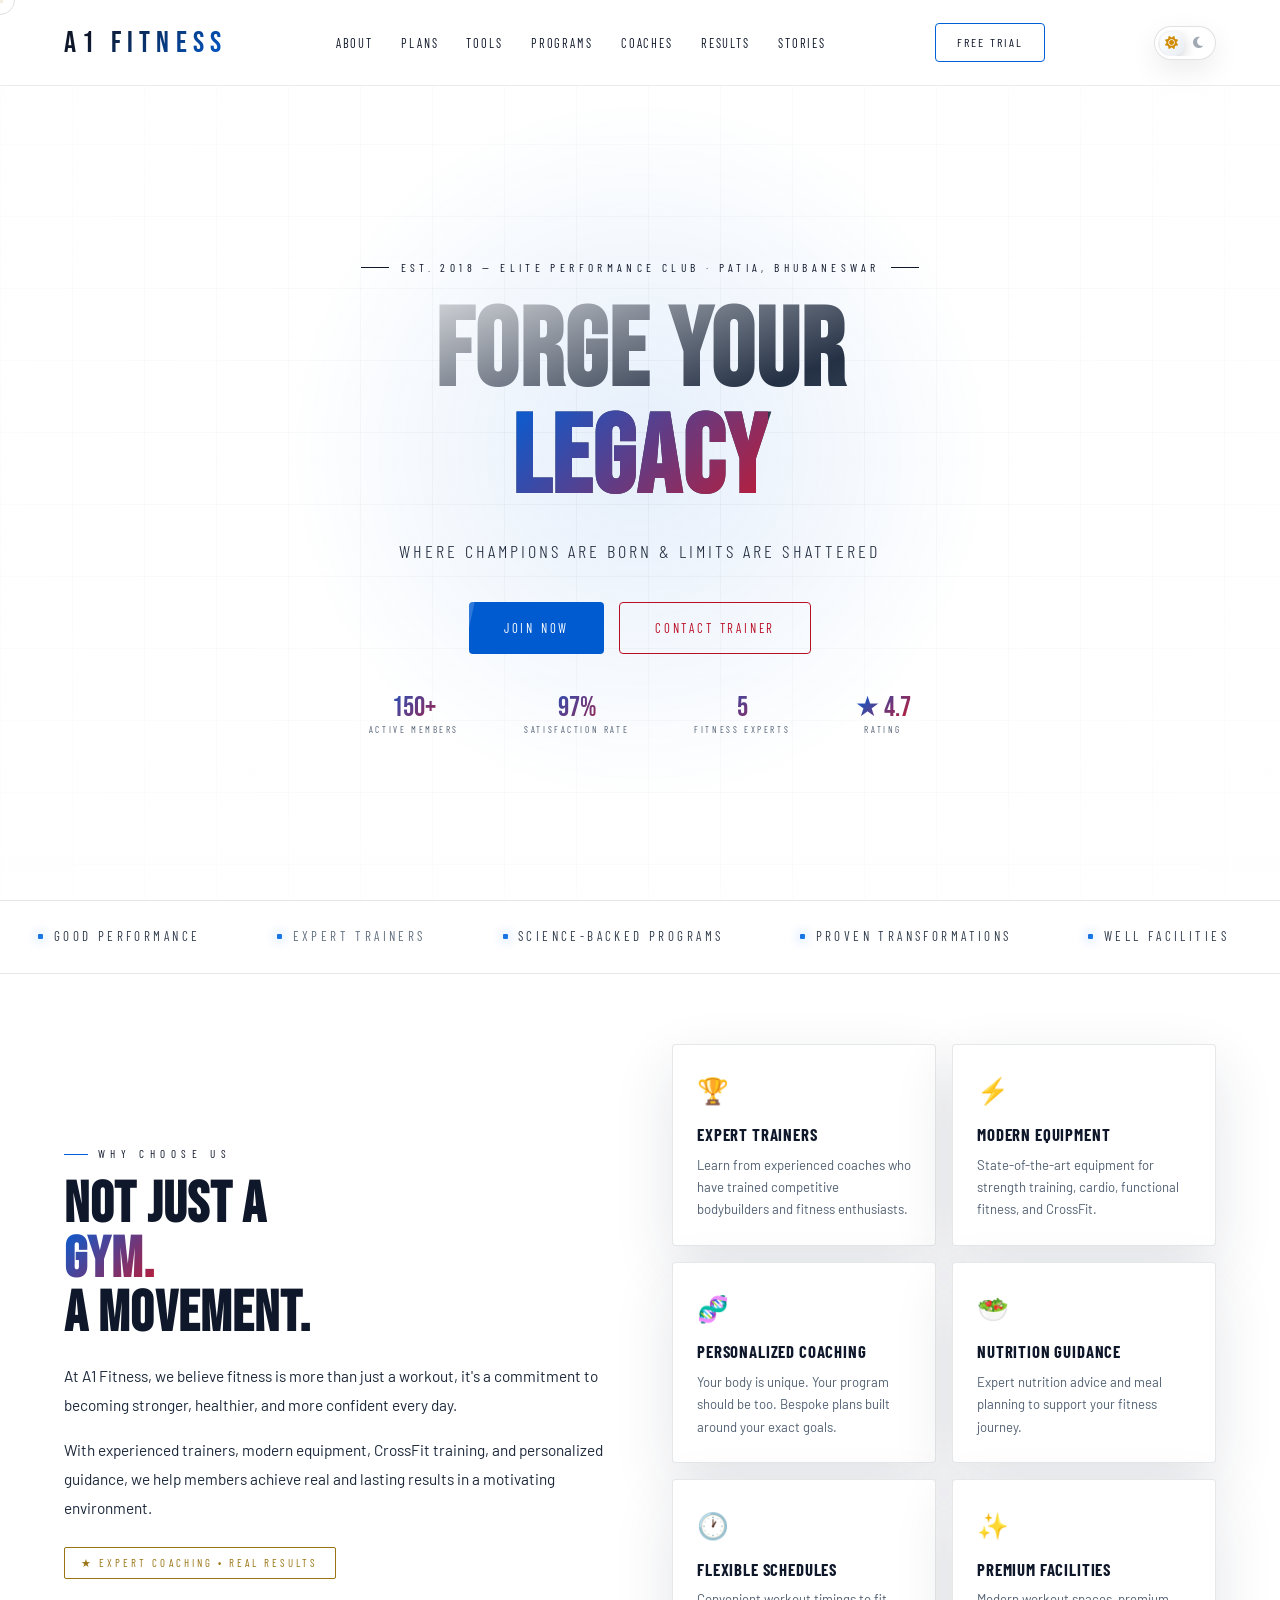
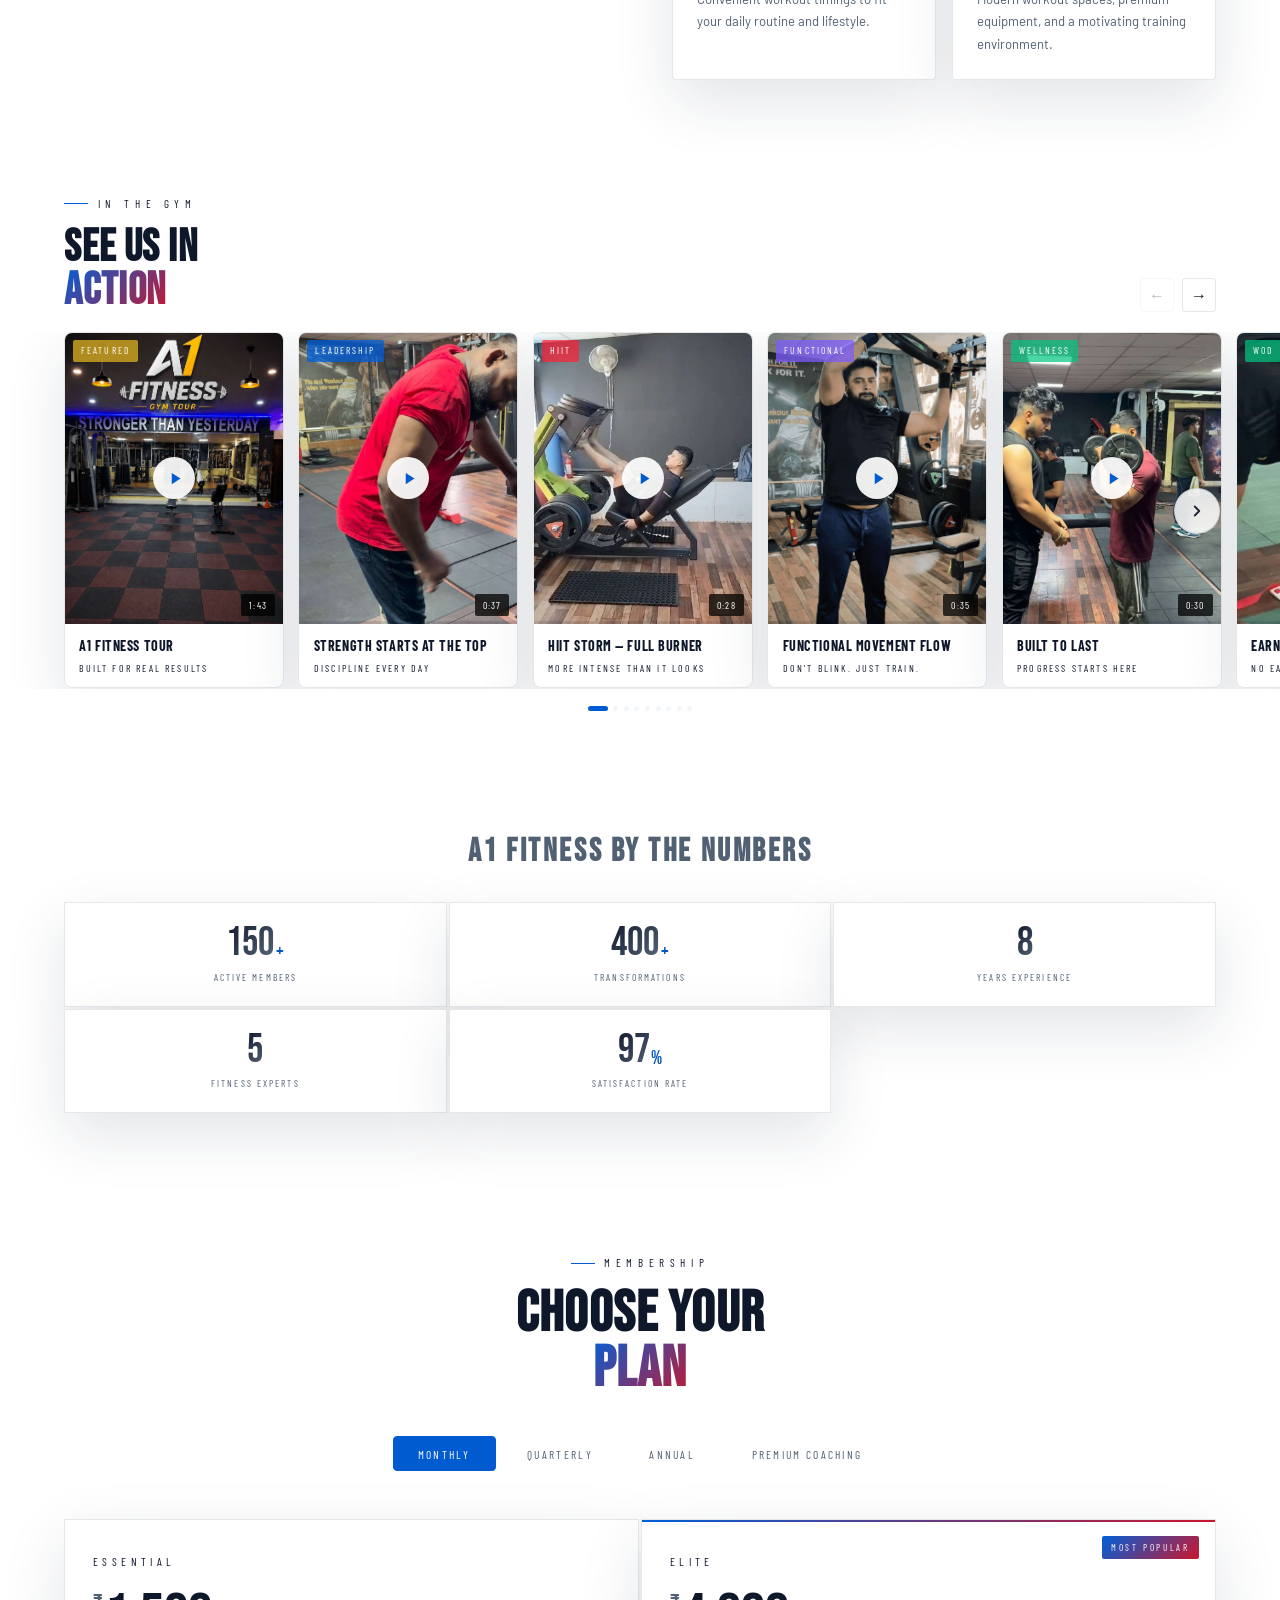
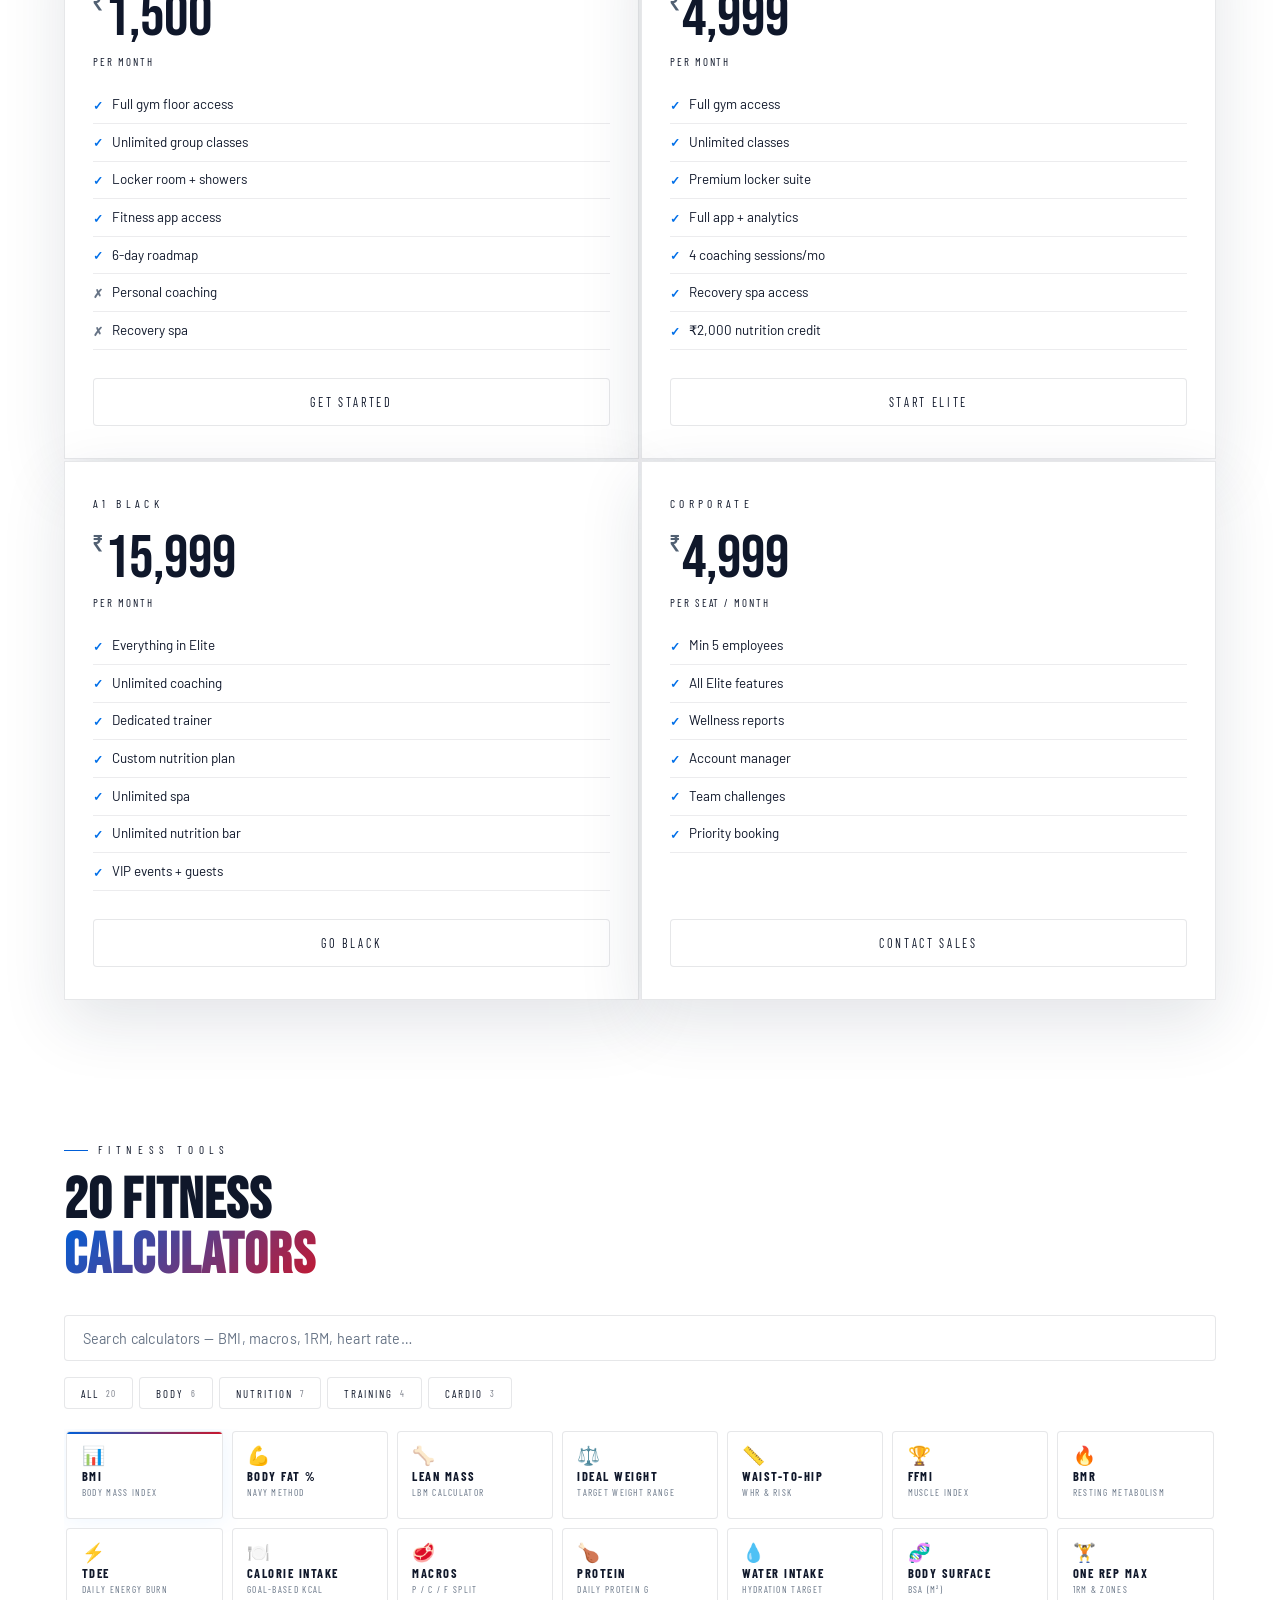
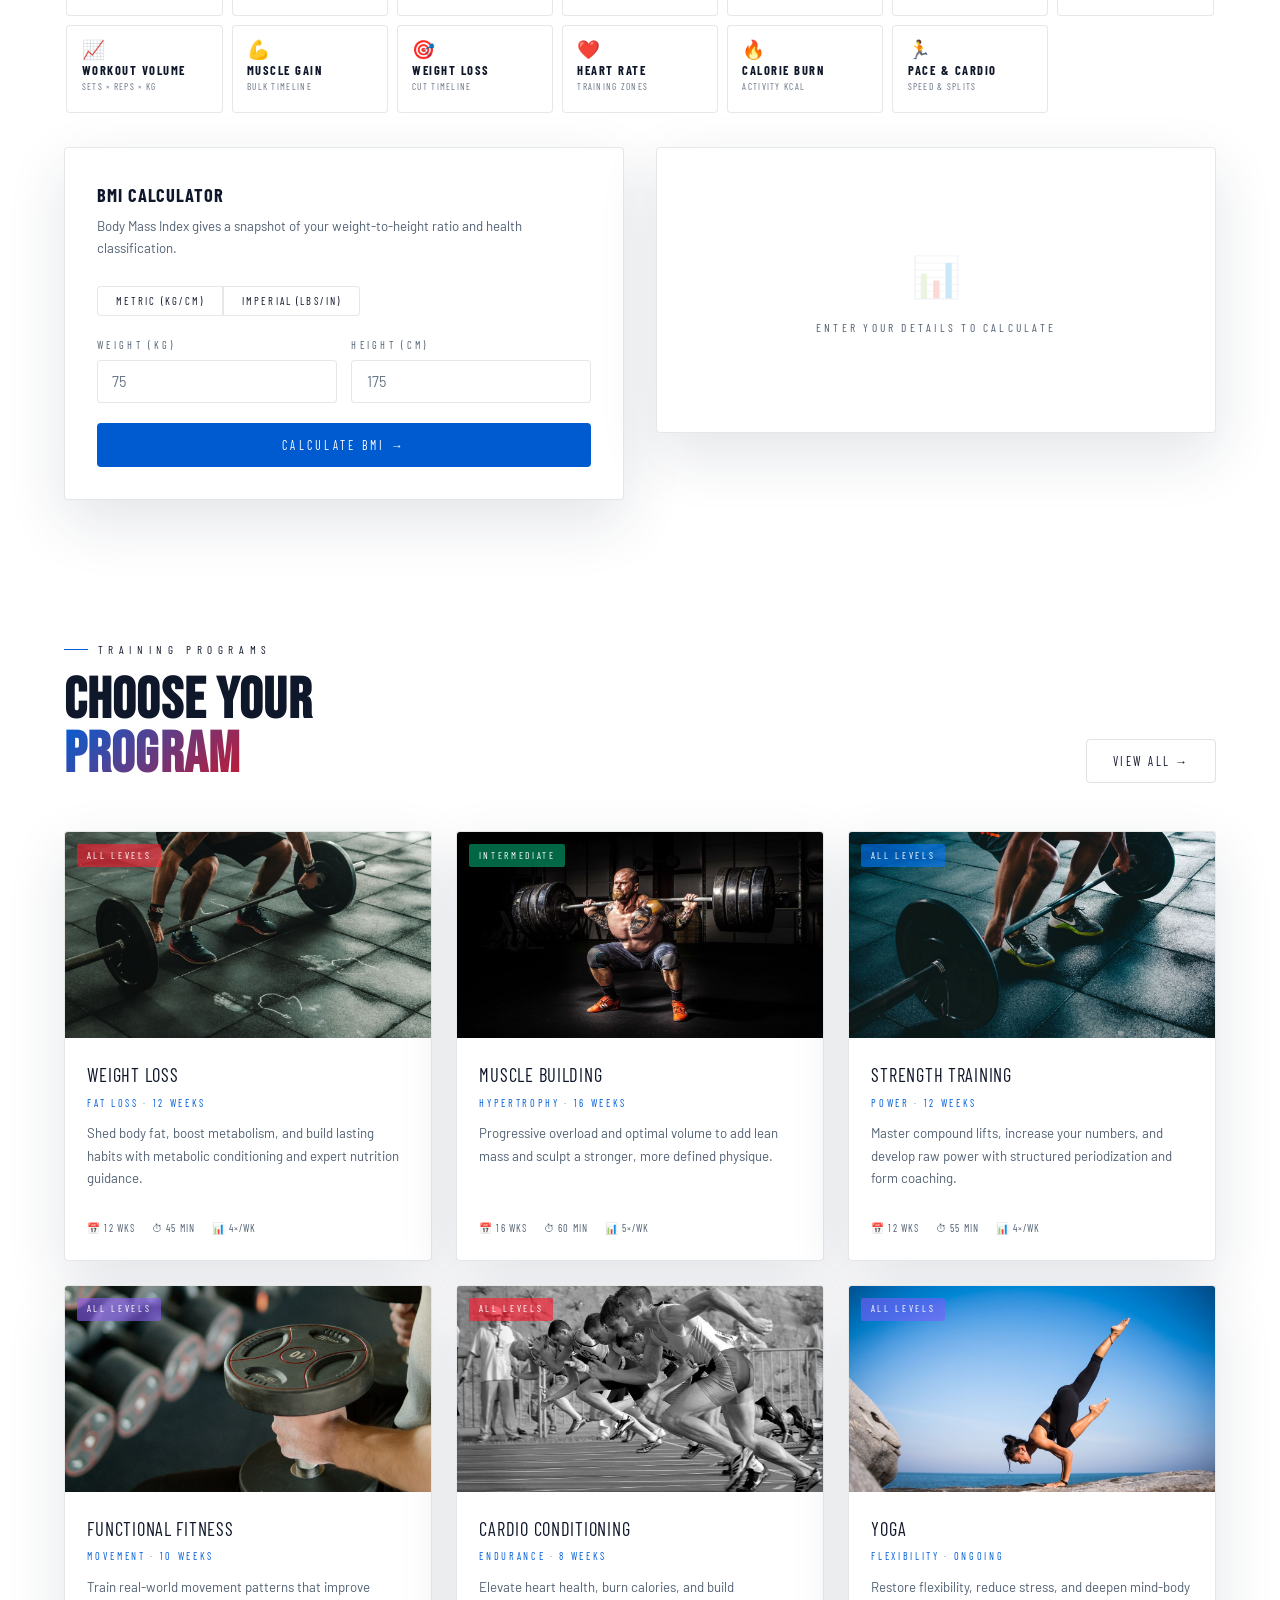
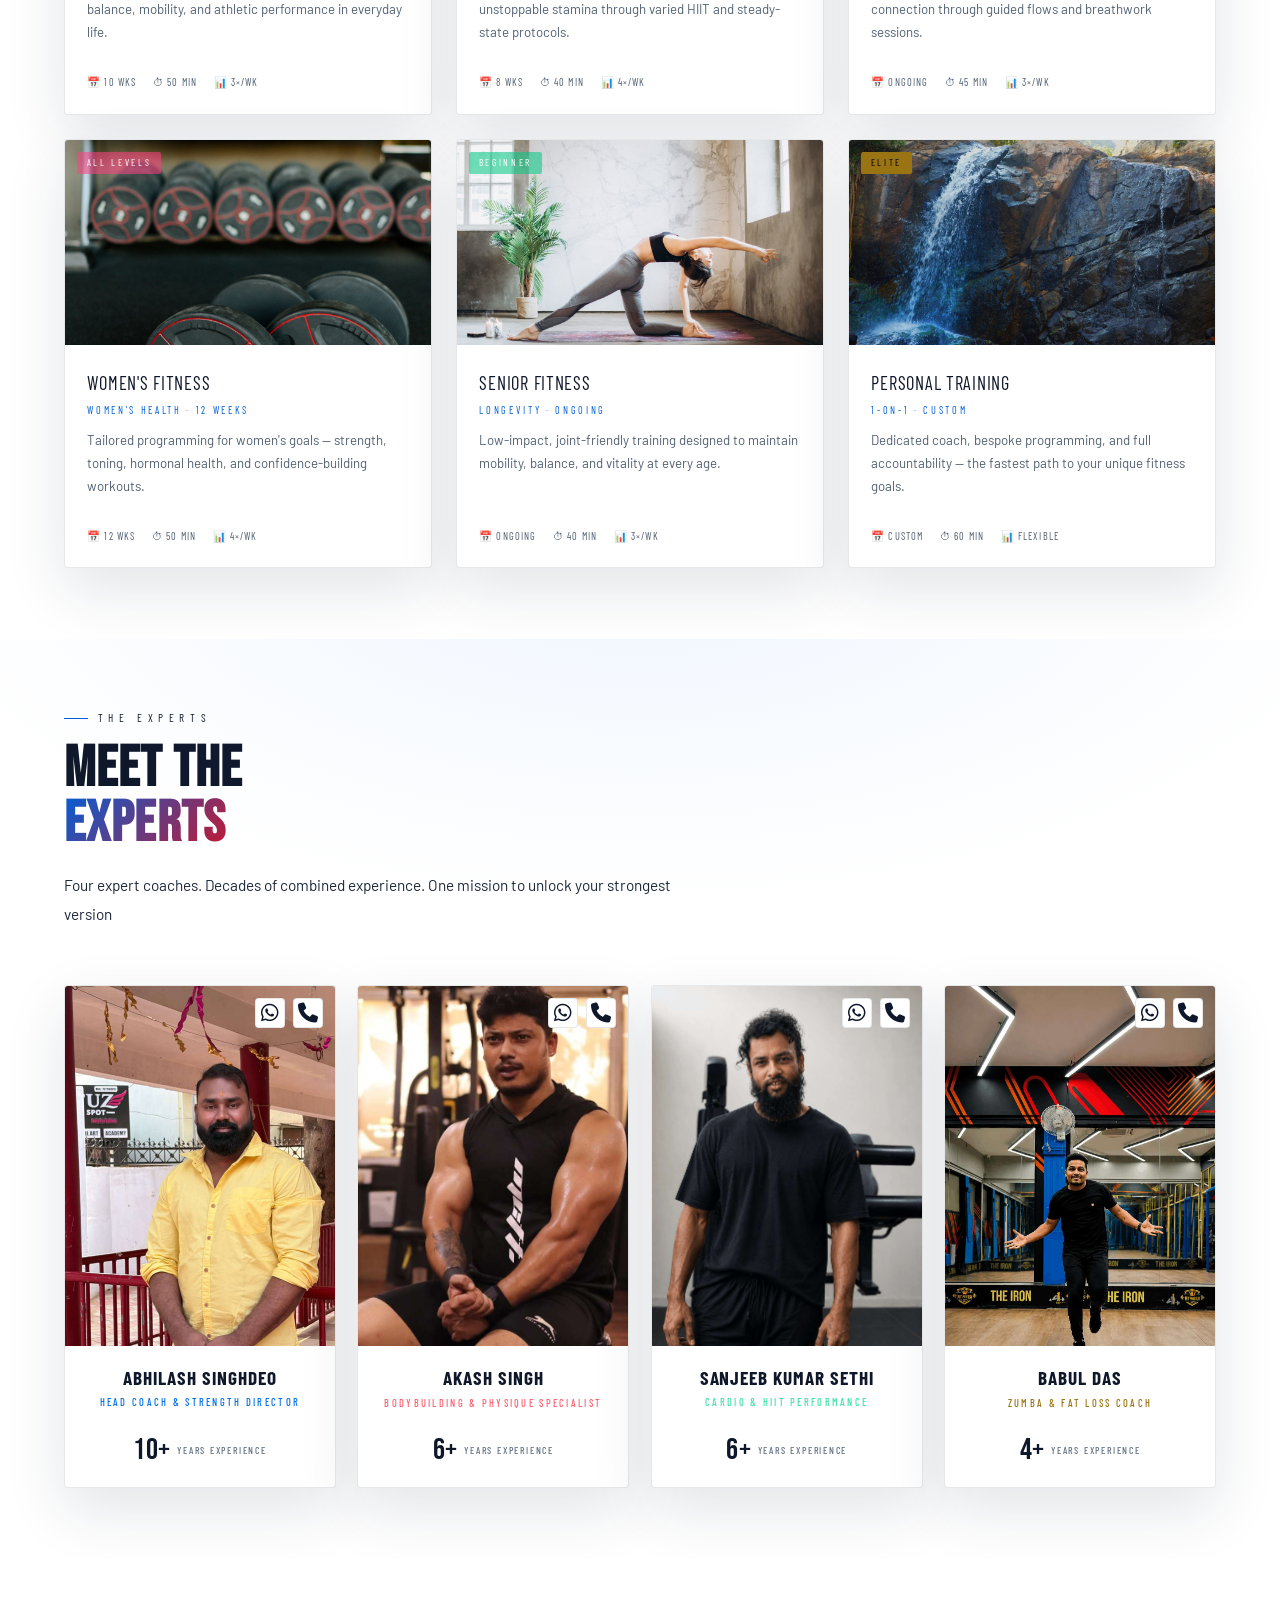
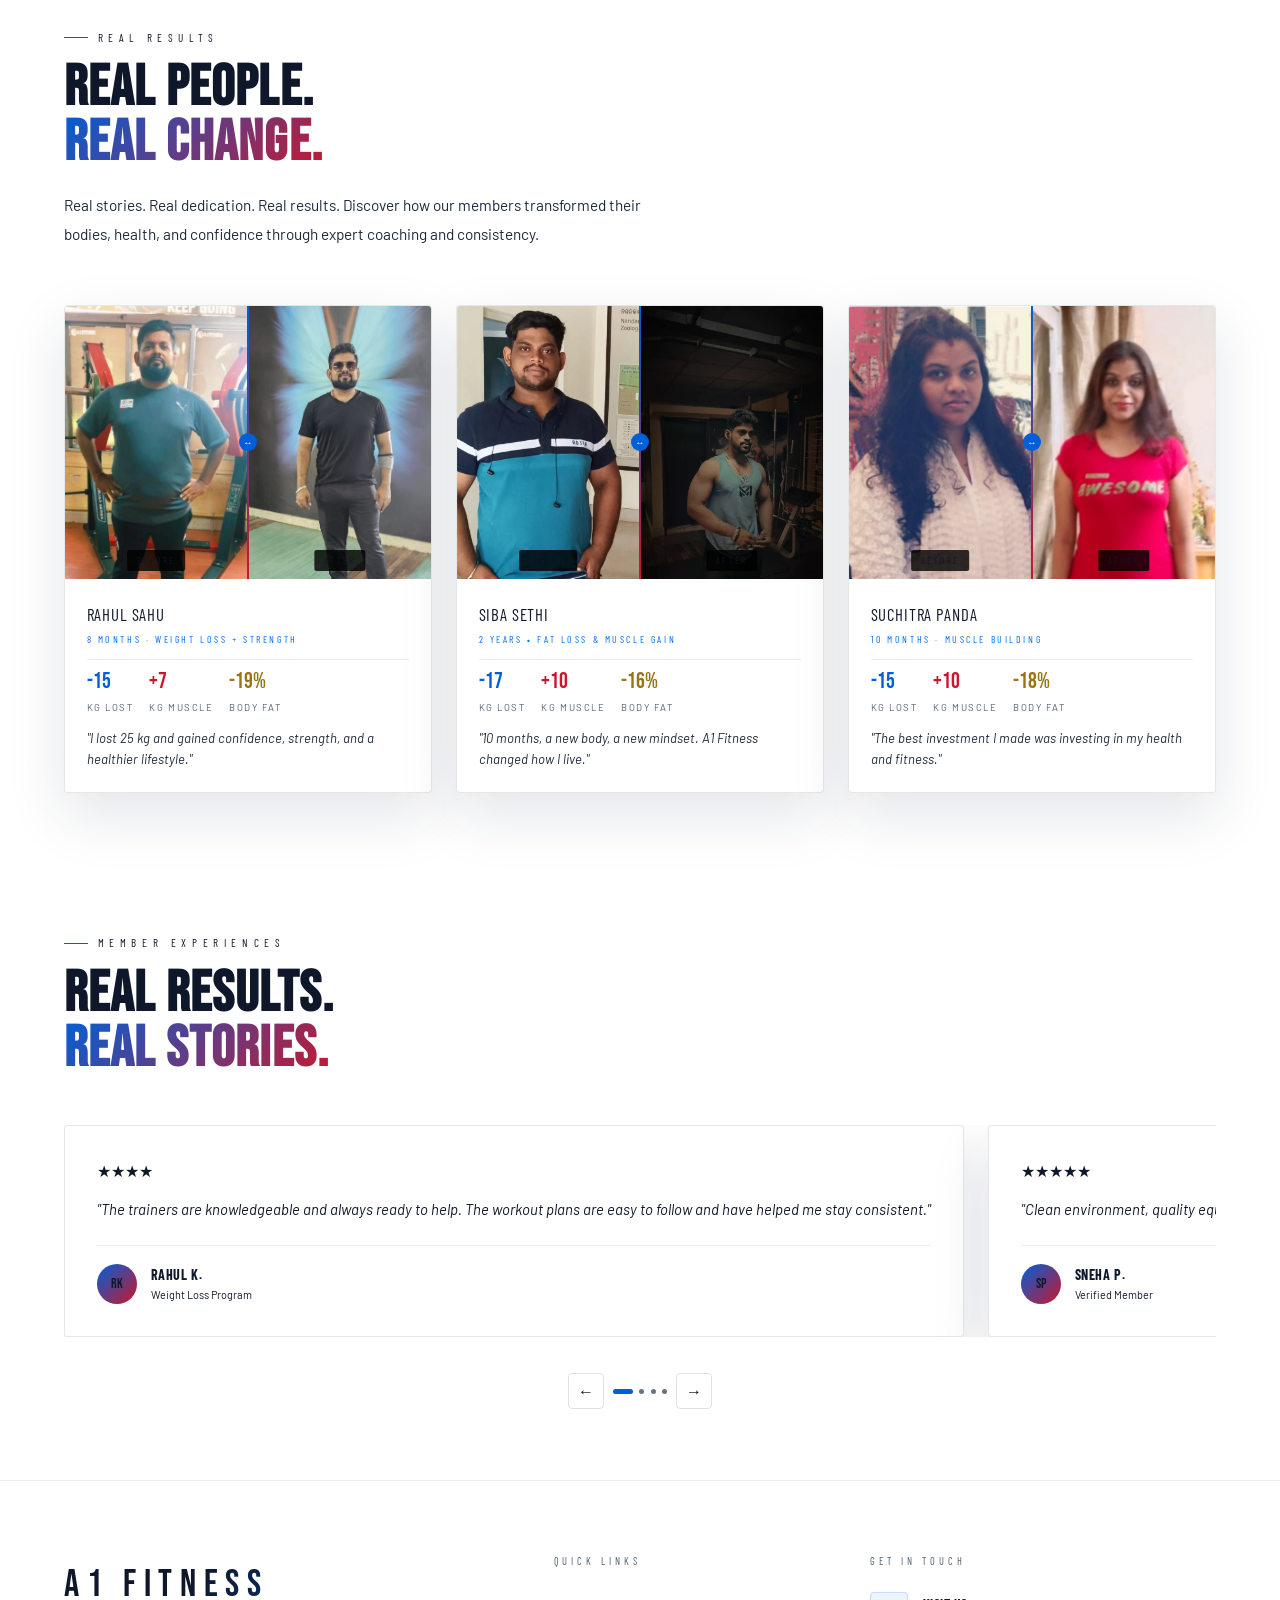
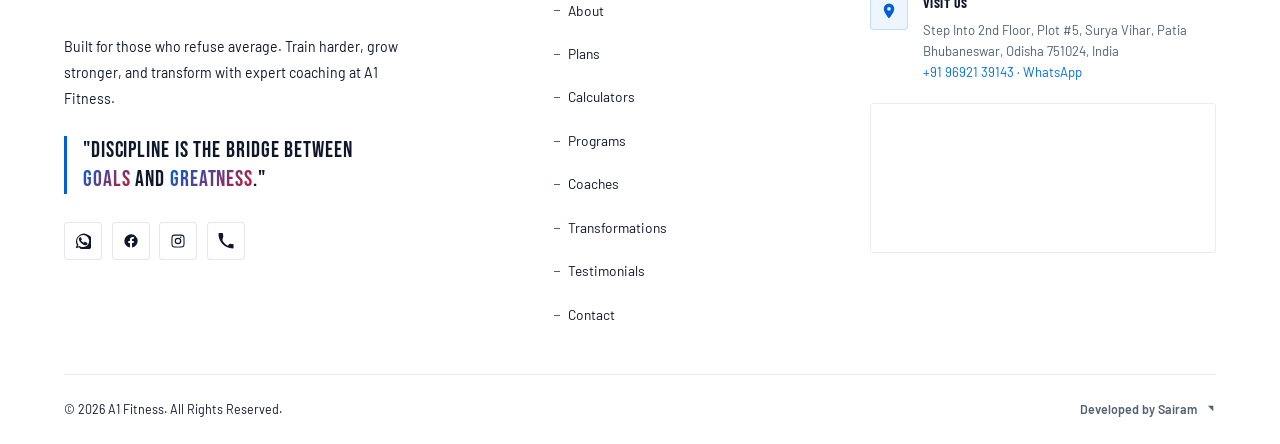
==== index.html @ 9d41a2b2 "update phone number" ====
<!DOCTYPE html>
<html lang="en-IN" data-theme="light">
<head>
<!-- SEO: Replace https://a1fitnessbbsr.github.io with your live GitHub Pages or custom domain -->
<meta charset="UTF-8">
<meta name="viewport" content="width=device-width, initial-scale=1.0">
<script>
  (function(){
    try {
      var savedTheme = localStorage.getItem('a1-theme');
      var theme = savedTheme === 'dark' ? 'dark' : 'light';
      document.documentElement.dataset.theme = theme;
      document.documentElement.style.colorScheme = theme;
    } catch (e) {
      document.documentElement.dataset.theme = 'light';
      document.documentElement.style.colorScheme = 'light';
    }
  })();
</script>
<title>A1 FITNESS | Best Gym in Bhubaneswar — Personal Training, CrossFit &amp; Weight Loss</title>
<meta name="description" content="A1 FITNESS is the best gym in Bhubaneswar, Patia. Strength training, CrossFit, personal trainers, weight loss &amp; women's fitness. ★ 4.7 rating · Free trial · Call +91 96921 39143">
<meta name="keywords" content="gym in Bhubaneswar, best gym in Bhubaneswar, fitness center in Bhubaneswar, weight loss training Bhubaneswar, personal trainer Bhubaneswar, functional fitness Bhubaneswar, strength training Bhubaneswar, CrossFit training Bhubaneswar, women's fitness Bhubaneswar, transformation gym Bhubaneswar, gym Patia Bhubaneswar">
<meta name="author" content="A1 FITNESS">
<meta name="robots" content="index, follow, max-image-preview:large, max-snippet:-1, max-video-preview:-1">
<meta name="googlebot" content="index, follow">
<meta name="bingbot" content="index, follow">
<link rel="canonical" href="https://a1fitnessbbsr.github.io/">
<link rel="sitemap" type="application/xml" title="Sitemap" href="sitemap.xml">
<meta name="theme-color" content="#ffffff">
<meta name="color-scheme" content="light dark">
<meta name="format-detection" content="telephone=yes">

<!-- Local SEO geo tags -->
<meta name="geo.region" content="IN-OR">
<meta name="geo.placename" content="Bhubaneswar, Odisha, India">
<meta name="geo.position" content="20.3571279;85.8274752">
<meta name="ICBM" content="20.3571279, 85.8274752">

<!-- Open Graph -->
<meta property="og:type" content="website">
<meta property="og:site_name" content="A1 FITNESS">
<meta property="og:locale" content="en_IN">
<meta property="og:title" content="A1 FITNESS | Best Gym in Bhubaneswar — Personal Training &amp; CrossFit">
<meta property="og:description" content="Premium fitness center in Patia, Bhubaneswar. Elite coaches, 9 training programs, 400+ transformations. Book your free trial today.">
<meta property="og:url" content="https://a1fitnessbbsr.github.io/">
<meta property="og:image" content="https://a1fitnessbbsr.github.io/assets/images/hero-bg.jpg">
<meta property="og:image:secure_url" content="https://a1fitnessbbsr.github.io/assets/images/hero-bg.jpg">
<meta property="og:image:type" content="image/jpeg">
<meta property="og:image:width" content="1920">
<meta property="og:image:height" content="1080">
<meta property="og:image:alt" content="A1 FITNESS gym in Patia, Bhubaneswar — strength training and CrossFit facility">

<!-- Twitter Card -->
<meta name="twitter:card" content="summary_large_image">
<meta name="twitter:title" content="A1 FITNESS | Best Gym in Bhubaneswar">
<meta name="twitter:description" content="Strength training, CrossFit, personal trainers &amp; weight loss programs in Patia, Bhubaneswar. ★ 4.7 · Free trial available.">
<meta name="twitter:image" content="https://a1fitnessbbsr.github.io/assets/images/hero-bg.jpg">
<meta name="twitter:image:alt" content="A1 FITNESS — premium gym and fitness center in Bhubaneswar">

<!-- Favicon & PWA -->
<link rel="icon" href="assets/images/favicon.svg" type="image/svg+xml">
<link rel="icon" href="assets/images/favicon.svg" sizes="any">
<link rel="apple-touch-icon" href="assets/images/favicon.svg">
<link rel="manifest" href="manifest.json">

<!-- Google Search Console verification — replace content value with your verification code -->
<meta name="google-site-verification" content="REPLACE_WITH_YOUR_GSC_VERIFICATION_CODE">

<!-- Google Analytics 4 — replace G-XXXXXXXXXX with your Measurement ID -->
<script async src="https://www.googletagmanager.com/gtag/js?id=G-XXXXXXXXXX"></script>
<script>
  window.dataLayer = window.dataLayer || [];
  function gtag(){dataLayer.push(arguments);}
  gtag('js', new Date());
  gtag('config', 'G-XXXXXXXXXX');
</script>

<link rel="preconnect" href="https://fonts.googleapis.com">
<link rel="preconnect" href="https://fonts.gstatic.com" crossorigin>
<link href="https://fonts.googleapis.com/css2?family=Bebas+Neue&family=Barlow:wght@300;400;500;600;700&family=Barlow+Condensed:wght@300;400;500;600;700;800;900&display=swap" rel="stylesheet">
<link rel="preload" as="image" href="assets/images/hero-bg-mobile.jpg" media="(max-width: 768px)" fetchpriority="high">
<link rel="preload" as="image" href="assets/images/hero-bg.jpg" media="(min-width: 769px)" fetchpriority="high">
<link rel="stylesheet" href="assets/css/a1fitness.css">
<link rel="stylesheet" href="https://cdnjs.cloudflare.com/ajax/libs/font-awesome/6.5.2/css/all.min.css">

<!-- Structured Data: Local Business, Gym, Organization, WebSite, Breadcrumb, Programs, Reviews -->
<script type="application/ld+json">
{
  "@context": "https://schema.org",
  "@graph": [
    {
      "@type": "WebSite",
      "@id": "https://a1fitnessbbsr.github.io/#website",
      "url": "https://a1fitnessbbsr.github.io/",
      "name": "A1 FITNESS",
      "description": "Best gym and fitness center in Bhubaneswar, Odisha — strength training, CrossFit, personal training, and transformation programs.",
      "publisher": { "@id": "https://a1fitnessbbsr.github.io/#organization" },
      "inLanguage": "en-IN"
    },
    {
      "@type": "Organization",
      "@id": "https://a1fitnessbbsr.github.io/#organization",
      "name": "A1 FITNESS",
      "alternateName": "A1 Fitness Bhubaneswar",
      "url": "https://a1fitnessbbsr.github.io/",
      "logo": {
        "@type": "ImageObject",
        "url": "https://a1fitnessbbsr.github.io/assets/images/favicon.svg",
        "width": 512,
        "height": 512
      },
      "image": "https://a1fitnessbbsr.github.io/assets/images/hero-bg.jpg",
      "description": "Premium gym and fitness center in Patia, Bhubaneswar offering strength training, CrossFit, personal training, weight loss, and women's fitness programs since 2018.",
      "foundingDate": "2018",
      "telephone": "+91-9692139143",
      "address": {
        "@type": "PostalAddress",
        "streetAddress": "2nd Floor, Plot #5, Surya Vihar, Patia",
        "addressLocality": "Bhubaneswar",
        "addressRegion": "Odisha",
        "postalCode": "751024",
        "addressCountry": "IN"
      },
      "geo": {
        "@type": "GeoCoordinates",
        "latitude": 20.3571279,
        "longitude": 85.8274752
      },
      "sameAs": [
        "https://www.facebook.com/a1fitnessPatia",
        "https://www.instagram.com/a1fitness_bbsr/",
        "https://wa.me/919692139143",
        "https://www.google.com/maps/place/A1+FITNESS/@20.3571279,85.8274752,17z"
      ],
      "contactPoint": {
        "@type": "ContactPoint",
        "telephone": "+91-9692139143",
        "contactType": "customer service",
        "areaServed": "Bhubaneswar",
        "availableLanguage": ["English", "Hindi", "Odia"]
      }
    },
    {
      "@type": ["LocalBusiness", "HealthClub", "SportsActivityLocation"],
      "@id": "https://a1fitnessbbsr.github.io/#localbusiness",
      "name": "A1 FITNESS",
      "alternateName": "A1 Fitness Gym Bhubaneswar",
      "description": "Best gym in Bhubaneswar for strength training, CrossFit, functional fitness, weight loss, personal training, and women's fitness. Located in Patia with elite certified coaches.",
      "url": "https://a1fitnessbbsr.github.io/",
      "telephone": "+91-9692139143",
      "priceRange": "₹₹",
      "image": [
        "https://a1fitnessbbsr.github.io/assets/images/hero-bg.jpg",
        "https://a1fitnessbbsr.github.io/assets/images/gymtour.jpg",
        "https://a1fitnessbbsr.github.io/assets/images/programs/strength-training.jpg"
      ],
      "logo": "https://a1fitnessbbsr.github.io/assets/images/favicon.svg",
      "address": {
        "@type": "PostalAddress",
        "streetAddress": "2nd Floor, Plot #5, Surya Vihar, Patia",
        "addressLocality": "Bhubaneswar",
        "addressRegion": "Odisha",
        "postalCode": "751024",
        "addressCountry": "IN"
      },
      "geo": {
        "@type": "GeoCoordinates",
        "latitude": 20.3571279,
        "longitude": 85.8274752
      },
      "hasMap": "https://www.google.com/maps/place/A1+FITNESS/@20.3571279,85.8274752,17z",
      "openingHoursSpecification": [
        {
          "@type": "OpeningHoursSpecification",
          "dayOfWeek": ["Monday", "Tuesday", "Wednesday", "Thursday", "Friday", "Saturday"],
          "opens": "05:00",
          "closes": "22:00"
        },
        {
          "@type": "OpeningHoursSpecification",
          "dayOfWeek": "Sunday",
          "opens": "07:00",
          "closes": "20:00"
        }
      ],
      "aggregateRating": {
        "@type": "AggregateRating",
        "ratingValue": "4.7",
        "reviewCount": "150",
        "bestRating": "5",
        "worstRating": "1"
      },
      "amenityFeature": [
        { "@type": "LocationFeatureSpecification", "name": "Strength Training Equipment", "value": true },
        { "@type": "LocationFeatureSpecification", "name": "CrossFit Training Area", "value": true },
        { "@type": "LocationFeatureSpecification", "name": "Personal Training", "value": true },
        { "@type": "LocationFeatureSpecification", "name": "Group Fitness Classes", "value": true },
        { "@type": "LocationFeatureSpecification", "name": "Locker Rooms", "value": true },
        { "@type": "LocationFeatureSpecification", "name": "Women's Fitness Programs", "value": true }
      ],
      "parentOrganization": { "@id": "https://a1fitnessbbsr.github.io/#organization" },
      "sameAs": [
        "https://www.facebook.com/a1fitnessPatia",
        "https://www.instagram.com/a1fitness_bbsr/",
        "https://www.google.com/maps/place/A1+FITNESS/@20.3571279,85.8274752,17z"
      ]
    },
    {
      "@type": "BreadcrumbList",
      "@id": "https://a1fitnessbbsr.github.io/#breadcrumb",
      "itemListElement": [
        {
          "@type": "ListItem",
          "position": 1,
          "name": "Home",
          "item": "https://a1fitnessbbsr.github.io/"
        }
      ]
    },
    {
      "@type": "ItemList",
      "@id": "https://a1fitnessbbsr.github.io/#programs",
      "name": "Training Programs at A1 FITNESS Bhubaneswar",
      "itemListElement": [
        { "@type": "ListItem", "position": 1, "name": "Weight Loss Training Bhubaneswar", "url": "https://a1fitnessbbsr.github.io/#programs" },
        { "@type": "ListItem", "position": 2, "name": "Muscle Building Program", "url": "https://a1fitnessbbsr.github.io/#programs" },
        { "@type": "ListItem", "position": 3, "name": "Strength Training Bhubaneswar", "url": "https://a1fitnessbbsr.github.io/#programs" },
        { "@type": "ListItem", "position": 4, "name": "Functional Fitness Bhubaneswar", "url": "https://a1fitnessbbsr.github.io/#programs" },
        { "@type": "ListItem", "position": 5, "name": "Cardio Conditioning", "url": "https://a1fitnessbbsr.github.io/#programs" },
        { "@type": "ListItem", "position": 6, "name": "Women's Fitness Bhubaneswar", "url": "https://a1fitnessbbsr.github.io/#programs" },
        { "@type": "ListItem", "position": 7, "name": "Personal Trainer Bhubaneswar", "url": "https://a1fitnessbbsr.github.io/#coaches" },
        { "@type": "ListItem", "position": 8, "name": "CrossFit Training Bhubaneswar", "url": "https://a1fitnessbbsr.github.io/#programs" }
      ]
    },
    {
      "@type": "ItemList",
      "@id": "https://a1fitnessbbsr.github.io/#coaches",
      "name": "Personal Trainers at A1 FITNESS Bhubaneswar",
      "itemListElement": [
        { "@type": "ListItem", "position": 1, "name": "Abhilash Singhdeo — Head Coach & Strength Director", "url": "https://a1fitnessbbsr.github.io/#coaches" },
        { "@type": "ListItem", "position": 2, "name": "Akash Singh — Bodybuilding Specialist", "url": "https://a1fitnessbbsr.github.io/#coaches" },
        { "@type": "ListItem", "position": 3, "name": "Sanjeeb Kumar Sethi — Cardio & HIIT Coach", "url": "https://a1fitnessbbsr.github.io/#coaches" },
        { "@type": "ListItem", "position": 4, "name": "Babul Das — Zumba & Fat Loss Coach", "url": "https://a1fitnessbbsr.github.io/#coaches" }
      ]
    },
    {
      "@type": "Review",
      "author": { "@type": "Person", "name": "Deepak S." },
      "reviewRating": { "@type": "Rating", "ratingValue": "5", "bestRating": "5" },
      "reviewBody": "Great equipment, professional trainers, and a motivating environment. Highly recommended for anyone serious about fitness.",
      "itemReviewed": { "@id": "https://a1fitnessbbsr.github.io/#localbusiness" }
    },
    {
      "@type": "Review",
      "author": { "@type": "Person", "name": "Sneha P." },
      "reviewRating": { "@type": "Rating", "ratingValue": "5", "bestRating": "5" },
      "reviewBody": "Clean environment, quality equipment, and a positive atmosphere. One of the best fitness experiences I've had.",
      "itemReviewed": { "@id": "https://a1fitnessbbsr.github.io/#localbusiness" }
    }
  ]
}
</script>
</head>
<body>
<a class="skip-link" href="#main">Skip to content</a>
<!-- CURSOR -->
<div id="cursor"></div><div id="cursor-ring"></div>
<!-- LOADER -->
<div id="loader"><div class="ld-logo">A1 Fitness</div><div class="ld-tag">The Future of Human Performance</div><div class="ld-bar"><div class="ld-fill"></div></div><button type="button" class="ld-skip" id="ld-skip">Skip intro</button></div>

<!-- NAV -->
<nav id="navbar" aria-label="Main navigation"><a href="#hero" class="nav-logo">A1 Fitness</a><ul class="nav-links"><li><a href="#why">About</a></li><li><a href="#membership">Plans</a></li><li><a href="#tools">Tools</a></li><li><a href="#programs">Programs</a></li><li><a href="#coaches">Coaches</a></li><li><a href="#transform">Results</a></li><li><a href="#testimonials">Stories</a></li></ul><div class="nav-acts"><a href="tel:+919692139143" class="nav-btn out"><span>Free Trial</span></a></div><button class="theme-toggle" id="theme-toggle" type="button" role="switch" aria-checked="false" aria-label="Switch to dark mode"><span class="theme-toggle-track" aria-hidden="true"><span class="theme-icon theme-sun"><i class="fa-solid fa-sun"></i></span><span class="theme-icon theme-moon"><i class="fa-solid fa-moon"></i></span><span class="theme-thumb"></span></span></button><button class="hamburger" id="hbg" type="button" aria-label="Open menu" aria-expanded="false" aria-controls="mob"><span></span><span></span><span></span></button></nav>
<div class="mob-menu" id="mob" role="dialog" aria-label="Mobile navigation"><button type="button" class="mob-close" id="mob-close" aria-label="Close menu">✕</button><a href="#why" onclick="cm()">About</a><a href="#membership" onclick="cm()">Plans</a><a href="#tools" onclick="cm()">Tools</a><a href="#programs" onclick="cm()">Programs</a><a href="#coaches" onclick="cm()">Coaches</a><a href="#transform" onclick="cm()">Results</a><a href="#testimonials" onclick="cm()">Stories</a><a href="#contact" onclick="cm()">Contact</a></div>
<main id="main">
<!-- HERO -->
<section id="hero">
<div class="h-bg">
  <div class="h-bg-media" id="h-bg-media" aria-hidden="true">
    <picture>
      <source media="(max-width:768px)" srcset="assets/images/hero-bg-mobile.jpg">
      <img src="assets/images/hero-bg.jpg" alt="A1 FITNESS gym in Patia, Bhubaneswar — best fitness center for strength training and CrossFit" class="h-bg-img" width="1920" height="1080" fetchpriority="high" decoding="async">
    </picture>
  </div>
  <div class="h-bg-overlay" aria-hidden="true"></div>
</div>
<div class="h-grid"></div><div class="h-particles" id="particles"></div><div class="h-spot" id="hspot"></div>
<div class="h-content">
  <div class="h-lbl">Est. 2018 — Elite Performance Club · Patia, Bhubaneswar</div>
  <h1 class="h-head">FORGE YOUR<br><span class="h-accent">LEGACY</span><span class="sr-only"> — Best Gym in Bhubaneswar | A1 FITNESS Fitness Center Patia</span></h1>
  <p class="h-sub">Where Champions Are Born &amp; Limits Are Shattered</p>
  <div class="h-ctas"><a href="tel:+919692139143" class="btn-p">Join Now</a><a href="#coaches" class="btn-r"><span>Contact Trainer</span></a></div>
  <div class="h-trust">
    <div><div class="trust-num">150+</div><div class="trust-lbl">Active Members</div></div>
    <div class="trust-div"></div>
    <div><div class="trust-num">97%</div><div class="trust-lbl">Satisfaction Rate</div></div>
    <div class="trust-div"></div>
    <div><div class="trust-num">5</div><div class="trust-lbl">Fitness Experts</div></div>
    <div class="trust-div"></div>
    <div><div class="trust-num">★ 4.7</div><div class="trust-lbl">Rating</div></div>
  </div>
</div>
</section>

<!-- MARQUEE -->
<div class="mq" aria-label="Gym highlights">
  <div class="mq-orbit">
    <div class="mq-ring">
      <div class="mq-item"><span class="mq-dot"></span>Good Performance</div>
      <div class="mq-item"><span class="mq-dot"></span>Expert Trainers</div>
      <div class="mq-item"><span class="mq-dot"></span>Science-Backed Programs</div>
      <div class="mq-item"><span class="mq-dot"></span>Proven Transformations</div>
      <div class="mq-item"><span class="mq-dot"></span>Well Facilities</div>
      <div class="mq-item"><span class="mq-dot"></span>Powered Coaching</div>
      <div class="mq-item"><span class="mq-dot"></span>Nutrition Guidance</div>
      <div class="mq-item"><span class="mq-dot"></span>24/7 Access</div>
      <div class="mq-item" aria-hidden="true"><span class="mq-dot"></span>Elite Performance</div>
      <div class="mq-item" aria-hidden="true"><span class="mq-dot"></span>Expert Trainers</div>
      <div class="mq-item" aria-hidden="true"><span class="mq-dot"></span>Proven Transformations</div>
      <div class="mq-item" aria-hidden="true"><span class="mq-dot"></span>Well Facilities</div>
      <div class="mq-item" aria-hidden="true"><span class="mq-dot"></span>Powered Coaching</div>
      <div class="mq-item" aria-hidden="true"><span class="mq-dot"></span>Nutrition Guidance</div>
      <div class="mq-item" aria-hidden="true"><span class="mq-dot"></span>24/7 Access</div>
    </div>
  </div>
</div>

<!-- WHY -->
<section id="why"><div class="why-grid"><div class="why-txt rl"><div class="sl">Why Choose Us</div><h2 class="st">NOT JUST A<br><span>GYM.</span><br>A MOVEMENT.</h2><p>At A1 Fitness, we believe fitness is more than just a workout, it's a commitment to becoming stronger, healthier, and more confident every day.</p><p>With experienced trainers, modern equipment, CrossFit training, and personalized guidance, we help members achieve real and lasting results in a motivating environment.</p><div class="why-badge">★ EXPERT COACHING • REAL RESULTS</div></div>
<div class="why-cards rr"><div class="wc reveal"><div class="wc-icon">🏆</div><h3>Expert Trainers</h3><p>Learn from experienced coaches who have trained competitive bodybuilders and fitness enthusiasts.</p></div><div class="wc reveal" style="transition-delay:.08s"><div class="wc-icon">⚡</div><h3>Modern Equipment</h3><p>State-of-the-art equipment for strength training, cardio, functional fitness, and CrossFit.</p></div><div class="wc reveal" style="transition-delay:.16s"><div class="wc-icon">🧬</div><h3>Personalized Coaching</h3><p>Your body is unique. Your program should be too. Bespoke plans built around your exact goals.</p></div><div class="wc reveal" style="transition-delay:.24s"><div class="wc-icon">🥗</div><h3>Nutrition Guidance</h3><p>Expert nutrition advice and meal planning to support your fitness journey.</p></div><div class="wc reveal" style="transition-delay:.32s"><div class="wc-icon">🕐</div><h3>Flexible Schedules</h3><p>Convenient workout timings to fit your daily routine and lifestyle.</p></div><div class="wc reveal" style="transition-delay:.4s"><div class="wc-icon">✨</div><h3>Premium Facilities</h3><p>Modern workout spaces, premium equipment, and a motivating training environment.</p></div></div></div></section>

<!-- VIDEO SLIDER -->
<section id="video-slider">
  <div class="vs-header reveal">
    <div>
      <div class="sl">In The Gym</div>
      <h2 class="st" style="font-size:clamp(1.6rem,3.5vw,2.8rem)">SEE US IN<br><span>ACTION</span></h2>
    </div>
    <div class="vs-nav">
      <button class="vs-btn" id="vs-prev" aria-label="Previous">&#8592;</button>
      <button class="vs-btn" id="vs-next" aria-label="Next">&#8594;</button>
    </div>
  </div>

  <div class="vs-track-wrap">
    <button class="vs-arrow vs-arrow-prev" id="vs-prev-overlay" aria-label="Previous video"><svg viewBox="0 0 24 24"><path d="M15 18l-6-6 6-6"/></svg></button>
    <button class="vs-arrow vs-arrow-next" id="vs-next-overlay" aria-label="Next video"><svg viewBox="0 0 24 24"><path d="M9 18l6-6-6-6"/></svg></button>
    <div class="vs-track" id="vs-track">

      <!-- Card 4 -->
      <div class="vs-card" data-index="3">
        <div class="vs-video-wrap">
          <video preload="none" playsinline webkit-playsinline loop
            title="A1 FITNESS gym tour — best fitness center in Bhubaneswar Patia"
            src="assets/videos/gymtour.mp4"
            poster="assets/images/gymtour.jpg">
          </video>
          <div class="vs-poster"></div>
          <div class="vs-cat" style="background:rgba(200,160,32,.85)">FEATURED</div>
          <button class="vs-play" aria-label="Play video">
            <div class="vs-play-icon">
              <svg viewBox="0 0 24 24"><polygon points="6,3 20,12 6,21"/></svg>
            </div>
          </button>
          <button class="vs-pause" aria-label="Pause video">
            <div class="vs-pause-icon"><span></span><span></span></div>
          </button>
          <div class="vs-duration">1:43</div>
          <div class="vs-progress"><div class="vs-progress-fill"></div></div>
        </div>
        <div class="vs-label">
          <div class="vs-label-title">A1 FITNESS TOUR</div>
          <div class="vs-label-sub">BUILT FOR REAL RESULTS</div>
        </div>
      </div>

      <!-- Card 1 -->
      <div class="vs-card" data-index="0">
        <div class="vs-video-wrap">
          <video preload="none" playsinline webkit-playsinline loop
            title="Strength training at A1 FITNESS Bhubaneswar — discipline every day"
            src="assets/videos/video1.mp4"
            poster="assets/images/image1.jpg">
          </video>
          <div class="vs-poster"></div>
          <div class="vs-cat" style="background:rgba(0,96,221,.75)">LEADERSHIP</div>
          <button class="vs-play" aria-label="Play video">
            <div class="vs-play-icon">
              <svg viewBox="0 0 24 24"><polygon points="6,3 20,12 6,21"/></svg>
            </div>
          </button>
          <button class="vs-pause" aria-label="Pause video">
            <div class="vs-pause-icon"><span></span><span></span></div>
          </button>
          <div class="vs-duration">0:37</div>
          <div class="vs-progress"><div class="vs-progress-fill"></div></div>
        </div>
        <div class="vs-label">
          <div class="vs-label-title">STRENGTH STARTS AT THE TOP</div>
          <div class="vs-label-sub">Discipline Every Day</div>
        </div>
      </div>

      <!-- Card 2 -->
      <div class="vs-card" data-index="1">
        <div class="vs-video-wrap">
          <video preload="none" playsinline webkit-playsinline loop
            title="HIIT training session at A1 FITNESS gym Bhubaneswar"
            src="assets/videos/video2.mp4"
            poster="assets/images/image2.jpg">
          </video>
          <div class="vs-poster"></div>
          <div class="vs-cat" style="background:rgba(255,32,53,.7)">HIIT</div>
          <button class="vs-play" aria-label="Play video">
            <div class="vs-play-icon">
              <svg viewBox="0 0 24 24"><polygon points="6,3 20,12 6,21"/></svg>
            </div>
          </button>
          <button class="vs-pause" aria-label="Pause video">
            <div class="vs-pause-icon"><span></span><span></span></div>
          </button>
          <div class="vs-duration">0:28</div>
          <div class="vs-progress"><div class="vs-progress-fill"></div></div>
        </div>
        <div class="vs-label">
          <div class="vs-label-title">HIIT Storm — Full Burner</div>
          <div class="vs-label-sub">More Intense Than It Looks</div>
        </div>
      </div>

      <!-- Card 3 -->
      <div class="vs-card" data-index="2">
        <div class="vs-video-wrap">
          <video preload="none" playsinline webkit-playsinline loop
            title="Functional fitness training at A1 FITNESS Bhubaneswar"
            src="assets/videos/video3.mp4"
            poster="assets/images/image3.jpg">
          </video>
          <div class="vs-poster"></div>
          <div class="vs-cat" style="background:rgba(124,92,252,.75)">Functional</div>
          <button class="vs-play" aria-label="Play video">
            <div class="vs-play-icon">
              <svg viewBox="0 0 24 24"><polygon points="6,3 20,12 6,21"/></svg>
            </div>
          </button>
          <button class="vs-pause" aria-label="Pause video">
            <div class="vs-pause-icon"><span></span><span></span></div>
          </button>
          <div class="vs-duration">0:35</div>
          <div class="vs-progress"><div class="vs-progress-fill"></div></div>
        </div>
        <div class="vs-label">
          <div class="vs-label-title">Functional Movement Flow</div>
          <div class="vs-label-sub">Don't Blink. Just Train.</div>
        </div>
      </div>

      <!-- Card 5 -->
      <div class="vs-card" data-index="4">
        <div class="vs-video-wrap">
          <video preload="none" playsinline webkit-playsinline loop
            title="Wellness and endurance training at A1 FITNESS Bhubaneswar"
            src="assets/videos/video4.mp4"
            poster="assets/images/image4.jpg">
          </video>
          <div class="vs-poster"></div>
          <div class="vs-cat" style="background:rgba(0,200,130,.7)">WELLNESS</div>
          <button class="vs-play" aria-label="Play video">
            <div class="vs-play-icon">
              <svg viewBox="0 0 24 24"><polygon points="6,3 20,12 6,21"/></svg>
            </div>
          </button>
          <button class="vs-pause" aria-label="Pause video">
            <div class="vs-pause-icon"><span></span><span></span></div>
          </button>
          <div class="vs-duration">0:30</div>
          <div class="vs-progress"><div class="vs-progress-fill"></div></div>
        </div>
        <div class="vs-label">
          <div class="vs-label-title">Built To Last</div>
          <div class="vs-label-sub">Progress Starts Here</div>
        </div>
      </div>

      <!-- Card 6 -->
      <div class="vs-card" data-index="5">
        <div class="vs-video-wrap">
          <video preload="none" playsinline webkit-playsinline loop
            title="CrossFit WOD training at A1 FITNESS Bhubaneswar"
            src="assets/videos/cross.mp4"
            poster="assets/images/cross.jpg">
          </video>
          <div class="vs-poster"></div>
          <div class="vs-cat" style="background:rgba(0,200,130,.7)">WOD</div>
          <button class="vs-play" aria-label="Play video">
            <div class="vs-play-icon">
              <svg viewBox="0 0 24 24"><polygon points="6,3 20,12 6,21"/></svg>
            </div>
          </button>
          <button class="vs-pause" aria-label="Pause video">
            <div class="vs-pause-icon"><span></span><span></span></div>
          </button>
          <div class="vs-duration">0:14</div>
          <div class="vs-progress"><div class="vs-progress-fill"></div></div>
        </div>
        <div class="vs-label">
          <div class="vs-label-title">EARN EVERY REP</div>
          <div class="vs-label-sub">No Easy Rounds</div>
        </div>
      </div>

      <!-- Card 7 -->
      <div class="vs-card" data-index="6">
        <div class="vs-video-wrap">
          <video preload="none" playsinline webkit-playsinline loop
            title="Women's fitness inspiration at A1 FITNESS gym Bhubaneswar"
            src="assets/videos/womenpower.mp4"
            poster="assets/images/womenpower.jpg">
          </video>
          <div class="vs-poster"></div>
          <div class="vs-cat" style="background:rgba(0,200,130,.7)">INSPIRATION</div>
          <button class="vs-play" aria-label="Play video">
            <div class="vs-play-icon">
              <svg viewBox="0 0 24 24"><polygon points="6,3 20,12 6,21"/></svg>
            </div>
          </button>
          <button class="vs-pause" aria-label="Pause video">
            <div class="vs-pause-icon"><span></span><span></span></div>
          </button>
          <div class="vs-duration">0:25</div>
          <div class="vs-progress"><div class="vs-progress-fill"></div></div>
        </div>
        <div class="vs-label">
          <div class="vs-label-title">IF SHE CAN, WHY CAN'T YOU?</div>
          <div class="vs-label-sub">No More Excuses</div>
        </div>
      </div>

      <!-- Card 8 -->
      <div class="vs-card" data-index="7">
        <div class="vs-video-wrap">
          <video preload="none" playsinline webkit-playsinline loop
            title="Women's group strength training at A1 FITNESS Bhubaneswar"
            src="assets/videos/womengroup.mp4"
            poster="assets/images/womengroup.jpg">
          </video>
          <div class="vs-poster"></div>
          <div class="vs-cat" style="background:rgba(0,200,130,.7)">WOMEN'S POWER</div>
          <button class="vs-play" aria-label="Play video">
            <div class="vs-play-icon">
              <svg viewBox="0 0 24 24"><polygon points="6,3 20,12 6,21"/></svg>
            </div>
          </button>
          <button class="vs-pause" aria-label="Pause video">
            <div class="vs-pause-icon"><span></span><span></span></div>
          </button>
          <div class="vs-duration">0:43</div>
          <div class="vs-progress"><div class="vs-progress-fill"></div></div>
        </div>
        <div class="vs-label">
          <div class="vs-label-title">STRENGTH HAS NO GENDER</div>
          <div class="vs-label-sub">Watch Them Rise</div>
        </div>
      </div>

      <!-- Card 9 -->
      <div class="vs-card" data-index="8">
        <div class="vs-video-wrap">
          <video preload="none" playsinline webkit-playsinline loop
            title="Cardio and mobility session at A1 FITNESS Bhubaneswar"
            src="assets/videos/cardio.mp4"
            poster="assets/images/cardio.jpg">
          </video>
          <div class="vs-poster"></div>
          <div class="vs-cat" style="background:rgba(0,96,221,.75)">MOBILITY</div>
          <button class="vs-play" aria-label="Play video">
            <div class="vs-play-icon">
              <svg viewBox="0 0 24 24"><polygon points="6,3 20,12 6,21"/></svg>
            </div>
          </button>
          <button class="vs-pause" aria-label="Pause video">
            <div class="vs-pause-icon"><span></span><span></span></div>
          </button>
          <div class="vs-duration">0:53</div>
          <div class="vs-progress"><div class="vs-progress-fill"></div></div>
        </div>
        <div class="vs-label">
          <div class="vs-label-title">WEDNESDAY ENERGY SESSION</div>
          <div class="vs-label-sub">Your Body Will Thank You</div>
        </div>
      </div>

    </div><!-- /vs-track -->
  </div><!-- /vs-track-wrap -->

  <div class="vs-dots" id="vs-dots"></div>
</section>
<!-- END VIDEO SLIDER -->

<!-- STATS -->
<section id="stats"><h2 class="stats-title reveal">A1 Fitness By The Numbers</h2><div class="stats-grid reveal"><div class="stat-c"><div class="stat-value"><div class="stat-num" data-t="150">0</div><div class="stat-suf">+</div></div><div class="stat-lbl">Active Members</div></div><div class="stat-c"><div class="stat-value"><div class="stat-num" data-t="400">0</div><div class="stat-suf">+</div></div><div class="stat-lbl">Transformations</div></div><div class="stat-c"><div class="stat-value"><div class="stat-num" data-t="8">0</div><div class="stat-suf"></div></div><div class="stat-lbl">Years Experience</div></div><div class="stat-c"><div class="stat-value"><div class="stat-num" data-t="5">0</div><div class="stat-suf"></div></div><div class="stat-lbl">Fitness Experts</div></div><div class="stat-c"><div class="stat-value"><div class="stat-num" data-t="97">0</div><div class="stat-suf">%</div></div><div class="stat-lbl">Satisfaction Rate</div></div></div></section>

<!-- MEMBERSHIP -->
<section id="membership"><div class="reveal" style="text-align:center"><div class="sl" style="justify-content:center">Membership</div><h2 class="st">CHOOSE YOUR<br><span>PLAN</span></h2></div>
<div class="plan-tabs reveal"><button class="plan-tab active" onclick="swPlan('m',this)">Monthly</button><button class="plan-tab" onclick="swPlan('q',this)">Quarterly</button><button class="plan-tab" onclick="swPlan('a',this)">Annual</button><button class="plan-tab" onclick="swPlan('c',this)">Premium Coaching</button></div>
<div class="plans-wrap active reveal" id="pm"><div class="plan-card"><h3 class="plan-name">Essential</h3><div class="plan-price"><span class="plan-cur">₹</span>1,500</div><div class="plan-per">Per Month</div><ul class="plan-feats"><li>Full gym floor access</li><li>Unlimited group classes</li><li>Locker room + showers</li><li>Fitness app access</li><li>6-day roadmap</li><li class="no">Personal coaching</li><li class="no">Recovery spa</li></ul><a href="#contact" class="plan-btn">Get Started</a></div><div class="plan-card feat"><div class="plan-badge">Most Popular</div><h3 class="plan-name">Elite</h3><div class="plan-price"><span class="plan-cur">₹</span>4,999</div><div class="plan-per">Per Month</div><ul class="plan-feats"><li>Full gym access</li><li>Unlimited classes</li><li>Premium locker suite</li><li>Full app + analytics</li><li>4 coaching sessions/mo</li><li>Recovery spa access</li><li>₹2,000 nutrition credit</li></ul><a href="#contact" class="plan-btn">Start Elite</a></div><div class="plan-card"><h3 class="plan-name">A1 Black</h3><div class="plan-price"><span class="plan-cur">₹</span>15,999</div><div class="plan-per">Per Month</div><ul class="plan-feats"><li>Everything in Elite</li><li>Unlimited coaching</li><li>Dedicated trainer</li><li>Custom nutrition plan</li><li>Unlimited spa</li><li>Unlimited nutrition bar</li><li>VIP events + guests</li></ul><a href="#contact" class="plan-btn">Go Black</a></div><div class="plan-card"><h3 class="plan-name">Corporate</h3><div class="plan-price"><span class="plan-cur">₹</span>4,999</div><div class="plan-per">Per Seat / Month</div><ul class="plan-feats"><li>Min 5 employees</li><li>All Elite features</li><li>Wellness reports</li><li>Account manager</li><li>Team challenges</li><li>Priority booking</li></ul><a href="#contact" class="plan-btn">Contact Sales</a></div></div>
<div class="plans-wrap reveal" id="pq"><div class="plan-card"><h3 class="plan-name">Essential</h3><div class="plan-price"><span class="plan-cur">₹</span>2,499</div><div class="plan-per">Per Month · Billed Quarterly</div><ul class="plan-feats"><li>Full gym access</li><li>Group classes</li><li>App access</li><li class="no">Coaching</li></ul><a href="#contact" class="plan-btn">Start Now</a></div><div class="plan-card feat"><div class="plan-badge">Best Value</div><h3 class="plan-name">Elite</h3><div class="plan-price"><span class="plan-cur">₹</span>5,499</div><div class="plan-per">Per Month · Billed Quarterly</div><ul class="plan-feats"><li>All Elite features</li><li>Save ₹4,500/quarter</li><li>4 coaching sessions/mo</li><li>Recovery spa</li></ul><a href="#contact" class="plan-btn">Start Now</a></div><div class="plan-card"><h3 class="plan-name">A1 Black</h3><div class="plan-price"><span class="plan-cur">₹</span>12,999</div><div class="plan-per">Per Month · Billed Quarterly</div><ul class="plan-feats"><li>All Black features</li><li>Save ₹9,000/quarter</li><li>Unlimited coaching</li></ul><a href="#contact" class="plan-btn">Go Black</a></div><div class="plan-card"><h3 class="plan-name">Corporate</h3><div class="plan-price"><span class="plan-cur">₹</span>3,999</div><div class="plan-per">Per Seat · Quarterly</div><ul class="plan-feats"><li>All Corporate features</li><li>Quarterly reviews</li><li>Team leaderboards</li></ul><a href="#contact" class="plan-btn">Contact Sales</a></div></div>
<div class="plans-wrap reveal" id="pa"><div class="plan-card"><h3 class="plan-name">Essential</h3><div class="plan-price"><span class="plan-cur">₹</span>1,999</div><div class="plan-per">Per Month · Billed Annually</div><ul class="plan-feats"><li>Full gym access</li><li>Group classes</li><li>Save ₹12,000/year</li><li class="no">Coaching</li></ul><a href="#contact" class="plan-btn">Start Now</a></div><div class="plan-card feat"><div class="plan-badge">Best Value</div><h3 class="plan-name">Elite</h3><div class="plan-price"><span class="plan-cur">₹</span>4,499</div><div class="plan-per">Per Month · Billed Annually</div><ul class="plan-feats"><li>All Elite features</li><li>Save ₹30,000/year</li><li>Quarterly body scans</li><li>Priority scheduling</li></ul><a href="#contact" class="plan-btn">Start Now</a></div><div class="plan-card"><h3 class="plan-name">A1 Black</h3><div class="plan-price"><span class="plan-cur">₹</span>10,999</div><div class="plan-per">Per Month · Billed Annually</div><ul class="plan-feats"><li>All Black features</li><li>Save ₹60,000/year</li><li>International access</li><li>Chef consultation</li></ul><a href="#contact" class="plan-btn">Go Black</a></div><div class="plan-card"><h3 class="plan-name">Corporate</h3><div class="plan-price"><span class="plan-cur">₹</span>3,499</div><div class="plan-per">Per Seat · Annually</div><ul class="plan-feats"><li>All Corporate features</li><li>Annual wellness summit</li><li>Custom branding</li></ul><a href="#contact" class="plan-btn">Contact Sales</a></div></div>
<div class="plans-wrap reveal" id="pc"><div class="plan-card"><h3 class="plan-name">Starter</h3><div class="plan-price"><span class="plan-cur">₹</span>9,999</div><div class="plan-per">Per Month</div><ul class="plan-feats"><li>2 PT sessions/week</li><li>Custom program</li><li>Nutrition guidance</li><li>Progress tracking</li><li class="no">Meal planning</li></ul><a href="#contact" class="plan-btn">Start Now</a></div><div class="plan-card feat"><div class="plan-badge">Recommended</div><h3 class="plan-name">Transformation</h3><div class="plan-price"><span class="plan-cur">₹</span>19,999</div><div class="plan-per">Per Month</div><ul class="plan-feats"><li>5 PT sessions/week</li><li>Custom program</li><li>Full meal plan</li><li>24/7 coach access</li><li>Monthly body scan</li></ul><a href="#contact" class="plan-btn">Transform Now</a></div><div class="plan-card"><h3 class="plan-name">Elite Athlete</h3><div class="plan-price"><span class="plan-cur">₹</span>39,999</div><div class="plan-per">Per Month</div><ul class="plan-feats"><li>Daily PT sessions</li><li>Periodization plan</li><li>Sports psychology</li><li>Recovery protocol</li><li>Competition prep</li></ul><a href="#contact" class="plan-btn">Enquire Now</a></div><div class="plan-card"><h3 class="plan-name">Online Only</h3><div class="plan-price"><span class="plan-cur">₹</span>3,999</div><div class="plan-per">Per Month</div><ul class="plan-feats"><li>4 virtual PT sessions</li><li>App-based programming</li><li>Macro coaching</li><li>Weekly check-ins</li><li class="no">Gym access</li></ul><a href="#contact" class="plan-btn">Join Online</a></div></div></section>

<!-- ===== FITNESS CALCULATORS ===== -->
<section id="tools">
<div class="reveal"><div class="sl">Fitness Tools</div><h2 class="st">20 FITNESS<br><span>CALCULATORS</span></h2></div>

<div class="tool-nav reveal">
  <div class="tool-nav-top">
    <input type="search" class="tool-search" id="tool-search" placeholder="Search calculators — BMI, macros, 1RM, heart rate…" autocomplete="off">
    <div class="tool-cats" id="tool-cats">
      <button type="button" class="tcat active" data-cat="all">All <span>20</span></button>
      <button type="button" class="tcat" data-cat="body">Body <span>6</span></button>
      <button type="button" class="tcat" data-cat="nutrition">Nutrition <span>7</span></button>
      <button type="button" class="tcat" data-cat="training">Training <span>4</span></button>
      <button type="button" class="tcat" data-cat="cardio">Cardio <span>3</span></button>
    </div>
  </div>
  <div class="tool-picker" id="tool-picker">
    <button type="button" class="tpick active" data-tool="bmi" data-cat="body" data-keywords="bmi body mass index weight height"><span class="tpick-ic">📊</span><span class="tpick-nm">BMI</span><span class="tpick-ds">Body mass index</span></button>
    <button type="button" class="tpick" data-tool="bf" data-cat="body" data-keywords="body fat percentage navy"><span class="tpick-ic">💪</span><span class="tpick-nm">Body Fat %</span><span class="tpick-ds">Navy method</span></button>
    <button type="button" class="tpick" data-tool="lbm" data-cat="body" data-keywords="lean body mass muscle"><span class="tpick-ic">🦴</span><span class="tpick-nm">Lean Mass</span><span class="tpick-ds">LBM calculator</span></button>
    <button type="button" class="tpick" data-tool="iw" data-cat="body" data-keywords="ideal weight hamwi devine"><span class="tpick-ic">⚖️</span><span class="tpick-nm">Ideal Weight</span><span class="tpick-ds">Target weight range</span></button>
    <button type="button" class="tpick" data-tool="whr" data-cat="body" data-keywords="waist hip ratio"><span class="tpick-ic">📏</span><span class="tpick-nm">Waist-to-Hip</span><span class="tpick-ds">WHR &amp; risk</span></button>
    <button type="button" class="tpick" data-tool="ffmi" data-cat="body" data-keywords="ffmi fat free mass index"><span class="tpick-ic">🏆</span><span class="tpick-nm">FFMI</span><span class="tpick-ds">Muscle index</span></button>
    <button type="button" class="tpick" data-tool="bmr" data-cat="nutrition" data-keywords="bmr basal metabolic rate resting"><span class="tpick-ic">🔥</span><span class="tpick-nm">BMR</span><span class="tpick-ds">Resting metabolism</span></button>
    <button type="button" class="tpick" data-tool="tdee" data-cat="nutrition" data-keywords="tdee maintenance calories"><span class="tpick-ic">⚡</span><span class="tpick-nm">TDEE</span><span class="tpick-ds">Daily energy burn</span></button>
    <button type="button" class="tpick" data-tool="ci" data-cat="nutrition" data-keywords="calorie intake deficit surplus"><span class="tpick-ic">🍽️</span><span class="tpick-nm">Calorie Intake</span><span class="tpick-ds">Goal-based kcal</span></button>
    <button type="button" class="tpick" data-tool="mac" data-cat="nutrition" data-keywords="macros protein carbs fat"><span class="tpick-ic">🥩</span><span class="tpick-nm">Macros</span><span class="tpick-ds">P / C / F split</span></button>
    <button type="button" class="tpick" data-tool="pro" data-cat="nutrition" data-keywords="protein requirement grams"><span class="tpick-ic">🍗</span><span class="tpick-nm">Protein</span><span class="tpick-ds">Daily protein g</span></button>
    <button type="button" class="tpick" data-tool="wat" data-cat="nutrition" data-keywords="water hydration intake"><span class="tpick-ic">💧</span><span class="tpick-nm">Water Intake</span><span class="tpick-ds">Hydration target</span></button>
    <button type="button" class="tpick" data-tool="bsa" data-cat="nutrition" data-keywords="body surface area du bois"><span class="tpick-ic">🧬</span><span class="tpick-nm">Body Surface</span><span class="tpick-ds">BSA (m²)</span></button>
    <button type="button" class="tpick" data-tool="orm" data-cat="training" data-keywords="one rep max 1rm epley"><span class="tpick-ic">🏋️</span><span class="tpick-nm">One Rep Max</span><span class="tpick-ds">1RM &amp; zones</span></button>
    <button type="button" class="tpick" data-tool="vol" data-cat="training" data-keywords="workout volume sets reps tonnage"><span class="tpick-ic">📈</span><span class="tpick-nm">Workout Volume</span><span class="tpick-ds">Sets × reps × kg</span></button>
    <button type="button" class="tpick" data-tool="mg" data-cat="training" data-keywords="muscle gain bulk hypertrophy"><span class="tpick-ic">💪</span><span class="tpick-nm">Muscle Gain</span><span class="tpick-ds">Bulk timeline</span></button>
    <button type="button" class="tpick" data-tool="wlt" data-cat="training" data-keywords="weight loss timeline fat loss"><span class="tpick-ic">🎯</span><span class="tpick-nm">Weight Loss</span><span class="tpick-ds">Cut timeline</span></button>
    <button type="button" class="tpick" data-tool="thr" data-cat="cardio" data-keywords="heart rate zones target max"><span class="tpick-ic">❤️</span><span class="tpick-nm">Heart Rate</span><span class="tpick-ds">Training zones</span></button>
    <button type="button" class="tpick" data-tool="burn" data-cat="cardio" data-keywords="calorie burn met activity"><span class="tpick-ic">🔥</span><span class="tpick-nm">Calorie Burn</span><span class="tpick-ds">Activity kcal</span></button>
    <button type="button" class="tpick" data-tool="pace" data-cat="cardio" data-keywords="pace speed running cardio km"><span class="tpick-ic">🏃</span><span class="tpick-nm">Pace &amp; Cardio</span><span class="tpick-ds">Speed &amp; splits</span></button>
  </div>
</div>

<div class="tool-workspace reveal">

<!-- BMI -->
<div class="tool-panel active" id="tp-bmi">
  <div class="tool-form"><div class="tf-hed">BMI Calculator</div><div class="tf-dsc">Body Mass Index gives a snapshot of your weight-to-height ratio and health classification.</div>
    <div class="unit-tog"><button type="button" class="ut active" onclick="togU('bmi','m',this)">Metric (kg/cm)</button><button type="button" class="ut" onclick="togU('bmi','i',this)">Imperial (lbs/in)</button></div>
    <div class="tf-row"><div class="tf-field"><label id="bmi-wl">Weight (kg)</label><input type="number" id="bmi-w" placeholder="75"></div><div class="tf-field"><label id="bmi-hl">Height (cm)</label><input type="number" id="bmi-h" placeholder="175"></div></div>
    <button type="button" class="calc-btn" onclick="doBMI()">Calculate BMI →</button></div>
  <div class="tool-result" id="bmi-res"><div class="res-empty"><div class="res-empty-icon">📊</div><div class="res-empty-txt">Enter your details to calculate</div></div></div>
</div>

<!-- BODY FAT -->
<div class="tool-panel" id="tp-bf">
  <div class="tool-form"><div class="tf-hed">Body Fat % Calculator</div><div class="tf-dsc">Estimate body fat using the US Navy circumference method — accurate and equipment-free.</div>
    <div class="tf-row"><div class="tf-field"><label>Gender</label><select id="bf-g"><option value="m">Male</option><option value="f">Female</option></select></div><div class="tf-field"><label>Height (cm)</label><input type="number" id="bf-h" placeholder="175"></div></div>
    <div class="tf-row"><div class="tf-field"><label>Waist (cm)</label><input type="number" id="bf-w" placeholder="82"></div><div class="tf-field"><label>Neck (cm)</label><input type="number" id="bf-n" placeholder="38"></div></div>
    <div class="tf-field"><label>Hip (cm) — Women Only</label><input type="number" id="bf-hip" placeholder="95"></div>
    <button type="button" class="calc-btn" onclick="doBF()">Calculate Body Fat % →</button></div>
  <div class="tool-result" id="bf-res"><div class="res-empty"><div class="res-empty-icon">💪</div><div class="res-empty-txt">Enter your measurements</div></div></div>
</div>

<!-- LEAN BODY MASS -->
<div class="tool-panel" id="tp-lbm">
  <div class="tool-form"><div class="tf-hed">Lean Body Mass Calculator</div><div class="tf-dsc">Calculate lean mass and fat mass from weight and body fat percentage — essential for tracking recomposition.</div>
    <div class="tf-row"><div class="tf-field"><label>Weight (kg)</label><input type="number" id="lbm-w" placeholder="80"></div><div class="tf-field"><label>Body Fat %</label><input type="number" id="lbm-bf" placeholder="18" step="0.1"></div></div>
    <button type="button" class="calc-btn" onclick="doLBM()">Calculate Lean Mass →</button></div>
  <div class="tool-result" id="lbm-res"><div class="res-empty"><div class="res-empty-icon">🦴</div><div class="res-empty-txt">Enter weight and body fat %</div></div></div>
</div>

<!-- IDEAL WEIGHT -->
<div class="tool-panel" id="tp-iw">
  <div class="tool-form"><div class="tf-hed">Ideal Weight Calculator</div><div class="tf-dsc">Find your ideal weight range using four evidence-based formulas (Hamwi, Devine, Robinson, Miller).</div>
    <div class="tf-row"><div class="tf-field"><label>Height (cm)</label><input type="number" id="iw-h" placeholder="175"></div><div class="tf-field"><label>Gender</label><select id="iw-g"><option value="m">Male</option><option value="f">Female</option></select></div></div>
    <div class="tf-field"><label>Frame Size</label><select id="iw-f"><option value="s">Small Frame</option><option value="m" selected>Medium Frame</option><option value="l">Large Frame</option></select></div>
    <button type="button" class="calc-btn" onclick="doIW()">Calculate Ideal Weight →</button></div>
  <div class="tool-result" id="iw-res"><div class="res-empty"><div class="res-empty-icon">⚖️</div><div class="res-empty-txt">Enter your stats</div></div></div>
</div>

<!-- WAIST TO HIP -->
<div class="tool-panel" id="tp-whr">
  <div class="tool-form"><div class="tf-hed">Waist-to-Hip Ratio Calculator</div><div class="tf-dsc">Assess fat distribution and cardiovascular risk using waist and hip circumference measurements.</div>
    <div class="tf-row"><div class="tf-field"><label>Gender</label><select id="whr-g"><option value="m">Male</option><option value="f">Female</option></select></div><div class="tf-field"><label>Waist (cm)</label><input type="number" id="whr-w" placeholder="82"></div></div>
    <div class="tf-field"><label>Hip (cm)</label><input type="number" id="whr-h" placeholder="95"></div>
    <button type="button" class="calc-btn" onclick="doWHR()">Calculate WHR →</button></div>
  <div class="tool-result" id="whr-res"><div class="res-empty"><div class="res-empty-icon">📏</div><div class="res-empty-txt">Enter waist and hip measurements</div></div></div>
</div>

<!-- FFMI -->
<div class="tool-panel" id="tp-ffmi">
  <div class="tool-form"><div class="tf-hed">FFMI Calculator</div><div class="tf-dsc">Fat-Free Mass Index measures muscularity relative to height — popular among athletes and bodybuilders.</div>
    <div class="tf-row"><div class="tf-field"><label>Height (cm)</label><input type="number" id="ffmi-h" placeholder="175"></div><div class="tf-field"><label>Weight (kg)</label><input type="number" id="ffmi-w" placeholder="80"></div></div>
    <div class="tf-field"><label>Body Fat %</label><input type="number" id="ffmi-bf" placeholder="15" step="0.1"></div>
    <button type="button" class="calc-btn" onclick="doFFMI()">Calculate FFMI →</button></div>
  <div class="tool-result" id="ffmi-res"><div class="res-empty"><div class="res-empty-icon">🏆</div><div class="res-empty-txt">Enter height, weight &amp; body fat</div></div></div>
</div>

<!-- BMR -->
<div class="tool-panel" id="tp-bmr">
  <div class="tool-form"><div class="tf-hed">BMR Calculator</div><div class="tf-dsc">Basal Metabolic Rate — calories your body burns at complete rest. Foundation for all nutrition planning.</div>
    <div class="tf-row"><div class="tf-field"><label>Age</label><input type="number" id="bmr-age" placeholder="28"></div><div class="tf-field"><label>Gender</label><select id="bmr-g"><option value="m">Male</option><option value="f">Female</option></select></div></div>
    <div class="tf-row"><div class="tf-field"><label>Weight (kg)</label><input type="number" id="bmr-w" placeholder="75"></div><div class="tf-field"><label>Height (cm)</label><input type="number" id="bmr-h" placeholder="175"></div></div>
    <button type="button" class="calc-btn" onclick="doBMR()">Calculate BMR →</button></div>
  <div class="tool-result" id="bmr-res"><div class="res-empty"><div class="res-empty-icon">🔥</div><div class="res-empty-txt">Enter your stats for BMR</div></div></div>
</div>

<!-- TDEE -->
<div class="tool-panel" id="tp-tdee">
  <div class="tool-form"><div class="tf-hed">TDEE Calculator</div><div class="tf-dsc">Total Daily Energy Expenditure — your maintenance calories including activity. Use this to set bulking or cutting targets.</div>
    <div class="tf-row"><div class="tf-field"><label>Age</label><input type="number" id="tdee-age" placeholder="28"></div><div class="tf-field"><label>Gender</label><select id="tdee-g"><option value="m">Male</option><option value="f">Female</option></select></div></div>
    <div class="tf-row"><div class="tf-field"><label>Weight (kg)</label><input type="number" id="tdee-w" placeholder="75"></div><div class="tf-field"><label>Height (cm)</label><input type="number" id="tdee-h" placeholder="175"></div></div>
    <div class="tf-field"><label>Activity Level</label><select id="tdee-act"><option value="1.2">Sedentary (desk job)</option><option value="1.375">Lightly Active (1–3 days)</option><option value="1.55" selected>Moderately Active (3–5 days)</option><option value="1.725">Very Active (6–7 days)</option><option value="1.9">Extremely Active (twice daily)</option></select></div>
    <button type="button" class="calc-btn" onclick="doTDEE()">Calculate TDEE →</button></div>
  <div class="tool-result" id="tdee-res"><div class="res-empty"><div class="res-empty-icon">⚡</div><div class="res-empty-txt">Enter stats for maintenance calories</div></div></div>
</div>

<!-- CALORIE INTAKE -->
<div class="tool-panel" id="tp-ci">
  <div class="tool-form"><div class="tf-hed">Calorie Intake Calculator</div><div class="tf-dsc">Personalised daily calorie target based on your goal — fat loss, maintenance, or muscle gain with adjustable deficit/surplus.</div>
    <div class="tf-row"><div class="tf-field"><label>Age</label><input type="number" id="ci-age" placeholder="28"></div><div class="tf-field"><label>Gender</label><select id="ci-g"><option value="m">Male</option><option value="f">Female</option></select></div></div>
    <div class="tf-row"><div class="tf-field"><label>Weight (kg)</label><input type="number" id="ci-w" placeholder="75"></div><div class="tf-field"><label>Height (cm)</label><input type="number" id="ci-h" placeholder="175"></div></div>
    <div class="tf-row"><div class="tf-field"><label>Activity Level</label><select id="ci-act"><option value="1.2">Sedentary</option><option value="1.375">Lightly Active</option><option value="1.55" selected>Moderately Active</option><option value="1.725">Very Active</option><option value="1.9">Extremely Active</option></select></div><div class="tf-field"><label>Goal</label><select id="ci-goal"><option value="lose">Fat Loss</option><option value="maintain" selected>Maintain</option><option value="gain">Muscle Gain</option></select></div></div>
    <div class="tf-field"><label>Calorie Adjustment</label><select id="ci-adj"><option value="250">±250 kcal (moderate)</option><option value="500" selected>±500 kcal (standard)</option><option value="750">±750 kcal (aggressive)</option></select></div>
    <button type="button" class="calc-btn" onclick="doCI()">Calculate Intake →</button></div>
  <div class="tool-result" id="ci-res"><div class="res-empty"><div class="res-empty-icon">🍽️</div><div class="res-empty-txt">Enter your details to calculate</div></div></div>
</div>

<!-- MACROS -->
<div class="tool-panel" id="tp-mac">
  <div class="tool-form"><div class="tf-hed">Macro Nutrient Calculator</div><div class="tf-dsc">Get your optimal daily protein, carbs, and fat targets tailored to your goal and body type.</div>
    <div class="tf-row"><div class="tf-field"><label>Daily Calories</label><input type="number" id="mac-c" placeholder="2200"></div><div class="tf-field"><label>Goal</label><select id="mac-g"><option value="fat">Fat Loss</option><option value="maintain" selected>Maintenance</option><option value="muscle">Muscle Gain</option></select></div></div>
    <div class="tf-row"><div class="tf-field"><label>Body Type</label><select id="mac-bt"><option value="ecto">Ectomorph (naturally lean)</option><option value="meso" selected>Mesomorph (athletic)</option><option value="endo">Endomorph (gains fat easily)</option></select></div><div class="tf-field"><label>Activity</label><select id="mac-act"><option value="low">Low</option><option value="mod" selected>Moderate</option><option value="high">High</option></select></div></div>
    <button type="button" class="calc-btn" onclick="doMac()">Calculate Macros →</button></div>
  <div class="tool-result" id="mac-res"><div class="res-empty"><div class="res-empty-icon">🥩</div><div class="res-empty-txt">Enter your details to see macros</div></div></div>
</div>

<!-- PROTEIN -->
<div class="tool-panel" id="tp-pro">
  <div class="tool-form"><div class="tf-hed">Protein Requirement Calculator</div><div class="tf-dsc">Evidence-based daily protein target in grams based on body weight, training intensity, and goal.</div>
    <div class="tf-row"><div class="tf-field"><label>Weight (kg)</label><input type="number" id="pro-w" placeholder="75"></div><div class="tf-field"><label>Goal</label><select id="pro-g"><option value="maintain">Maintain</option><option value="fat">Fat Loss</option><option value="muscle" selected>Muscle Gain</option><option value="endurance">Endurance</option></select></div></div>
    <div class="tf-field"><label>Training Intensity</label><select id="pro-act"><option value="low">Light (1–2 days/wk)</option><option value="mod" selected>Moderate (3–4 days/wk)</option><option value="high">Heavy (5–6 days/wk)</option><option value="elite">Elite / 2× daily</option></select></div>
    <button type="button" class="calc-btn" onclick="doPRO()">Calculate Protein →</button></div>
  <div class="tool-result" id="pro-res"><div class="res-empty"><div class="res-empty-icon">🍗</div><div class="res-empty-txt">Enter weight and training details</div></div></div>
</div>

<!-- WATER -->
<div class="tool-panel" id="tp-wat">
  <div class="tool-form"><div class="tf-hed">Water Intake Calculator</div><div class="tf-dsc">Dehydration kills performance. Get your precise daily hydration target based on weight, activity, and climate.</div>
    <div class="tf-row"><div class="tf-field"><label>Weight (kg)</label><input type="number" id="wat-w" placeholder="75"></div><div class="tf-field"><label>Activity Level</label><select id="wat-a"><option value="1">Sedentary</option><option value="1.3" selected>Moderately Active</option><option value="1.6">Very Active</option><option value="1.9">Athlete / Intense</option></select></div></div>
    <div class="tf-field"><label>Climate</label><select id="wat-c"><option value="1">Temperate</option><option value="1.1">Warm / Humid</option><option value="1.2">Hot / Tropical</option></select></div>
    <button type="button" class="calc-btn" onclick="doWat()">Calculate Water Intake →</button></div>
  <div class="tool-result" id="wat-res"><div class="res-empty"><div class="res-empty-icon">💧</div><div class="res-empty-txt">Enter your stats for hydration targets</div></div></div>
</div>

<!-- BSA -->
<div class="tool-panel" id="tp-bsa">
  <div class="tool-form"><div class="tf-hed">Body Surface Area Calculator</div><div class="tf-dsc">Calculate BSA using the Du Bois formula — used in clinical and sports science for metabolic scaling.</div>
    <div class="tf-row"><div class="tf-field"><label>Weight (kg)</label><input type="number" id="bsa-w" placeholder="75"></div><div class="tf-field"><label>Height (cm)</label><input type="number" id="bsa-h" placeholder="175"></div></div>
    <button type="button" class="calc-btn" onclick="doBSA()">Calculate BSA →</button></div>
  <div class="tool-result" id="bsa-res"><div class="res-empty"><div class="res-empty-icon">🧬</div><div class="res-empty-txt">Enter weight and height</div></div></div>
</div>

<!-- ONE REP MAX -->
<div class="tool-panel" id="tp-orm">
  <div class="tool-form"><div class="tf-hed">One Rep Max Calculator</div><div class="tf-dsc">Calculate your 1RM and full training percentage chart using the Epley formula for any lift.</div>
    <div class="tf-row"><div class="tf-field"><label>Weight Lifted (kg)</label><input type="number" id="orm-w" placeholder="100"></div><div class="tf-field"><label>Reps Performed</label><input type="number" id="orm-r" placeholder="5"></div></div>
    <div class="tf-field"><label>Lift</label><select id="orm-l"><option>Bench Press</option><option>Squat</option><option>Deadlift</option><option>Overhead Press</option><option>Barbell Row</option></select></div>
    <button type="button" class="calc-btn" onclick="doORM()">Calculate 1RM →</button></div>
  <div class="tool-result" id="orm-res"><div class="res-empty"><div class="res-empty-icon">🏋️</div><div class="res-empty-txt">Enter your lift data</div></div></div>
</div>

<!-- WORKOUT VOLUME -->
<div class="tool-panel" id="tp-vol">
  <div class="tool-form"><div class="tf-hed">Workout Volume Calculator</div><div class="tf-dsc">Calculate total training volume (tonnage) for up to 3 exercises — sets × reps × weight. Track progressive overload.</div>
    <div class="tf-field"><label>Exercise 1</label><input type="text" id="vol-n1" placeholder="Bench Press"></div>
    <div class="tf-row tf-row-3"><div class="tf-field"><label>Sets</label><input type="number" id="vol-s1" placeholder="4"></div><div class="tf-field"><label>Reps</label><input type="number" id="vol-r1" placeholder="8"></div><div class="tf-field"><label>Weight (kg)</label><input type="number" id="vol-w1" placeholder="80"></div></div>
    <div class="tf-field"><label>Exercise 2 (Optional)</label><input type="text" id="vol-n2" placeholder="Incline DB Press"></div>
    <div class="tf-row tf-row-3"><div class="tf-field"><label>Sets</label><input type="number" id="vol-s2" placeholder="3"></div><div class="tf-field"><label>Reps</label><input type="number" id="vol-r2" placeholder="10"></div><div class="tf-field"><label>Weight (kg)</label><input type="number" id="vol-w2" placeholder="30"></div></div>
    <div class="tf-field"><label>Exercise 3 (Optional)</label><input type="text" id="vol-n3" placeholder="Cable Fly"></div>
    <div class="tf-row tf-row-3"><div class="tf-field"><label>Sets</label><input type="number" id="vol-s3" placeholder="3"></div><div class="tf-field"><label>Reps</label><input type="number" id="vol-r3" placeholder="12"></div><div class="tf-field"><label>Weight (kg)</label><input type="number" id="vol-w3" placeholder="15"></div></div>
    <button type="button" class="calc-btn" onclick="doVOL()">Calculate Volume →</button></div>
  <div class="tool-result" id="vol-res"><div class="res-empty"><div class="res-empty-icon">📈</div><div class="res-empty-txt">Enter sets, reps &amp; weight</div></div></div>
</div>

<!-- MUSCLE GAIN -->
<div class="tool-panel" id="tp-mg">
  <div class="tool-form"><div class="tf-hed">Muscle Gain Calculator</div><div class="tf-dsc">Realistic muscle gain timeline based on training experience, body weight, and target mass.</div>
    <div class="tf-row"><div class="tf-field"><label>Current Weight (kg)</label><input type="number" id="mg-cw" placeholder="70"></div><div class="tf-field"><label>Target Weight (kg)</label><input type="number" id="mg-gw" placeholder="78"></div></div>
    <div class="tf-row"><div class="tf-field"><label>Experience Level</label><select id="mg-exp"><option value="beginner">Beginner (&lt;1 yr)</option><option value="intermediate" selected>Intermediate (1–3 yrs)</option><option value="advanced">Advanced (3+ yrs)</option></select></div><div class="tf-field"><label>Sessions / Week</label><select id="mg-s"><option value="3" selected>3</option><option value="4">4</option><option value="5">5</option><option value="6">6</option></select></div></div>
    <button type="button" class="calc-btn" onclick="doMG()">Calculate Gain Timeline →</button></div>
  <div class="tool-result" id="mg-res"><div class="res-empty"><div class="res-empty-icon">💪</div><div class="res-empty-txt">Enter current &amp; target weight</div></div></div>
</div>

<!-- WEIGHT LOSS TIMELINE -->
<div class="tool-panel" id="tp-wlt">
  <div class="tool-form"><div class="tf-hed">Weight Loss Timeline Calculator</div><div class="tf-dsc">Build a realistic week-by-week fat loss roadmap based on your current stats, deficit, and training frequency.</div>
    <div class="tf-row"><div class="tf-field"><label>Current Weight (kg)</label><input type="number" id="wlt-cw" placeholder="90"></div><div class="tf-field"><label>Goal Weight (kg)</label><input type="number" id="wlt-gw" placeholder="75"></div></div>
    <div class="tf-row"><div class="tf-field"><label>Sessions / Week</label><select id="wlt-s"><option value="2">2</option><option value="3" selected>3</option><option value="4">4</option><option value="5">5</option><option value="6">6</option></select></div><div class="tf-field"><label>Weekly Loss Rate</label><select id="wlt-rate"><option value="0.25">0.25 kg (conservative)</option><option value="0.5" selected>0.5 kg (standard)</option><option value="0.75">0.75 kg (aggressive)</option><option value="1">1 kg (max safe)</option></select></div></div>
    <div class="tf-field"><label>Target Date (Optional)</label><input type="date" id="wlt-d"></div>
    <button type="button" class="calc-btn" onclick="doWLT()">Build Loss Timeline →</button></div>
  <div class="tool-result" id="wlt-res"><div class="res-empty"><div class="res-empty-icon">🎯</div><div class="res-empty-txt">Enter your weight loss goal</div></div></div>
</div>

<!-- HEART RATE -->
<div class="tool-panel" id="tp-thr">
  <div class="tool-form"><div class="tf-hed">Target Heart Rate Calculator</div><div class="tf-dsc">Calculate max heart rate and five training zones for fat burn, cardio, and peak performance.</div>
    <div class="tf-row"><div class="tf-field"><label>Age</label><input type="number" id="thr-age" placeholder="28"></div><div class="tf-field"><label>Resting HR (optional)</label><input type="number" id="thr-rhr" placeholder="65"></div></div>
    <div class="tf-field"><label>Formula</label><select id="thr-form"><option value="tanaka" selected>Tanaka (208 − 0.7×age)</option><option value="fox">Fox (220 − age)</option><option value="gulati">Gulati — Women (206 − 0.88×age)</option></select></div>
    <button type="button" class="calc-btn" onclick="doTHR()">Calculate Zones →</button></div>
  <div class="tool-result" id="thr-res"><div class="res-empty"><div class="res-empty-icon">❤️</div><div class="res-empty-txt">Enter your age for HR zones</div></div></div>
</div>

<!-- CALORIE BURN -->
<div class="tool-panel" id="tp-burn">
  <div class="tool-form"><div class="tf-hed">Calorie Burn Calculator</div><div class="tf-dsc">Estimate calories burned during exercise using MET values — weight, activity type, and duration.</div>
    <div class="tf-row"><div class="tf-field"><label>Weight (kg)</label><input type="number" id="burn-w" placeholder="75"></div><div class="tf-field"><label>Duration (minutes)</label><input type="number" id="burn-d" placeholder="45"></div></div>
    <div class="tf-field"><label>Activity</label><select id="burn-act"><option value="3.5">Walking (moderate)</option><option value="6">Weight Training</option><option value="7.5">Cycling (moderate)</option><option value="8">Swimming</option><option value="8.5">HIIT / CrossFit</option><option value="9.8">Running (8 km/h)</option><option value="11.5">Running (10 km/h)</option><option value="12.5">Sprint Intervals</option><option value="4">Yoga / Stretching</option><option value="5.5">Elliptical</option></select></div>
    <button type="button" class="calc-btn" onclick="doBURN()">Calculate Burn →</button></div>
  <div class="tool-result" id="burn-res"><div class="res-empty"><div class="res-empty-icon">🔥</div><div class="res-empty-txt">Enter activity details</div></div></div>
</div>

<!-- PACE -->
<div class="tool-panel" id="tp-pace">
  <div class="tool-form"><div class="tf-hed">Pace &amp; Cardio Performance Calculator</div><div class="tf-dsc">Convert between pace, speed, distance, and time — plus estimated race splits and calorie burn.</div>
    <div class="tf-row"><div class="tf-field"><label>Distance (km)</label><input type="number" id="pace-dist" placeholder="5" step="0.1"></div><div class="tf-field"><label>Time (minutes)</label><input type="number" id="pace-time" placeholder="28" step="0.1"></div></div>
    <div class="tf-row"><div class="tf-field"><label>Weight (kg) — for kcal est.</label><input type="number" id="pace-w" placeholder="75"></div><div class="tf-field"><label>Activity</label><select id="pace-type"><option value="run">Running</option><option value="walk">Walking</option><option value="cycle">Cycling</option></select></div></div>
    <button type="button" class="calc-btn" onclick="doPACE()">Calculate Pace →</button></div>
  <div class="tool-result" id="pace-res"><div class="res-empty"><div class="res-empty-icon">🏃</div><div class="res-empty-txt">Enter distance and time</div></div></div>
</div>

</div><!-- /tool-workspace -->
</section>

<!-- PROGRAMS -->
<section id="programs"><div class="prg-hdr"><div class="rl"><div class="sl">Training Programs</div><h2 class="st">CHOOSE YOUR<br><span>PROGRAM</span></h2></div><a href="#programs" class="btn-o rr">View All →</a></div>
<div class="prg-grid reveal">
  <div class="prg-card">
    <div class="prg-img">
      <img src="assets/images/programs/weight-loss.jpg" alt="Weight Loss Training Bhubaneswar — fat burn program at A1 FITNESS gym Patia" class="prg-photo" loading="lazy" width="800" height="450">
      <div class="prg-img-shade"></div>
      <div class="prg-lvl" style="background:rgba(255,26,46,.6);color:#fff">All Levels</div>
    </div>
    <div class="prg-body"><h3 class="prg-name">Weight Loss</h3><div class="prg-tag">Fat Loss · 12 Weeks</div><div class="prg-desc">Shed body fat, boost metabolism, and build lasting habits with metabolic conditioning and expert nutrition guidance.</div><div class="prg-meta"><span class="prg-mi">📅 12 wks</span><span class="prg-mi">⏱ 45 min</span><span class="prg-mi">📊 4×/wk</span></div></div>
  </div>
  <div class="prg-card">
    <div class="prg-img">
      <img src="assets/images/programs/muscle-building.jpg" alt="Muscle Building program Bhubaneswar — hypertrophy training at A1 FITNESS" class="prg-photo" loading="lazy" width="800" height="450">
      <div class="prg-img-shade"></div>
      <div class="prg-lvl" style="background:rgba(0,204,136,.5);color:#fff">Intermediate</div>
    </div>
    <div class="prg-body"><h3 class="prg-name">Muscle Building</h3><div class="prg-tag">Hypertrophy · 16 Weeks</div><div class="prg-desc">Progressive overload and optimal volume to add lean mass and sculpt a stronger, more defined physique.</div><div class="prg-meta"><span class="prg-mi">📅 16 wks</span><span class="prg-mi">⏱ 60 min</span><span class="prg-mi">📊 5×/wk</span></div></div>
  </div>
  <div class="prg-card">
    <div class="prg-img">
      <img src="assets/images/programs/strength-training.jpg" alt="Strength Training Bhubaneswar — barbell and powerlifting program at A1 FITNESS" class="prg-photo" loading="lazy" width="800" height="450">
      <div class="prg-img-shade"></div>
      <div class="prg-lvl" style="background:rgba(0,119,255,.6);color:#fff">All Levels</div>
    </div>
    <div class="prg-body"><h3 class="prg-name">Strength Training</h3><div class="prg-tag">Power · 12 Weeks</div><div class="prg-desc">Master compound lifts, increase your numbers, and develop raw power with structured periodization and form coaching.</div><div class="prg-meta"><span class="prg-mi">📅 12 wks</span><span class="prg-mi">⏱ 55 min</span><span class="prg-mi">📊 4×/wk</span></div></div>
  </div>
  <div class="prg-card">
    <div class="prg-img">
      <img src="assets/images/programs/functional-fitness.jpg" alt="Functional Fitness Bhubaneswar — mobility and athletic training at A1 FITNESS" class="prg-photo" loading="lazy" width="800" height="450">
      <div class="prg-img-shade"></div>
      <div class="prg-lvl" style="background:rgba(139,92,246,.6);color:#fff">All Levels</div>
    </div>
    <div class="prg-body"><h3 class="prg-name">Functional Fitness</h3><div class="prg-tag">Movement · 10 Weeks</div><div class="prg-desc">Train real-world movement patterns that improve balance, mobility, and athletic performance in everyday life.</div><div class="prg-meta"><span class="prg-mi">📅 10 wks</span><span class="prg-mi">⏱ 50 min</span><span class="prg-mi">📊 3×/wk</span></div></div>
  </div>
  <div class="prg-card">
    <div class="prg-img">
      <img src="assets/images/programs/cardio-conditioning.jpg" alt="Cardio Conditioning Bhubaneswar — HIIT and endurance training at A1 FITNESS" class="prg-photo" loading="lazy" width="800" height="450">
      <div class="prg-img-shade"></div>
      <div class="prg-lvl" style="background:rgba(255,32,53,.65);color:#fff">All Levels</div>
    </div>
    <div class="prg-body"><h3 class="prg-name">Cardio Conditioning</h3><div class="prg-tag">Endurance · 8 Weeks</div><div class="prg-desc">Elevate heart health, burn calories, and build unstoppable stamina through varied HIIT and steady-state protocols.</div><div class="prg-meta"><span class="prg-mi">📅 8 wks</span><span class="prg-mi">⏱ 40 min</span><span class="prg-mi">📊 4×/wk</span></div></div>
  </div>
  <div class="prg-card">
    <div class="prg-img">
      <img src="assets/images/programs/yoga.jpg" alt="Yoga classes Bhubaneswar — flexibility and breathwork at A1 FITNESS gym" class="prg-photo" loading="lazy" width="800" height="450">
      <div class="prg-img-shade"></div>
      <div class="prg-lvl" style="background:rgba(124,92,252,.6);color:#fff">All Levels</div>
    </div>
    <div class="prg-body"><h3 class="prg-name">Yoga</h3><div class="prg-tag">Flexibility · Ongoing</div><div class="prg-desc">Restore flexibility, reduce stress, and deepen mind-body connection through guided flows and breathwork sessions.</div><div class="prg-meta"><span class="prg-mi">📅 Ongoing</span><span class="prg-mi">⏱ 45 min</span><span class="prg-mi">📊 3×/wk</span></div></div>
  </div>
  <div class="prg-card">
    <div class="prg-img">
      <img src="assets/images/programs/womens-fitness.jpg" alt="Women's Fitness Bhubaneswar — strength and toning program at A1 FITNESS" class="prg-photo" loading="lazy" width="800" height="450">
      <div class="prg-img-shade"></div>
      <div class="prg-lvl" style="background:rgba(255,64,129,.55);color:#fff">All Levels</div>
    </div>
    <div class="prg-body"><h3 class="prg-name">Women's Fitness</h3><div class="prg-tag">Women's Health · 12 Weeks</div><div class="prg-desc">Tailored programming for women's goals — strength, toning, hormonal health, and confidence-building workouts.</div><div class="prg-meta"><span class="prg-mi">📅 12 wks</span><span class="prg-mi">⏱ 50 min</span><span class="prg-mi">📊 4×/wk</span></div></div>
  </div>
  <div class="prg-card">
    <div class="prg-img">
      <img src="assets/images/programs/senior-fitness.jpg" alt="Senior Fitness Bhubaneswar — low-impact mobility training at A1 FITNESS" class="prg-photo" loading="lazy" width="800" height="450">
      <div class="prg-img-shade"></div>
      <div class="prg-lvl" style="background:rgba(0,200,130,.55);color:#fff">Beginner</div>
    </div>
    <div class="prg-body"><h3 class="prg-name">Senior Fitness</h3><div class="prg-tag">Longevity · Ongoing</div><div class="prg-desc">Low-impact, joint-friendly training designed to maintain mobility, balance, and vitality at every age.</div><div class="prg-meta"><span class="prg-mi">📅 Ongoing</span><span class="prg-mi">⏱ 40 min</span><span class="prg-mi">📊 3×/wk</span></div></div>
  </div>
  <div class="prg-card">
    <div class="prg-img">
      <img src="assets/images/programs/personal-training.jpg" alt="Personal Trainer Bhubaneswar — one-on-one coaching at A1 FITNESS gym" class="prg-photo" loading="lazy" width="800" height="450">
      <div class="prg-img-shade"></div>
      <div class="prg-lvl" style="background:var(--gold);color:#000">Elite</div>
    </div>
    <div class="prg-body"><h3 class="prg-name">Personal Training</h3><div class="prg-tag">1-on-1 · Custom</div><div class="prg-desc">Dedicated coach, bespoke programming, and full accountability — the fastest path to your unique fitness goals.</div><div class="prg-meta"><span class="prg-mi">📅 Custom</span><span class="prg-mi">⏱ 60 min</span><span class="prg-mi">📊 Flexible</span></div></div>
  </div>
</div></section>

<!-- COACHES -->
<section id="coaches">
  <div class="reveal">
    <div class="sl">The Experts</div>
    <h2 class="st">MEET THE<br><span>EXPERTS</span></h2>
    <p class="coaches-lead">Four expert coaches. Decades of combined experience. One mission to unlock your strongest version</p>
  </div>

  <div class="coaches-showcase">
    <article class="trainer-card reveal" data-theme="blue" style="transition-delay:.05s">
      <div class="trainer-portrait">
        <img src="assets/images/image7.jpg" alt="Abhilash Singhdeo — Head Coach and Personal Trainer at A1 FITNESS Bhubaneswar" loading="lazy" width="480" height="640">
        <div class="trainer-portrait-shade"></div>
      </div>
      <div class="trainer-body">
        <h3 class="trainer-name">Abhilash Singhdeo</h3>
        <p class="trainer-specialty">Head Coach &amp; Strength Director</p>
        <div class="trainer-exp">
          <span class="trainer-exp-value">10+</span>
          <span class="trainer-exp-label">Years Experience</span>
        </div>
      </div>
      <div class="trainer-contact">
        <a href="https://wa.me/919692139143"
        target="_blank"
        rel="noopener noreferrer"
        class="soc"
        aria-label="Whatsapp">
        <i class="fa-brands fa-whatsapp"></i>
        </a>
        <a href="tel:+919692139143"
             target="_blank"
             rel="noopener noreferrer"
            class="soc"
            aria-label="Call">
            <i class="fa-solid fa-phone"></i>
        </a>
      </div>

    </article>

    <article class="trainer-card reveal" data-theme="red" style="transition-delay:.1s">
      <div class="trainer-portrait">
        <img src="assets/images/image8.jpg" alt="Akash Singh — Bodybuilding and Physique Specialist at A1 FITNESS Bhubaneswar" loading="lazy" width="480" height="640">
        <div class="trainer-portrait-shade"></div>
      </div>
      <div class="trainer-body">
        <h3 class="trainer-name">Akash Singh</h3>
        <p class="trainer-specialty">Bodybuilding &amp; Physique Specialist</p>
        <div class="trainer-exp">
          <span class="trainer-exp-value">6+</span>
          <span class="trainer-exp-label">Years Experience</span>
        </div>
      </div>
      <div class="trainer-contact">
        <a href="https://wa.me/919861750779"
        target="_blank"
        rel="noopener noreferrer"
        class="soc"
        aria-label="Whatsapp">
        <i class="fa-brands fa-whatsapp"></i>
        </a>
        <a href="tel:+919861750779"
             target="_blank"
             rel="noopener noreferrer"
            class="soc"
            aria-label="Call">
            <i class="fa-solid fa-phone"></i>
        </a>
      </div>
    </article>

    <article class="trainer-card reveal" data-theme="green" style="transition-delay:.15s">
      <div class="trainer-portrait">
        <img src="assets/images/image9.jpg" alt="Sanjeeb Kumar Sethi — Cardio and HIIT Coach at A1 FITNESS Bhubaneswar" loading="lazy" width="480" height="640">
        <div class="trainer-portrait-shade"></div>
      </div>
      <div class="trainer-body">
        <h3 class="trainer-name">Sanjeeb Kumar Sethi</h3>
        <p class="trainer-specialty">Cardio &amp; HIIT Performance</p>
        <div class="trainer-exp">
          <span class="trainer-exp-value">6+</span>
          <span class="trainer-exp-label">Years Experience</span>
        </div>
      </div>
      <div class="trainer-contact">
        <a href="https://wa.me/919692139143"
        target="_blank"
        rel="noopener noreferrer"
        class="soc"
        aria-label="Whatsapp">
        <i class="fa-brands fa-whatsapp"></i>
        </a>
        <a href="tel:+919692139143"
             target="_blank"
             rel="noopener noreferrer"
            class="soc"
            aria-label="Call">
            <i class="fa-solid fa-phone"></i>
        </a>
      </div>
    </article>

    <article class="trainer-card reveal" data-theme="gold" style="transition-delay:.2s">
      <div class="trainer-portrait">
        <img src="assets/images/image10.jpg" alt="Babul Das — Zumba and Weight Loss Coach at A1 FITNESS Bhubaneswar" loading="lazy" width="480" height="640">
        <div class="trainer-portrait-shade"></div>
      </div>
      <div class="trainer-body">
        <h3 class="trainer-name">Babul Das</h3>
        <p class="trainer-specialty">Zumba &amp; Fat Loss Coach</p>
        <div class="trainer-exp">
          <span class="trainer-exp-value">4+</span>
          <span class="trainer-exp-label">Years Experience</span>
        </div>
      </div>
      <div class="trainer-contact">
        <a href="https://wa.me/919692139143"
        target="_blank"
        rel="noopener noreferrer"
        class="soc"
        aria-label="Whatsapp">
        <i class="fa-brands fa-whatsapp"></i>
        </a>
        <a href="tel:+919692139143"
             target="_blank"
             rel="noopener noreferrer"
            class="soc"
            aria-label="Call">
            <i class="fa-solid fa-phone"></i>
        </a>
      </div>
    </article>
  </div>
</section>

<!-- TRANSFORMATIONS -->
<section id="transform"><div class="reveal"><div class="sl">Real Results</div><h2 class="st">REAL PEOPLE.<br><span>REAL CHANGE.</span></h2>
  <p class="coaches-lead">Real stories. Real dedication. Real results. Discover how our members transformed their bodies, health, and confidence through expert coaching and consistency.</p>
  </div>
<div class="tf-grid reveal">
  <div class="tf-card"><div class="tf-imgs"><div class="tf-img"><img src="assets/images/transform/tf1-before.jpg" alt="Rahul Sahu before weight loss transformation at A1 FITNESS Bhubaneswar gym" class="tf-photo" loading="lazy" width="400" height="600"><div class="tf-lbl">Before</div></div><div class="tf-img"><img src="assets/images/transform/tf1-after.jpg" alt="Rahul Sahu after weight loss transformation at A1 FITNESS Bhubaneswar" class="tf-photo" loading="lazy" width="400" height="600"><div class="tf-lbl">After</div></div><div class="tf-div"></div></div><div class="tf-body"><h3 class="tf-name">Rahul Sahu</h3><div class="tf-dur">8 Months · Weight Loss + Strength</div><div class="tf-metrics"><div class="tf-metric"><span style="color:var(--blue)">-15</span><span>KG LOST</span></div><div class="tf-metric"><span style="color:var(--red)">+7</span><span>KG MUSCLE</span></div><div class="tf-metric"><span style="color:var(--gold)">-19%</span><span>body fat</span></div></div><div class="tf-quote">"I lost 25 kg and gained confidence, strength, and a healthier lifestyle."</div></div></div>
  <div class="tf-card"><div class="tf-imgs"><div class="tf-img"><img src="assets/images/transform/tf2-before.jpg" alt="Siba Sethi before body transformation at A1 FITNESS Bhubaneswar" class="tf-photo" loading="lazy" width="400" height="600"><div class="tf-lbl">Before</div></div><div class="tf-img"><img src="assets/images/transform/tf2-after.jpg" alt="Siba Sethi after body transformation at A1 FITNESS Bhubaneswar" class="tf-photo" loading="lazy" width="400" height="600"><div class="tf-lbl">After</div></div><div class="tf-div"></div></div><div class="tf-body"><h3 class="tf-name">Siba Sethi</h3><div class="tf-dur">2 YEARS • FAT LOSS & MUSCLE GAIN</div><div class="tf-metrics"><div class="tf-metric"><span style="color:var(--blue)">-17</span><span>kG LOST</span></div><div class="tf-metric"><span style="color:var(--red)">+10</span><span>KG MUSCLE</span></div><div class="tf-metric"><span style="color:var(--gold)">-16%</span><span>body fat</span></div></div><div class="tf-quote">"10 months, a new body, a new mindset. A1 Fitness changed how I live."</div></div></div>
  <div class="tf-card"><div class="tf-imgs"><div class="tf-img"><img src="assets/images/transform/tf3-before.jpg" alt="Suchitra Panda before muscle building transformation at A1 FITNESS Bhubaneswar" class="tf-photo" loading="lazy" width="400" height="600"><div class="tf-lbl">Before</div></div><div class="tf-img"><img src="assets/images/transform/tf3-after.jpg" alt="Suchitra Panda after muscle building transformation at A1 FITNESS Bhubaneswar" class="tf-photo" loading="lazy" width="400" height="600"><div class="tf-lbl">After</div></div><div class="tf-div"></div></div><div class="tf-body"><h3 class="tf-name">Suchitra Panda</h3><div class="tf-dur">10 Months · Muscle Building</div><div class="tf-metrics"><div class="tf-metric"><span style="color:var(--blue)">-15</span><span>KG LOST</span></div><div class="tf-metric"><span style="color:var(--red)">+10</span><span>KG MUSCLE</span></div><div class="tf-metric"><span style="color:var(--gold)">-18%</span><span>body fat</span></div></div><div class="tf-quote">"The best investment I made was investing in my health and fitness."</div></div></div>
</div></section>

<!-- TESTIMONIALS -->
<section id="testimonials">
  <div class="reveal">
    <div class="sl">MEMBER EXPERIENCES</div>
    <h2 class="st">
      REAL RESULTS.<br>
      <span>REAL STORIES.</span>
    </h2>
  </div>

  <div class="t-wrap reveal">
    <div class="t-track" id="ttrack">

  <div class="tcard">
    <div class="t-stars">
      ★★★★
    </div>
    <div class="t-quote">
      "The trainers are knowledgeable and always ready to help. The workout plans are easy to follow and have helped me stay consistent."
    </div>
    <div class="t-author">
      <div class="t-av">RK</div>
      <div>
        <div class="t-nm">Rahul K.</div>
        <div class="t-role">Weight Loss Program</div>
      </div>
    </div>
  </div>

  <div class="tcard">
    <div class="t-stars">
      ★★★★★
    </div>
    <div class="t-quote">
      "Clean environment, quality equipment, and a positive atmosphere. One of the best fitness experiences I've had."
    </div>
    <div class="t-author">
      <div class="t-av">SP</div>
      <div>
        <div class="t-nm">Sneha P.</div>
        <div class="t-role">Verified Member</div>
      </div>
    </div>
  </div>

  <div class="tcard">
    <div class="t-stars">
      ★★★★
    </div>
    <div class="t-quote">
      "Whether your goal is muscle gain or fat loss, the trainers guide you properly. The motivation here keeps you coming back."
    </div>
    <div class="t-author">
      <div class="t-av">AS</div>
      <div>
        <div class="t-nm">Amit S.</div>
        <div class="t-role">Strength Training Member</div>
      </div>
    </div>
  </div>

  <div class="tcard">
    <div class="t-stars">
      ★★★★
    </div>
    <div class="t-quote">
      "I joined as a complete beginner. The coaches made me feel comfortable from day one and helped build my confidence."
    </div>
    <div class="t-author">
      <div class="t-av">PG</div>
      <div>
        <div class="t-nm">Priya G.</div>
        <div class="t-role">Transformation Program</div>
      </div>
    </div>
  </div>

  <div class="tcard">
    <div class="t-stars">
      ★★★★
    </div>
    <div class="t-quote">
      "Excellent gym with a supportive community. The energy, discipline, and guidance make every workout productive."
    </div>
    <div class="t-author">
      <div class="t-av">AR</div>
      <div>
        <div class="t-nm">Ankit R.</div>
        <div class="t-role">Member Since 2024</div>
      </div>
    </div>
  </div>

  <div class="tcard">
    <div class="t-stars">
      ★★★★★
    </div>
    <div class="t-quote">
      "Great equipment, professional trainers, and a motivating environment. Highly recommended for anyone serious about fitness."
    </div>
    <div class="t-author">
      <div class="t-av">DS</div>
      <div>
        <div class="t-nm">Deepak S.</div>
        <div class="t-role">Fitness Enthusiast</div>
      </div>
    </div>
  </div>

</div>

  </div>
  <div class="t-nav"><button class="tnbtn" id="tprev" type="button" aria-label="Previous testimonial">←</button><div class="tdots"><button type="button" class="tdot active" aria-label="Testimonial 1"></button><button type="button" class="tdot" aria-label="Testimonial 2"></button><button type="button" class="tdot" aria-label="Testimonial 3"></button><button type="button" class="tdot" aria-label="Testimonial 4"></button></div><button class="tnbtn" id="tnext" type="button" aria-label="Next testimonial">→</button></div>
</section>

</main>
<!-- FOOTER -->
<footer><div class="footer-grid">
<div>
<span class="fb-logo">A1 Fitness</span>
<p class="fb-desc">Built for those who refuse average. Train harder, grow stronger, and transform with expert coaching at A1 Fitness.</p>
<p class="fb-quote">"Discipline is the bridge between <span>goals</span> and <span>greatness</span>."</p>
<div class="fb-social">

<!-- WhatsApp -->
<a href="https://wa.me/919692139143" target="_blank" rel="noopener noreferrer" class="soc" aria-label="WhatsApp">
<svg viewBox="0 0 24 24" fill="currentColor">
<path d="M20.5 3.5A11.8 11.8 0 0 0 2.8 18.1L1 23l5-1.7A11.8 11.8 0 1 0 20.5 3.5zM12 21a9 9 0 0 1-4.6-1.3l-.3-.2-3 .9 1-2.9-.2-.3A9 9 0 1 1 12 21zm4.9-6.8c-.3-.2-1.7-.8-2-.9-.3-.1-.5-.2-.7.2s-.8.9-1 .9c-.2 0-.4 0-.8-.3-.4-.2-1.5-.6-2.8-2-.3-.3-.6-.8-.4-1.1.2-.3.4-.5.6-.7.2-.2.2-.3.3-.5.1-.2 0-.4 0-.6s-.7-1.8-.9-2.4c-.2-.5-.5-.5-.7-.5h-.6c-.2 0-.6.1-.9.4s-1.2 1.1-1.2 2.7 1.2 3.2 1.4 3.4c.2.2 2.3 3.5 5.5 4.8.8.3 1.4.5 1.9.6.8.2 1.5.2 2 .1.6-.1 1.7-.7 2-1.4.2-.7.2-1.3.1-1.4-.1-.1-.3-.2-.6-.4z"/>
</svg>
</a>

<!-- Facebook -->
<a href="https://www.facebook.com/a1fitnessPatia" target="_blank" rel="noopener noreferrer" class="soc" aria-label="Facebook">
<svg viewBox="0 0 24 24" fill="currentColor">
<path d="M22 12a10 10 0 1 0-11.56 9.88v-6.99H7.9V12h2.54V9.8c0-2.5 1.49-3.88 3.77-3.88 1.09 0 2.23.2 2.23.2v2.46h-1.26c-1.24 0-1.63.77-1.63 1.56V12h2.77l-.44 2.89h-2.33v6.99A10 10 0 0 0 22 12z"/>
</svg>
</a>

<!-- Instagram -->
<a href="https://www.instagram.com/a1fitness_bbsr/" target="_blank" rel="noopener noreferrer" class="soc" aria-label="Instagram">
<svg viewBox="0 0 24 24" fill="currentColor">
<path d="M12 2.2c3.2 0 3.6 0 4.85.07 3.25.15 4.77 1.69 4.92 4.92.06 1.25.07 1.62.07 4.81s-.01 3.56-.07 4.81c-.15 3.23-1.66 4.77-4.92 4.92-1.25.06-1.62.07-4.85.07s-3.6 0-4.85-.07c-3.26-.15-4.77-1.7-4.92-4.92C2.16 15.56 2.15 15.19 2.15 12s.01-3.56.07-4.81C2.37 3.96 3.88 2.42 7.15 2.27 8.4 2.2 8.77 2.2 12 2.2zm0 1.8c-3.14 0-3.5.01-4.74.07-2.27.1-3.34 1.19-3.44 3.44-.06 1.24-.07 1.6-.07 4.74s.01 3.5.07 4.74c.1 2.25 1.16 3.34 3.44 3.44 1.24.06 1.6.07 4.74.07s3.5-.01 4.74-.07c2.27-.1 3.34-1.18 3.44-3.44.06-1.24.07-1.6.07-4.74s-.01-3.5-.07-4.74c-.1-2.25-1.17-3.34-3.44-3.44A65 65 0 0 0 12 4zm0 3.05a4.95 4.95 0 1 1 0 9.9 4.95 4.95 0 0 1 0-9.9zm0 1.8a3.15 3.15 0 1 0 0 6.3 3.15 3.15 0 0 0 0-6.3zm5.3-2.6a1.16 1.16 0 1 1-2.32 0 1.16 1.16 0 0 1 2.32 0z"/>
</svg>
</a>

<!-- Call -->
<a href="tel:+919692139143" class="soc" aria-label="Call Us">
<svg viewBox="0 0 24 24" fill="currentColor">
<path d="M6.6 10.8c1.8 3.5 4.7 6.4 8.2 8.2l2.7-2.7c.3-.3.8-.4 1.2-.3 1 .3 2.1.5 3.3.5.7 0 1.3.6 1.3 1.3V22c0 .7-.6 1.3-1.3 1.3C10.5 23.3.7 13.5.7 1.3.7.6 1.3 0 2 0h4.2c.7 0 1.3.6 1.3 1.3 0 1.1.2 2.2.5 3.3.1.4 0 .9-.3 1.2L6.6 10.8z"/>
</svg>
</a>

</div>
</div>
<div>
<div class="fc-title">Quick Links</div>
<ul class="fc-links">
<li><a href="#why">About</a></li>
<li><a href="#membership">Plans</a></li>
<li><a href="#tools">Calculators</a></li>
<li><a href="#programs">Programs</a></li>
<li><a href="#coaches">Coaches</a></li>
<li><a href="#transform">Transformations</a></li>
<li><a href="#testimonials">Testimonials</a></li>
<li><a href="https://wa.me/919692139143" target="_blank" rel="noopener noreferrer">Contact</a></li>
</ul>
</div>
<div id="contact">
<div class="fc-title">Get In Touch</div>
<div class="fb-location">
<div class="fb-loc-icon"><svg viewBox="0 0 24 24"><path d="M12 2a7 7 0 0 0-7 7c0 5.25 7 13 7 13s7-7.75 7-13a7 7 0 0 0-7-7zm0 9.5A2.5 2.5 0 1 1 12 6.5a2.5 2.5 0 0 1 0 5z"/></svg></div>
<div class="fb-loc-text"><h4>Visit Us</h4><address>Step Into 2nd Floor, Plot #5, Surya Vihar, Patia<br>Bhubaneswar, Odisha 751024, India</address><p><a href="tel:+919692139143">+91 96921 39143</a> · <a href="https://wa.me/919692139143" target="_blank" rel="noopener noreferrer">WhatsApp</a></p></div>
</div>

<div class="fb-map"><iframe src="https://www.google.com/maps/embed?pb=!1m18!1m12!1m3!1d467.57805494029344!2d85.82747523610689!3d20.357127900000002!2m3!1f0!2f0!3f0!3m2!1i1024!2i768!4f13.1!3m3!1m2!1s0x3a19093f611c6667%3A0xc3788a4dba3223a!2sA1%20FITNESS!5e0!3m2!1sen!2sin!4v1781398868070!5m2!1sen!2sin" loading="lazy" referrerpolicy="no-referrer-when-downgrade" title="A1 FITNESS gym location map — Patia, Bhubaneswar, Odisha" allowfullscreen></iframe></div>
</div>
</div>
<div class="footer-bottom"><p>© 2026 A1 Fitness. All Rights Reserved.</p><div class="fbl"><a href="https://itsairamkumar.github.io/portfolio/" target="_blank" rel="noopener noreferrer" class="fb-credit">Developed by Sairam <svg viewBox="0 0 24 24"><path d="M5 19 19 5M9 5h10v10"/></svg></a></div></div>
</footer>
<script src="assets/scripts/a1fitness.js"></script>
</body></html>
---- assets/css/a1fitness.css ----
/* ============================================================
   RESET & ROOT
============================================================ */
*,*::before,*::after{box-sizing:border-box;margin:0;padding:0}
:root{
  color-scheme:light;
  --black:#f7f8fc;--carbon:#eef2f7;--obsidian:#ffffff;--charcoal:#ffffff;
  --mid:#d8e0ec;--surface:#eef3f9;--muted:#687386;--soft:#4f5b6e;
  --off:#263244;--white:#101624;
  --blue:#005fd8;--blue-btn:#005bd1;--blue-d:#0047a8;--blue-g:rgba(0,91,209,.22);
  --red:#c9172d;--red-btn:#b90f25;--red-g:rgba(185,15,37,.22);
  --gold:#9a7412;--green:#007f5a;--purple:#6548d8;
  --silver:#5d6a7f;--plat:#243044;--blue-light:#006fe8;--blue-accent:#005fd8;
  --line:rgba(16,22,36,.12);--line-strong:rgba(16,22,36,.2);
  --shadow:0 22px 60px rgba(27,39,64,.14);
  --nav-bg:rgba(255,255,255,.88);
  --nav-border:rgba(16,22,36,.1);
  --media-shade:rgba(255,255,255,.72);
  --radius:4px;
  --ease:cubic-bezier(.16,1,.3,1);--ease-io:cubic-bezier(.87,0,.13,1);
  --section-x:clamp(1.25rem,5vw,5rem);
  --section-y:clamp(2.75rem,5.5vw,4.75rem);
  --max-w:1320px;
}
html[data-theme="light"]{
  color-scheme:light;
  --black:#ffffff;--carbon:#f6f8fc;--obsidian:#ffffff;--charcoal:#ffffff;
  --mid:#dfe7f0;--surface:#f2f6fb;--muted:#667385;--soft:#516072;
  --off:#1d293b;--white:#0f172a;
  --blue:#005fd8;--blue-btn:#005bd1;--blue-d:#0047a8;--blue-g:rgba(0,91,209,.16);
  --red:#c9172d;--red-btn:#b90f25;--red-g:rgba(185,15,37,.16);
  --gold:#9a7412;--green:#007f5a;--purple:#6548d8;
  --silver:#5d6a7f;--plat:#243044;--blue-light:#006fe8;--blue-accent:#005fd8;
  --line:rgba(15,23,42,.08);--line-strong:rgba(15,23,42,.12);
  --shadow:0 22px 60px rgba(27,39,64,.12);
  --nav-bg:rgba(255,255,255,.96);
  --nav-border:rgba(15,23,42,.08);
  --media-shade:rgba(255,255,255,.78);
}
html[data-theme="dark"]{
  color-scheme:dark;
  --black:#050505;--carbon:#0c0c0e;--obsidian:#111115;--charcoal:#18181c;
  --mid:#222228;--surface:#2a2a32;--muted:#949498;--soft:#9898a8;
  --off:#d4d4e0;--white:#f2f2f6;
  --blue:#1a7aff;--blue-btn:#0060dd;--blue-d:#0044aa;--blue-g:rgba(0,96,221,.3);
  --red:#ff2035;--red-btn:#d8001c;--red-g:rgba(216,0,28,.3);
  --gold:#c8a020;--green:#00c882;--purple:#7c5cfc;
  --silver:#8898b0;--plat:#d0d8e8;--blue-light:#4d9fff;--blue-accent:#60aaff;
  --line:rgba(255,255,255,.08);--line-strong:rgba(255,255,255,.15);
  --shadow:0 22px 60px rgba(0,0,0,.45);
  --nav-bg:rgba(5,5,5,.92);
  --nav-border:rgba(255,255,255,.06);
  --media-shade:rgba(5,5,5,.62);
}
html{scroll-behavior:smooth;-webkit-tap-highlight-color:transparent}
body{background:var(--black);color:var(--white);font-family:'Barlow',sans-serif;
  overflow-x:hidden;line-height:1.65;font-size:16px;-webkit-font-smoothing:antialiased;-moz-osx-font-smoothing:grayscale}
body,nav,.mob-menu,section,footer,.mq,.wc,.stat-c,.plan-card,.tool-search,.tcat,.tpick,.ttab,.tool-form,.tool-result,.tf-field input,.tf-field select,.ut,.res-main,.rb-row,.res-advice,.prg-card,.trainer-card,.tf-card,.tcard,.vs-card,.vs-video-wrap,.vs-btn,.vs-arrow,.soc,.fb-map,.plan-btn,.nav-btn,.btn-p,.btn-r{
  transition:background-color .35s var(--ease),background .35s var(--ease),color .35s var(--ease),border-color .35s var(--ease),box-shadow .35s var(--ease),filter .35s var(--ease);
}
html[data-theme="light"] nav.sc,
html[data-theme="light"] .mob-menu,
html[data-theme="light"] .wc,
html[data-theme="light"] .stat-c,
html[data-theme="light"] .plan-card,
html[data-theme="light"] .tool-search,
html[data-theme="light"] .tcat,
html[data-theme="light"] .tpick,
html[data-theme="light"] .ttab,
html[data-theme="light"] .tool-form,
html[data-theme="light"] .tool-result,
html[data-theme="light"] .tf-field input,
html[data-theme="light"] .tf-field select,
html[data-theme="light"] .ut,
html[data-theme="light"] .prg-card,
html[data-theme="light"] .trainer-card,
html[data-theme="light"] .tf-card,
html[data-theme="light"] .tcard,
html[data-theme="light"] .vs-card,
html[data-theme="light"] .vs-video-wrap,
html[data-theme="light"] .vs-btn,
html[data-theme="light"] .vs-arrow,
html[data-theme="light"] .soc,
html[data-theme="light"] .fb-map{
  background-color:var(--obsidian);
  color:var(--white);
  border-color:var(--line);
}
.sr-only{position:absolute;width:1px;height:1px;padding:0;margin:-1px;overflow:hidden;clip:rect(0,0,0,0);white-space:nowrap;border:0}
.skip-link{position:absolute;top:-100%;left:1rem;z-index:10001;padding:.65rem 1rem;
  background:var(--blue-btn);color:#fff;font-family:'Barlow Condensed',sans-serif;
  font-size:.75rem;letter-spacing:.15em;text-transform:uppercase;border-radius:var(--radius);
  transition:top .2s var(--ease)}
.skip-link:focus{top:1rem;outline:2px solid #fff;outline-offset:2px}
:focus-visible{outline:2px solid var(--blue-light);outline-offset:2px}
:focus:not(:focus-visible){outline:none}
::selection{background:var(--blue);color:#fff}

::placeholder{color:var(--muted);opacity:1}
::-webkit-input-placeholder{color:var(--muted)}
:-ms-input-placeholder{color:var(--muted)}

a{color:inherit;text-decoration:none}
img{max-width:100%;height:auto;display:block}
button,input,select,textarea{font-family:inherit;box-sizing:border-box}
input[type=number]{-moz-appearance:textfield}
input[type=number]::-webkit-outer-spin-button,
input[type=number]::-webkit-inner-spin-button{-webkit-appearance:none}
input[type=date]{color-scheme:light}
html[data-theme="dark"] input[type=date]{color-scheme:dark}
::-webkit-scrollbar{width:3px}
::-webkit-scrollbar-track{background:var(--black)}
::-webkit-scrollbar-thumb{background:var(--muted);border-radius:2px}

/* ============================================================
   CURSOR
============================================================ */
#cursor{position:fixed;width:7px;height:7px;background:rgba(255,255,255,.9);border-radius:50%;
  pointer-events:none;z-index:9999;transform:translate(-50%,-50%);
  transition:width .25s var(--ease),height .25s var(--ease),background .25s;
  mix-blend-mode:difference}
#cursor-ring{position:fixed;width:30px;height:30px;border:1px solid rgba(255,255,255,.2);
  border-radius:50%;pointer-events:none;z-index:9998;transform:translate(-50%,-50%);
  transition:width .35s var(--ease),height .35s var(--ease),border-color .25s,opacity .25s;
  opacity:.68}
body.ch #cursor{width:5px;height:5px;background:var(--blue)}
body.ch #cursor-ring{width:42px;height:42px;border-color:rgba(26,122,255,.55);opacity:.5}
@media(hover:none){#cursor,#cursor-ring{display:none}html{cursor:auto}}

/* ============================================================
   LOADER
============================================================ */
#loader{position:fixed;inset:0;background:var(--black);z-index:9000;
  display:flex;align-items:center;justify-content:center;flex-direction:column;gap:1.5rem}
#loader.out{animation:ldOut .7s .1s var(--ease-io) forwards}
.ld-skip{position:absolute;bottom:2rem;font-family:'Barlow Condensed',sans-serif;
  font-size:.68rem;letter-spacing:.22em;text-transform:uppercase;padding:.55rem 1.1rem;
  border:1px solid rgba(255,255,255,.25);background:rgba(255,255,255,.06);color:var(--off);
  cursor:pointer;border-radius:var(--radius);transition:all .25s}
.ld-skip:hover{border-color:var(--white);color:var(--white)}
body.no-load-anim .h-lbl,body.no-load-anim .h-head,body.no-load-anim .h-sub,
body.no-load-anim .h-ctas,body.no-load-anim .h-trust{opacity:1!important;
  animation:none!important;transform:none!important}
.ld-logo{font-family:'Bebas Neue',sans-serif;font-size:clamp(3.5rem,9vw,7rem);
  letter-spacing:.3em;opacity:0;animation:fadeI 1s .4s var(--ease) forwards}
.ld-tag{font-family:'Barlow Condensed',sans-serif;font-size:clamp(.7rem,1.4vw,.9rem);
  letter-spacing:.5em;text-transform:uppercase;color:var(--soft);
  opacity:0;animation:fadeI .8s 1.1s var(--ease) forwards}
.ld-bar{width:180px;height:1px;background:var(--surface);overflow:hidden;
  opacity:0;animation:fadeI .5s 1.5s forwards}
.ld-fill{height:100%;width:0;background:linear-gradient(90deg,var(--blue),var(--red));
  animation:barF 1.4s 1.7s var(--ease) forwards}
@keyframes fadeI{to{opacity:1}}
@keyframes barF{to{width:100%}}
@keyframes ldOut{to{opacity:0;pointer-events:none;visibility:hidden}}
@keyframes fadeUp{from{opacity:0;transform:translateY(24px)}to{opacity:1;transform:none}}

/* ============================================================
   NAVIGATION
============================================================ */
nav{position:fixed;top:0;left:0;right:0;z-index:1000;
  padding:1.1rem var(--section-x);
  display:flex;align-items:center;justify-content:space-between;gap:1rem;
  transition:all .35s var(--ease)}
nav.sc{background:rgba(5,5,5,.92);backdrop-filter:blur(18px);
  border-bottom:1px solid rgba(255,255,255,.06);padding:.8rem var(--section-x)}
html[data-theme="light"] nav{background:var(--nav-bg);backdrop-filter:blur(18px);
  border-bottom:1px solid var(--nav-border)}
nav.sc{background:var(--nav-bg);border-bottom-color:var(--nav-border)}
.nav-logo{font-family:'Bebas Neue',sans-serif;font-size:1.9rem;letter-spacing:.2em;
  background:linear-gradient(135deg,#fff 30%,var(--silver));
  -webkit-background-clip:text;-webkit-text-fill-color:transparent;background-clip:text;
  flex-shrink:0;cursor:none;text-decoration:none;display:inline-block}
html[data-theme="light"] .nav-logo{background:linear-gradient(135deg,var(--white) 20%,var(--blue) 100%);
  -webkit-background-clip:text;-webkit-text-fill-color:transparent;background-clip:text}
.nav-links{display:flex;gap:1.75rem;list-style:none;align-items:center}
.nav-links a{font-family:'Barlow Condensed',sans-serif;font-size:.78rem;
  letter-spacing:.15em;text-transform:uppercase;color:var(--off);
  transition:color .25s;position:relative;white-space:nowrap}
.nav-links a::after{content:'';position:absolute;bottom:-3px;left:0;width:0;
  height:1px;background:var(--blue);transition:width .25s var(--ease)}
.nav-links a:hover{color:var(--white)}
.nav-links a:hover::after{width:100%}
.nav-acts{display:flex;gap:.6rem;align-items:center;flex-shrink:0}
.nav-btn{font-family:'Barlow Condensed',sans-serif;font-size:.75rem;
  letter-spacing:.18em;text-transform:uppercase;padding:.55rem 1.3rem;
  cursor:none;transition:all .25s;white-space:nowrap;border-radius:var(--radius);
  display:inline-flex;align-items:center;justify-content:center;text-decoration:none}
.nav-btn.out{border:1px solid var(--blue);color:var(--blue);background:none;position:relative;overflow:hidden}
.nav-btn.out::before{content:'';position:absolute;inset:0;background:var(--blue);
  transform:scaleX(0);transform-origin:left;transition:transform .25s var(--ease)}
.nav-btn.out:hover::before{transform:scaleX(1)}
.nav-btn.out:hover{color:#fff}
.nav-btn.out span{position:relative;z-index:1}
.nav-btn.solid{background:var(--blue-btn);color:#fff;border:1px solid var(--blue-btn)}
.nav-btn.solid:hover{background:var(--blue-d);box-shadow:0 0 20px var(--blue-g)}
.theme-toggle{width:62px;height:34px;border:1px solid var(--line-strong);background:var(--charcoal);
  color:var(--white);border-radius:999px;padding:3px;cursor:none;position:relative;flex-shrink:0;
  box-shadow:0 10px 28px rgba(0,0,0,.08)}
.theme-toggle-track{position:relative;width:100%;height:100%;display:grid;grid-template-columns:1fr 1fr;
  align-items:center;justify-items:center;border-radius:999px;overflow:hidden}
.theme-icon{position:relative;z-index:2;font-size:.82rem;line-height:1;transition:color .25s var(--ease),opacity .25s var(--ease)}
.theme-sun{color:#d28b00}
.theme-moon{color:var(--muted);opacity:.62}
.theme-thumb{position:absolute;z-index:1;left:2px;top:2px;width:24px;height:24px;border-radius:50%;
  background:linear-gradient(135deg,#fff,#e7edf5);box-shadow:0 4px 14px rgba(17,24,39,.22);
  transition:transform .32s var(--ease),background .32s var(--ease),box-shadow .32s var(--ease)}
html[data-theme="dark"] .theme-toggle{background:var(--obsidian);box-shadow:0 10px 28px rgba(0,0,0,.32)}
html[data-theme="dark"] .theme-thumb{transform:translateX(28px);background:linear-gradient(135deg,#2a2a32,#111115);
  box-shadow:0 4px 16px rgba(0,0,0,.55)}
html[data-theme="dark"] .theme-sun{color:var(--muted);opacity:.62}
html[data-theme="dark"] .theme-moon{color:var(--blue-light);opacity:1}
.theme-toggle:focus-visible{outline:2px solid var(--blue-light);outline-offset:3px}
.theme-toggle:hover{border-color:var(--blue);box-shadow:0 0 0 4px rgba(26,122,255,.1)}
.theme-toggle:active .theme-thumb{transform:scale(.96)}
.hamburger{display:none;flex-direction:column;gap:4px;background:none;
  border:none;cursor:none;padding:6px;flex-shrink:0}
.hamburger span{display:block;width:22px;height:1.5px;background:var(--white);
  transition:all .25s;border-radius:1px}
.mob-menu{display:none;position:fixed;inset:0;background:var(--black);
  z-index:1100;flex-direction:column;align-items:center;justify-content:center;
  gap:2rem;opacity:0;pointer-events:none;transition:opacity .35s}
.mob-menu.open{opacity:1;pointer-events:auto}
.mob-menu a{font-family:'Bebas Neue',sans-serif;font-size:clamp(2.5rem,8vw,3.5rem);
  letter-spacing:.12em;color:var(--white);transition:color .25s}
.mob-menu a:hover{color:var(--blue)}
.mob-close{position:absolute;top:1.5rem;right:1.5rem;background:none;border:none;
  color:var(--white);font-size:1.5rem;cursor:none;opacity:.6;transition:opacity .25s}
.mob-close:hover{opacity:1}

/* ============================================================
   THEME SURFACES
============================================================ */
html[data-theme="light"] .h-bg-overlay{
  background:
  linear-gradient(180deg,rgba(255,255,255,.9) 0%,rgba(255,255,255,.62) 36%,rgba(255,255,255,.68) 68%,rgba(247,248,252,.96) 100%),
  linear-gradient(135deg,rgba(0,95,216,.18) 0%,transparent 45%,rgba(201,23,45,.1) 100%),
  radial-gradient(ellipse 80% 60% at 50% 40%,transparent 30%,rgba(247,248,252,.22) 100%)}
html[data-theme="light"] .h-bg-img{filter:saturate(1.05) contrast(1.02)}
html[data-theme="light"] .h-grid{background-image:linear-gradient(rgba(16,22,36,.045) 1px,transparent 1px),
  linear-gradient(90deg,rgba(16,22,36,.045) 1px,transparent 1px)}
html[data-theme="light"] .h-spot{background:radial-gradient(circle 500px at var(--mx,50%) var(--my,50%),
  rgba(0,95,216,.12),transparent 70%)}

.mq,.wc,.stat-c,.plan-card,.tool-search,.tcat,.tpick,.ttab,.tool-form,.tool-result,
.tf-field input,.tf-field select,.ut,.res-main,.rb-row,.res-advice,.prg-card,.trainer-card,
.tf-card,.tcard,.vs-card,.vs-video-wrap,.vs-btn,.vs-arrow,.tnbtn,.tdot,.soc,.fb-map,
.plan-btn,.prg-dl-btn{border-color:var(--line)}
.wc,.stat-c,.plan-card,.tool-search,.tcat,.tpick,.tool-form,.tool-result,.prg-card,
.trainer-card,.tf-card,.tcard,.vs-card{box-shadow:0 1px 0 rgba(255,255,255,.04) inset}
html[data-theme="light"] .wc,
html[data-theme="light"] .stat-c,
html[data-theme="light"] .plan-card,
html[data-theme="light"] .tool-form,
html[data-theme="light"] .tool-result,
html[data-theme="light"] .prg-card,
html[data-theme="light"] .trainer-card,
html[data-theme="light"] .tf-card,
html[data-theme="light"] .tcard,
html[data-theme="light"] .vs-card{box-shadow:var(--shadow)}
html[data-theme="light"] .wc:hover,
html[data-theme="light"] .plan-card:hover,
html[data-theme="light"] .tpick:hover,
html[data-theme="light"] .prg-card:hover,
html[data-theme="light"] .trainer-card:hover,
html[data-theme="light"] .tf-card:hover,
html[data-theme="light"] .tcard:hover,
html[data-theme="light"] .vs-card:hover{box-shadow:0 26px 70px rgba(27,39,64,.18)}
html[data-theme="light"] .plan-card.feat,
html[data-theme="light"] .tpick.active,
html[data-theme="light"] .tcat.active{background:linear-gradient(160deg,rgba(0,95,216,.1),rgba(201,23,45,.04)),var(--charcoal)}
html[data-theme="light"] .mq::before{background:linear-gradient(90deg,var(--carbon),rgba(238,242,247,.8) 34%,transparent)}
html[data-theme="light"] .mq::after{background:linear-gradient(270deg,var(--carbon),rgba(238,242,247,.8) 34%,transparent)}
html[data-theme="light"] .prg-img-shade,
html[data-theme="light"] .prg-img::after,
html[data-theme="light"] .trainer-portrait-shade{background:linear-gradient(to top,rgba(16,22,36,.56) 0%,rgba(16,22,36,.16) 46%,transparent 76%)}
html[data-theme="light"] .tf-lbl,
html[data-theme="light"] .vs-duration,
html[data-theme="light"] .vs-cat{color:#fff}
html[data-theme="light"] .vs-poster{background:rgba(16,22,36,.24)}
html[data-theme="light"] .tf-field select option{background:#fff;color:var(--white)}
html[data-theme="light"] #hero,
html[data-theme="light"] #why,
html[data-theme="light"] #stats,
html[data-theme="light"] #membership,
html[data-theme="light"] #tools,
html[data-theme="light"] #programs,
html[data-theme="light"] #coaches,
html[data-theme="light"] #transform,
html[data-theme="light"] #testimonials,
html[data-theme="light"] #video-slider,
html[data-theme="light"] footer{
  background:var(--black);
  color:var(--white);
}
html[data-theme="light"] #hero .h-bg-overlay{
  background:
  linear-gradient(180deg,rgba(255,255,255,.94) 0%,rgba(255,255,255,.76) 38%,rgba(255,255,255,.84) 68%,rgba(255,255,255,.98) 100%),
  linear-gradient(135deg,rgba(0,95,216,.12) 0%,transparent 48%,rgba(201,23,45,.08) 100%),
  radial-gradient(ellipse 80% 60% at 50% 40%,transparent 30%,rgba(255,255,255,.18) 100%)}
html[data-theme="light"] .vs-poster{background:rgba(255,255,255,.3)}
html[data-theme="light"] .vs-pause-icon{background:rgba(255,255,255,.8)}
html[data-theme="light"] .vs-pause-icon span{background:var(--white)}
html[data-theme="light"] .vs-progress{background:rgba(15,23,42,.12)}
body{
  background:var(--black);
  color:var(--white);
}
button,input,select,textarea,table,th,td,caption,details,summary{
  color:inherit;
}
input,select,textarea{
  background:var(--surface);
  border-color:var(--line);
}
table{
  background:var(--obsidian);
  border-color:var(--line);
  color:var(--white);
}
th,td{
  border-color:var(--line);
}
.modal,.dialog,.dropdown,.sidebar,.chart,.dashboard-widget{
  background:var(--obsidian);
  color:var(--white);
  border-color:var(--line);
  box-shadow:var(--shadow);
}
html[data-theme="light"] .modal,
html[data-theme="light"] .dialog,
html[data-theme="light"] .dropdown,
html[data-theme="light"] .sidebar,
html[data-theme="light"] .chart,
html[data-theme="light"] .dashboard-widget{
  background:var(--obsidian);
  color:var(--white);
}

/* ============================================================
   SECTION WRAPPER
============================================================ */
.sec-wrap{max-width:var(--max-w);margin:0 auto;width:100%}
section{padding:var(--section-y) var(--section-x)}
.sl{font-family:'Barlow Condensed',sans-serif;font-size:.7rem;letter-spacing:.5em;
  text-transform:uppercase;color:var(--blue);margin-bottom:.9rem;
  display:flex;align-items:center;gap:.6rem}
.sl::before{content:'';display:block;width:24px;height:1px;background:var(--blue);flex-shrink:0}
.st{font-family:'Bebas Neue',sans-serif;font-size:clamp(2rem,4.5vw,4rem);
  line-height:.95;letter-spacing:.02em}
.st span{background:linear-gradient(135deg,var(--blue),var(--red));
  -webkit-background-clip:text;-webkit-text-fill-color:transparent;background-clip:text}
.reveal{opacity:0;transform:translateY(32px);
  transition:opacity .8s var(--ease),transform .8s var(--ease)}
.reveal.v{opacity:1;transform:none}
.rl{opacity:0;transform:translateX(-40px);
  transition:opacity .8s var(--ease),transform .8s var(--ease)}
.rl.v{opacity:1;transform:none}
.rr{opacity:0;transform:translateX(40px);
  transition:opacity .8s var(--ease),transform .8s var(--ease)}
.rr.v{opacity:1;transform:none}

/* ============================================================
   MARQUEE
============================================================ */
.mq{position:relative;padding:.95rem 0;border-top:1px solid rgba(255,255,255,.07);
  border-bottom:1px solid rgba(255,255,255,.07);overflow:hidden;background:
  linear-gradient(90deg,rgba(26,122,255,.08),transparent 18%,transparent 82%,rgba(216,0,28,.06)),
  var(--carbon)}
.mq::before,.mq::after{content:'';position:absolute;top:0;bottom:0;width:18vw;z-index:2;
  pointer-events:none}
.mq::before{left:0;background:linear-gradient(90deg,var(--carbon),rgba(12,12,14,.8) 34%,transparent)}
.mq::after{right:0;background:linear-gradient(270deg,var(--carbon),rgba(12,12,14,.8) 34%,transparent)}
.mq-orbit{height:2.6rem;display:flex;align-items:center;overflow:hidden}
.mq-ring{display:flex;align-items:center;width:max-content;min-width:max-content;
  flex:0 0 auto;transform:translate3d(0,0,0);
  animation:mqTrack 24s linear infinite;will-change:transform}
.mq-item{font-family:'Barlow Condensed',sans-serif;font-size:clamp(.66rem,1.1vw,.82rem);
  letter-spacing:.26em;text-transform:uppercase;color:var(--off);display:flex;
  align-items:center;gap:.65rem;white-space:nowrap;padding:0 clamp(1.35rem,3vw,2.8rem);
  opacity:.9;text-shadow:0 0 18px rgba(255,255,255,.08);flex-shrink:0}
.mq-item:nth-child(4n+2){color:var(--soft)}
.mq-dot{width:5px;height:5px;border-radius:1px;background:linear-gradient(135deg,var(--blue),var(--blue-light));
  flex-shrink:0;box-shadow:0 0 12px rgba(26,122,255,.72)}
@keyframes mqTrack{from{transform:translate3d(0,0,0)}to{transform:translate3d(-50%,0,0)}}

/* ============================================================
   HERO
============================================================ */
#hero{position:relative;height:100vh;min-height:580px;
  display:flex;align-items:center;justify-content:center;overflow:hidden;
  background:var(--black)}
.h-bg{position:absolute;inset:0;overflow:hidden}
.h-bg-media{position:absolute;inset:-8% 0 0;width:100%;height:116%;
  will-change:transform}
.h-bg-media picture,.h-bg-media img{width:100%;height:100%;display:block}
.h-bg-img{object-fit:cover;object-position:center 35%;
  transform:scale(1.06);
  animation:heroKenBurns 22s var(--ease-io) infinite alternate}
@keyframes heroKenBurns{
  0%{transform:scale(1.06) translateY(0)}
  100%{transform:scale(1.12) translateY(-1.5%)}}
.h-bg-overlay{position:absolute;inset:0;pointer-events:none;
  background:
  linear-gradient(180deg,rgba(5,5,5,.72) 0%,rgba(5,5,5,.45) 38%,rgba(5,5,5,.58) 68%,rgba(5,5,5,.94) 100%),
  linear-gradient(135deg,rgba(0,68,170,.22) 0%,transparent 45%,rgba(216,0,28,.14) 100%),
  radial-gradient(ellipse 80% 60% at 50% 40%,transparent 30%,rgba(5,5,5,.35) 100%)}
.h-grid{position:absolute;inset:0;z-index:1;
  background-image:linear-gradient(rgba(255,255,255,.012) 1px,transparent 1px),
  linear-gradient(90deg,rgba(255,255,255,.012) 1px,transparent 1px);
  background-size:72px 72px;
  mask-image:radial-gradient(ellipse 75% 75% at 50% 50%,black,transparent)}
.h-particles{position:absolute;inset:0;pointer-events:none;z-index:2}
.particle{position:absolute;width:2px;height:2px;background:var(--blue);
  border-radius:50%;animation:pfloat linear infinite}
@keyframes pfloat{0%{transform:translateY(100vh);opacity:0}10%{opacity:.8}90%{opacity:.8}
  100%{transform:translateY(-10vh) translateX(var(--drift));opacity:0}}
.h-spot{position:absolute;inset:0;z-index:3;
  background:radial-gradient(circle 500px at var(--mx,50%) var(--my,50%),
  rgba(26,122,255,.06),transparent 70%);pointer-events:none}
.h-content{position:relative;z-index:10;text-align:center;
  max-width:780px;width:100%;padding:7.5rem 1.5rem 1.5rem;margin:0 auto}
.h-lbl{font-family:'Barlow Condensed',sans-serif;
  font-size:clamp(.6rem,.9vw,.72rem);letter-spacing:.38em;text-transform:uppercase;
  color:var(--white);margin-bottom:1.5rem;opacity:0;
  animation:fadeUp .8s 3.8s var(--ease) forwards;
  display:flex;align-items:center;justify-content:center;gap:.75rem}
.h-lbl::before,.h-lbl::after{content:'';display:block;width:28px;height:1px;
  background:var(--white);flex-shrink:0}
.h-head{font-family:'Bebas Neue',sans-serif;
  font-size:clamp(3.2rem,8.5vw,7.5rem);line-height:.98;letter-spacing:.01em;
  background:linear-gradient(160deg,#fff,var(--plat) 55%,var(--silver));
  -webkit-background-clip:text;-webkit-text-fill-color:transparent;background-clip:text;
  opacity:0;animation:fadeUp .9s 4s var(--ease) forwards}
.h-head span.h-accent{background:linear-gradient(135deg,var(--blue),var(--red));
  -webkit-background-clip:text;-webkit-text-fill-color:transparent;background-clip:text}
.h-sub{font-family:'Barlow Condensed',sans-serif;
  font-size:clamp(.85rem,1.6vw,1.15rem);font-weight:300;
  letter-spacing:.16em;text-transform:uppercase;color:var(--off);
  margin-top:1.35rem;opacity:0;animation:fadeUp .8s 4.3s var(--ease) forwards}
.h-ctas{display:flex;gap:.9rem;justify-content:center;margin-top:2.25rem;
  opacity:0;animation:fadeUp .8s 4.6s var(--ease) forwards;flex-wrap:wrap}
.btn-p{font-family:'Barlow Condensed',sans-serif;font-size:.8rem;
  letter-spacing:.22em;text-transform:uppercase;padding:.9rem 2.2rem;
  background:var(--blue-btn);color:#fff;border:none;cursor:none;
  border-radius:var(--radius);position:relative;overflow:hidden;transition:all .35s var(--ease);
  display:inline-flex;align-items:center;justify-content:center;text-decoration:none}
.btn-p::after{content:'';position:absolute;inset:0;background:rgba(255,255,255,.18);
  transform:translateX(-100%) skewX(-12deg);transition:transform .35s var(--ease)}
.btn-p:hover::after{transform:translateX(100%) skewX(-12deg)}
.btn-p:hover{box-shadow:0 0 32px var(--blue-g);transform:translateY(-2px)}
.btn-r{font-family:'Barlow Condensed',sans-serif;font-size:.8rem;
  letter-spacing:.22em;text-transform:uppercase;padding:.9rem 2.2rem;
  background:transparent;color:var(--red-btn);border:1.5px solid var(--red-btn);
  cursor:none;border-radius:var(--radius);transition:all .35s var(--ease);
  position:relative;overflow:hidden;display:inline-flex;align-items:center;
  justify-content:center;text-decoration:none}
.btn-r::before{content:'';position:absolute;inset:0;background:var(--red-btn);
  transform:scaleX(0);transform-origin:left;transition:transform .35s var(--ease)}
.btn-r:hover::before{transform:scaleX(1)}
.btn-r:hover{color:#fff}
.btn-r span{position:relative;z-index:1}
.h-trust{display:flex;gap:2rem;justify-content:center;margin-top:2.5rem;
  opacity:0;animation:fadeUp .8s 5s var(--ease) forwards;flex-wrap:wrap;align-items:center}
.trust-div{width:1px;height:32px;background:rgba(255,255,255,.12);flex-shrink:0}
.trust-num{font-family:'Bebas Neue',sans-serif;font-size:1.75rem;line-height:1;
  background:linear-gradient(135deg,var(--blue),var(--red));
  -webkit-background-clip:text;-webkit-text-fill-color:transparent;background-clip:text;
  text-align:center}
.trust-lbl{font-family:'Barlow Condensed',sans-serif;font-size:.58rem;
  letter-spacing:.28em;text-transform:uppercase;color:var(--soft);text-align:center}
.h-scroll{position:absolute;bottom:2rem;left:50%;transform:translateX(-50%);
  display:flex;flex-direction:column;align-items:center;gap:.55rem;
  opacity:0;animation:fadeUp .8s 5.5s var(--ease) forwards}
.h-scroll span{font-family:'Barlow Condensed',sans-serif;font-size:.62rem;
  letter-spacing:.38em;text-transform:uppercase;color:var(--soft)}
.scroll-line{width:1px;height:40px;
  background:linear-gradient(to bottom,var(--white),transparent);
  animation:sP 2s infinite}
@keyframes sP{0%,100%{opacity:.25;transform:scaleY(.5)}50%{opacity:1;transform:scaleY(1)}}

/* ============================================================
   WHY CHOOSE US
============================================================ */
#why{background:var(--obsidian)}
.why-grid{display:grid;grid-template-columns:1fr 1fr;gap:4rem;align-items:center}
.why-txt .st{margin-bottom:1.25rem}
.why-txt p{color:var(--off);font-size:.96rem;line-height:1.88;margin-bottom:1rem}
.why-badge{display:inline-flex;align-items:center;gap:.4rem;padding:.4rem 1rem;
  border:1px solid var(--gold);color:var(--gold);
  font-family:'Barlow Condensed',sans-serif;font-size:.68rem;
  letter-spacing:.28em;text-transform:uppercase;border-radius:2px;margin-top:.5rem}
.why-cards{display:grid;grid-template-columns:1fr 1fr;gap:1rem}
.wc{background:var(--charcoal);border:1px solid rgba(255,255,255,.07);
  padding:1.5rem;border-radius:var(--radius);
  transition:all .35s var(--ease);position:relative;overflow:hidden;cursor:none}
.wc::before{content:'';position:absolute;top:0;left:0;right:0;height:2px;
  background:linear-gradient(90deg,var(--blue),var(--red));
  transform:scaleX(0);transform-origin:left;transition:transform .35s}
.wc:hover::before{transform:scaleX(1)}
.wc:hover{border-color:rgba(26,122,255,.25);transform:translateY(-3px);
  box-shadow:0 16px 40px rgba(0,0,0,.4)}
.wc-icon{font-size:1.6rem;margin-bottom:.6rem}
.wc h3{font-family:'Barlow Condensed',sans-serif;font-size:1.05rem;font-weight:700;
  letter-spacing:.05em;text-transform:uppercase;margin-bottom:.3rem}
.wc p{font-size:.82rem;color:var(--soft);line-height:1.7}

/* ============================================================
   STATS
============================================================ */
#stats{background:linear-gradient(135deg,var(--black),var(--obsidian));text-align:center}
.stats-title{font-family:'Bebas Neue',sans-serif;font-size:clamp(1.3rem,2.5vw,2.1rem);
  letter-spacing:.08em;color:var(--soft);margin:0 0 1.5rem}
.stats-grid{display:grid;grid-template-columns:repeat(5,1fr);gap:2px}
.stat-c{background:var(--charcoal);padding:1.25rem .9rem;
  border:1px solid rgba(255,255,255,.05);transition:background .35s,border-color .35s;
  display:flex;flex-direction:column;align-items:center;justify-content:center;gap:.35rem}
.stat-c:hover{background:var(--surface);border-color:rgba(26,122,255,.2)}
.stat-value{display:flex;align-items:flex-end;justify-content:center;gap:.12rem;line-height:1}
.stat-num{font-family:'Bebas Neue',sans-serif;
  font-size:clamp(1.7rem,3.2vw,3.2rem);line-height:1;
  background:linear-gradient(135deg,var(--white),var(--silver));
  -webkit-background-clip:text;-webkit-text-fill-color:transparent;background-clip:text}
.stat-suf{font-family:'Bebas Neue',sans-serif;font-size:clamp(.85rem,1.5vw,1.3rem);
  line-height:1;margin-bottom:.18rem;
  background:linear-gradient(135deg,var(--blue),var(--blue-d));
  -webkit-background-clip:text;-webkit-text-fill-color:transparent;background-clip:text}
.stat-suf:empty{display:none}
.stat-lbl{font-family:'Barlow Condensed',sans-serif;font-size:.6rem;
  letter-spacing:.22em;text-transform:uppercase;color:var(--soft);margin:0}

/* ============================================================
   MEMBERSHIP
============================================================ */
#membership{background:var(--obsidian)}
#membership .st{text-align:center;margin-top:.5rem}
.plan-tabs{display:flex;justify-content:center;flex-wrap:wrap;gap:.4rem;margin:2.5rem 0 3rem}
.plan-tab{font-family:'Barlow Condensed',sans-serif;font-size:.72rem;
  letter-spacing:.2em;text-transform:uppercase;padding:.6rem 1.5rem;
  border:1px solid rgba(255,255,255,.12);background:none;color:var(--soft);
  cursor:none;transition:all .25s;border-radius:var(--radius)}
.plan-tab.active{background:var(--blue-btn);border-color:var(--blue-btn);color:#fff}
.plan-tab:hover:not(.active){border-color:var(--blue);color:var(--blue)}
.plans-wrap{display:none}
.plans-wrap.active{display:grid;grid-template-columns:repeat(4,1fr);gap:1.5px}
.plan-card{background:var(--charcoal);border:1px solid rgba(255,255,255,.07);
  padding:2rem 1.75rem;transition:all .35s var(--ease);position:relative;
  overflow:hidden;cursor:none;display:flex;flex-direction:column}
.plan-card:hover{border-color:rgba(26,122,255,.25);box-shadow:0 20px 50px rgba(0,0,0,.4)}
.plan-card.feat{background:linear-gradient(160deg,rgba(26,122,255,.1),rgba(255,32,53,.04));
  border-color:rgba(26,122,255,.35)}
.plan-card.feat::before{content:'';position:absolute;top:0;left:0;right:0;height:2px;
  background:linear-gradient(90deg,var(--blue),var(--red))}
.plan-badge{position:absolute;top:1rem;right:1rem;
  background:linear-gradient(135deg,var(--blue),var(--red));color:#fff;
  font-family:'Barlow Condensed',sans-serif;font-size:.58rem;
  letter-spacing:.28em;text-transform:uppercase;padding:.22rem .6rem;border-radius:2px}
.plan-name{font-family:'Barlow Condensed',sans-serif;font-size:.72rem;
  letter-spacing:.38em;text-transform:uppercase;color:var(--soft);margin-bottom:1rem}
h3.plan-name,h3.prg-name,h3.tf-name{margin-top:0;font-weight:inherit}
.plan-price{font-family:'Bebas Neue',sans-serif;font-size:3.8rem;line-height:1;
  display:flex;align-items:flex-start;gap:.15rem}
.plan-cur{font-size:1.5rem;margin-top:.3rem;color:var(--soft)}
.plan-per{font-family:'Barlow Condensed',sans-serif;font-size:.68rem;
  letter-spacing:.18em;text-transform:uppercase;color:var(--soft);margin:.3rem 0 1.5rem}
.plan-feats{list-style:none;display:flex;flex-direction:column;gap:.55rem;
  margin-bottom:1.75rem;flex:1}
.plan-feats li{font-size:.84rem;color:var(--off);display:flex;align-items:flex-start;
  gap:.55rem;padding-bottom:.55rem;border-bottom:1px solid rgba(255,255,255,.04);line-height:1.4}
.plan-feats li::before{content:'✓';color:var(--blue-light);font-weight:700;
  flex-shrink:0;font-size:.78rem;margin-top:.1rem}
.plan-feats li.no::before{content:'✗';color:var(--muted)}
.plan-feats li.no{color:var(--muted)}
.plan-btn{width:100%;padding:.82rem;font-family:'Barlow Condensed',sans-serif;
  font-size:.76rem;letter-spacing:.22em;text-transform:uppercase;
  border:1px solid rgba(255,255,255,.15);background:none;color:var(--white);
  cursor:none;transition:all .25s;border-radius:var(--radius);margin-top:auto;
  display:flex;align-items:center;justify-content:center;text-decoration:none;text-align:center}
.plan-card.feat .plan-btn{background:var(--blue-btn);border-color:var(--blue-btn)}
.plan-btn:hover{background:var(--blue-btn);border-color:var(--blue-btn);
  box-shadow:0 0 22px var(--blue-g)}

/* ============================================================
   TOOLS / CALCULATORS
============================================================ */
#tools{background:var(--black)}
.tool-nav{margin:2rem 0 1.75rem}
.tool-nav-top{display:flex;flex-direction:column;gap:1rem;margin-bottom:1.25rem}
.tool-search{width:100%;background:var(--charcoal);border:1px solid rgba(255,255,255,.1);
  color:var(--white);padding:.85rem 1.1rem;font-size:.9rem;outline:none;
  border-radius:var(--radius);transition:border-color .25s,box-shadow .25s}
.tool-search:focus{border-color:var(--blue);box-shadow:0 0 0 3px rgba(26,122,255,.12)}
.tool-search::placeholder{color:var(--muted);letter-spacing:.02em}
.tool-cats{display:flex;flex-wrap:wrap;gap:.4rem}
.tcat{font-family:'Barlow Condensed',sans-serif;font-size:.68rem;letter-spacing:.18em;
  text-transform:uppercase;padding:.52rem 1rem;border:1px solid rgba(255,255,255,.1);
  background:var(--charcoal);color:var(--soft);cursor:none;transition:all .25s;
  border-radius:var(--radius);display:inline-flex;align-items:center;gap:.45rem}
.tcat span{font-size:.58rem;opacity:.55;letter-spacing:.08em}
.tcat.active{background:linear-gradient(135deg,rgba(26,122,255,.22),rgba(255,32,53,.08));
  border-color:rgba(26,122,255,.45);color:var(--white)}
.tcat:hover:not(.active){border-color:var(--blue);color:var(--blue)}
.tool-picker{display:grid;grid-template-columns:repeat(auto-fill,minmax(min(100%,148px),1fr));
  gap:.55rem;max-height:min(52vh,420px);overflow-y:auto;padding:.15rem .15rem .35rem;
  scrollbar-width:thin;scrollbar-color:var(--surface) transparent}
.tpick{display:flex;flex-direction:column;align-items:flex-start;gap:.2rem;text-align:left;
  padding:.85rem .9rem;background:var(--charcoal);border:1px solid rgba(255,255,255,.07);
  border-radius:var(--radius);cursor:none;transition:all .25s var(--ease);position:relative;
  overflow:hidden;min-height:88px}
.tpick::before{content:'';position:absolute;top:0;left:0;right:0;height:2px;
  background:linear-gradient(90deg,var(--blue),var(--red));transform:scaleX(0);
  transform-origin:left;transition:transform .3s var(--ease)}
.tpick:hover{border-color:rgba(26,122,255,.28);transform:translateY(-2px);
  box-shadow:0 10px 28px rgba(0,0,0,.35)}
.tpick:hover::before,.tpick.active::before{transform:scaleX(1)}
.tpick.active{border-color:rgba(26,122,255,.45);
  background:linear-gradient(160deg,rgba(26,122,255,.12),rgba(255,32,53,.04));
  box-shadow:0 0 24px rgba(26,122,255,.08)}
.tpick.hidden{display:none}
.tpick-ic{font-size:1.15rem;line-height:1;margin-bottom:.1rem}
.tpick-nm{font-family:'Barlow Condensed',sans-serif;font-size:.78rem;font-weight:700;
  letter-spacing:.12em;text-transform:uppercase;color:var(--white);line-height:1.2}
.tpick-ds{font-family:'Barlow Condensed',sans-serif;font-size:.58rem;letter-spacing:.14em;
  text-transform:uppercase;color:var(--muted);line-height:1.35}
.tool-workspace{margin-top:.5rem}
.tool-tabs{display:flex;flex-wrap:wrap;gap:.4rem;margin:2.25rem 0 2.5rem}
.ttab{font-family:'Barlow Condensed',sans-serif;font-size:.68rem;
  letter-spacing:.2em;text-transform:uppercase;padding:.5rem 1.1rem;
  border:1px solid rgba(255,255,255,.1);background:none;color:var(--soft);
  cursor:none;transition:all .25s;border-radius:var(--radius)}
.ttab.active{background:var(--blue-btn);border-color:var(--blue-btn);color:#fff}
.ttab:hover:not(.active){border-color:var(--blue);color:var(--blue)}
.tool-panel{display:none;grid-template-columns:1fr 1fr;gap:2rem;align-items:start}
.tool-panel.active{display:grid}
.tool-form{background:var(--charcoal);border:1px solid rgba(255,255,255,.08);
  padding:2rem;border-radius:var(--radius)}
.tf-hed{font-family:'Barlow Condensed',sans-serif;font-size:1.15rem;font-weight:700;
  letter-spacing:.05em;text-transform:uppercase;margin-bottom:.3rem}
.tf-dsc{font-size:.83rem;color:var(--soft);margin-bottom:1.6rem;line-height:1.7}
.tf-row{display:grid;grid-template-columns:1fr 1fr;gap:.9rem}
.tf-row.tf-row-3{grid-template-columns:repeat(3,1fr)}
.tf-field{display:flex;flex-direction:column;gap:.35rem;margin-bottom:1rem}
.tf-field label{font-family:'Barlow Condensed',sans-serif;font-size:.65rem;
  letter-spacing:.32em;text-transform:uppercase;color:var(--soft)}
.tf-field input,.tf-field select{background:var(--surface);
  border:1px solid rgba(255,255,255,.09);color:var(--white);
  padding:.75rem .9rem;font-size:.9rem;outline:none;
  transition:border-color .25s;width:100%;border-radius:var(--radius)}
.tf-field input:focus,.tf-field select:focus{border-color:var(--blue)}
.tf-field select option{background:var(--charcoal)}
.unit-tog{display:flex;gap:0;margin-bottom:1.35rem}
.ut{padding:.48rem 1.1rem;border:1px solid rgba(255,255,255,.1);background:none;
  color:var(--soft);font-family:'Barlow Condensed',sans-serif;font-size:.67rem;
  letter-spacing:.2em;text-transform:uppercase;cursor:none;transition:all .25s}
.ut:first-child{border-radius:var(--radius) 0 0 var(--radius)}
.ut:last-child{border-radius:0 var(--radius) var(--radius) 0}
.ut.active{background:var(--blue-btn);border-color:var(--blue-btn);color:#fff}
.calc-btn{width:100%;padding:.9rem;background:var(--blue-btn);border:none;color:#fff;
  font-family:'Barlow Condensed',sans-serif;font-size:.76rem;letter-spacing:.26em;
  text-transform:uppercase;cursor:none;transition:all .25s;
  border-radius:var(--radius);margin-top:.25rem}
.calc-btn:hover{background:var(--blue-d);box-shadow:0 0 22px var(--blue-g)}
.tool-result{background:var(--charcoal);border:1px solid rgba(255,255,255,.08);
  padding:2rem;border-radius:var(--radius);
  display:flex;flex-direction:column;gap:1.1rem;position:sticky;top:80px}
.res-empty{display:flex;flex-direction:column;align-items:center;
  justify-content:center;min-height:220px;gap:.65rem;text-align:center;padding:1.5rem}
.res-empty-icon{font-size:2.5rem;opacity:.2}
.res-empty-txt{font-family:'Barlow Condensed',sans-serif;font-size:.72rem;
  letter-spacing:.28em;text-transform:uppercase;color:var(--soft)}
.res-main{text-align:center;padding:1.4rem;background:var(--surface);
  position:relative;border-radius:var(--radius)}
.res-main::before{content:'';position:absolute;top:0;left:0;right:0;height:2px;
  background:linear-gradient(90deg,var(--blue),var(--red));
  border-radius:var(--radius) var(--radius) 0 0}
.res-big{font-family:'Bebas Neue',sans-serif;font-size:4rem;line-height:1;
  background:linear-gradient(135deg,var(--blue),var(--red));
  -webkit-background-clip:text;-webkit-text-fill-color:transparent;background-clip:text}
.res-unit{font-family:'Barlow Condensed',sans-serif;font-size:.68rem;
  letter-spacing:.32em;text-transform:uppercase;color:var(--soft);margin-top:.18rem}
.res-cat{display:inline-block;padding:.3rem .8rem;font-family:'Barlow Condensed',sans-serif;
  font-size:.65rem;letter-spacing:.28em;text-transform:uppercase;
  margin-top:.6rem;border-radius:2px}
.res-bdown{display:flex;flex-direction:column;gap:.55rem}
.rb-row{display:flex;justify-content:space-between;align-items:center;
  padding:.6rem .85rem;background:var(--surface);border-radius:var(--radius)}
.rb-lbl{font-family:'Barlow Condensed',sans-serif;font-size:.68rem;
  letter-spacing:.2em;text-transform:uppercase;color:var(--off)}
.rb-val{font-family:'Bebas Neue',sans-serif;font-size:1.2rem;color:var(--white)}
.res-bars{display:flex;flex-direction:column;gap:.6rem}
.rbar{display:flex;align-items:center;gap:.8rem}
.rbar-lbl{font-family:'Barlow Condensed',sans-serif;font-size:.65rem;
  letter-spacing:.15em;text-transform:uppercase;color:var(--soft);min-width:75px}
.rbar-track{flex:1;height:5px;background:var(--surface);
  border-radius:3px;overflow:hidden}
.rbar-fill{height:100%;border-radius:3px;transition:width 1s var(--ease)}
.rbar-val{font-family:'Bebas Neue',sans-serif;font-size:.9rem;
  min-width:42px;text-align:right}
.res-scale{display:flex;flex-direction:column;gap:.25rem}
.scale-bar{display:flex;height:6px;border-radius:3px;overflow:hidden}
.scale-seg{flex:1}
.scale-ptr{position:relative;height:10px}
.scale-arrow{position:absolute;top:1px;width:8px;height:8px;background:#fff;
  border-radius:50%;transform:translateX(-50%);
  transition:left .6s var(--ease)}
.scale-lbls{display:flex;justify-content:space-between;
  font-family:'Barlow Condensed',sans-serif;font-size:.55rem;
  letter-spacing:.12em;color:var(--soft);text-transform:uppercase}
.res-advice{font-size:.83rem;color:var(--soft);line-height:1.72;
  padding:1rem;background:var(--surface);
  border-left:2px solid var(--blue);border-radius:0 var(--radius) var(--radius) 0}

/* ============================================================
   PROGRAMS
============================================================ */
#programs{background:var(--charcoal)}
.prg-hdr{display:flex;justify-content:space-between;align-items:flex-end;
  margin-bottom:3rem;flex-wrap:wrap;gap:1.5rem}
.btn-o{font-family:'Barlow Condensed',sans-serif;font-size:.76rem;
  letter-spacing:.2em;text-transform:uppercase;padding:.7rem 1.6rem;
  border:1.5px solid rgba(255,255,255,.25);background:transparent;
  color:var(--white);cursor:none;border-radius:var(--radius);
  transition:all .25s;display:inline-flex;align-items:center;text-decoration:none}
.btn-o:hover{border-color:var(--white);background:rgba(255,255,255,.06)}
.prg-grid{display:grid;grid-template-columns:repeat(3,1fr);gap:1.5rem}
.prg-card{background:var(--obsidian);border:1px solid rgba(255,255,255,.07);
  overflow:hidden;cursor:none;border-radius:var(--radius);
  transition:all .35s var(--ease);display:flex;flex-direction:column}
.prg-card:hover{border-color:rgba(26,122,255,.25);transform:translateY(-5px);
  box-shadow:0 24px 50px rgba(0,0,0,.5)}
.prg-img{aspect-ratio:16/9;position:relative;overflow:hidden;background:var(--charcoal)}
.prg-photo{width:100%;height:100%;object-fit:cover;object-position:center;
  transition:transform .65s var(--ease),filter .45s var(--ease)}
.prg-img-shade{position:absolute;inset:0;pointer-events:none;z-index:1;
  background:linear-gradient(to top,rgba(5,5,5,.62) 0%,rgba(5,5,5,.28) 42%,rgba(5,5,5,.12) 100%);
  transition:opacity .4s var(--ease),background .45s var(--ease)}
.prg-card:hover .prg-photo{transform:scale(1.08)}
.prg-card:hover .prg-img-shade{
  background:linear-gradient(to top,rgba(5,5,5,.72) 0%,rgba(5,5,5,.32) 42%,rgba(5,5,5,.18) 100%)}
.prg-lvl{position:absolute;top:.75rem;left:.75rem;z-index:2;
  font-family:'Barlow Condensed',sans-serif;font-size:.6rem;
  letter-spacing:.28em;text-transform:uppercase;padding:.22rem .6rem;
  background:rgba(0,0,0,.65);border-radius:2px}
.prg-body{padding:1.4rem;flex:1;display:flex;flex-direction:column}
.prg-name{font-family:'Barlow Condensed',sans-serif;font-size:1.15rem;
  font-weight:700;letter-spacing:.04em;text-transform:uppercase;margin-bottom:.25rem}
.prg-tag{font-family:'Barlow Condensed',sans-serif;font-size:.64rem;
  letter-spacing:.26em;text-transform:uppercase;color:var(--blue-accent);margin-bottom:.65rem}
.prg-desc{font-size:.83rem;color:var(--soft);line-height:1.7;
  margin-bottom:1rem;flex:1}
.prg-meta{display:flex;gap:1.1rem;padding-top:.85rem;
  border-top:1px solid rgba(255,255,255,.06)}
.prg-mi{display:flex;align-items:center;gap:.3rem;
  font-family:'Barlow Condensed',sans-serif;font-size:.65rem;
  letter-spacing:.1em;text-transform:uppercase;color:var(--soft)}
.prg-dl{display:flex;gap:.6rem;margin-top:1rem}
.prg-btn{flex:1;padding:.65rem;background:var(--blue-btn);border:none;color:#fff;
  font-family:'Barlow Condensed',sans-serif;font-size:.68rem;
  letter-spacing:.2em;text-transform:uppercase;cursor:none;
  transition:all .25s;border-radius:var(--radius)}
.prg-btn:hover{background:var(--blue-d)}
.prg-dl-btn{padding:.65rem .85rem;border:1px solid rgba(255,255,255,.15);
  background:none;color:var(--white);font-family:'Barlow Condensed',sans-serif;
  font-size:.65rem;cursor:none;transition:all .25s;border-radius:var(--radius)}
.prg-dl-btn:hover{border-color:var(--white)}

/* ============================================================
   COACHES
============================================================ */
#coaches{background:var(--carbon);position:relative;overflow:hidden}
#coaches::before{content:'';position:absolute;inset:0;
  background:radial-gradient(ellipse 90% 60% at 50% -10%,rgba(26,122,255,.07),transparent 65%);
  pointer-events:none}
#coaches .st{margin-bottom:0}
.coaches-lead{max-width:38rem;margin-top:1.25rem;font-size:.96rem;
  color:var(--off);line-height:1.88;font-weight:400}
.coaches-showcase{position:relative;display:grid;
  grid-template-columns:repeat(4,minmax(0,1fr));gap:clamp(1rem,2vw,1.35rem);
  max-width:var(--max-w);margin:3.5rem auto 0}
.trainer-card{cursor:none;background:var(--obsidian);
  border:1px solid rgba(255,255,255,.07);border-radius:var(--radius);
  overflow:hidden;position:relative;
  transition:transform .4s var(--ease),border-color .4s var(--ease),box-shadow .4s var(--ease)}
.trainer-card::before{content:'';position:absolute;top:0;left:0;right:0;height:2px;
  transform:scaleX(0);transform-origin:left;transition:transform .45s var(--ease);z-index:2}
.trainer-card[data-theme="blue"]::before{background:linear-gradient(90deg,var(--blue),var(--blue-light))}
.trainer-card[data-theme="red"]::before{background:linear-gradient(90deg,var(--red),#ff6070)}
.trainer-card[data-theme="green"]::before{background:linear-gradient(90deg,var(--green),#40e0a8)}
.trainer-card[data-theme="gold"]::before{background:linear-gradient(90deg,var(--gold),#e8c840)}
.trainer-card:hover{transform:translateY(-5px);
  box-shadow:0 20px 50px rgba(0,0,0,.45)}
.trainer-card[data-theme="blue"]:hover{border-color:rgba(77,159,255,.22)}
.trainer-card[data-theme="red"]:hover{border-color:rgba(255,32,53,.22)}
.trainer-card[data-theme="green"]:hover{border-color:rgba(0,200,130,.22)}
.trainer-card[data-theme="gold"]:hover{border-color:rgba(200,160,32,.28)}
.trainer-card:hover::before{transform:scaleX(1)}
.trainer-portrait{position:relative;aspect-ratio:3/4;background:var(--charcoal);overflow:hidden}
.trainer-portrait img{width:100%;height:100%;object-fit:cover;object-position:top center;
  transition:transform .6s var(--ease),filter .4s var(--ease)}
.trainer-portrait-shade{position:absolute;inset:0;pointer-events:none;
  background:linear-gradient(to top,rgba(5,5,5,.7) 0%,rgba(5,5,5,.08) 45%,transparent 70%);
  transition:opacity .4s var(--ease)}
.trainer-card:hover .trainer-portrait img{transform:scale(1.05)}
.trainer-card:hover .trainer-portrait-shade{opacity:1.15}
.trainer-body{padding:clamp(.95rem,2vw,1.2rem) clamp(.85rem,1.8vw,1.1rem) clamp(1.1rem,2.2vw,1.35rem);
  text-align:center;border-top:1px solid rgba(255,255,255,.05)}
.trainer-name{font-family:'Barlow Condensed',sans-serif;
  font-size:clamp(1.05rem,1.6vw,1.2rem);font-weight:700;
  letter-spacing:.05em;text-transform:uppercase;line-height:1.2;color:var(--white)}
.trainer-specialty{font-family:'Barlow Condensed',sans-serif;
  font-size:clamp(.58rem,.95vw,.65rem);font-weight:500;
  letter-spacing:.22em;text-transform:uppercase;margin-top:.4rem;line-height:1.45}
.trainer-card[data-theme="blue"] .trainer-specialty{color:var(--blue-light)}
.trainer-card[data-theme="red"] .trainer-specialty{color:#ff6070}
.trainer-card[data-theme="green"] .trainer-specialty{color:#40e0a8}
.trainer-card[data-theme="gold"] .trainer-specialty{color:var(--gold)}
.trainer-exp{display:flex;align-items:center;justify-content:center;gap:.4rem;
  margin-top:.75rem;padding-top:.75rem;border-top:1px solid rgba(255,255,255,.06)}
.trainer-exp-value{font-family:'Bebas Neue',sans-serif;
  font-size:clamp(1.5rem,2.5vw,1.85rem);line-height:1;color:var(--white);letter-spacing:.02em}
.trainer-exp-label{font-family:'Barlow Condensed',sans-serif;
  font-size:clamp(.55rem,.85vw,.62rem);font-weight:500;
  letter-spacing:.18em;text-transform:uppercase;color:var(--muted);text-align:left;line-height:1.3}

  
.trainer-contact{
    position:absolute;
    top:12px;
    right:12px;
    display:flex;
    gap:8px;
    z-index:5;
}

.trainer-contact .soc{
    width:30px;
    height:30px;
    display:flex;
    background:rgba(0,0,0,.55);
    align-items:center;
    justify-content:center;
}

.trainer-contact .soc i{
    font-size:20px;
}
/* ============================================================
   TRANSFORMATIONS
============================================================ */
#transform{background:var(--obsidian)}
.tf-grid{display:grid;grid-template-columns:repeat(3,1fr);gap:1.5rem;margin-top:3.5rem}
.tf-card{background:var(--charcoal);border:1px solid rgba(255,255,255,.07);
  overflow:hidden;cursor:none;border-radius:var(--radius);
  transition:all .35s var(--ease)}
.tf-card:hover{border-color:rgba(26,122,255,.25);transform:translateY(-5px);
  box-shadow:0 24px 60px rgba(0,0,0,.5)}
.tf-imgs{display:grid;grid-template-columns:1fr 1fr;gap:1px;position:relative}
.tf-img{aspect-ratio:2/3;background:var(--surface);display:flex;align-items:center;
  justify-content:center;position:relative;overflow:hidden}
.tf-photo{position:absolute;inset:0;width:100%;height:100%;object-fit:cover;object-position:center top}
.tf-lbl{position:absolute;bottom:.5rem;left:50%;transform:translateX(-50%);
  font-family:'Barlow Condensed',sans-serif;font-size:.58rem;
  letter-spacing:.26em;text-transform:uppercase;background:rgba(0,0,0,.8);
  color:var(--soft);padding:.2rem .6rem;white-space:nowrap;border-radius:2px}
.tf-div{position:absolute;left:50%;top:0;bottom:0;width:2px;
  background:linear-gradient(to bottom,var(--blue),var(--red));
  z-index:10;transform:translateX(-50%)}
.tf-div::before{content:'↔';position:absolute;top:50%;left:50%;
  transform:translate(-50%,-50%);background:var(--blue);color:#fff;
  font-size:.58rem;width:18px;height:18px;display:flex;align-items:center;
  justify-content:center;border-radius:50%}
.tf-body{padding:1.35rem}
.tf-name{font-family:'Barlow Condensed',sans-serif;font-size:1.05rem;
  font-weight:700;letter-spacing:.05em;text-transform:uppercase}
.tf-dur{font-family:'Barlow Condensed',sans-serif;font-size:.62rem;
  letter-spacing:.26em;text-transform:uppercase;color:var(--blue-light);margin-top:.15rem}
.tf-metrics{display:flex;gap:1rem;margin-top:.7rem;
  padding-top:.7rem;border-top:1px solid rgba(255,255,255,.07)}
.tf-metric span:first-child{font-family:'Bebas Neue',sans-serif;
  font-size:1.35rem;display:block;line-height:1}
.tf-metric span:last-child{font-size:.6rem;color:var(--soft);
  letter-spacing:.16em;text-transform:uppercase}
.tf-quote{font-size:.82rem;color:var(--off);font-style:italic;
  margin-top:.55rem;line-height:1.65}

/* ============================================================
   TESTIMONIALS
============================================================ */
#testimonials{background:var(--black)}
.t-wrap{position:relative;overflow:hidden;margin-top:3rem}
.t-track{display:flex;gap:1.5rem;transition:transform .55s var(--ease)}
.tcard{min-width:calc(33.333% - 1rem);background:var(--charcoal);
  border:1px solid rgba(255,255,255,.07);padding:2rem;flex-shrink:0;
  border-radius:var(--radius);transition:all .35s;cursor:none}
.tcard:hover{border-color:rgba(26,122,255,.25)}
.t-stars{display:flex;gap:.18rem;margin-bottom:.85rem}
.tstar{color:var(--gold);font-size:.8rem}
.t-quote{font-size:.93rem;line-height:1.72;color:var(--white);
  font-style:italic;margin-bottom:1.35rem}
.t-author{display:flex;align-items:center;gap:.85rem;
  padding-top:1.1rem;border-top:1px solid rgba(255,255,255,.07)}
.t-av{width:40px;height:40px;border-radius:50%;
  background:linear-gradient(135deg,var(--blue),var(--red));
  display:flex;align-items:center;justify-content:center;
  font-family:'Bebas Neue',sans-serif;font-size:.9rem;flex-shrink:0}
.t-nm{font-family:'Barlow Condensed',sans-serif;font-size:.88rem;
  font-weight:700;letter-spacing:.04em;text-transform:uppercase}
.t-role{font-size:.68rem;color:var(--soft)}
.t-nav{display:flex;gap:.55rem;justify-content:center;
  margin-top:2.25rem;align-items:center}
.tnbtn{width:36px;height:36px;border:1px solid rgba(255,255,255,.14);
  background:none;color:var(--white);cursor:none;transition:all .25s;
  display:flex;align-items:center;justify-content:center;
  font-size:1rem;border-radius:var(--radius)}
.tnbtn:hover{border-color:var(--blue);color:var(--blue);
  background:rgba(26,122,255,.08)}
.tdots{display:flex;gap:.4rem;align-items:center}
.tdot{width:5px;height:5px;border-radius:50%;
  background:var(--muted);transition:all .25s;cursor:none;border:none;padding:0}
.tdot.active{background:var(--blue);width:20px;border-radius:3px}

/* ============================================================
   FOOTER
============================================================ */
footer{background:var(--black);border-top:1px solid rgba(255,255,255,.07);
  padding:4.5rem var(--section-x) 0}
.footer-grid{display:grid;grid-template-columns:1.3fr .8fr 1fr;
  gap:3.5rem;margin-bottom:3rem}
.fb-logo{font-family:'Bebas Neue',sans-serif;font-size:2.4rem;letter-spacing:.2em;
  background:linear-gradient(135deg,#fff 30%,var(--silver));
  -webkit-background-clip:text;-webkit-text-fill-color:transparent;
  background-clip:text;display:block;margin-bottom:1.1rem}
.fb-desc{font-size:.88rem;color:var(--soft);line-height:1.85;max-width:340px;margin-bottom:1.5rem}
.fb-quote{font-family:'Bebas Neue',sans-serif;font-size:clamp(1.05rem,1.8vw,1.4rem);
  letter-spacing:.04em;line-height:1.3;color:var(--white);
  border-left:3px solid var(--blue);padding-left:1rem;max-width:340px;margin-bottom:1.75rem}
.fb-quote span{background:linear-gradient(135deg,var(--blue),var(--red));
  -webkit-background-clip:text;-webkit-text-fill-color:transparent;background-clip:text}
.fc-title{font-family:'Barlow Condensed',sans-serif;font-size:.65rem;
  letter-spacing:.38em;text-transform:uppercase;color:var(--soft);margin-bottom:1.4rem}
.fc-links{list-style:none;display:flex;flex-direction:column;gap:.85rem}
.fc-links li a{font-size:.86rem;color:var(--off);transition:color .25s,padding-left .25s;
  cursor:none;display:inline-flex;align-items:center;gap:.5rem}
.fc-links li a::before{content:'';width:6px;height:1px;background:var(--soft);
  transition:width .25s,background .25s;flex-shrink:0}
.fc-links li a:hover{color:var(--blue)}
.fc-links li a:hover::before{width:12px;background:var(--blue)}
.fb-social{display:flex;gap:.6rem;margin-top:1.75rem}
.soc{width:38px;height:38px;border:1px solid rgba(255,255,255,.1);
  border-radius:var(--radius);display:flex;align-items:center;
  justify-content:center;color:var(--soft);transition:all .25s;cursor:none}
.soc svg{width:16px;height:16px;fill:currentColor;transition:transform .25s}
.soc:hover{border-color:var(--blue);color:var(--blue);
  background:rgba(26,122,255,.08);transform:translateY(-3px)}
.soc:hover svg{transform:scale(1.1)}
.fb-location{display:flex;gap:.9rem;margin-bottom:1.25rem}
.fb-loc-icon{flex-shrink:0;width:38px;height:38px;border-radius:var(--radius);
  background:rgba(26,122,255,.08);border:1px solid rgba(26,122,255,.2);
  display:flex;align-items:center;justify-content:center;color:var(--blue)}
.fb-loc-icon svg{width:18px;height:18px;fill:currentColor}
.fb-loc-text h4{font-family:'Barlow Condensed',sans-serif;font-size:.85rem;
  font-weight:700;letter-spacing:.04em;text-transform:uppercase;color:var(--white);
  margin-bottom:.3rem}
.fb-loc-text p{font-size:.82rem;color:var(--soft);line-height:1.6}
.fb-loc-text address{font-style:normal;font-size:.82rem;color:var(--soft);line-height:1.6}
.fb-loc-text a{color:var(--blue-light);text-decoration:none}
.fb-loc-text a:hover{text-decoration:underline}
.fb-map{width:100%;height:150px;border-radius:var(--radius);border:1px solid rgba(255,255,255,.08);
  overflow:hidden;filter:grayscale(.4) contrast(1.05);transition:filter .35s}
.fb-map:hover{filter:grayscale(0) contrast(1.05)}
.fb-map iframe{width:100%;height:100%;border:0;display:block}
.footer-bottom{display:flex;justify-content:space-between;align-items:center;
  padding:1.5rem 0;border-top:1px solid rgba(255,255,255,.07);
  flex-wrap:wrap;gap:.75rem}
.footer-bottom p{font-size:.78rem;color:var(--soft)}
.fbl{display:flex;gap:1.5rem;flex-wrap:wrap;align-items:center}
.fbl a{font-size:.78rem;color:var(--soft);transition:color .25s;cursor:none}
.fbl a:hover{color:var(--blue)}
.fb-credit{display:inline-flex;align-items:center;gap:.35rem;font-weight:600}
.fb-credit svg{width:13px;height:13px;fill:currentColor;transition:transform .25s}
.fb-credit:hover svg{transform:translate(2px,-2px)}

/* ============================================================
   RESPONSIVE — mobile-first breakpoints
============================================================ */

/* 1600px+ — constrain to max-width */
@media(min-width:1600px){
  :root{--section-x:calc((100vw - var(--max-w)) / 2)}
}

/* 1280px — adjust grids */
@media(max-width:1280px){
  .plans-wrap.active{grid-template-columns:repeat(2,1fr)}
  .stats-grid{grid-template-columns:repeat(3,1fr);gap:2px}
  .footer-grid{gap:2.5rem}
}

/* 1100px — tool panel stacks */
@media(max-width:1100px){
  .tool-panel.active{grid-template-columns:1fr}
  .tool-result{position:static;min-height:0}
  .prg-grid{grid-template-columns:repeat(2,1fr)}
  .coaches-showcase{grid-template-columns:repeat(2,minmax(0,1fr));gap:1.15rem}
  .tf-grid{grid-template-columns:repeat(2,1fr)}
}

/* 960px — tablet */
@media(max-width:960px){
  :root{--section-x:2rem;--section-y:4rem}
  .nav-links{display:none}
  .nav-acts>.nav-btn{display:none}
  .nav-acts{display:flex;gap:.5rem;align-items:center}
  .theme-toggle{width:58px;height:32px}
  .theme-thumb{width:22px;height:22px}
  html[data-theme="dark"] .theme-thumb{transform:translateX(26px)}
  .hamburger{display:flex}
  .mob-menu{display:flex}
  .why-grid{grid-template-columns:1fr;gap:2.5rem}
  .why-cards{grid-template-columns:repeat(2,1fr)}
  .stats-grid{grid-template-columns:repeat(2,1fr);gap:6px}
  .stat-c:last-child{grid-column:1/-1;max-width:240px;justify-self:center;width:100%}
  .tcard{min-width:calc(50% - .75rem)}
  .footer-grid{grid-template-columns:1fr 1fr;gap:2.5rem 3rem}
  .footer-grid>div:first-child{grid-column:1/-1}
}

/* 768px — large phone / small tablet */
@media(max-width:768px){
  :root{--section-x:1.5rem;--section-y:3.5rem}
  .why-cards{grid-template-columns:1fr 1fr}
  .plans-wrap.active{grid-template-columns:repeat(2,1fr)}
  .plan-tabs{gap:.35rem}
  .plan-tab{padding:.5rem 1rem;font-size:.68rem}
  .prg-grid{grid-template-columns:repeat(2,1fr)}
  .coaches-showcase{grid-template-columns:repeat(2,minmax(0,1fr));gap:1rem}
  .tf-grid{grid-template-columns:1fr 1fr}
  .stats-grid{grid-template-columns:repeat(2,1fr);gap:6px}
  .stat-c:last-child{grid-column:1/-1;max-width:240px;justify-self:center;width:100%}
  .h-head{font-size:clamp(2.8rem,9.5vw,5rem)}
  .h-content{padding-top:6rem}
  .h-ctas{flex-direction:column;align-items:center;gap:.7rem}
  .btn-p,.btn-r{width:100%;max-width:260px;text-align:center;justify-content:center;display:flex;align-items:center}
  .h-trust{display:grid;grid-template-columns:1fr 1fr;gap:1.25rem;
    max-width:300px;margin-left:auto;margin-right:auto}
  .trust-div{display:none}
  .tcard{min-width:calc(100% - 1rem)}
  .tf-row{grid-template-columns:1fr 1fr}
  .footer-grid{grid-template-columns:1fr;gap:2.5rem}
  .st{font-size:clamp(2rem,7vw,3.5rem)}
  .tool-picker{max-height:none;grid-template-columns:repeat(auto-fill,minmax(min(100%,130px),1fr))}
  .tpick{min-height:82px;padding:.75rem .8rem}
  .tf-row.tf-row-3{grid-template-columns:1fr}
  .ttab{padding:.44rem .9rem;font-size:.64rem}
}

/* 600px — phone */
@media(max-width:600px){
  :root{--section-x:1.25rem;--section-y:3rem}
  .why-cards{grid-template-columns:1fr}
  .plans-wrap.active{grid-template-columns:1fr}
  .plan-tabs{gap:.3rem}
  .plan-tab{flex:1;min-width:0;padding:.5rem .6rem;font-size:.62rem;text-align:center}
  .prg-grid{grid-template-columns:1fr}
  .coaches-showcase{grid-template-columns:1fr;max-width:360px}
  .tf-grid{grid-template-columns:1fr}
  .stats-grid{grid-template-columns:repeat(2,1fr);gap:6px}
  .stat-c{padding:1.1rem .75rem;min-height:88px}
  .stat-c:last-child{grid-column:1/-1;max-width:220px;justify-self:center;width:100%}
  .stat-num{font-size:clamp(2rem,8vw,2.6rem)}
  .footer-grid{grid-template-columns:1fr;gap:2rem}
  .footer-bottom{flex-direction:column;align-items:flex-start;gap:.6rem}
  .fbl{gap:1rem}
  .tf-row{grid-template-columns:1fr}
  .h-head{font-size:clamp(3rem,13vw,5.5rem)}
  .h-lbl{font-size:.55rem;letter-spacing:.2em}
  .h-lbl::before,.h-lbl::after{width:16px}
  .h-sub{font-size:.82rem}
  .mob-menu a{font-size:clamp(2.2rem,8vw,3rem)}
  .tool-form,.tool-result{padding:1.5rem}
  .ttab{padding:.4rem .75rem;font-size:.6rem;letter-spacing:.14em}
  .res-big{font-size:3.2rem}
  .prg-body{padding:1.2rem}
  .st{font-size:clamp(1.7rem,8vw,2.8rem)}
  .tf-metrics{flex-wrap:wrap}
}

/* 420px — small phone */
@media(max-width:420px){
  :root{--section-x:1rem;--section-y:2.75rem}
  .h-head{font-size:clamp(2.4rem,12vw,3.8rem)}
  .h-trust{grid-template-columns:1fr 1fr;gap:1rem}
  .plan-card{padding:1.6rem 1.35rem}
  .plan-price{font-size:3.2rem}
  .tool-form,.tool-result{padding:1.25rem}
  .res-big{font-size:2.8rem}
  .wc{padding:1.25rem}
  .nav-logo{font-size:1.6rem}
  .tcard{padding:1.6rem 1.25rem}
  .t-quote{font-size:.88rem}
  .coaches-showcase{gap:1.25rem}
  .stat-c{padding:1rem .65rem;min-height:82px}
  .stat-num{font-size:clamp(1.85rem,9vw,2.4rem)}
  .stat-lbl{font-size:.58rem;letter-spacing:.18em}
}

/* Touch devices */
@media(hover:none){
  .wc:hover,.prg-card:hover,.plan-card:hover,.tf-card:hover,.tcard:hover,.trainer-card:hover{
    transform:none;box-shadow:none}
  .trainer-card:hover{transform:none;box-shadow:none}
  .stat-c:hover{background:var(--charcoal);border-color:rgba(255,255,255,.05)}
  .trainer-card:hover .trainer-portrait img{transform:none}
  .wc::before,.prg-card:hover .prg-photo{transform:none}
}

@media(max-width:768px){
  .h-bg-img{object-position:center 30%}
  .h-bg-media{inset:-5% 0 0;height:110%}
  .mq{padding:.75rem 0}
  .mq::before,.mq::after{width:22vw}
  .mq-orbit{height:2.35rem}
  .mq-ring{animation-duration:25s}
  .mq-item{letter-spacing:.2em;font-size:.62rem;padding:0 1.2rem}
}

@media(prefers-reduced-motion:reduce){
  .h-bg-img{animation:none;transform:scale(1.06)}
  .h-bg-media{transform:none!important}
  .mq-ring{animation-duration:60s}
  html{scroll-behavior:auto}
}

/* ============================================================
   VIDEO SLIDER
============================================================ */
#video-slider{background:var(--carbon);padding:clamp(1.75rem,3.5vw,2.75rem) 0;overflow:hidden}
.vs-header{padding:0 var(--section-x);margin-bottom:1.25rem;
  display:flex;align-items:flex-end;justify-content:space-between;flex-wrap:wrap;gap:1rem}
.vs-nav{display:flex;gap:.5rem}
.vs-btn{width:34px;height:34px;border:1px solid rgba(255,255,255,.15);
  background:none;color:var(--white);cursor:none;border-radius:var(--radius);
  display:flex;align-items:center;justify-content:center;font-size:1rem;
  transition:all .25s;flex-shrink:0}
.vs-btn:hover{border-color:var(--blue-btn);color:var(--blue-btn);
  background:rgba(0,96,221,.1)}
.vs-btn:disabled{opacity:.3;cursor:not-allowed}
.vs-track-wrap{overflow:hidden;padding:0 var(--section-x);position:relative}
.vs-arrow{position:absolute;top:50%;transform:translateY(-50%);
  width:46px;height:46px;border-radius:50%;z-index:20;
  display:flex;align-items:center;justify-content:center;
  background:rgba(10,10,10,.55);backdrop-filter:blur(8px);
  border:1px solid rgba(255,255,255,.15);color:var(--white);
  cursor:none;transition:all .25s var(--ease);opacity:.85}
.vs-arrow svg{width:18px;height:18px;fill:none;stroke:currentColor;
  stroke-width:2.4;stroke-linecap:round;stroke-linejoin:round;
  transition:transform .25s var(--ease)}
.vs-arrow:hover{opacity:1;border-color:var(--blue-btn);color:var(--blue-btn);
  background:rgba(0,96,221,.18);box-shadow:0 6px 22px rgba(0,0,0,.4)}
.vs-arrow.vs-arrow-prev{left:calc(var(--section-x) - 4px)}
.vs-arrow.vs-arrow-next{right:calc(var(--section-x) - 4px)}
.vs-arrow.vs-arrow-prev:hover svg{transform:translateX(-2px)}
.vs-arrow.vs-arrow-next:hover svg{transform:translateX(2px)}
.vs-arrow:disabled{opacity:0;pointer-events:none}
@media(max-width:768px){
  .vs-arrow{width:38px;height:38px}
  .vs-arrow svg{width:15px;height:15px}
  .vs-arrow.vs-arrow-prev{left:.4rem}
  .vs-arrow.vs-arrow-next{right:.4rem}
}
.vs-track{display:flex;gap:.9rem;transition:transform .55s cubic-bezier(.25,1,.5,1);
  will-change:transform}
.vs-card{flex:0 0 clamp(160px,18vw,220px);position:relative;
  border-radius:calc(var(--radius)*2);overflow:hidden;
  background:var(--charcoal);cursor:none;
  border:1px solid rgba(255,255,255,.07);
  transition:border-color .3s,box-shadow .3s}
.vs-card:hover{border-color:rgba(0,96,221,.35);
  box-shadow:0 8px 28px rgba(0,0,0,.45)}
.vs-video-wrap{position:relative;aspect-ratio:3/4;background:var(--obsidian);
  overflow:hidden}
.vs-video-wrap video{width:100%;height:100%;object-fit:cover;display:block;
  border-radius:0}
/* Poster overlay — shown when paused, hidden when playing */
.vs-poster{position:absolute;inset:0;background:rgba(0,0,0,.38);
  display:flex;align-items:center;justify-content:center;
  transition:opacity .35s;pointer-events:none}
.vs-card.playing .vs-poster{opacity:0;pointer-events:none}
/* Play button */
.vs-play{position:absolute;inset:0;display:flex;align-items:center;
  justify-content:center;cursor:none;z-index:5;
  background:transparent;border:none;padding:0}
.vs-play-icon{width:42px;height:42px;border-radius:50%;
  background:rgba(255,255,255,.92);display:flex;align-items:center;
  justify-content:center;transition:transform .25s var(--ease),
  background .25s,box-shadow .25s;flex-shrink:0}
.vs-play-icon svg{width:15px;height:15px;fill:var(--blue-btn);
  margin-left:3px;flex-shrink:0}
.vs-play:hover .vs-play-icon{transform:scale(1.1);background:#fff;
  box-shadow:0 0 0 6px rgba(0,96,221,.18)}
/* Hide play button when video is playing */
.vs-card.playing .vs-play{opacity:0;pointer-events:none;transition:opacity .25s}
/* Pause overlay — shown only on hover when playing */
.vs-pause{position:absolute;inset:0;display:flex;align-items:center;
  justify-content:center;cursor:none;z-index:6;background:transparent;
  border:none;padding:0;opacity:0;pointer-events:none;transition:opacity .25s}
.vs-card.playing:hover .vs-pause{opacity:1;pointer-events:all}
.vs-pause-icon{width:36px;height:36px;border-radius:50%;
  background:rgba(0,0,0,.6);backdrop-filter:blur(6px);
  display:flex;align-items:center;justify-content:center;gap:4px;
  transition:transform .25s,background .25s}
.vs-pause-icon span{display:block;width:3px;height:13px;
  background:#fff;border-radius:2px}
.vs-pause:hover .vs-pause-icon{transform:scale(1.08);background:rgba(0,0,0,.8)}
/* Video label */
.vs-label{padding:.65rem .9rem}
.vs-label-title{font-family:'Barlow Condensed',sans-serif;font-size:.88rem;
  font-weight:700;letter-spacing:.04em;text-transform:uppercase;color:var(--white)}
.vs-label-sub{font-family:'Barlow Condensed',sans-serif;font-size:.62rem;
  letter-spacing:.22em;text-transform:uppercase;color:var(--blue-light);
  margin-top:.2rem}
/* Duration badge */
.vs-duration{position:absolute;bottom:.45rem;right:.5rem;
  background:rgba(0,0,0,.75);backdrop-filter:blur(4px);
  font-family:'Barlow Condensed',sans-serif;font-size:.62rem;
  letter-spacing:.12em;color:var(--white);padding:.18rem .5rem;
  border-radius:2px;pointer-events:none;z-index:4}
/* Category badge */
.vs-cat{position:absolute;top:.45rem;left:.5rem;
  font-family:'Barlow Condensed',sans-serif;font-size:.6rem;
  letter-spacing:.22em;text-transform:uppercase;padding:.18rem .5rem;
  border-radius:2px;z-index:4;pointer-events:none}
/* Dots pagination */
.vs-dots{display:flex;gap:.35rem;justify-content:center;
  padding:0 var(--section-x);margin-top:1.1rem;align-items:center}
.vs-dot{width:5px;height:5px;border-radius:50%;background:var(--surface);
  cursor:none;transition:all .25s;border:none;padding:0}
.vs-dot.active{background:var(--blue-btn);width:20px;border-radius:3px}
/* Progress bar on playing card */
.vs-progress{position:absolute;bottom:0;left:0;right:0;height:3px;
  background:rgba(255,255,255,.15);z-index:7;pointer-events:none}
.vs-progress-fill{height:100%;width:0%;
  background:linear-gradient(90deg,var(--blue-btn),var(--blue-light));
  transition:none;border-radius:0 2px 2px 0}
/* Touch/swipe support */
.vs-track-wrap{-webkit-overflow-scrolling:touch;touch-action:pan-x}
/* Responsive */
@media(max-width:960px){
  .vs-card{flex:0 0 clamp(150px,28vw,200px)}
}
@media(max-width:600px){
  .vs-card{flex:0 0 clamp(145px,55vw,190px)}
  .vs-play-icon{width:38px;height:38px}
  .vs-play-icon svg{width:14px;height:14px}
  .vs-header{flex-direction:row;align-items:center}
}
@media(max-width:420px){
  .vs-card{flex:0 0 68vw}
}

/* ============================================================
   THEME FINAL OVERRIDES
============================================================ */
nav.sc{background:var(--nav-bg);border-bottom-color:var(--nav-border)}
.wc,.stat-c,.plan-card,.tool-search,.tcat,.tpick,.ttab,.tool-form,.tool-result,
.tf-field input,.tf-field select,.ut,.res-main,.rb-row,.res-advice,.prg-card,.trainer-card,
.tf-card,.tcard,.vs-card,.vs-video-wrap,.vs-btn,.vs-arrow,.tnbtn,.soc,.fb-map,.plan-btn,
.prg-dl-btn,.footer-bottom,.plan-feats li,.prg-desc,.trainer-info,.trainer-stats,.tf-metrics,
.t-author,.mq{border-color:var(--line)}
.tf-field input,.tf-field select,.tool-search{background:var(--surface);color:var(--white)}
.tf-field select option{background:var(--charcoal);color:var(--white)}
.rb-row,.res-main,.res-advice{background:var(--surface)}
.wc:hover,.plan-card:hover,.tpick:hover,.prg-card:hover,.trainer-card:hover,.tf-card:hover,
.tcard:hover,.vs-card:hover{border-color:rgba(26,122,255,.32)}
.plan-btn,.prg-dl-btn,.vs-btn,.vs-arrow,.tnbtn,.soc,.ut,.ttab,.tcat{color:var(--white)}
.tcat:not(.active),.ttab:not(.active),.ut:not(.active){color:var(--soft)}
.mob-menu{background:var(--black)}
footer{background:var(--black);border-top-color:var(--line)}
html[data-theme="light"] #cursor{background:rgba(16,22,36,.86)}
html[data-theme="light"] #cursor-ring{border-color:rgba(16,22,36,.2)}
html[data-theme="light"] .ld-logo,
html[data-theme="light"] .ld-tag{color:var(--white)}
html[data-theme="light"] .ld-bar{background:var(--mid)}
html[data-theme="light"] .plan-card,
html[data-theme="light"] .wc,
html[data-theme="light"] .stat-c,
html[data-theme="light"] .tool-form,
html[data-theme="light"] .tool-result,
html[data-theme="light"] .prg-card,
html[data-theme="light"] .trainer-card,
html[data-theme="light"] .tf-card,
html[data-theme="light"] .tcard,
html[data-theme="light"] .vs-card{box-shadow:var(--shadow)}
html[data-theme="light"] .btn-o,
html[data-theme="light"] .prg-dl-btn,
html[data-theme="light"] .plan-btn,
html[data-theme="light"] .tnbtn,
html[data-theme="light"] .vs-btn,
html[data-theme="light"] .vs-arrow{border-color:var(--line-strong)}
html[data-theme="light"] .btn-o:hover,
html[data-theme="light"] .prg-dl-btn:hover{border-color:var(--blue);background:rgba(0,95,216,.07)}
html[data-theme="light"] .plan-feats li,
html[data-theme="light"] .trainer-stats,
html[data-theme="light"] .tf-metrics,
html[data-theme="light"] .t-author,
html[data-theme="light"] .footer-bottom{border-color:var(--line)}
html[data-theme="light"] .fb-logo{background:linear-gradient(135deg,var(--white) 30%,var(--blue));
  -webkit-background-clip:text;-webkit-text-fill-color:transparent;background-clip:text}
html[data-theme="light"] .scale-arrow{background:var(--white)}
html[data-theme="dark"] .h-bg-overlay{
  background:
  linear-gradient(180deg,rgba(5,5,5,.72) 0%,rgba(5,5,5,.45) 38%,rgba(5,5,5,.58) 68%,rgba(5,5,5,.94) 100%),
  linear-gradient(135deg,rgba(0,68,170,.22) 0%,transparent 45%,rgba(216,0,28,.14) 100%),
  radial-gradient(ellipse 80% 60% at 50% 40%,transparent 30%,rgba(5,5,5,.35) 100%)}

/* Strong Light Mode override: win over legacy dark section rules */
html[data-theme="light"],
html[data-theme="light"] body{
  background:#ffffff !important;
  color:#0f172a !important;
}
html[data-theme="light"] nav,
html[data-theme="light"] .mob-menu,
html[data-theme="light"] footer,
html[data-theme="light"] #hero,
html[data-theme="light"] #why,
html[data-theme="light"] #stats,
html[data-theme="light"] #membership,
html[data-theme="light"] #tools,
html[data-theme="light"] #programs,
html[data-theme="light"] #coaches,
html[data-theme="light"] #transform,
html[data-theme="light"] #testimonials,
html[data-theme="light"] #video-slider{
  background:#ffffff !important;
  color:#0f172a !important;
}
html[data-theme="light"] .mq,
html[data-theme="light"] .wc,
html[data-theme="light"] .stat-c,
html[data-theme="light"] .plan-card,
html[data-theme="light"] .tool-search,
html[data-theme="light"] .tcat,
html[data-theme="light"] .tpick,
html[data-theme="light"] .ttab,
html[data-theme="light"] .tool-form,
html[data-theme="light"] .tool-result,
html[data-theme="light"] .tf-field input,
html[data-theme="light"] .tf-field select,
html[data-theme="light"] .ut,
html[data-theme="light"] .prg-card,
html[data-theme="light"] .trainer-card,
html[data-theme="light"] .tf-card,
html[data-theme="light"] .tcard,
html[data-theme="light"] .vs-card,
html[data-theme="light"] .vs-video-wrap,
html[data-theme="light"] .vs-btn,
html[data-theme="light"] .vs-arrow,
html[data-theme="light"] .soc,
html[data-theme="light"] .fb-map,
html[data-theme="light"] .plan-btn,
html[data-theme="light"] .prg-dl-btn{
  background:#ffffff !important;
  color:#0f172a !important;
  border-color:rgba(15,23,42,.10) !important;
}
html[data-theme="light"] .nav-links a,
html[data-theme="light"] .nav-btn,
html[data-theme="light"] .sl,
html[data-theme="light"] .st,
html[data-theme="light"] .t-nm,
html[data-theme="light"] .t-role,
html[data-theme="light"] .plan-name,
html[data-theme="light"] .plan-per,
html[data-theme="light"] .plan-feats li,
html[data-theme="light"] .tf-lbl,
html[data-theme="light"] .vs-label-title,
html[data-theme="light"] .vs-label-sub,
html[data-theme="light"] .fb-desc,
html[data-theme="light"] .fc-links li a,
html[data-theme="light"] .footer-bottom p{
  color:#0f172a !important;
}
html[data-theme="light"] .h-bg-overlay{
  background:
  linear-gradient(180deg,rgba(255,255,255,.995) 0%,rgba(255,255,255,.96) 40%,rgba(255,255,255,.99) 70%,rgba(255,255,255,1) 100%) !important;
}
html[data-theme="light"] .h-grid{
  background-image:linear-gradient(rgba(15,23,42,.04) 1px,transparent 1px),
  linear-gradient(90deg,rgba(15,23,42,.04) 1px,transparent 1px) !important;
}
html[data-theme="light"] .h-spot{
  background:radial-gradient(circle 500px at var(--mx,50%) var(--my,50%),rgba(0,95,216,.10),transparent 70%) !important;
}
html[data-theme="light"] .mq::before,
html[data-theme="light"] .mq::after,
html[data-theme="light"] .prg-img-shade,
html[data-theme="light"] .trainer-portrait-shade,
html[data-theme="light"] .vs-poster{
  background:transparent !important;
}
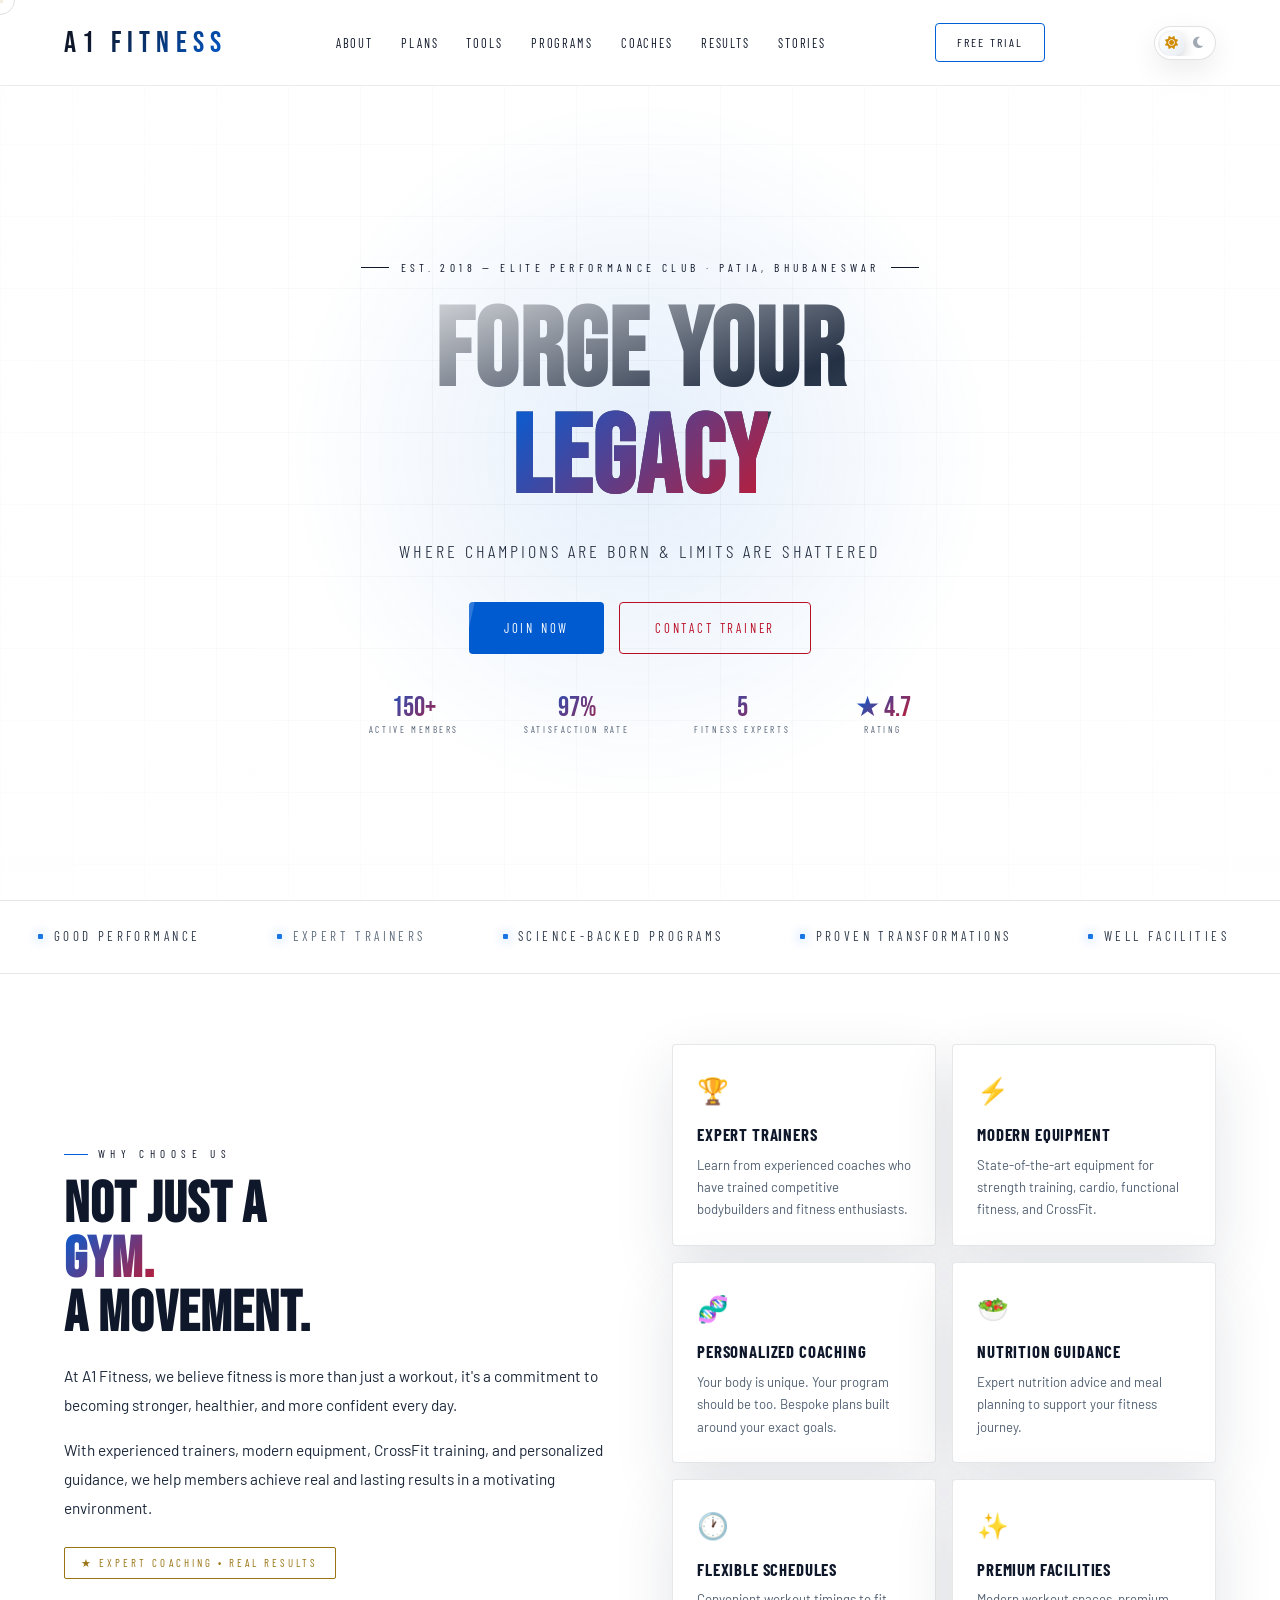
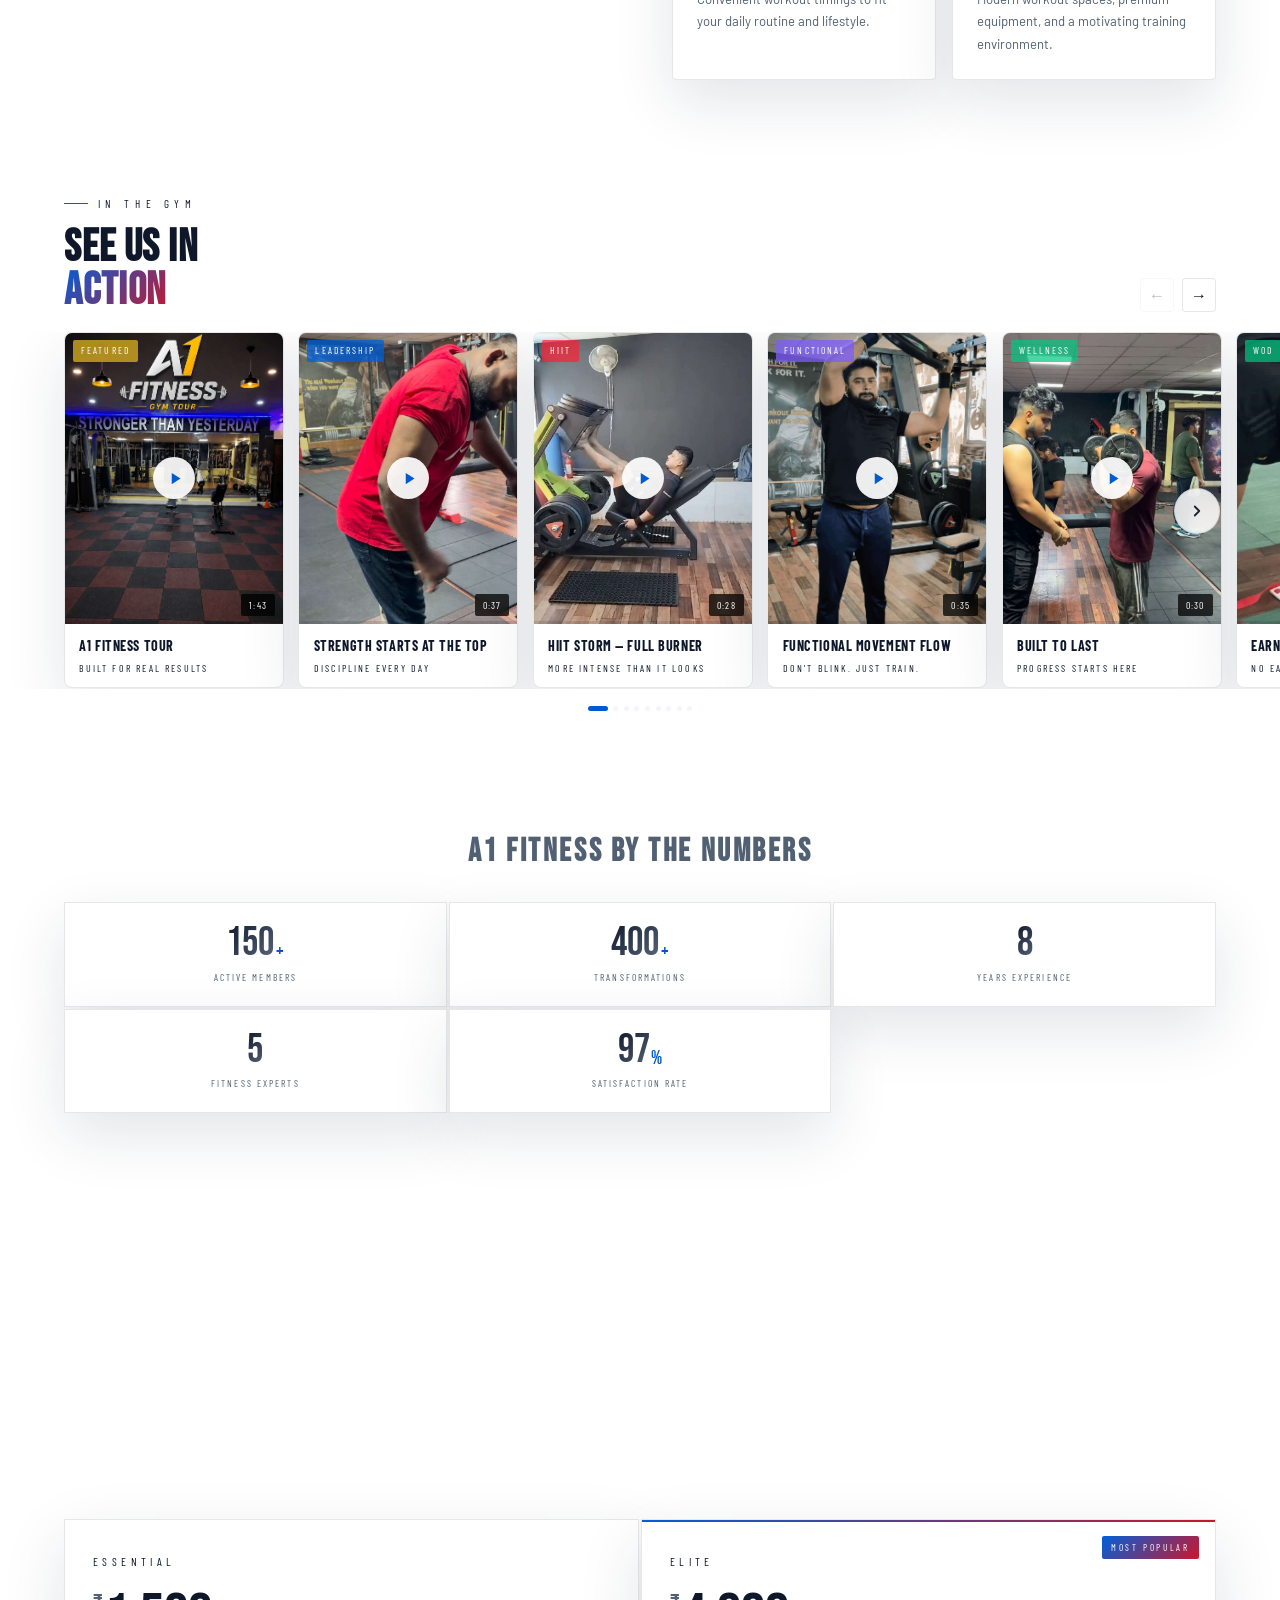
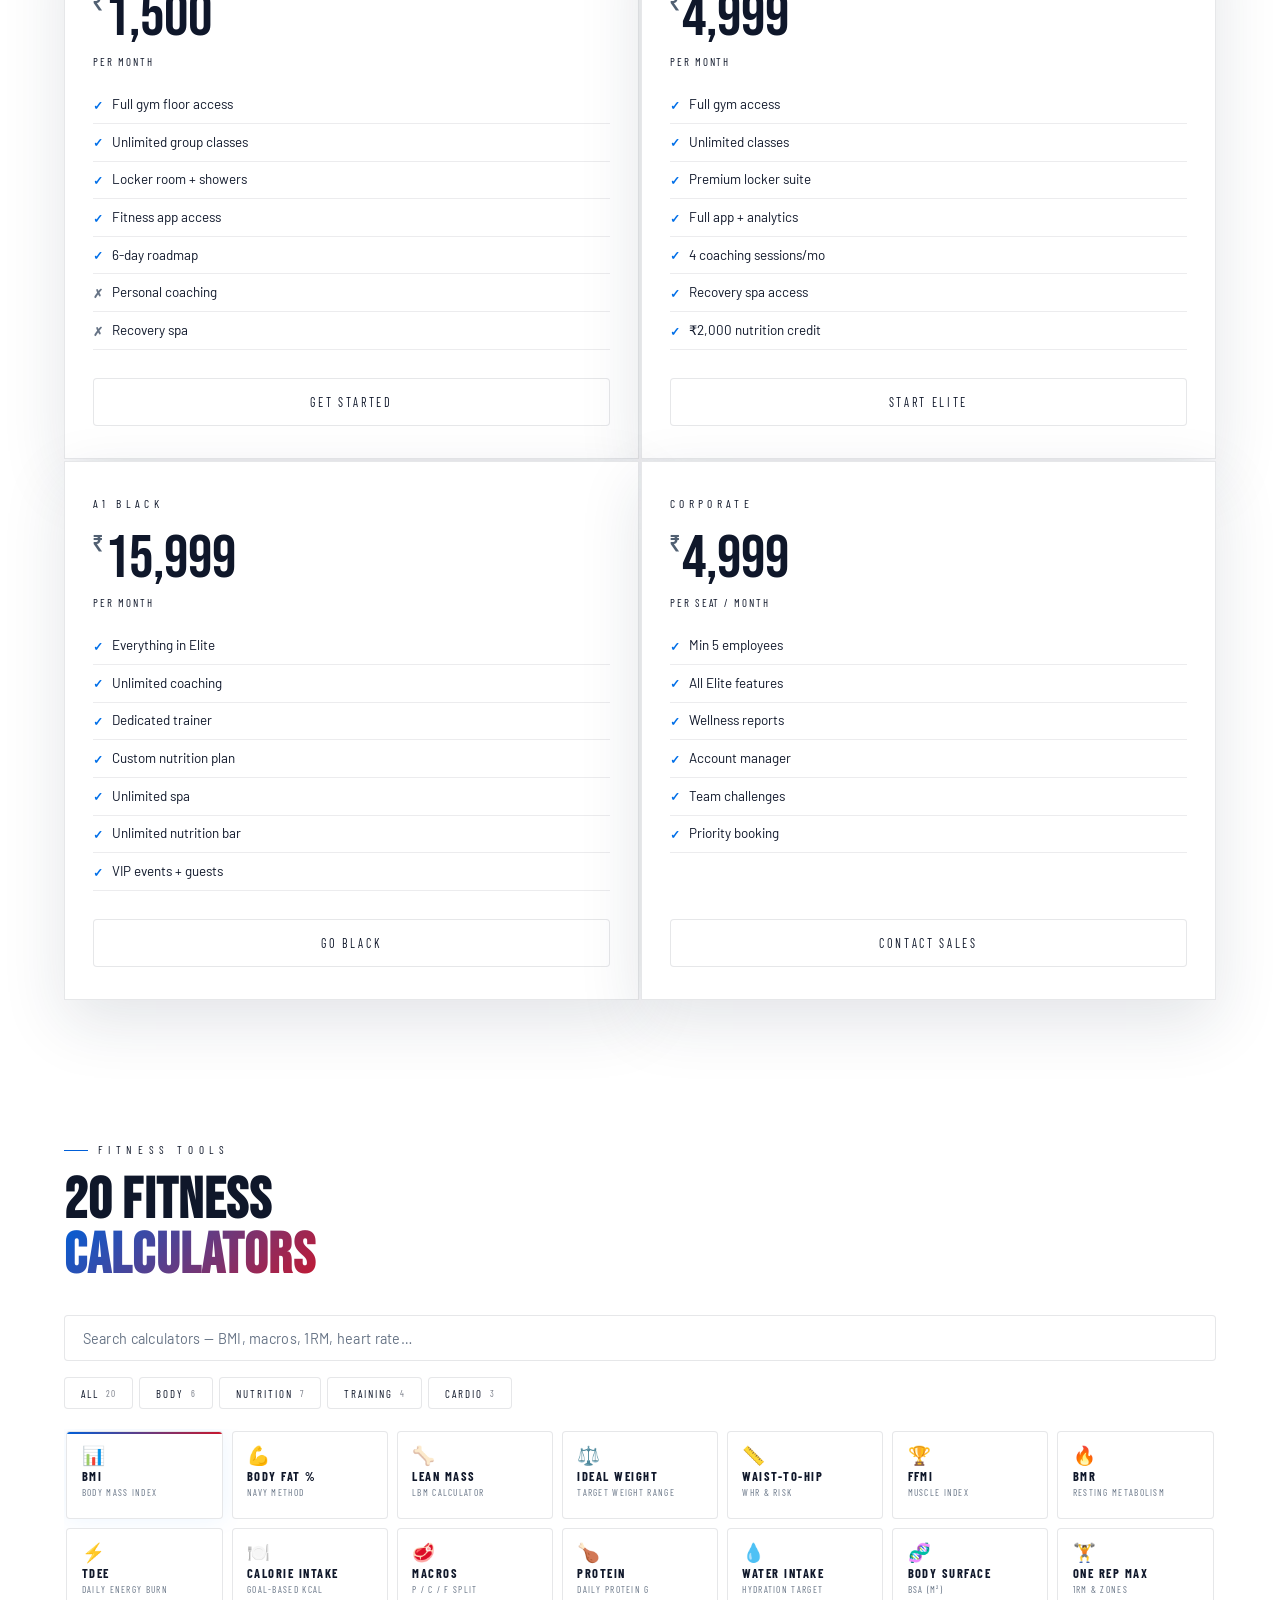
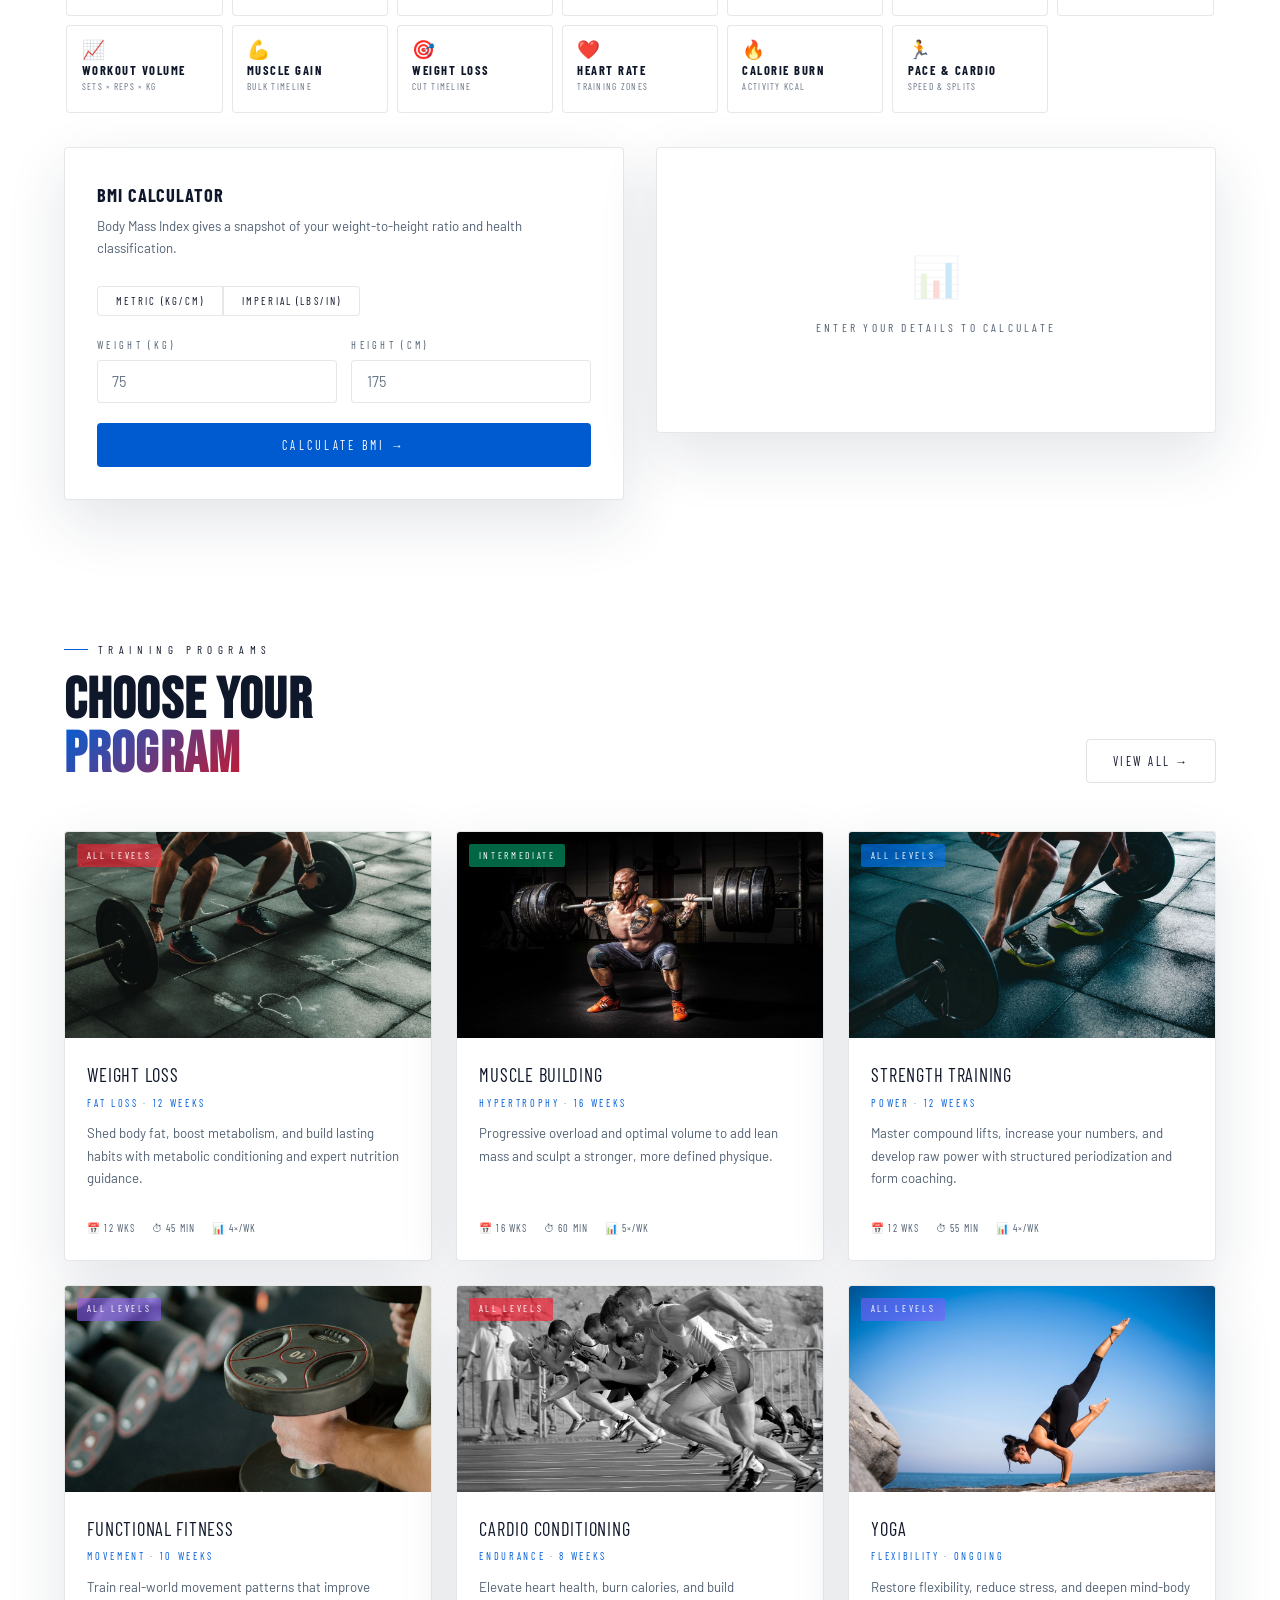
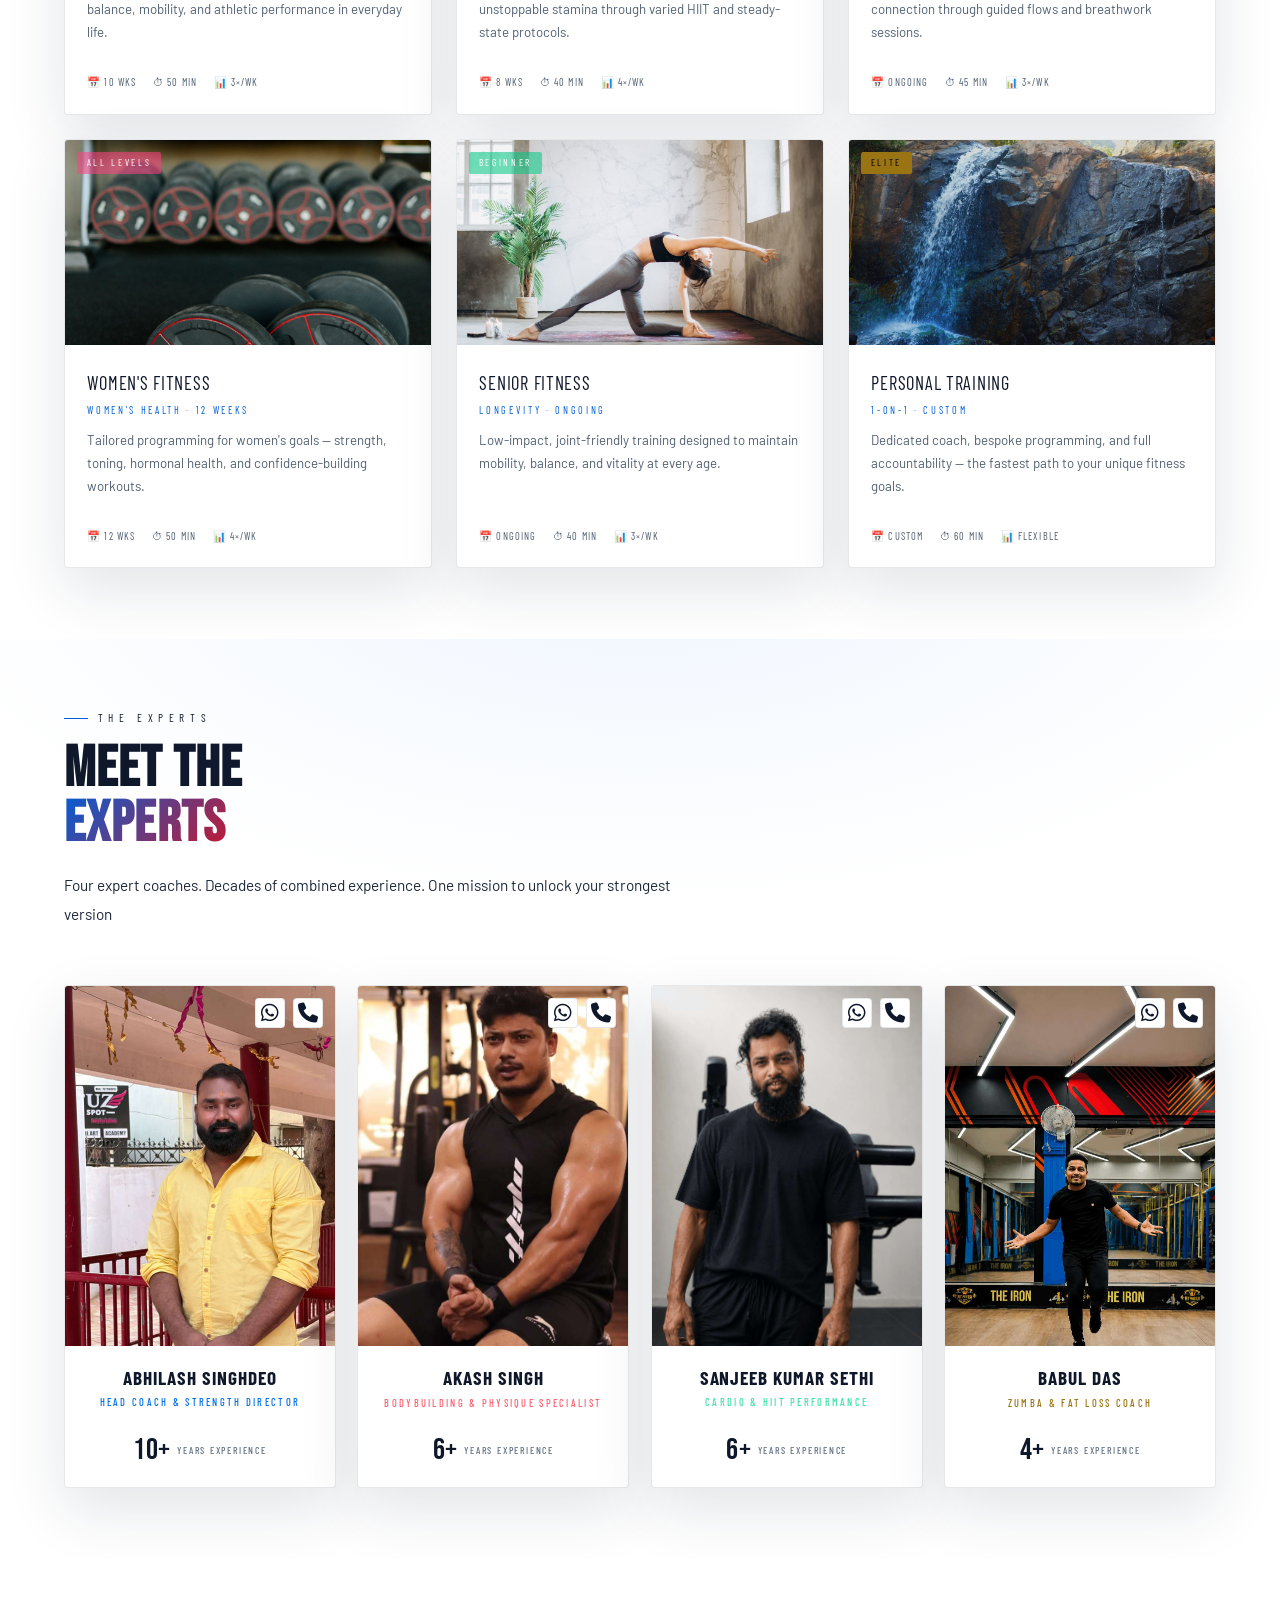
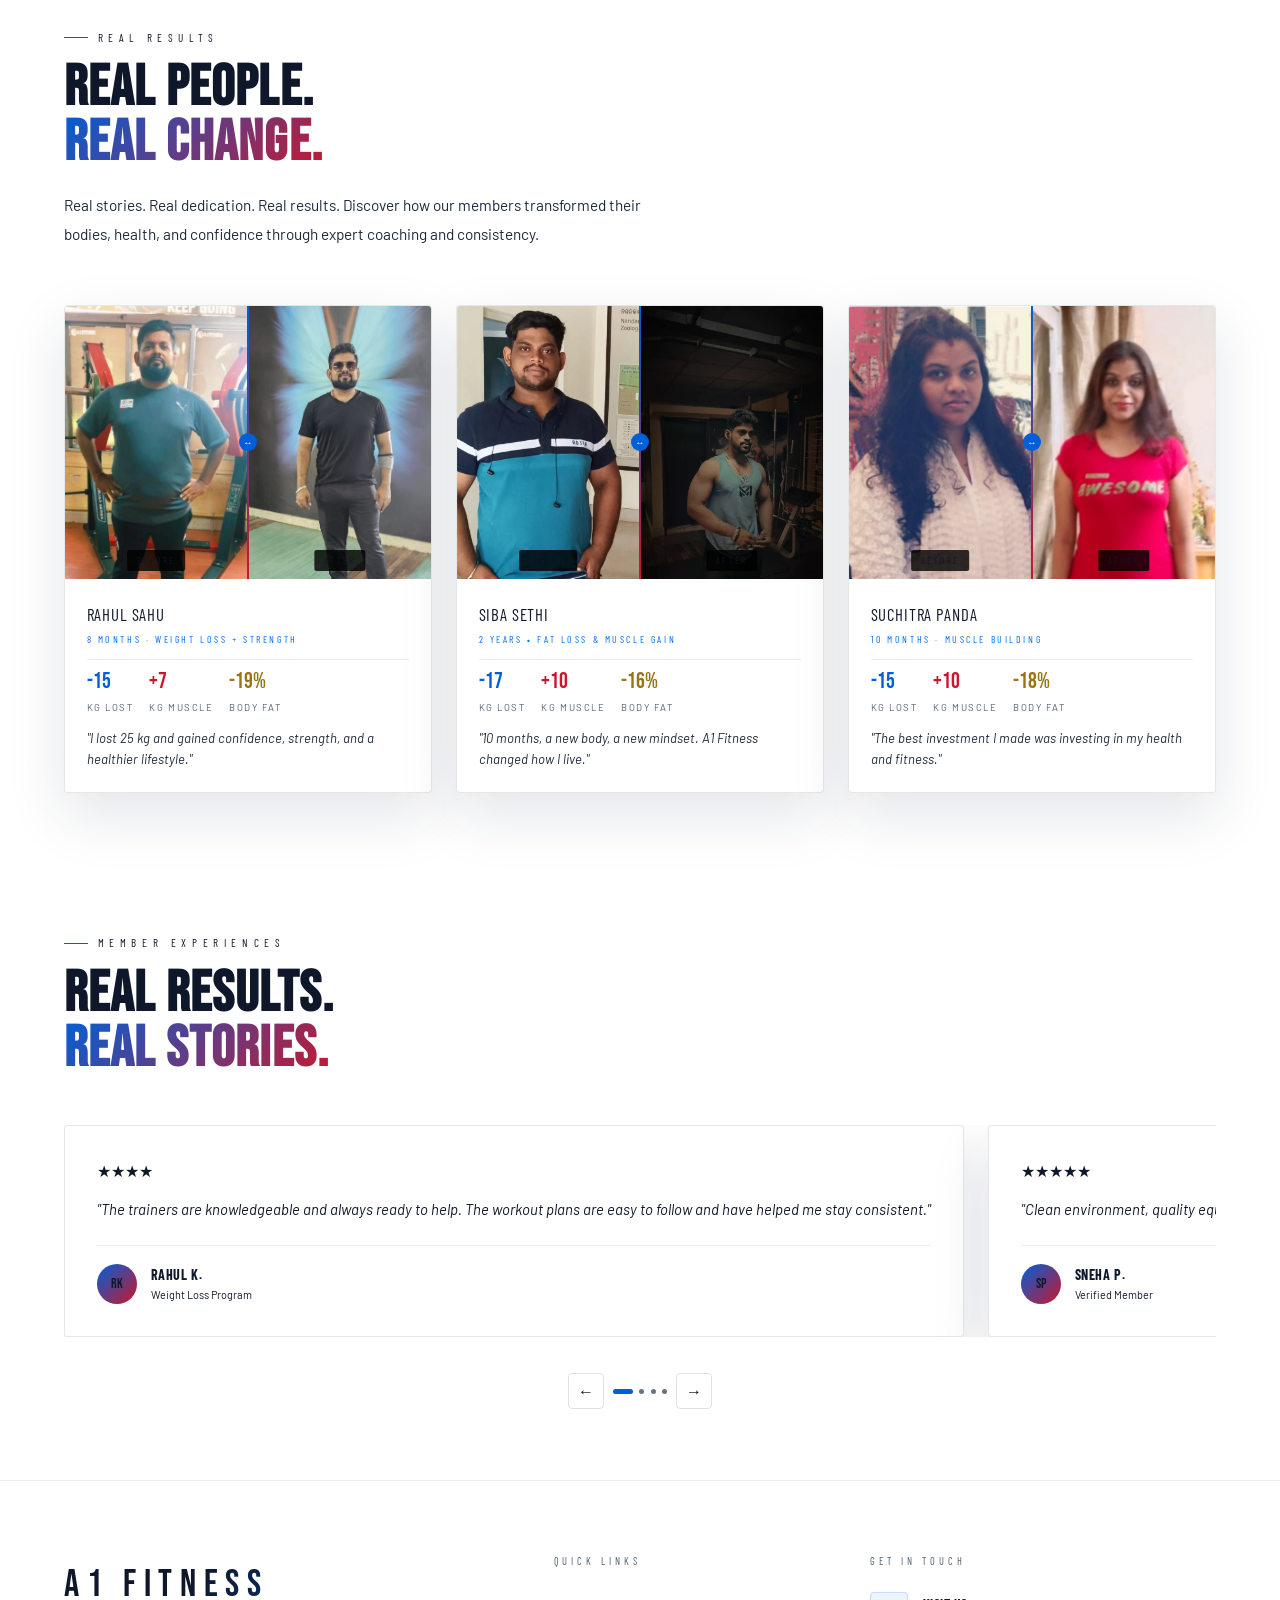
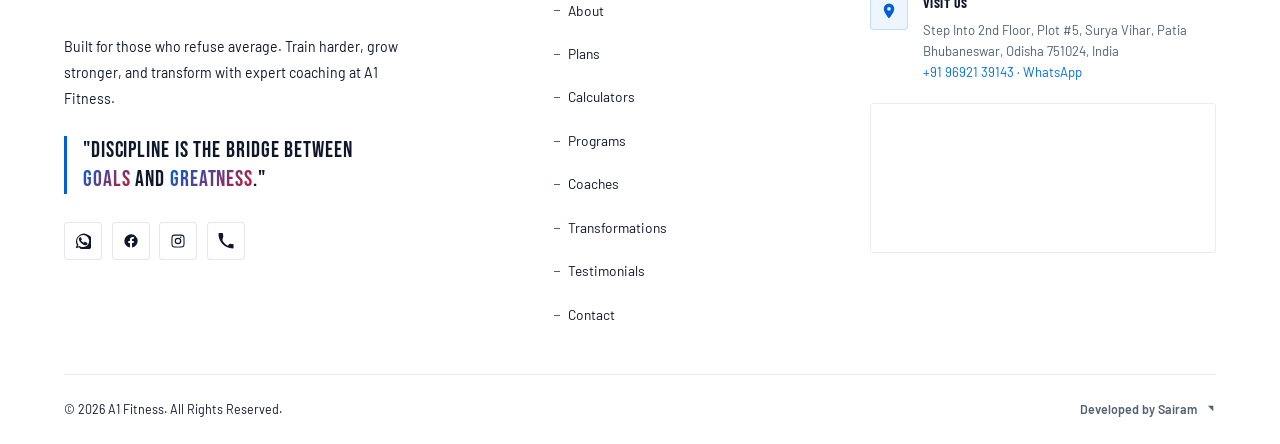
==== commit a0f24b2f: "Merge branch 'main' of https://github.com/a1fitnessbbsr/a1fitnessbbsr" ====
--- a/index.html
+++ b/index.html
@@ -29,6 +29,7 @@
 <meta name="theme-color" content="#ffffff">
 <meta name="color-scheme" content="light dark">
 <meta name="format-detection" content="telephone=yes">
+<meta name="google-site-verification" content="c2HAqKLqKyAaNIsLTrQ81mjf5uWW5NIAUAktLM2dnLY" />
 
 <!-- Local SEO geo tags -->
 <meta name="geo.region" content="IN-OR">
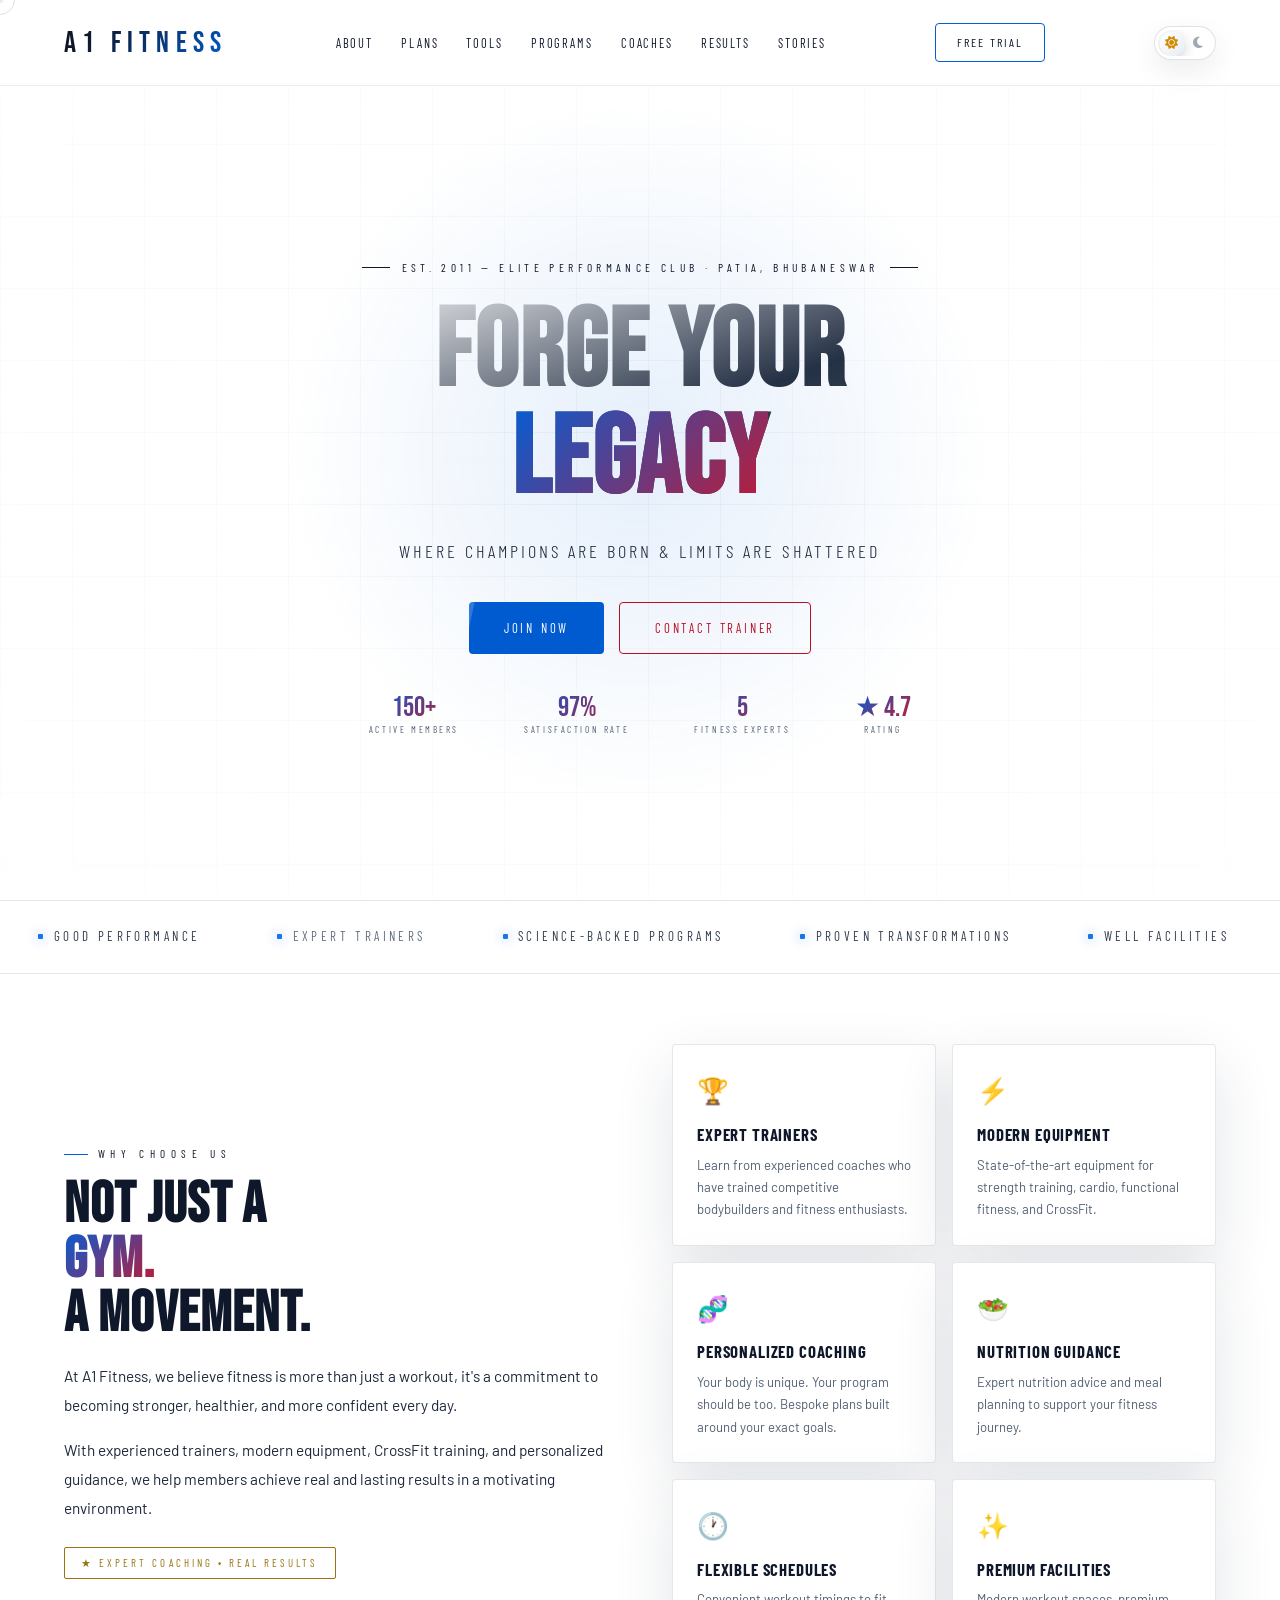
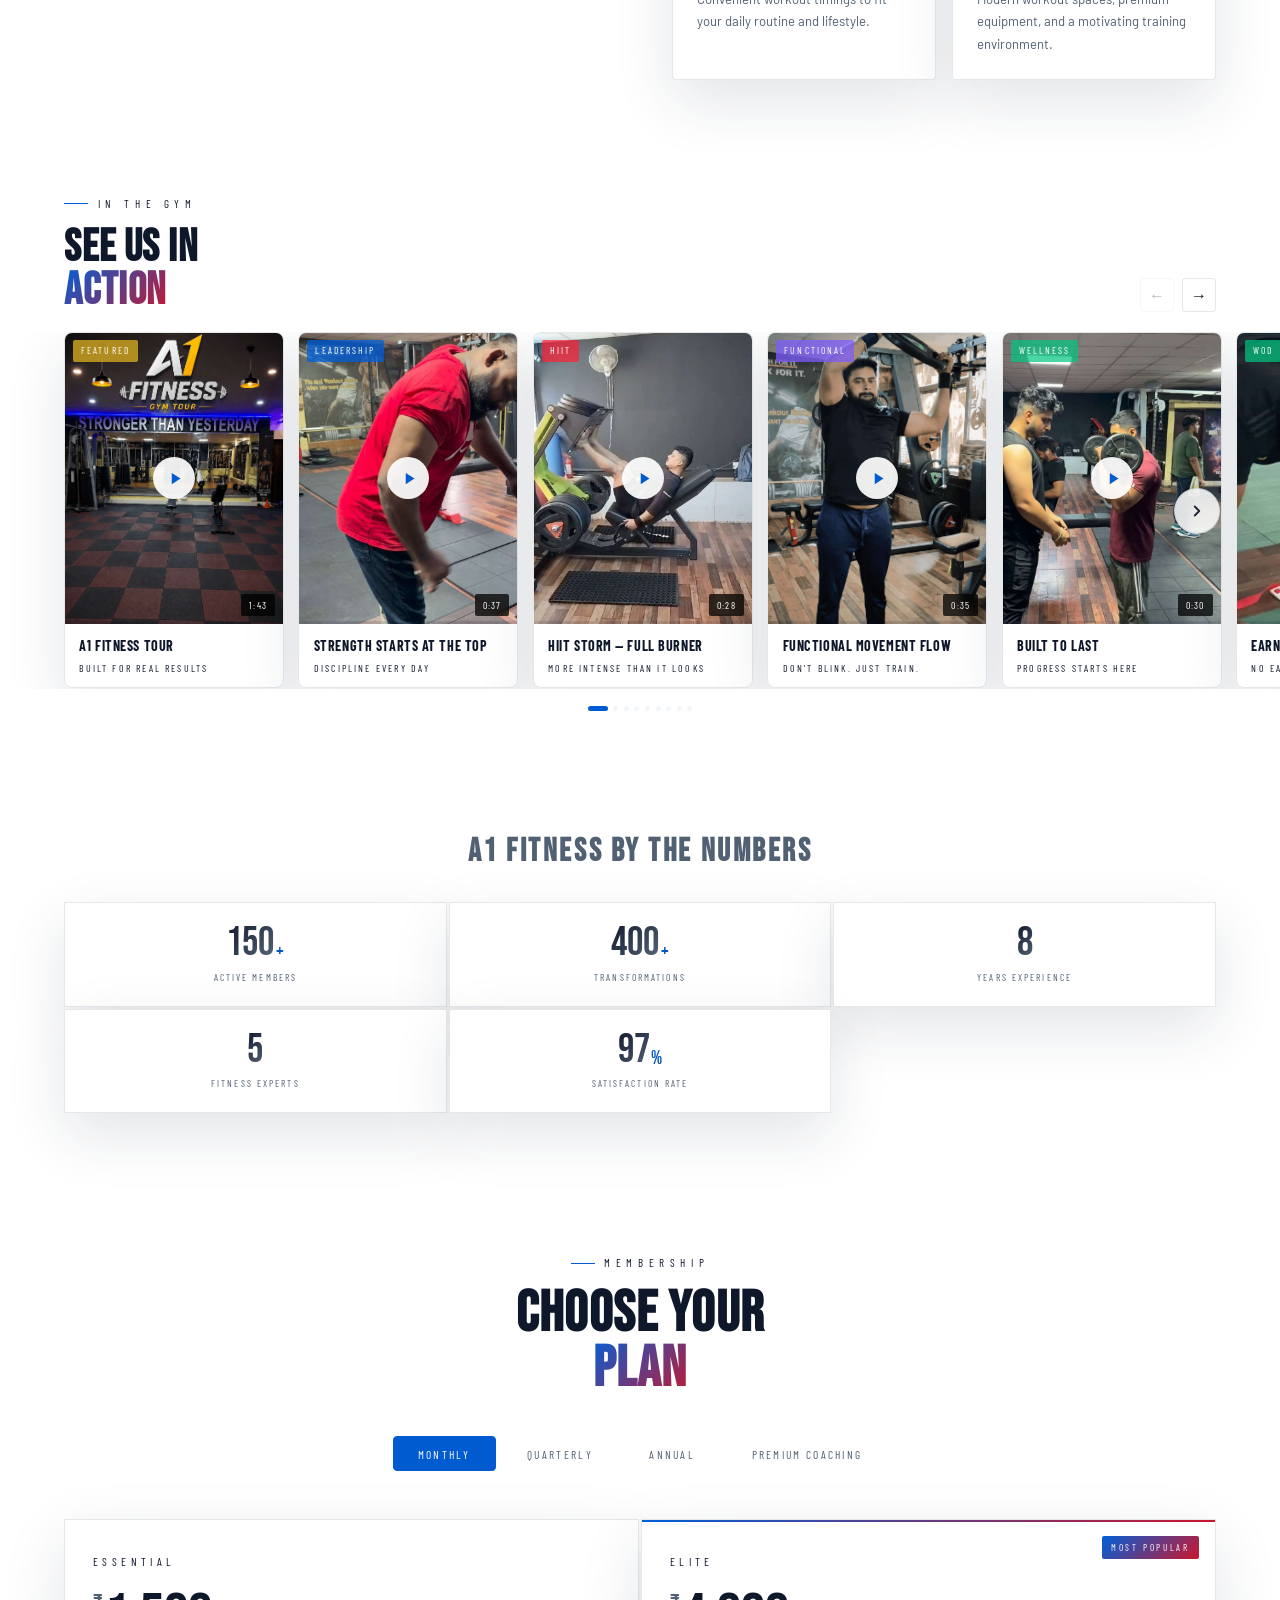
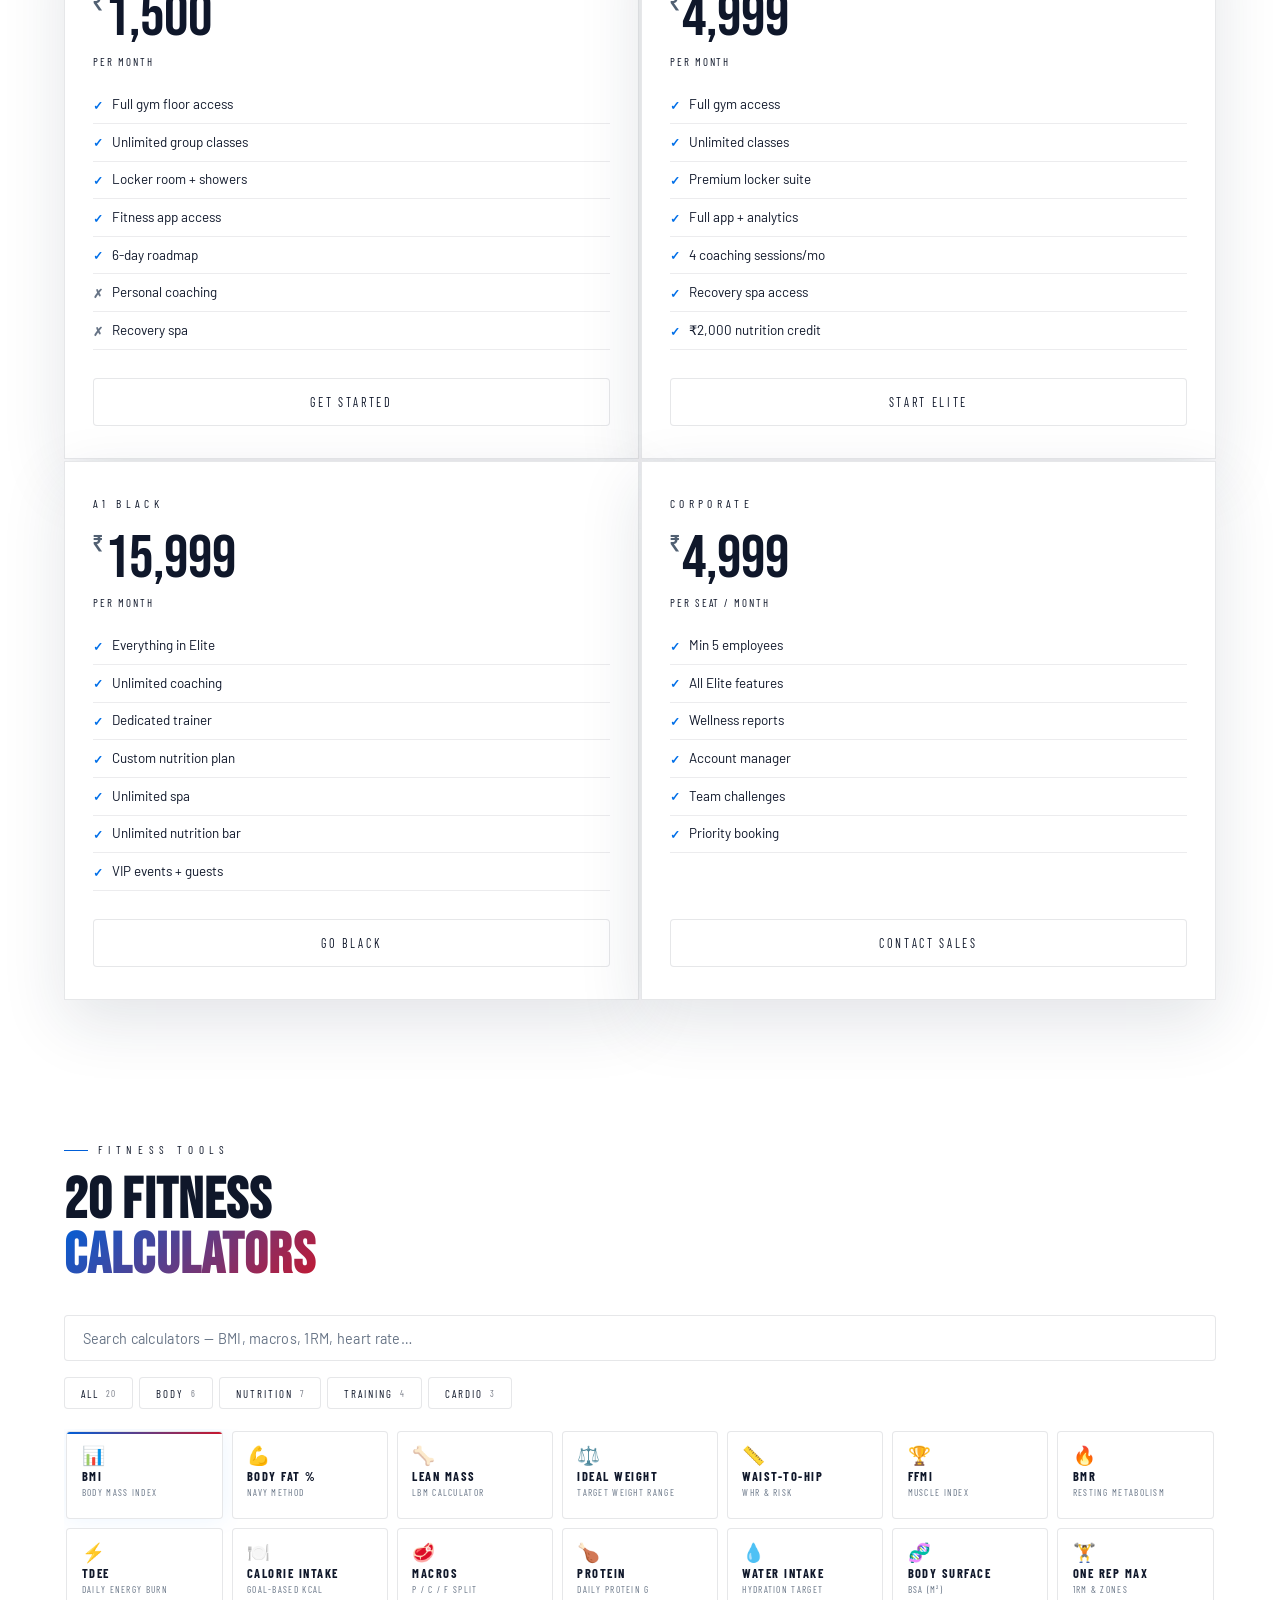
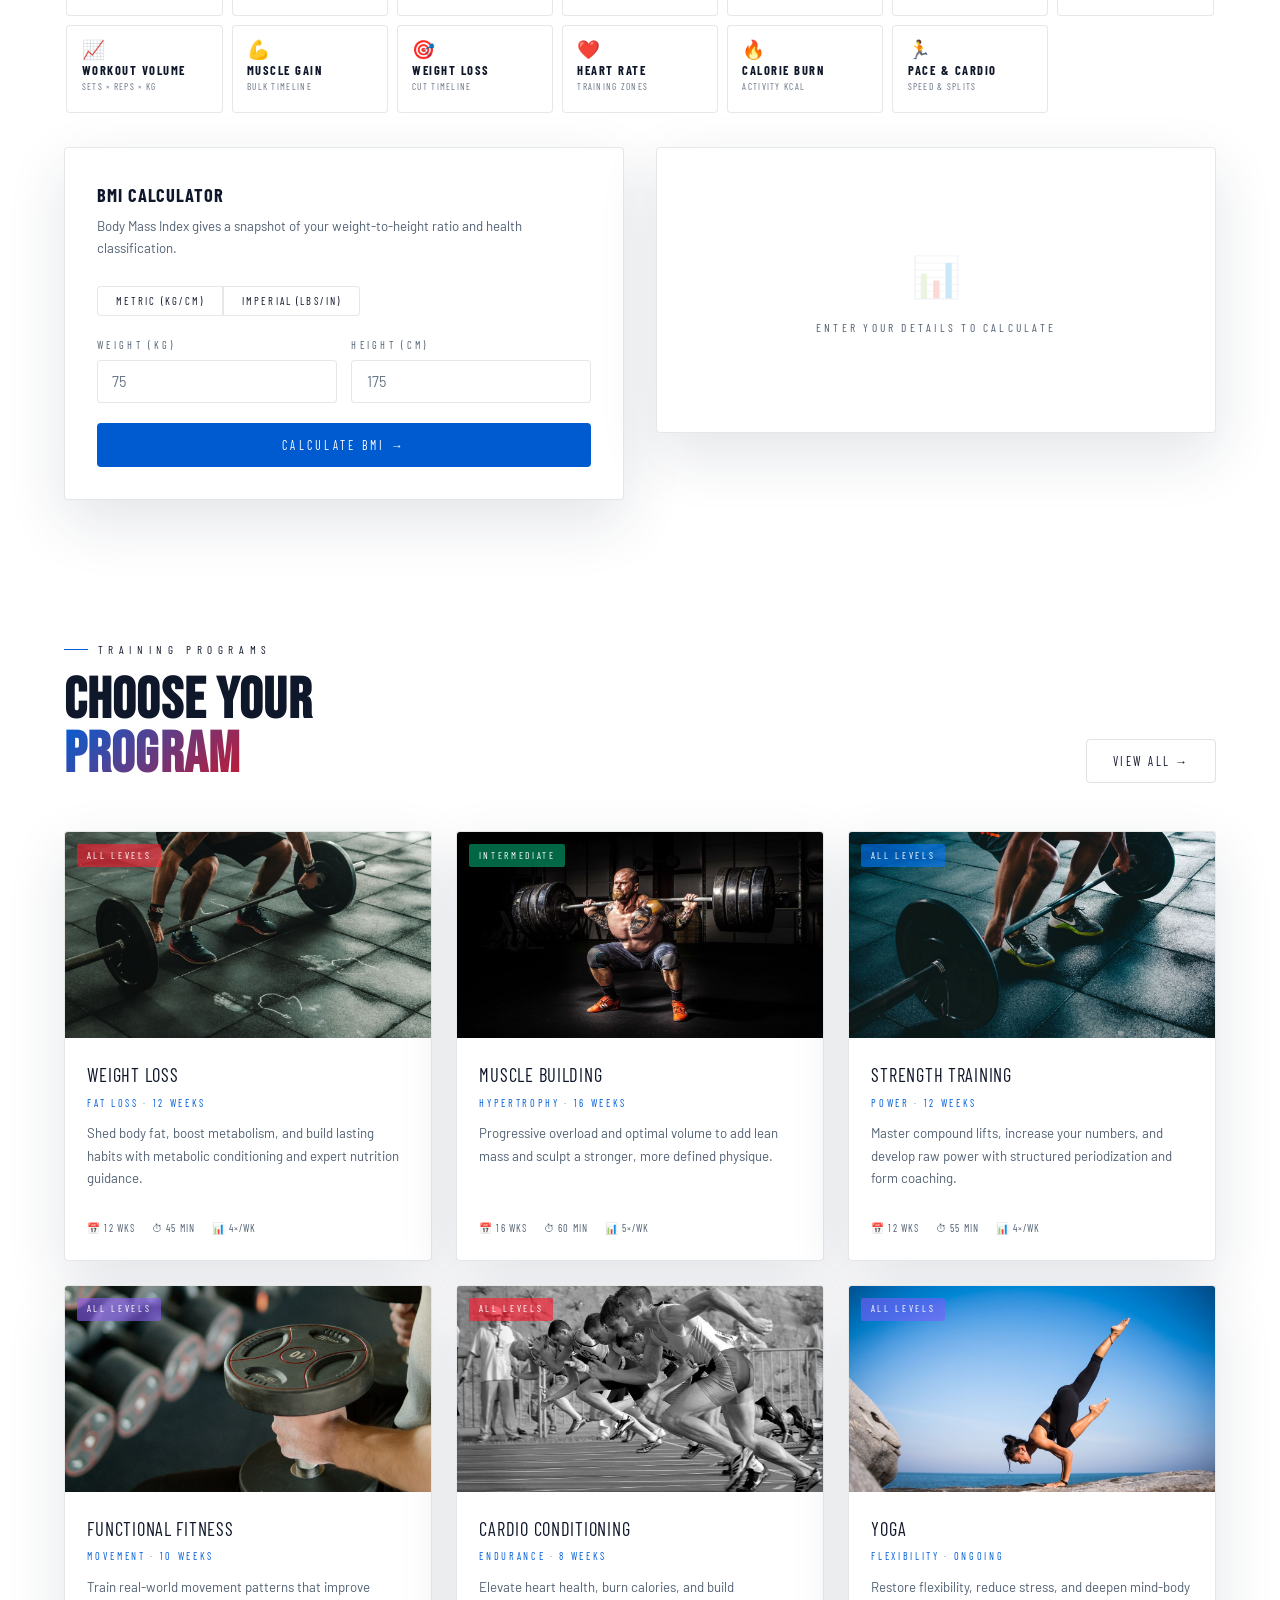
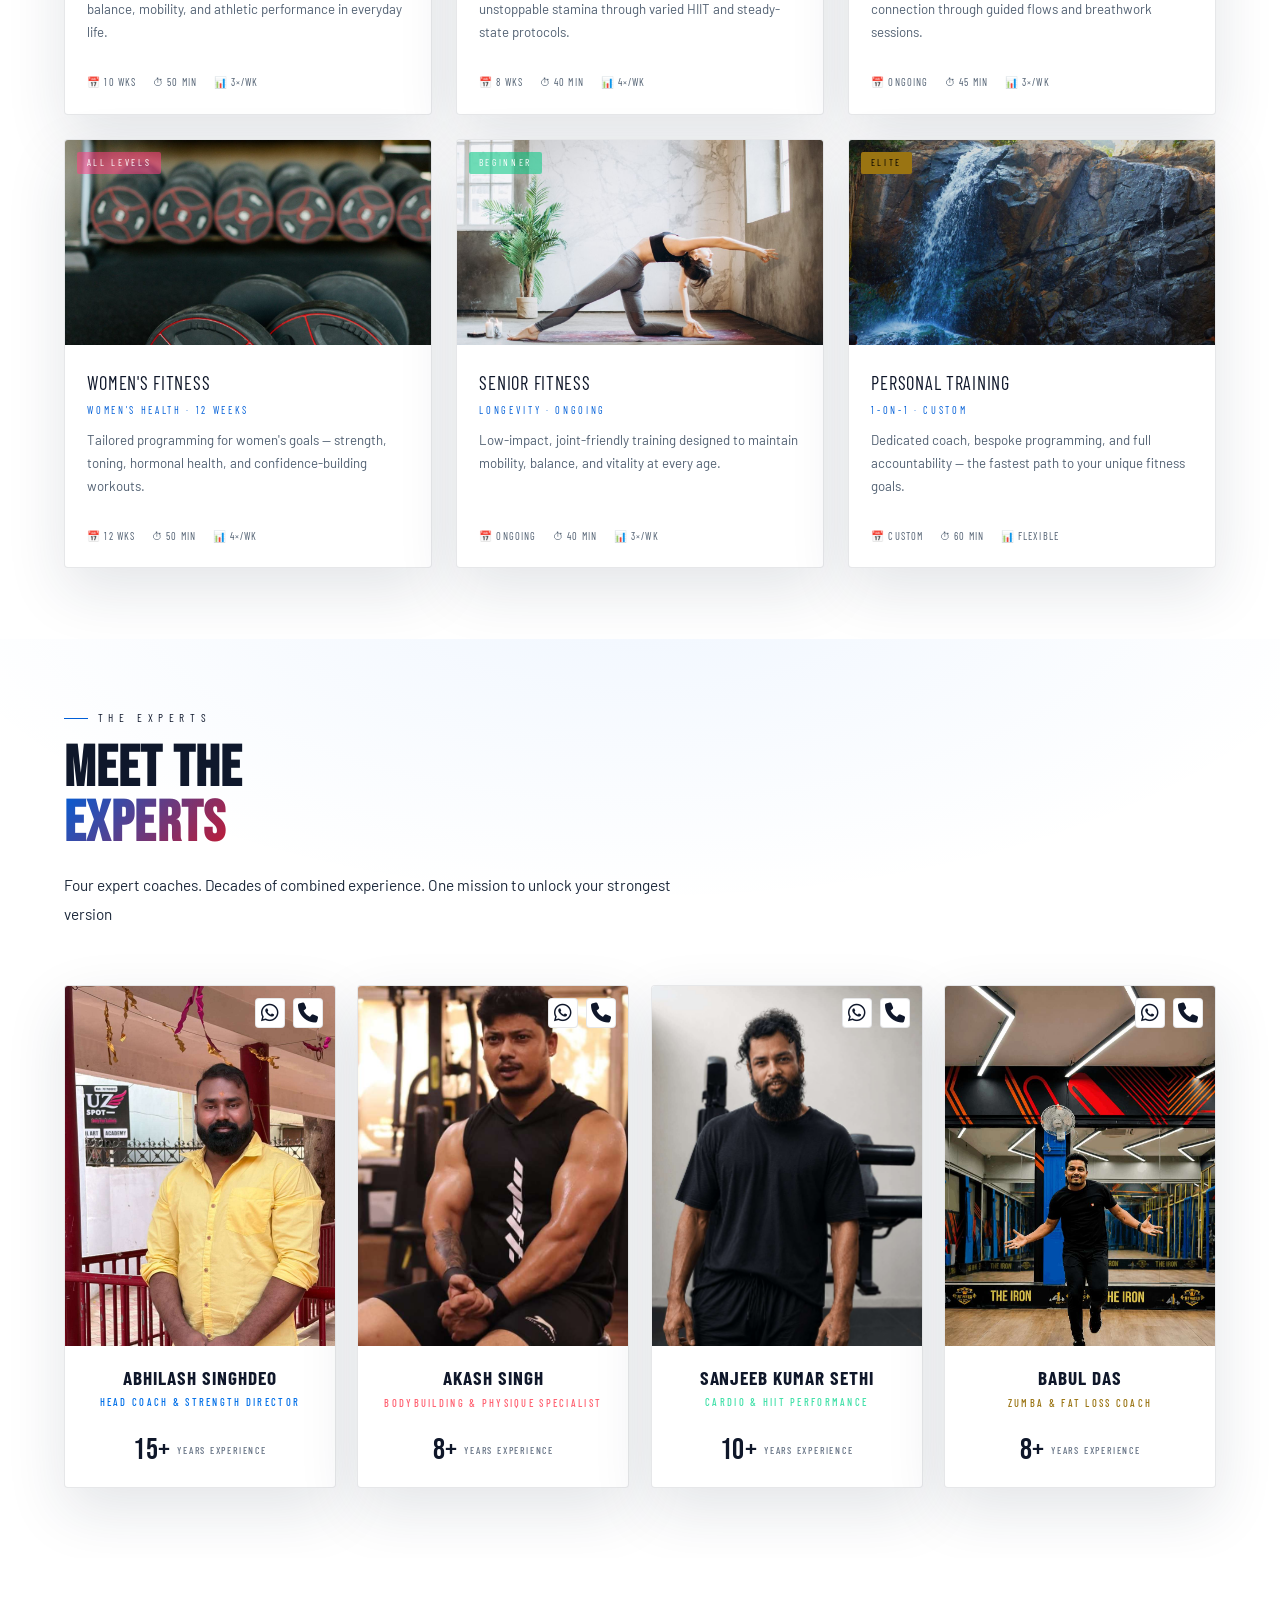
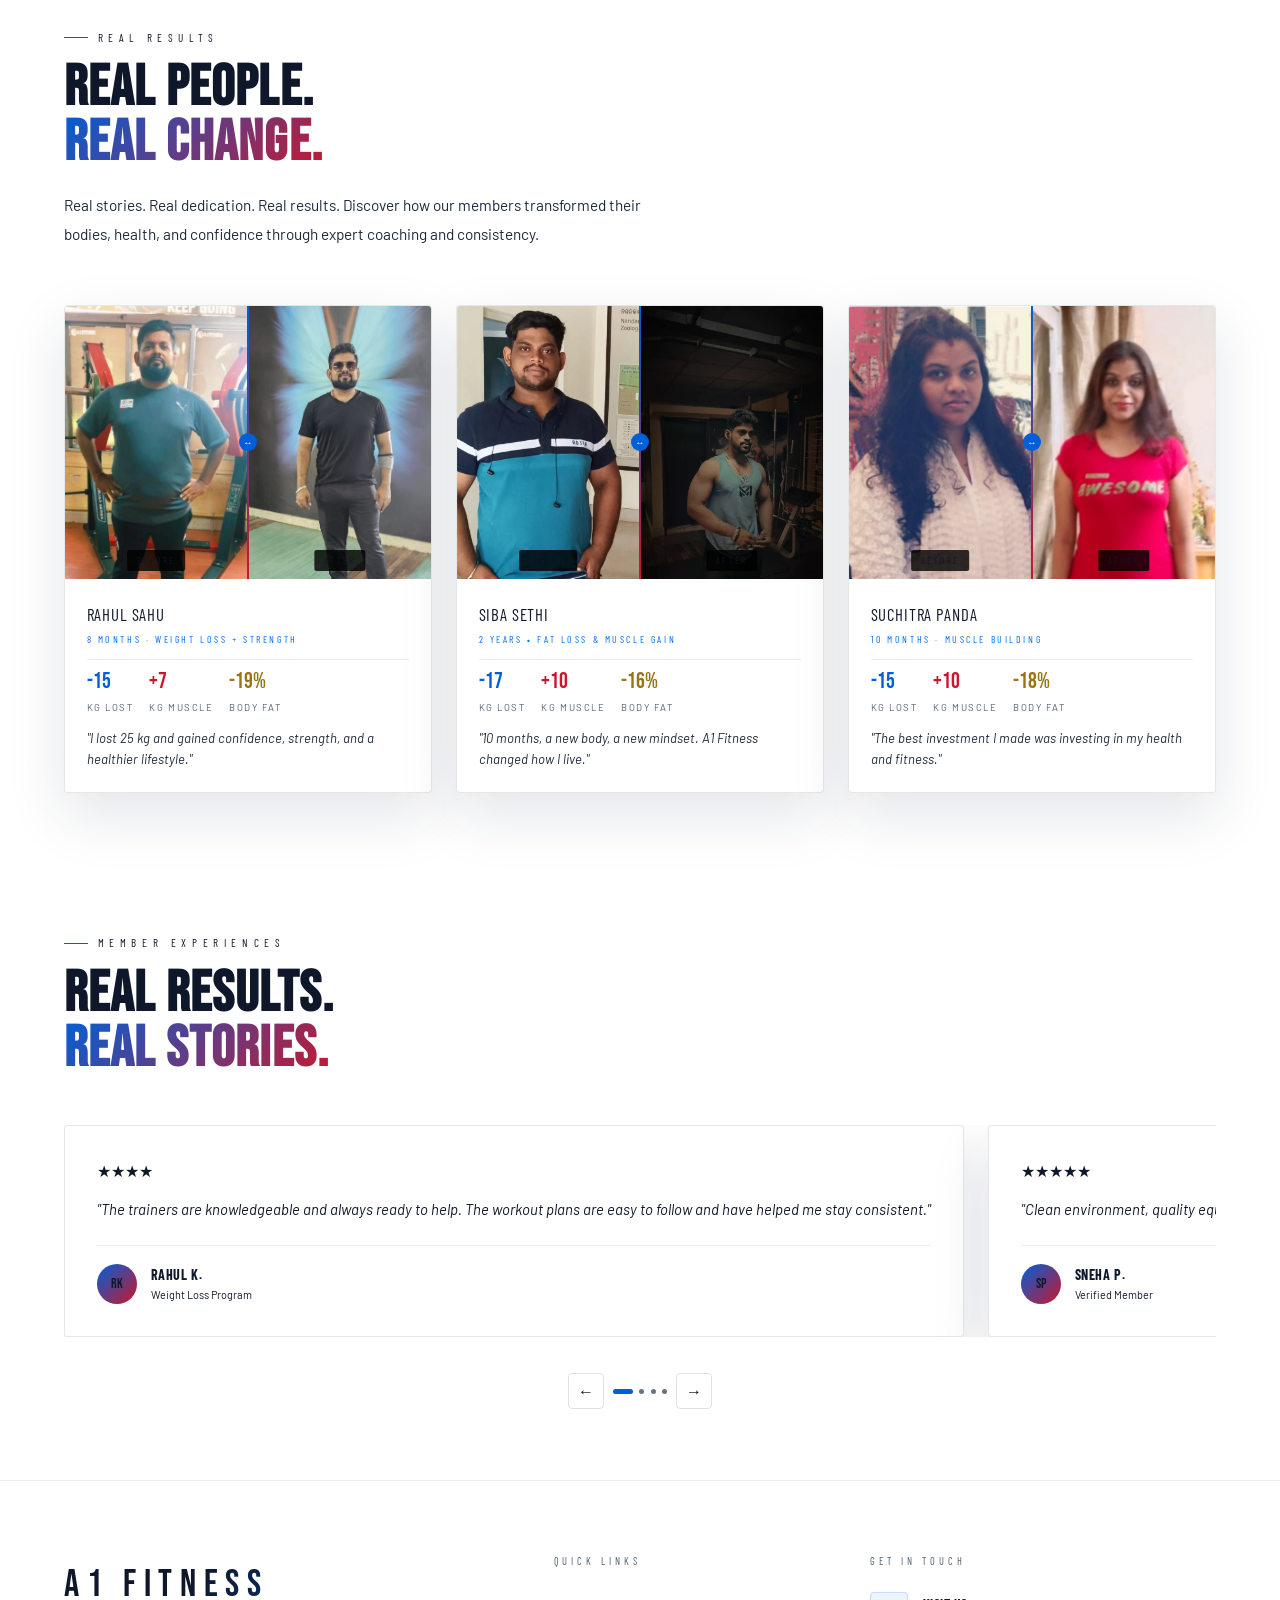
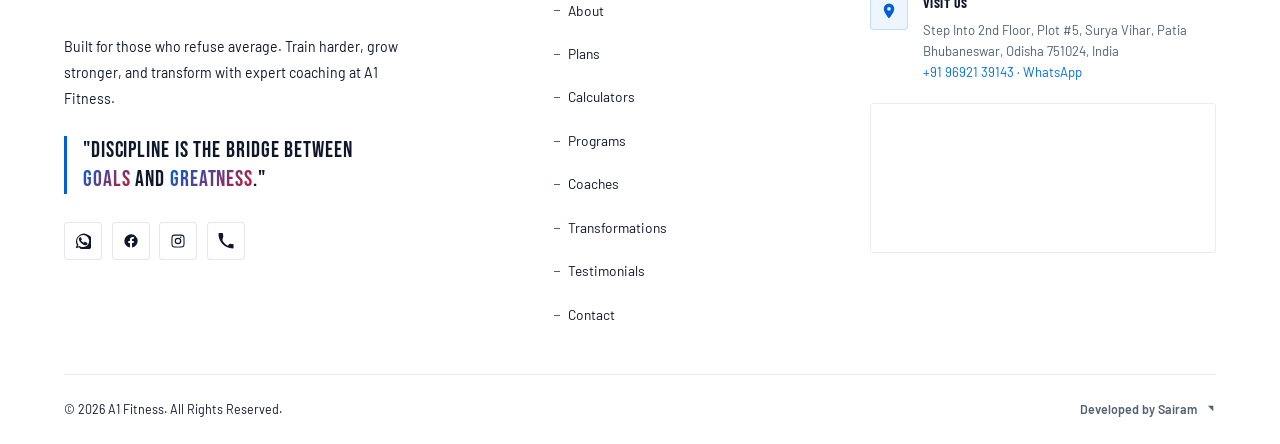
==== commit 24a25f94: "update est year" ====
--- a/index.html
+++ b/index.html
@@ -286,7 +286,7 @@
 </div>
 <div class="h-grid"></div><div class="h-particles" id="particles"></div><div class="h-spot" id="hspot"></div>
 <div class="h-content">
-  <div class="h-lbl">Est. 2018 — Elite Performance Club · Patia, Bhubaneswar</div>
+  <div class="h-lbl">Est. 2011 — Elite Performance Club · Patia, Bhubaneswar</div>
   <h1 class="h-head">FORGE YOUR<br><span class="h-accent">LEGACY</span><span class="sr-only"> — Best Gym in Bhubaneswar | A1 FITNESS Fitness Center Patia</span></h1>
   <p class="h-sub">Where Champions Are Born &amp; Limits Are Shattered</p>
   <div class="h-ctas"><a href="tel:+919692139143" class="btn-p">Join Now</a><a href="#coaches" class="btn-r"><span>Contact Trainer</span></a></div>
@@ -934,7 +934,7 @@
         <h3 class="trainer-name">Abhilash Singhdeo</h3>
         <p class="trainer-specialty">Head Coach &amp; Strength Director</p>
         <div class="trainer-exp">
-          <span class="trainer-exp-value">10+</span>
+          <span class="trainer-exp-value">15+</span>
           <span class="trainer-exp-label">Years Experience</span>
         </div>
       </div>
@@ -966,7 +966,7 @@
         <h3 class="trainer-name">Akash Singh</h3>
         <p class="trainer-specialty">Bodybuilding &amp; Physique Specialist</p>
         <div class="trainer-exp">
-          <span class="trainer-exp-value">6+</span>
+          <span class="trainer-exp-value">8+</span>
           <span class="trainer-exp-label">Years Experience</span>
         </div>
       </div>
@@ -997,7 +997,7 @@
         <h3 class="trainer-name">Sanjeeb Kumar Sethi</h3>
         <p class="trainer-specialty">Cardio &amp; HIIT Performance</p>
         <div class="trainer-exp">
-          <span class="trainer-exp-value">6+</span>
+          <span class="trainer-exp-value">10+</span>
           <span class="trainer-exp-label">Years Experience</span>
         </div>
       </div>
@@ -1028,7 +1028,7 @@
         <h3 class="trainer-name">Babul Das</h3>
         <p class="trainer-specialty">Zumba &amp; Fat Loss Coach</p>
         <div class="trainer-exp">
-          <span class="trainer-exp-value">4+</span>
+          <span class="trainer-exp-value">8+</span>
           <span class="trainer-exp-label">Years Experience</span>
         </div>
       </div>
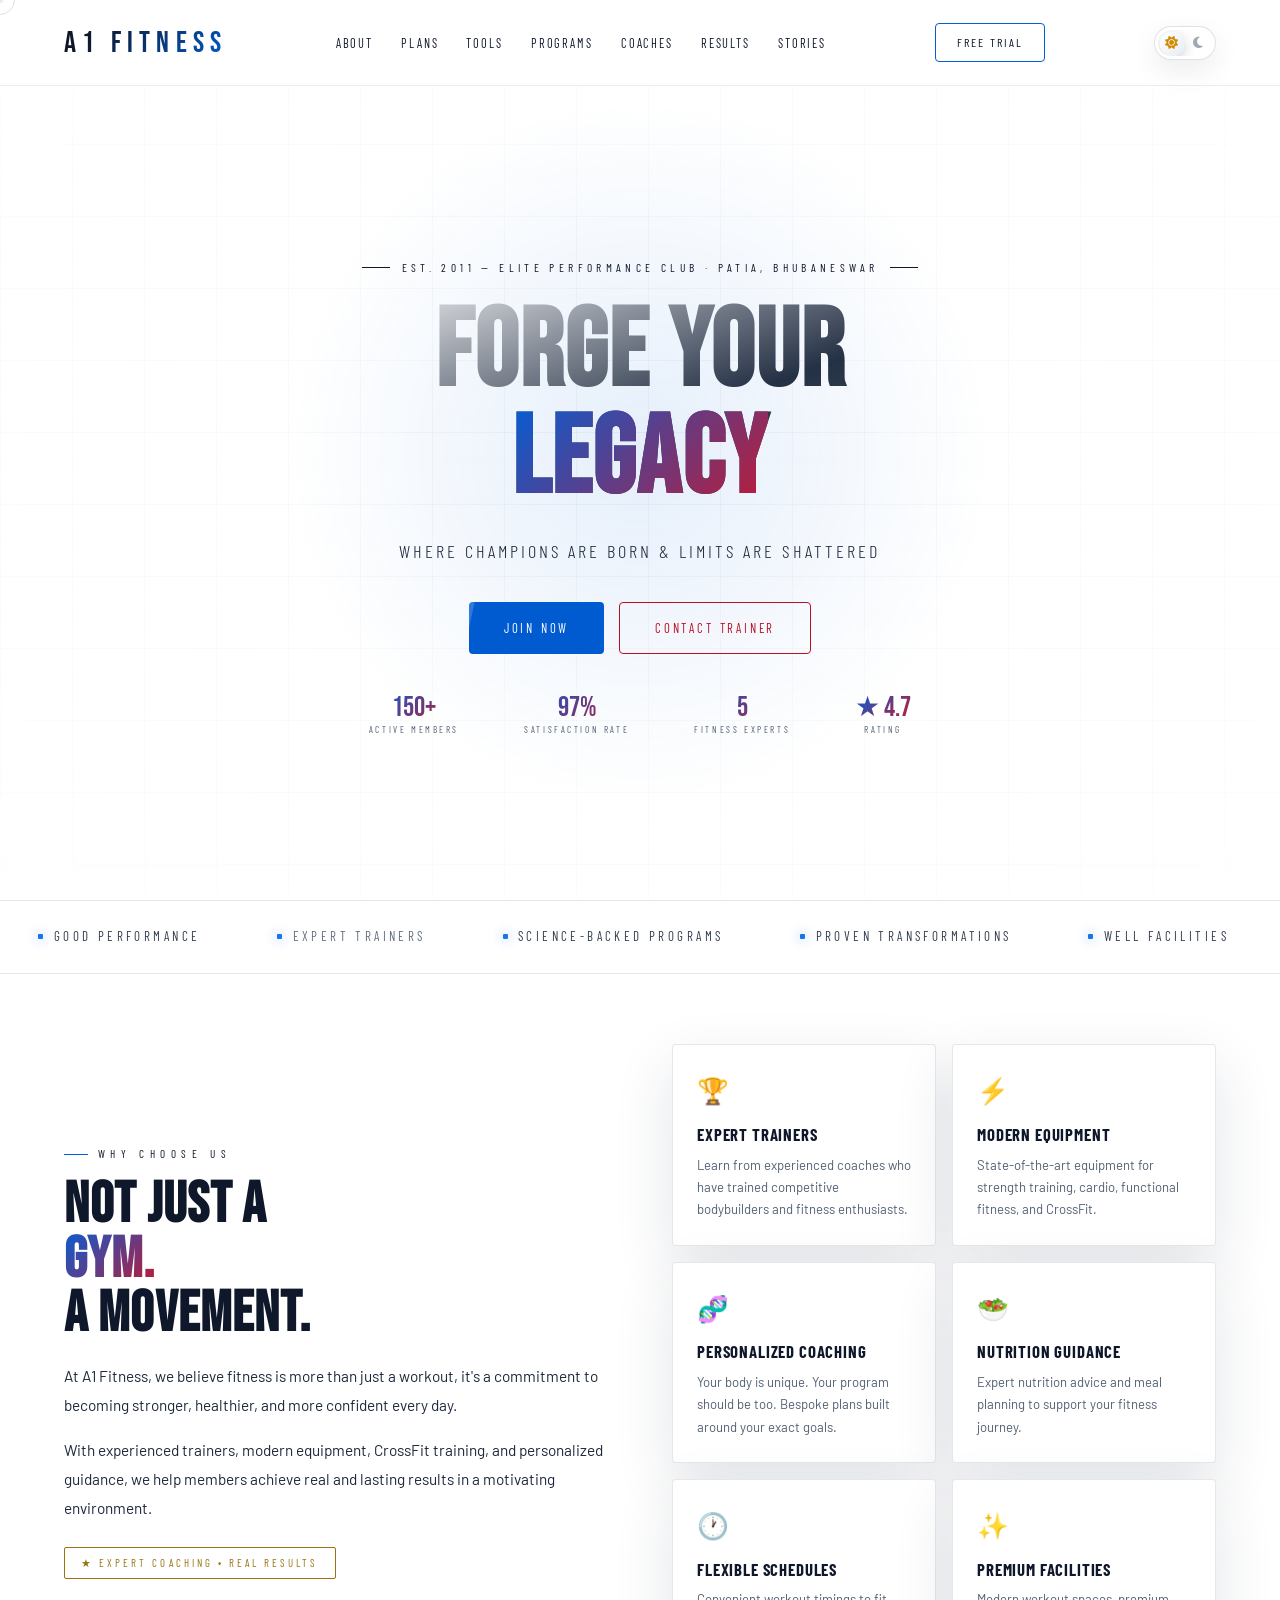
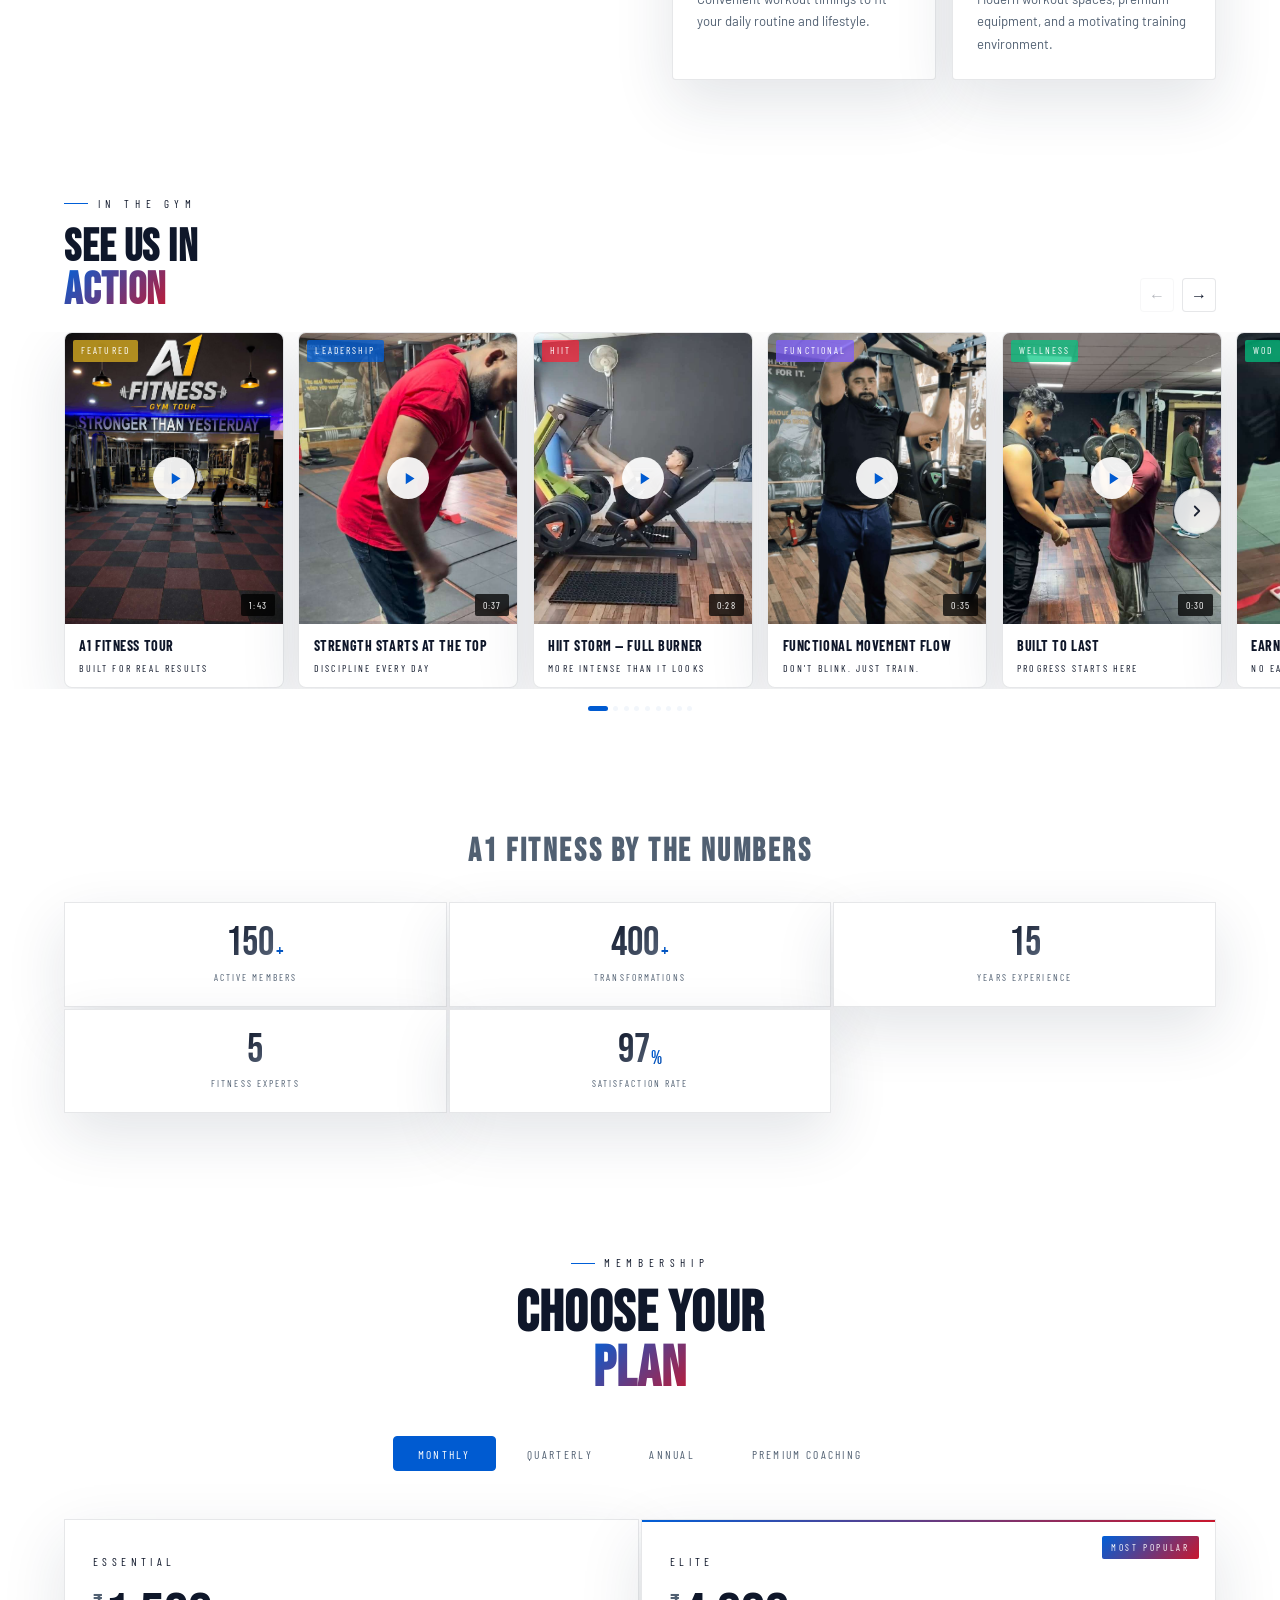
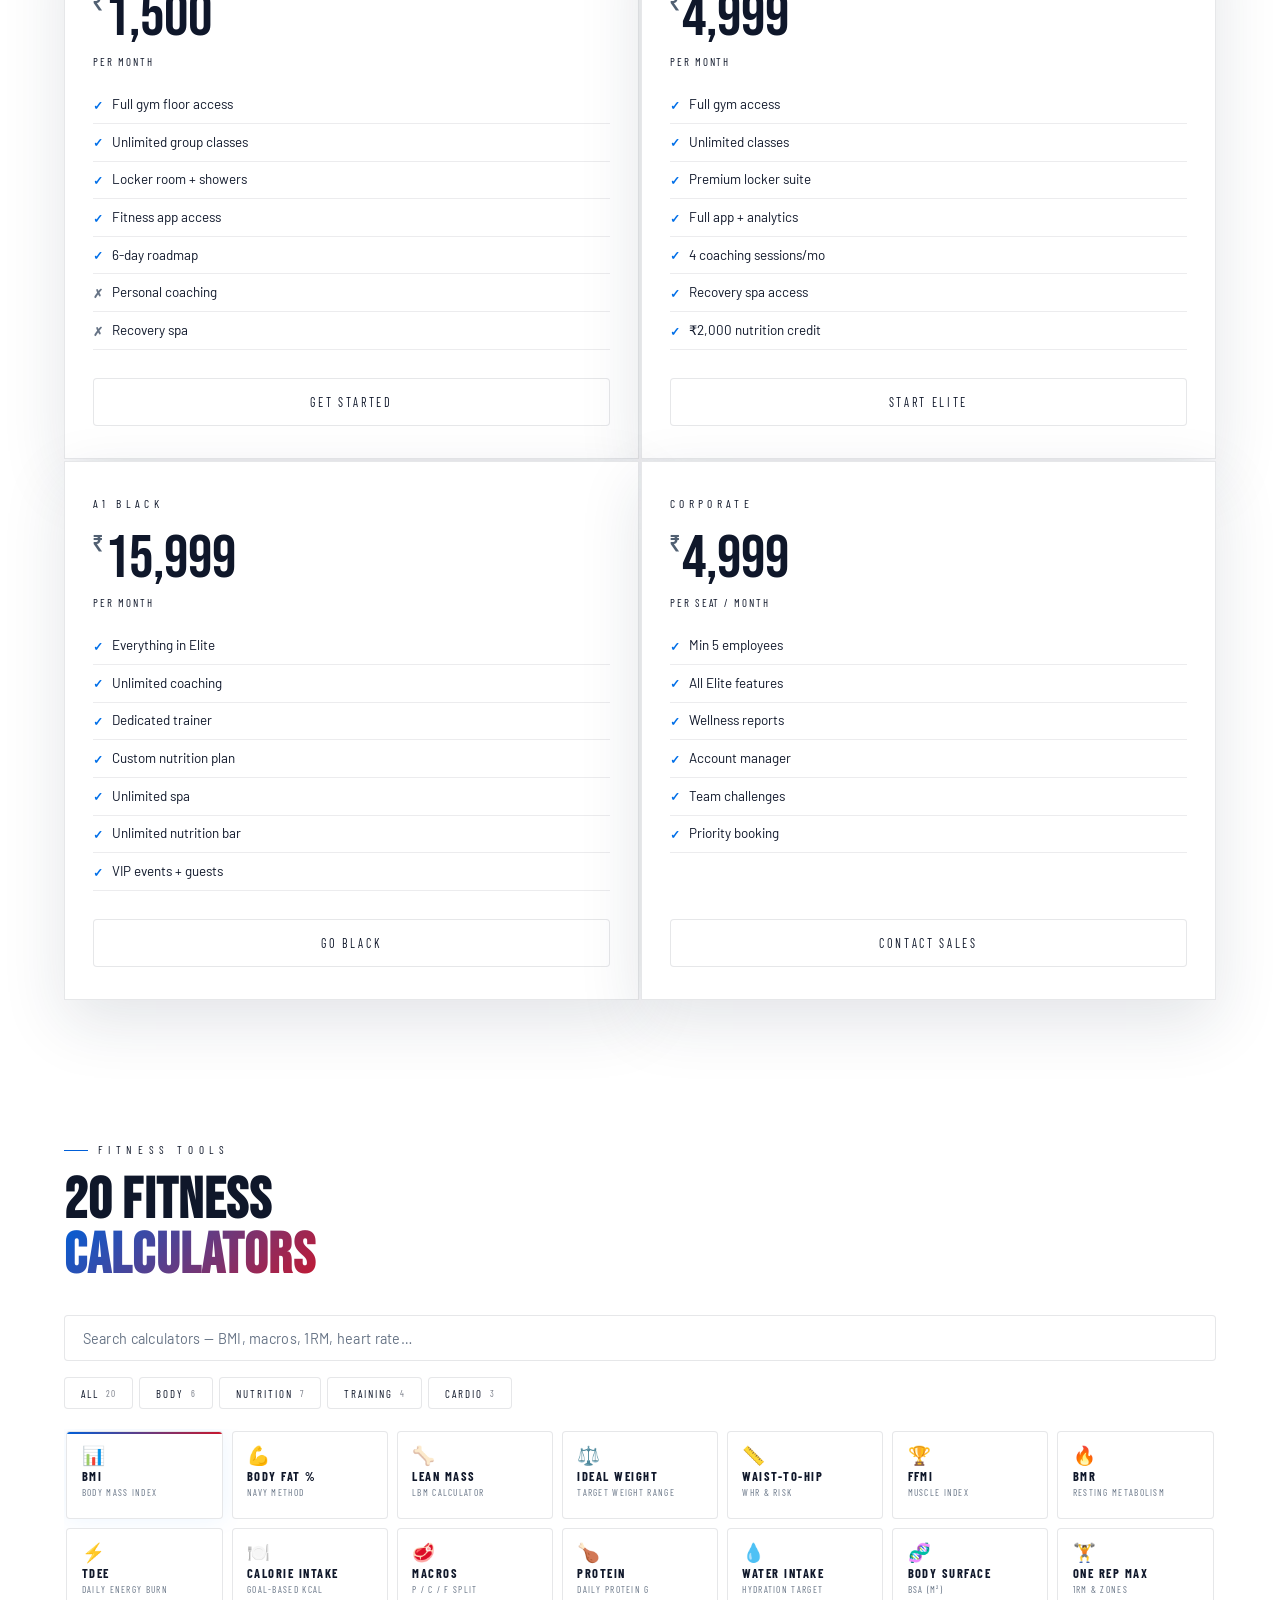
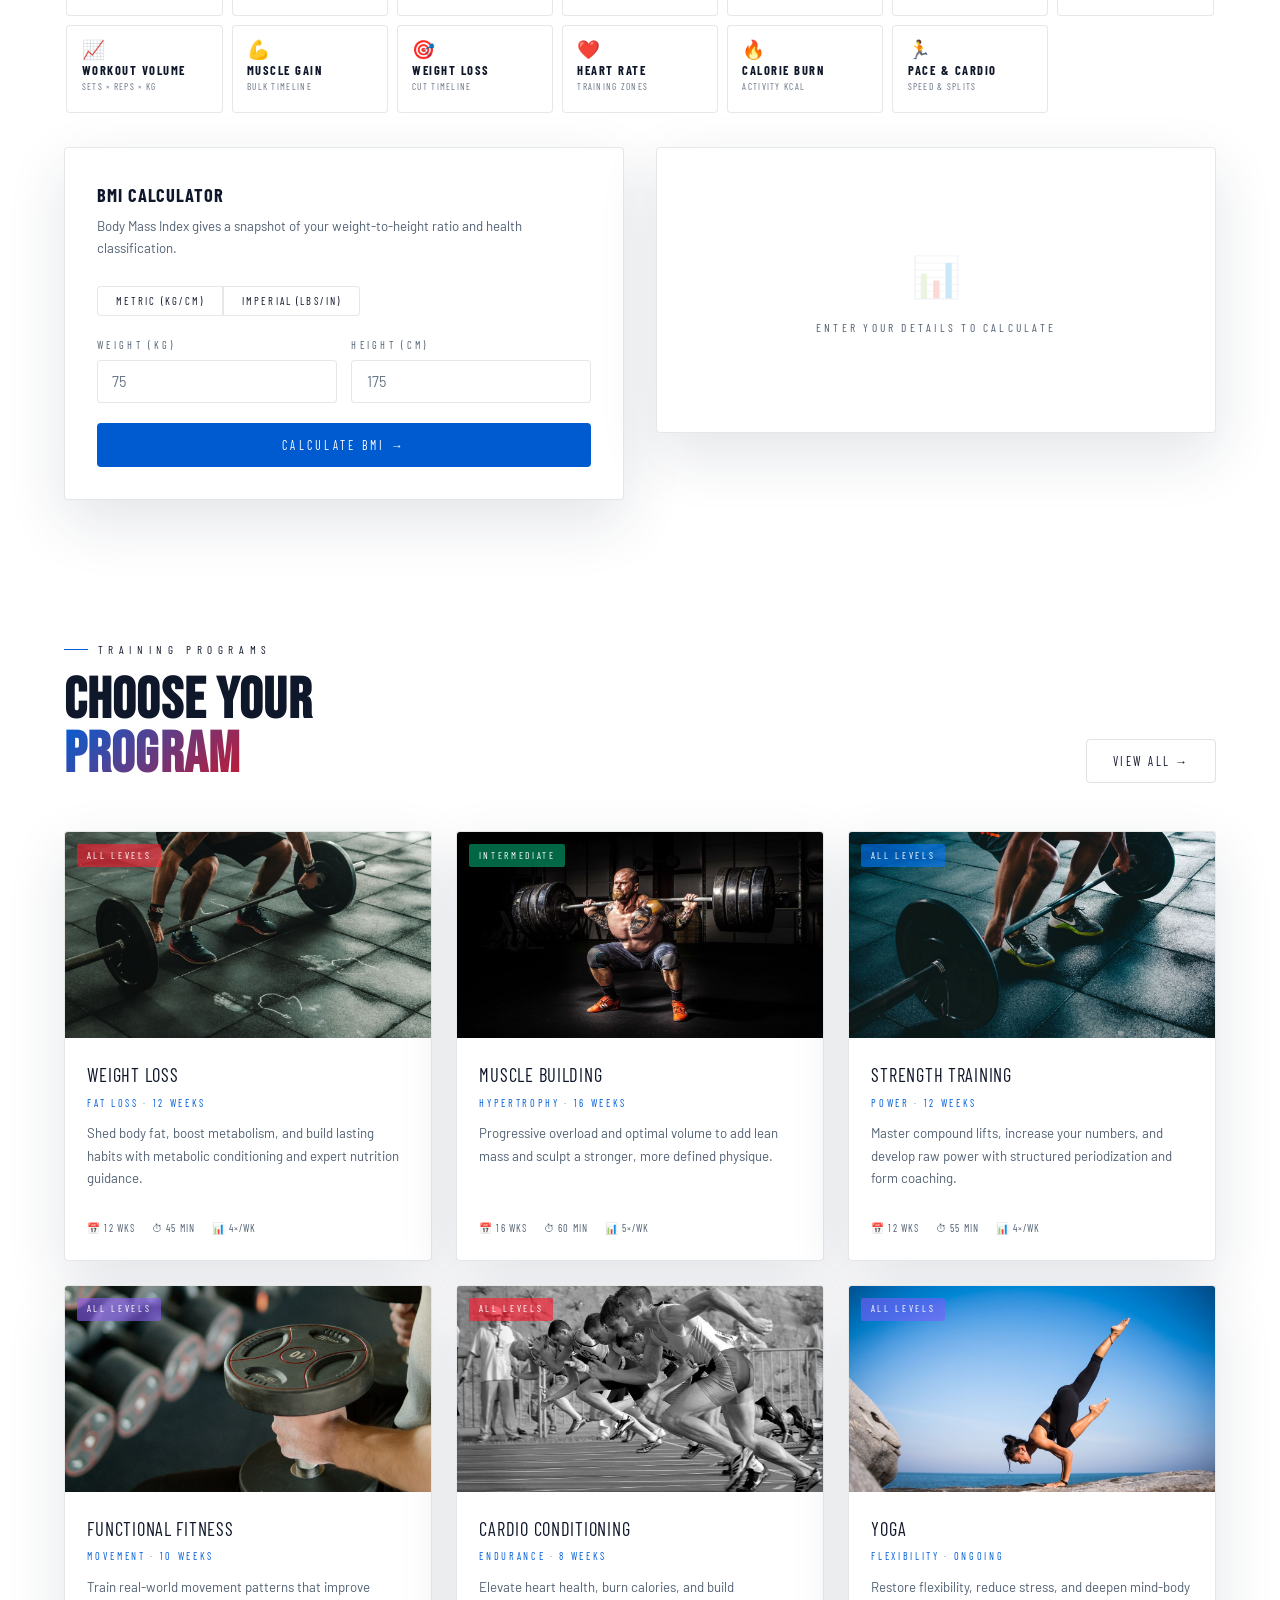
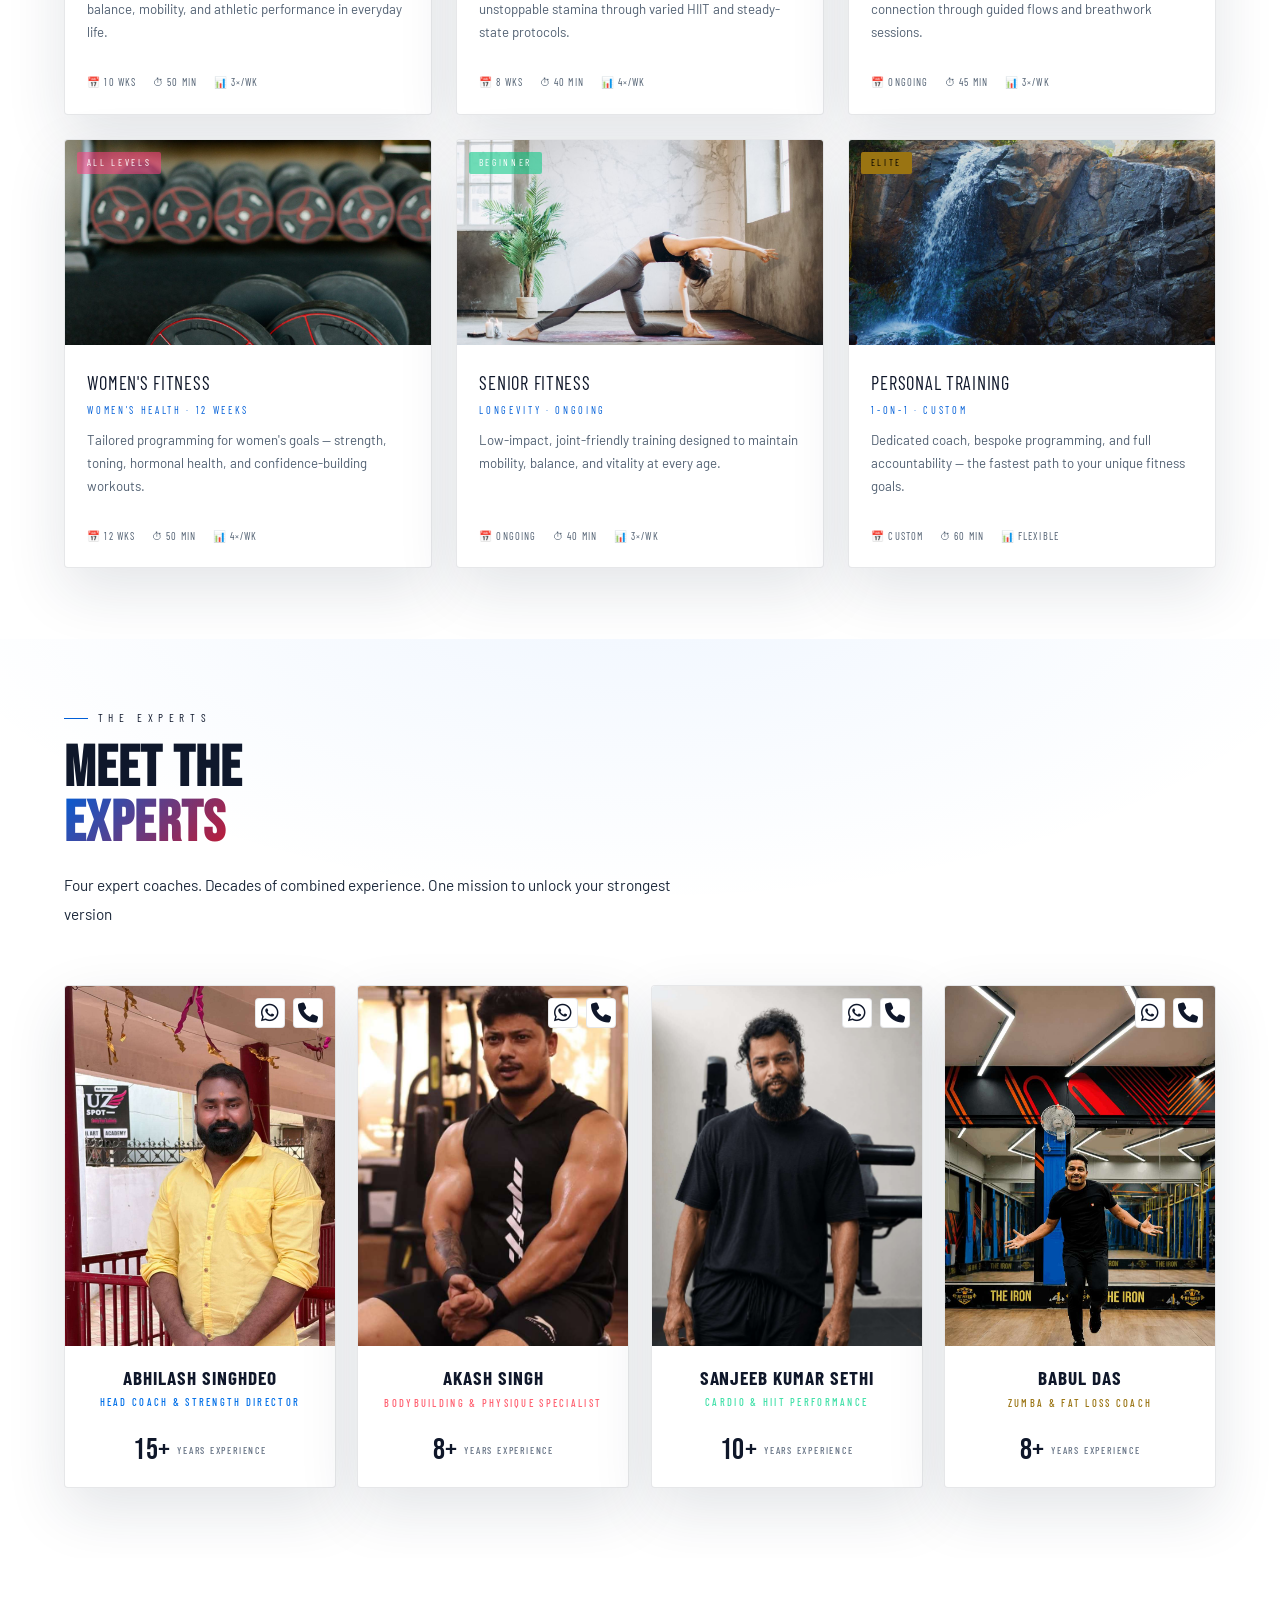
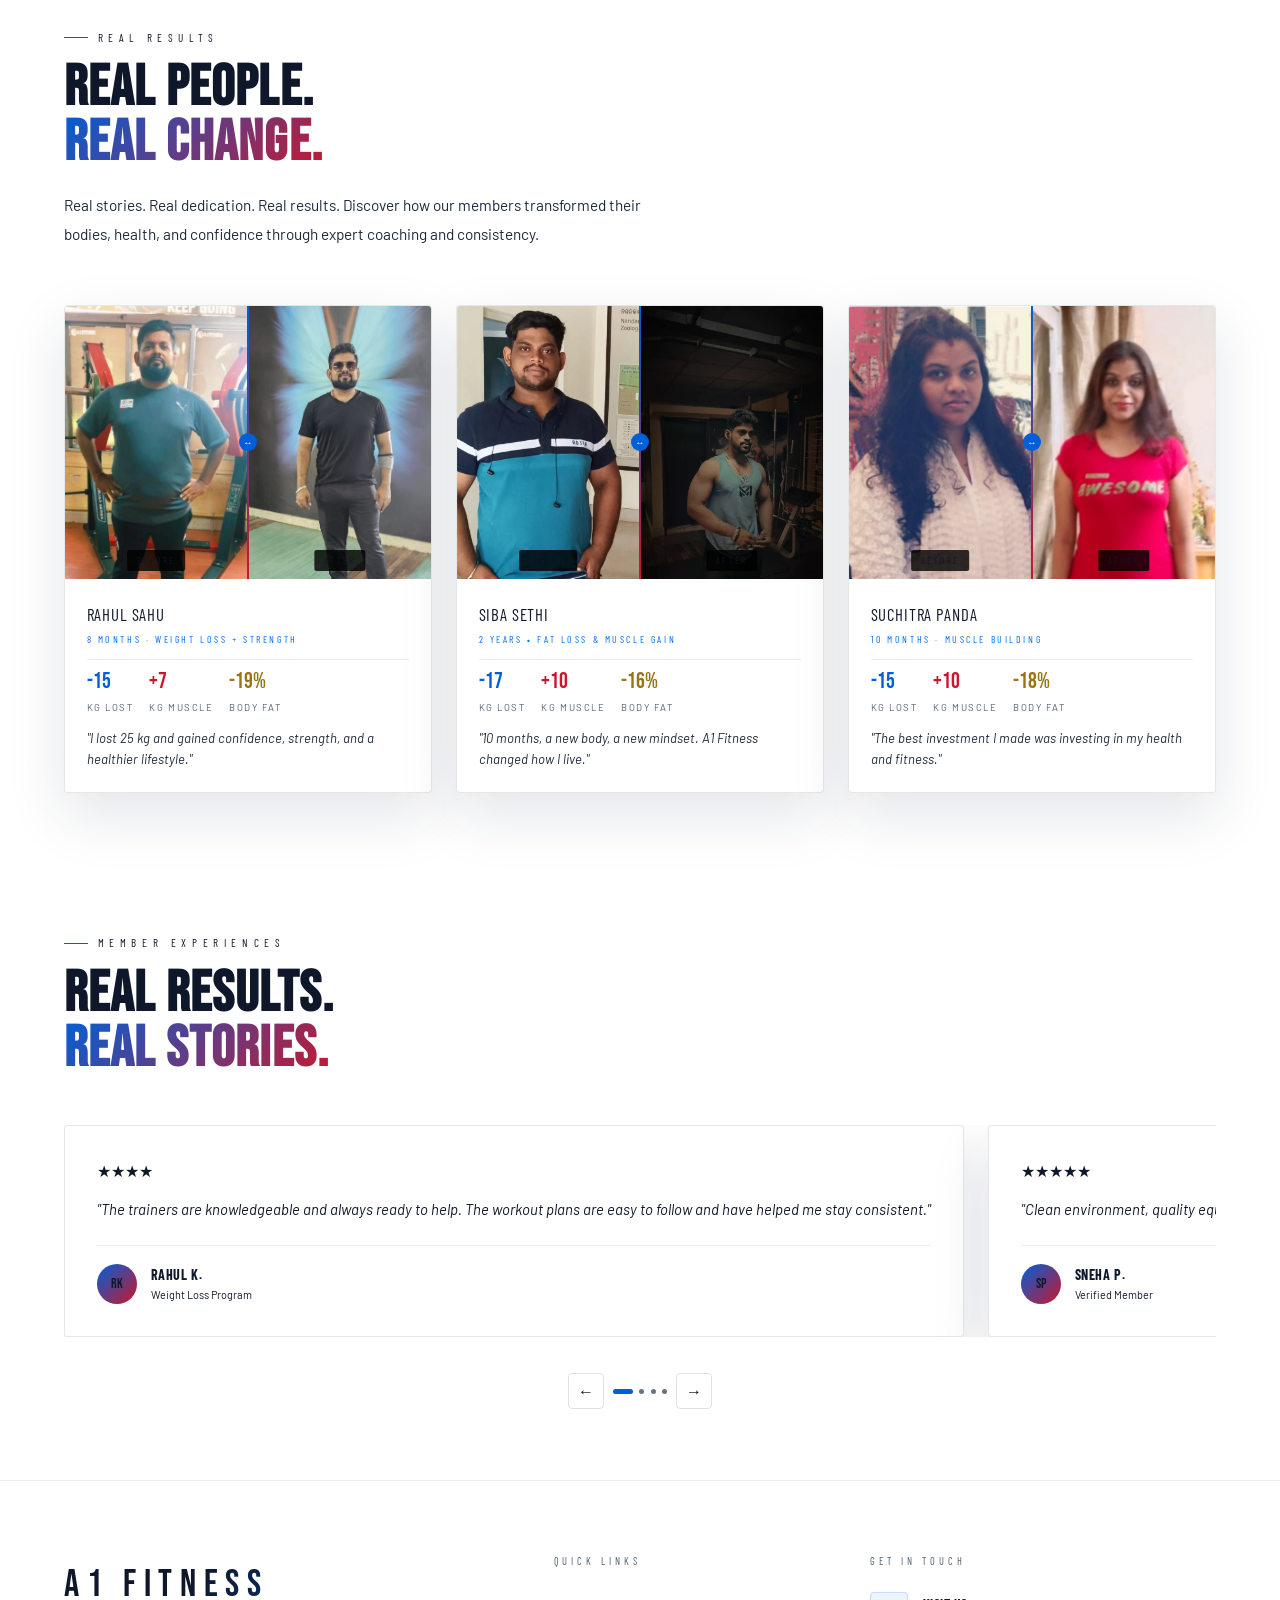
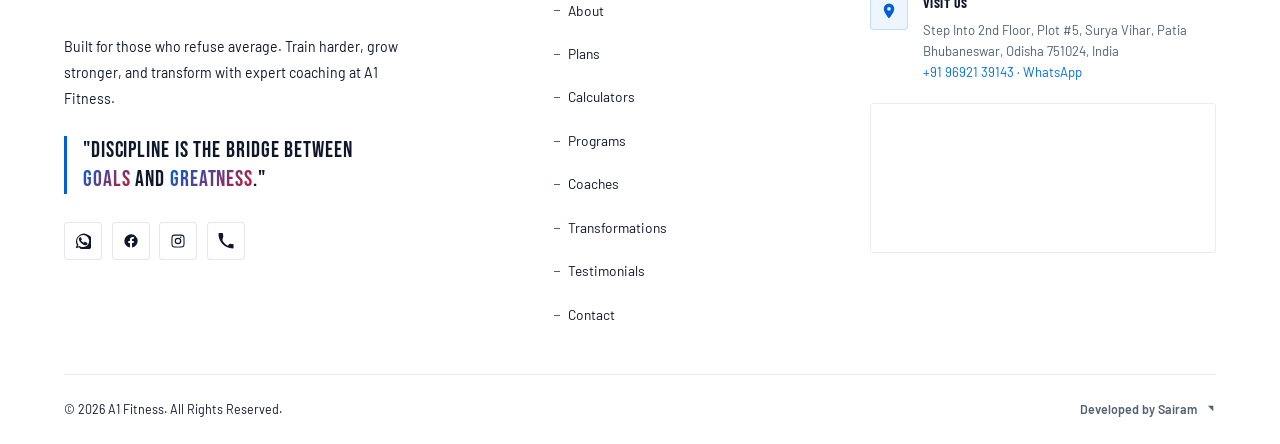
==== commit a0786e74: "update est year" ====
--- a/index.html
+++ b/index.html
@@ -598,7 +598,7 @@
 <!-- END VIDEO SLIDER -->
 
 <!-- STATS -->
-<section id="stats"><h2 class="stats-title reveal">A1 Fitness By The Numbers</h2><div class="stats-grid reveal"><div class="stat-c"><div class="stat-value"><div class="stat-num" data-t="150">0</div><div class="stat-suf">+</div></div><div class="stat-lbl">Active Members</div></div><div class="stat-c"><div class="stat-value"><div class="stat-num" data-t="400">0</div><div class="stat-suf">+</div></div><div class="stat-lbl">Transformations</div></div><div class="stat-c"><div class="stat-value"><div class="stat-num" data-t="8">0</div><div class="stat-suf"></div></div><div class="stat-lbl">Years Experience</div></div><div class="stat-c"><div class="stat-value"><div class="stat-num" data-t="5">0</div><div class="stat-suf"></div></div><div class="stat-lbl">Fitness Experts</div></div><div class="stat-c"><div class="stat-value"><div class="stat-num" data-t="97">0</div><div class="stat-suf">%</div></div><div class="stat-lbl">Satisfaction Rate</div></div></div></section>
+<section id="stats"><h2 class="stats-title reveal">A1 Fitness By The Numbers</h2><div class="stats-grid reveal"><div class="stat-c"><div class="stat-value"><div class="stat-num" data-t="150">0</div><div class="stat-suf">+</div></div><div class="stat-lbl">Active Members</div></div><div class="stat-c"><div class="stat-value"><div class="stat-num" data-t="400">0</div><div class="stat-suf">+</div></div><div class="stat-lbl">Transformations</div></div><div class="stat-c"><div class="stat-value"><div class="stat-num" data-t="15">0</div><div class="stat-suf"></div></div><div class="stat-lbl">Years Experience</div></div><div class="stat-c"><div class="stat-value"><div class="stat-num" data-t="5">0</div><div class="stat-suf"></div></div><div class="stat-lbl">Fitness Experts</div></div><div class="stat-c"><div class="stat-value"><div class="stat-num" data-t="97">0</div><div class="stat-suf">%</div></div><div class="stat-lbl">Satisfaction Rate</div></div></div></section>
 
 <!-- MEMBERSHIP -->
 <section id="membership"><div class="reveal" style="text-align:center"><div class="sl" style="justify-content:center">Membership</div><h2 class="st">CHOOSE YOUR<br><span>PLAN</span></h2></div>
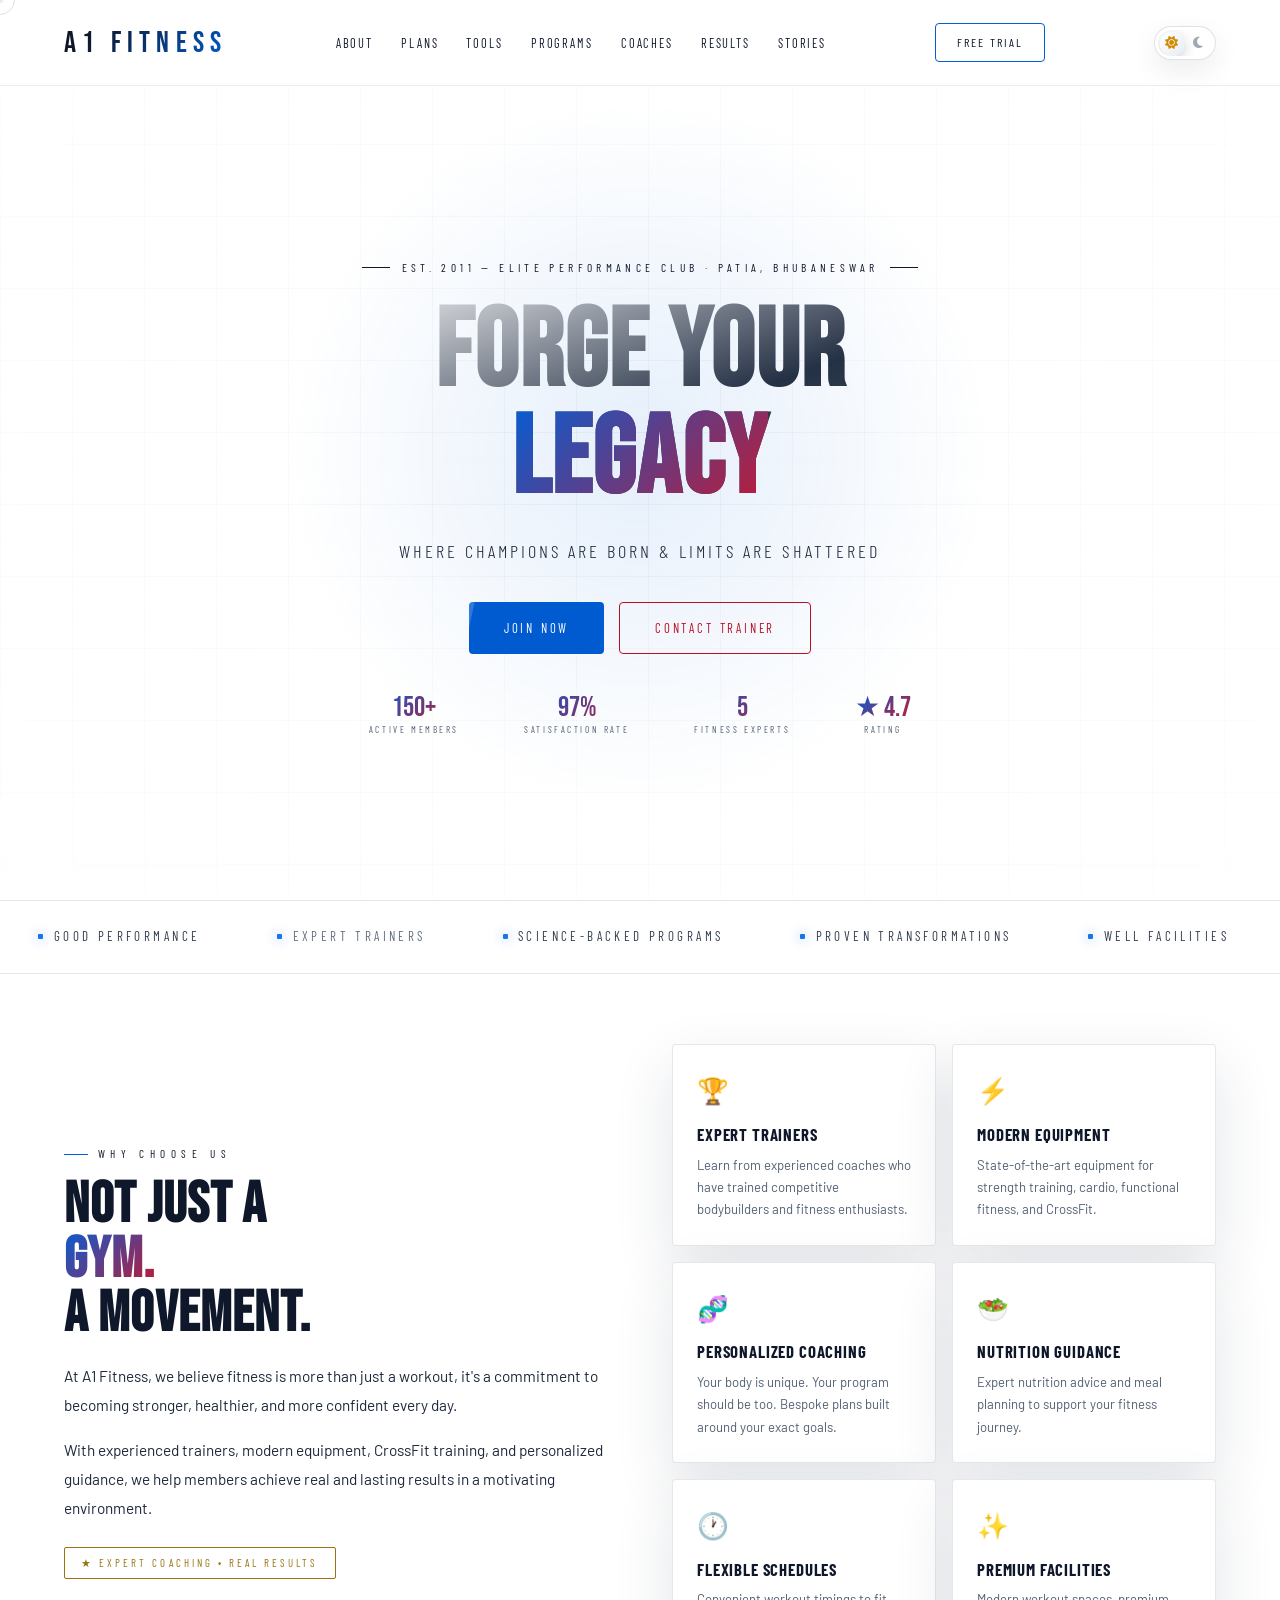
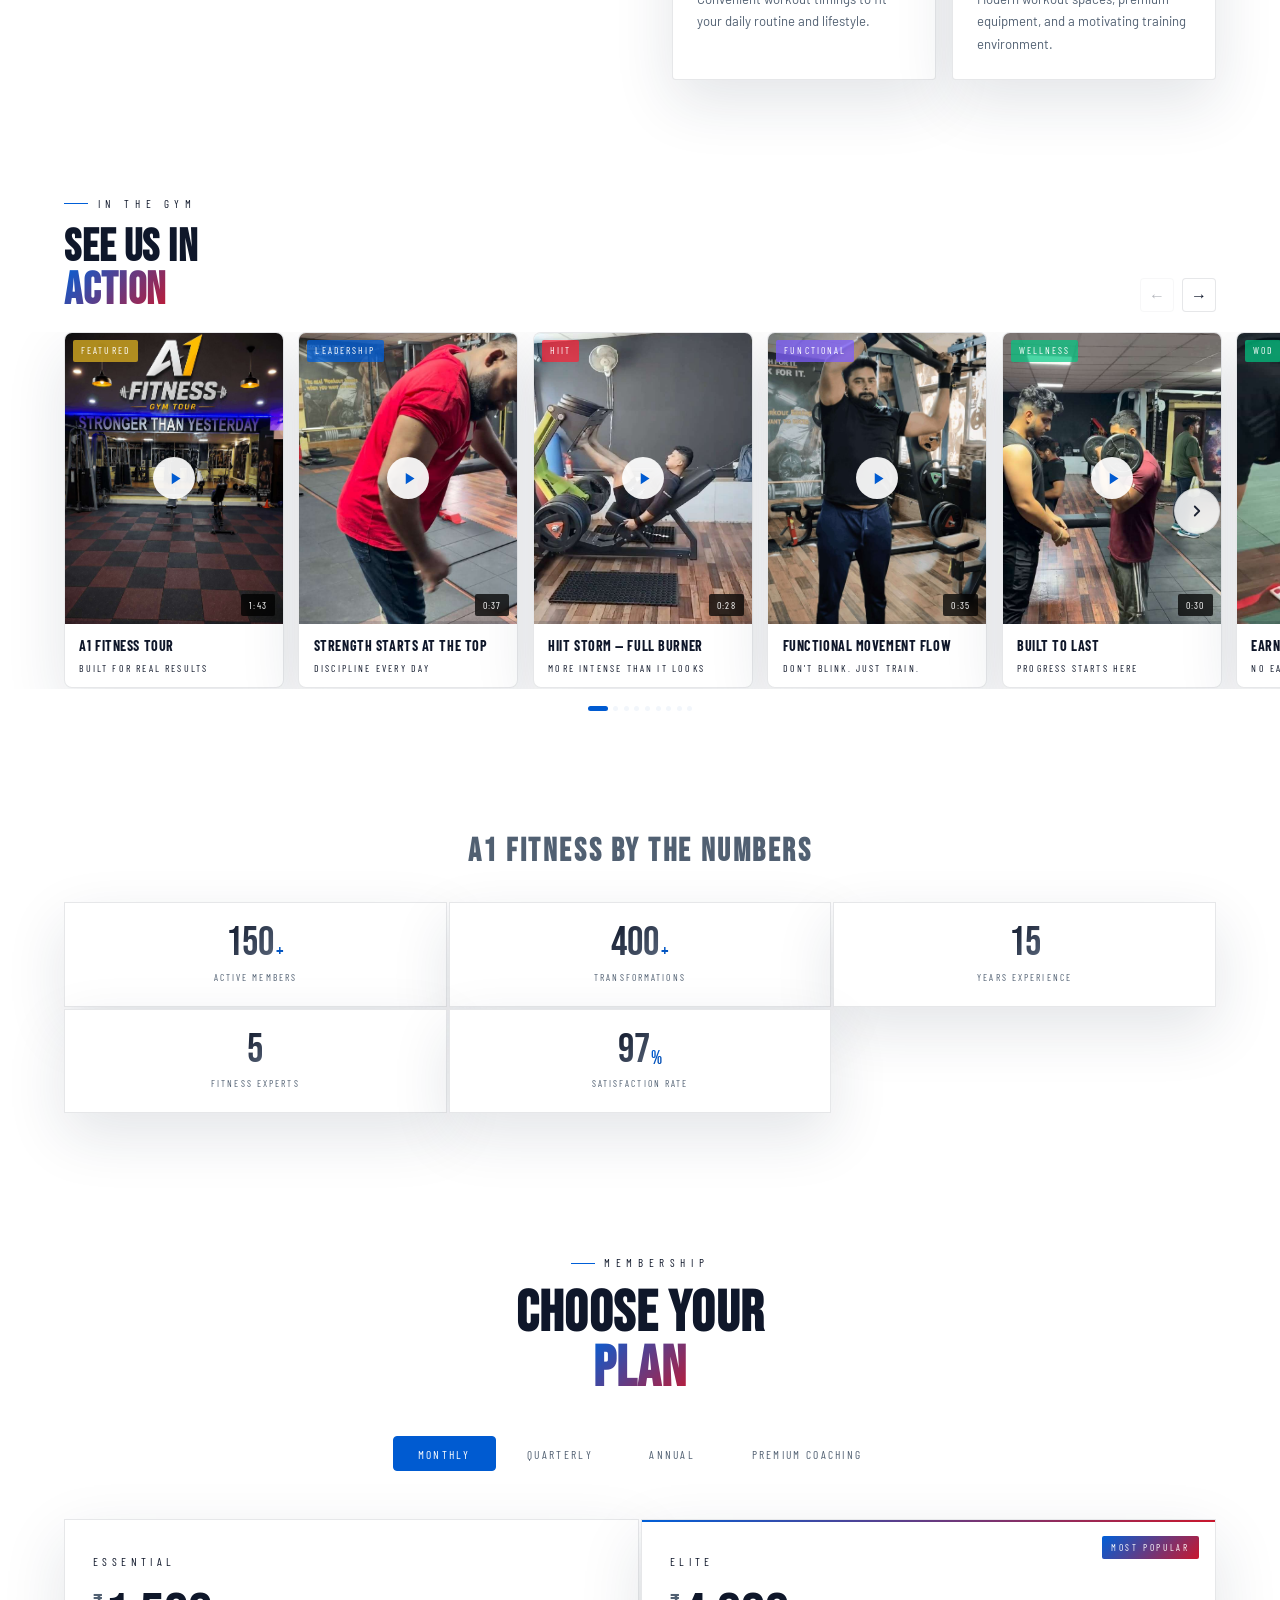
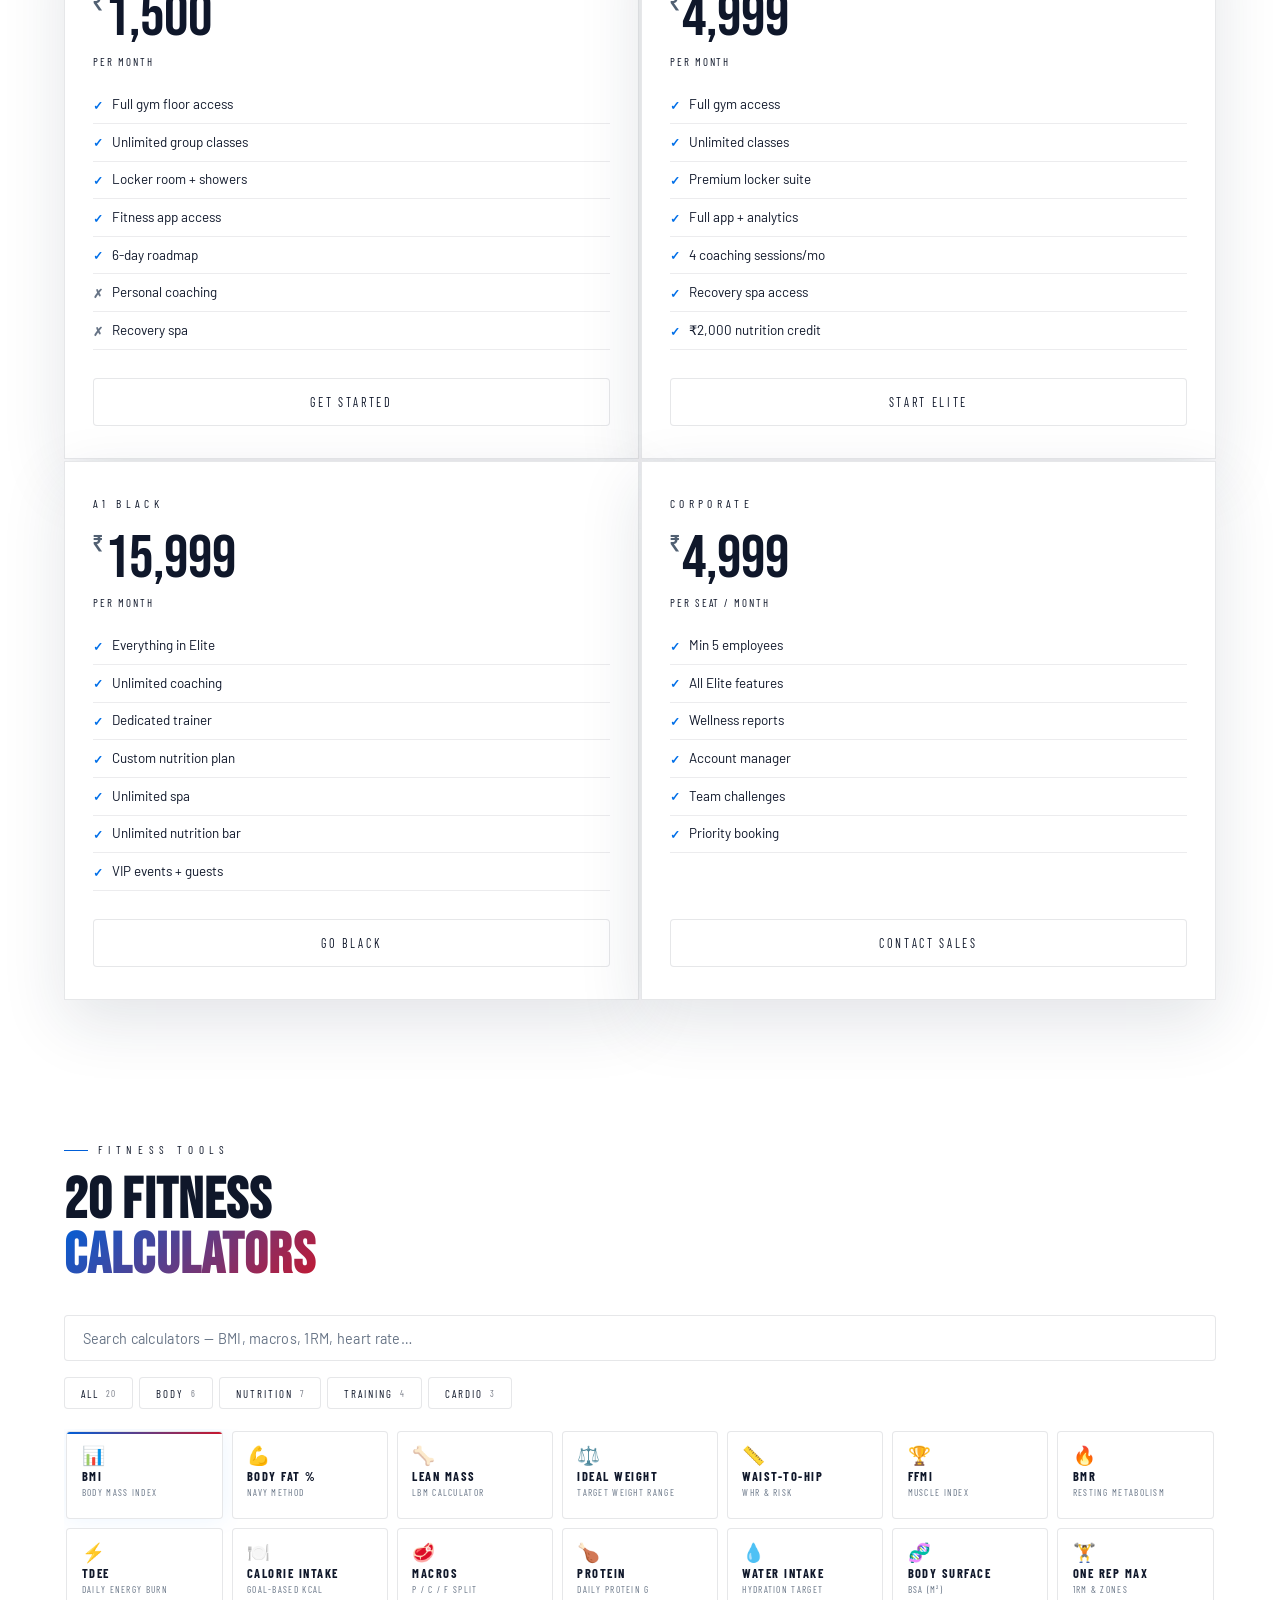
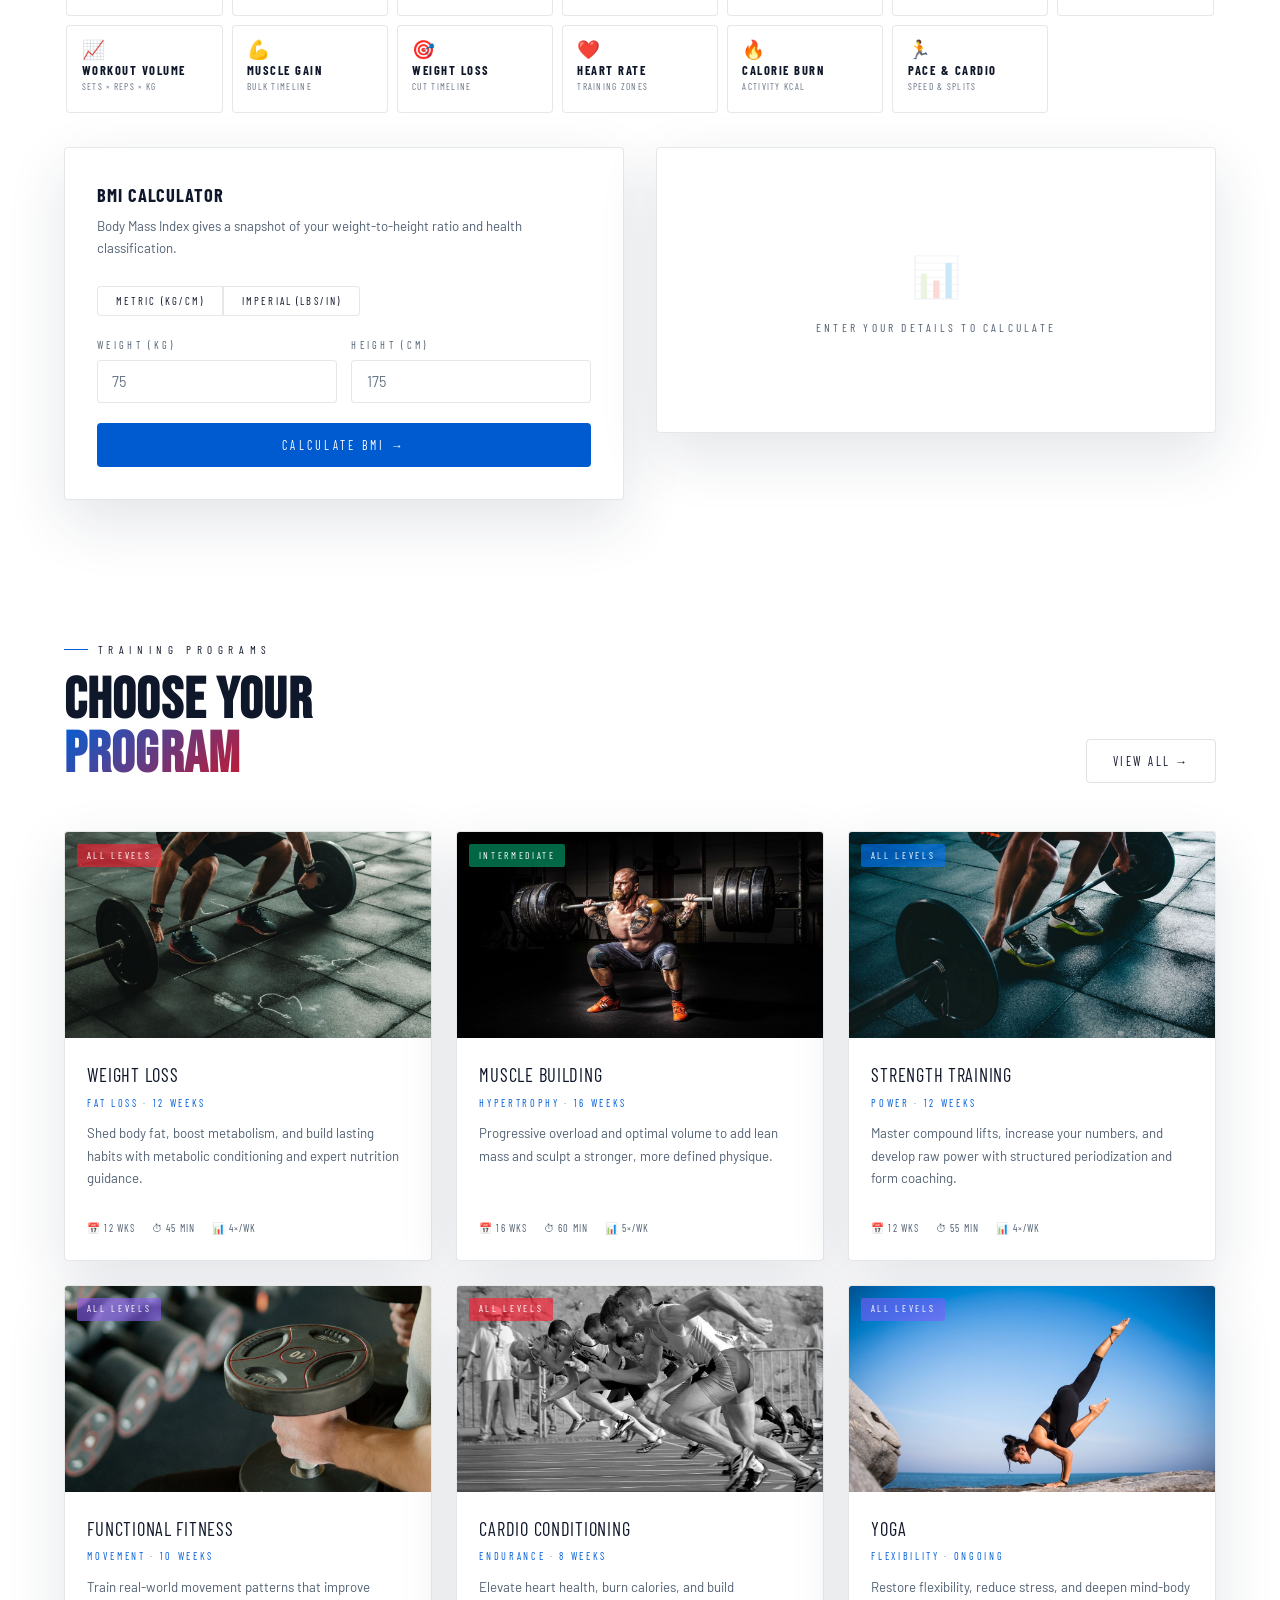
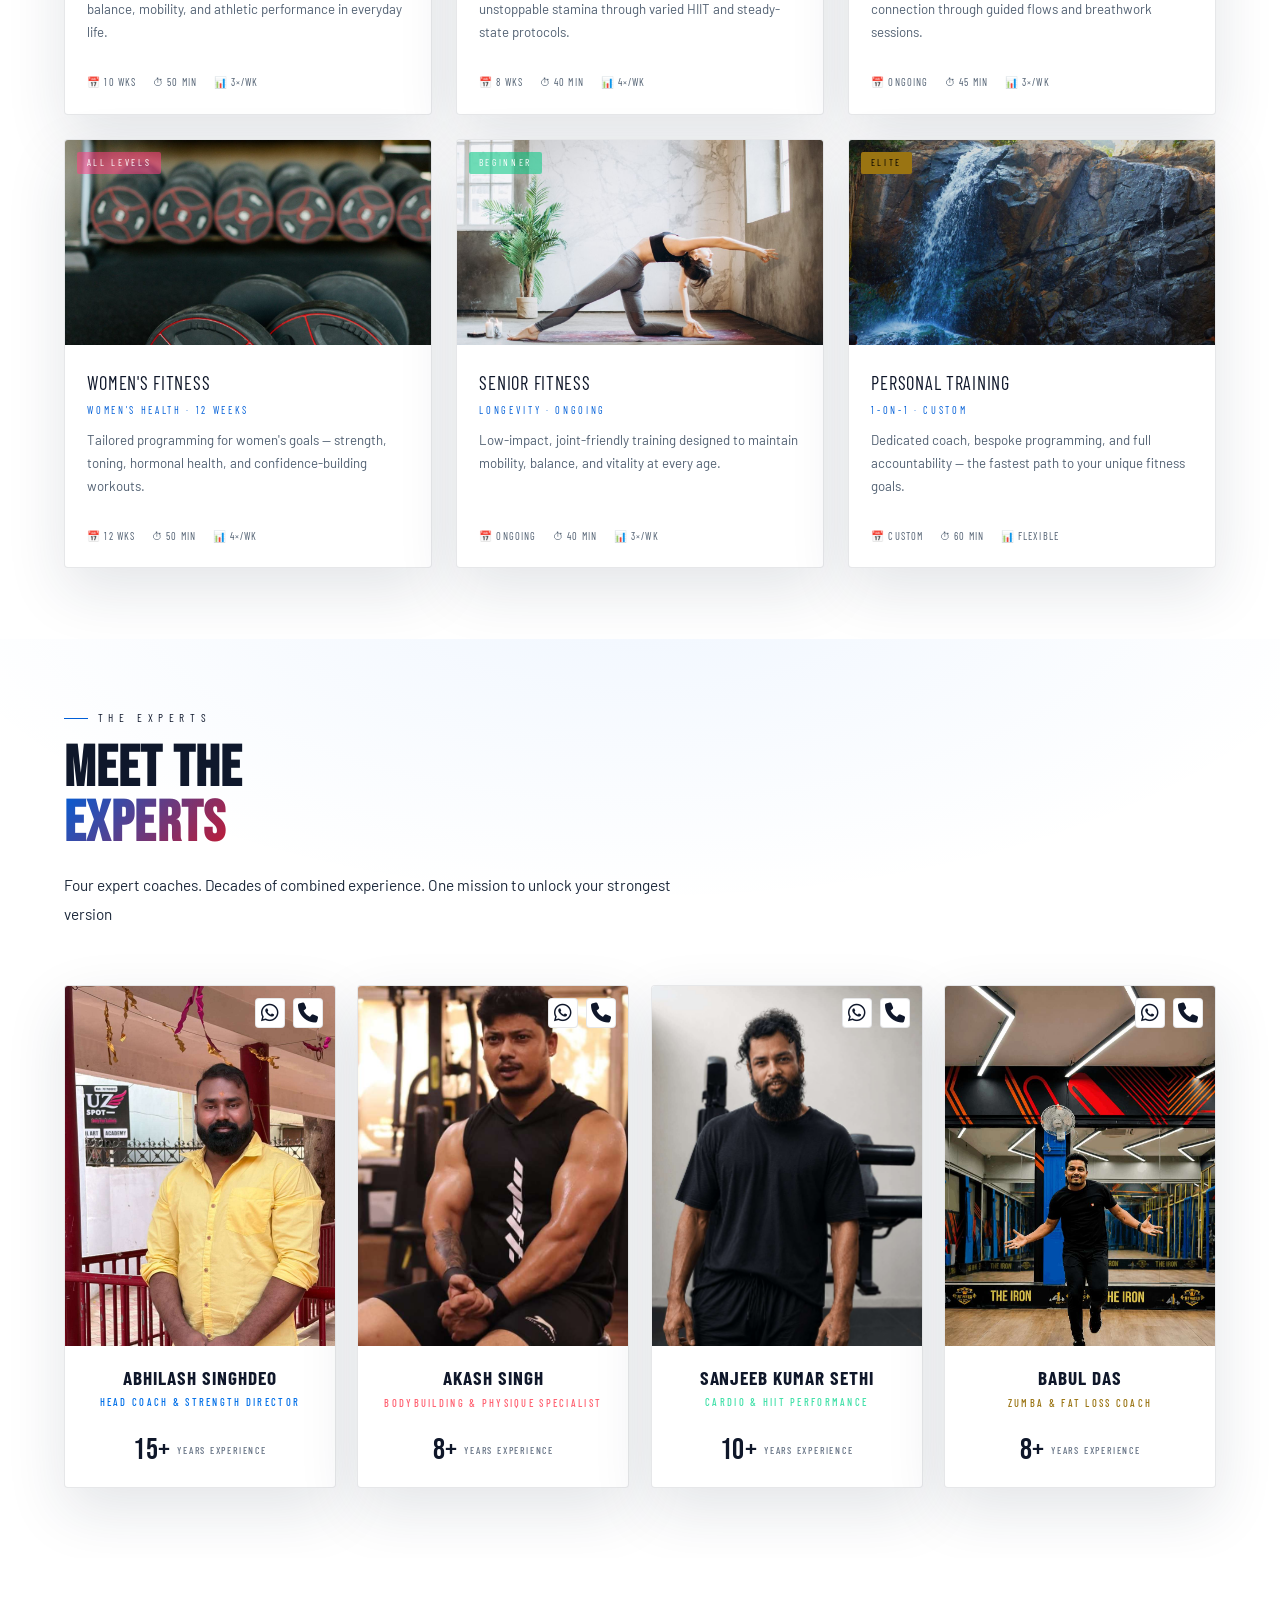
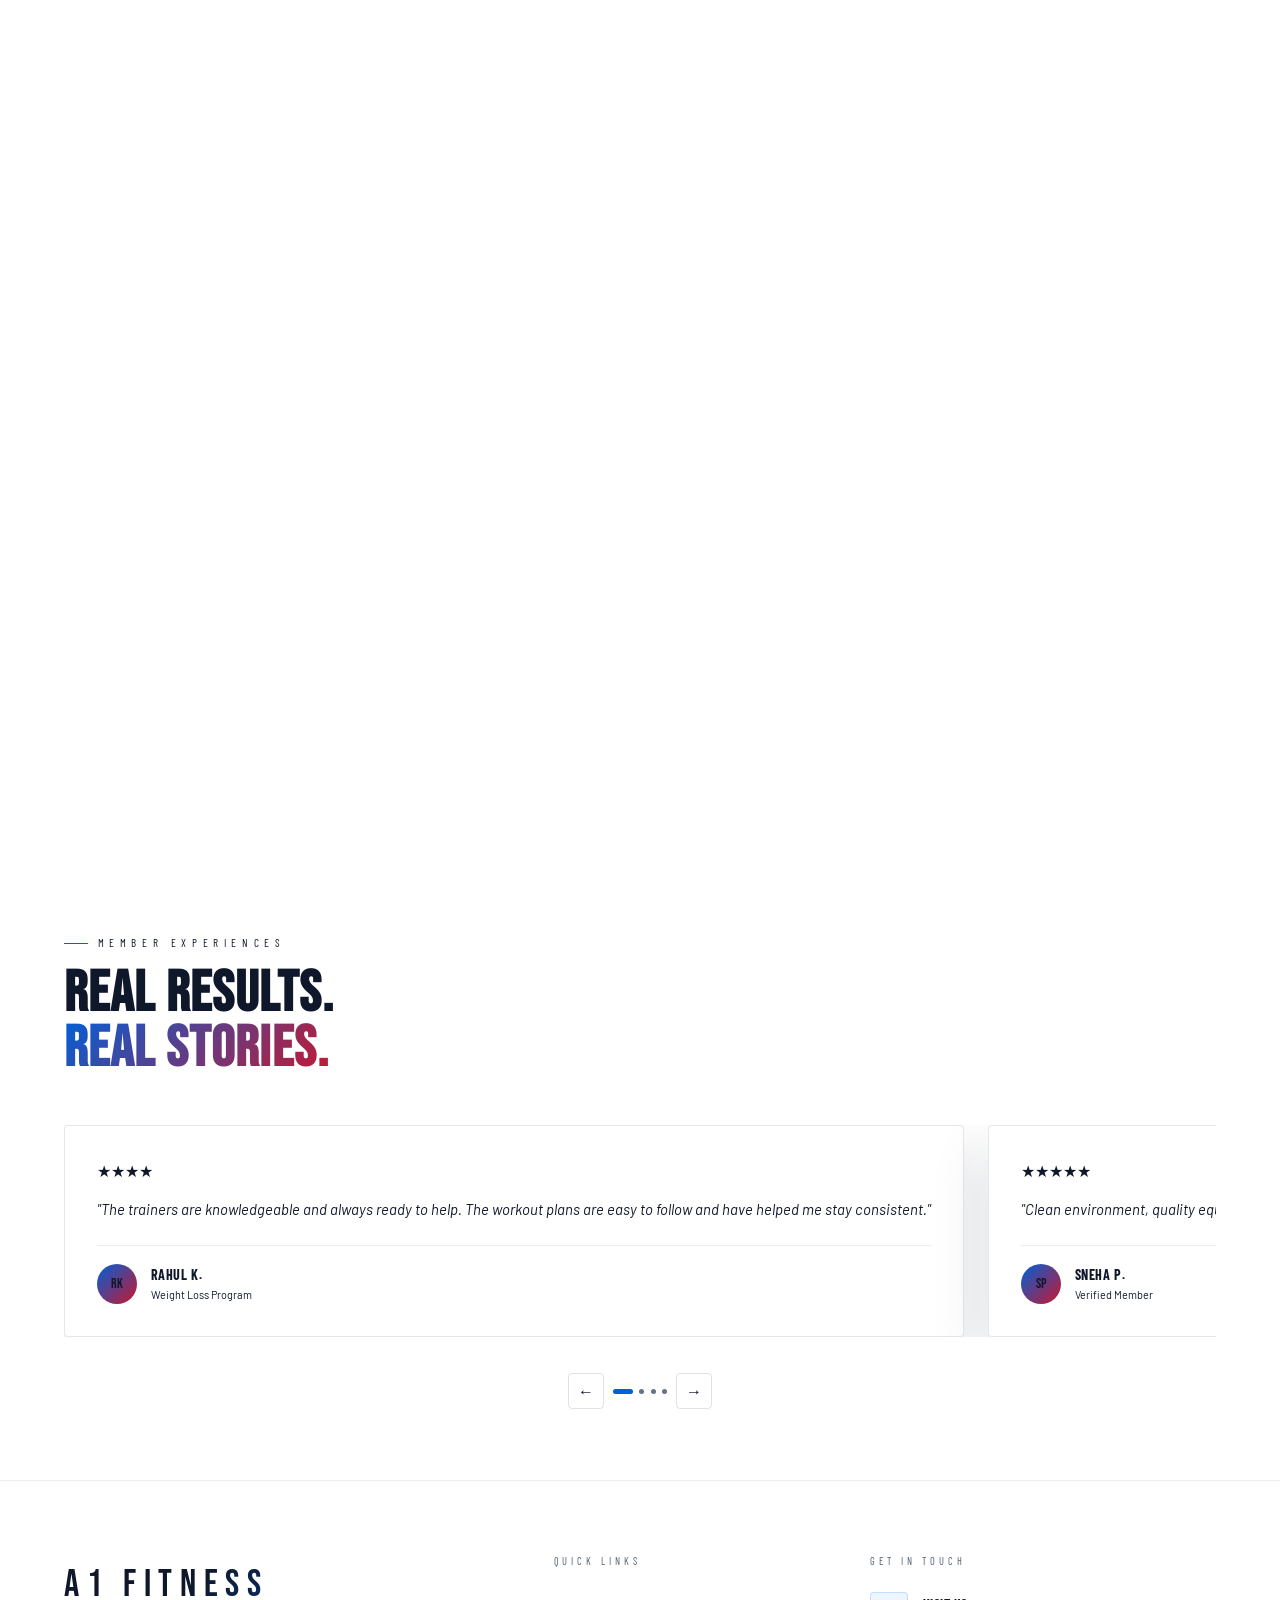
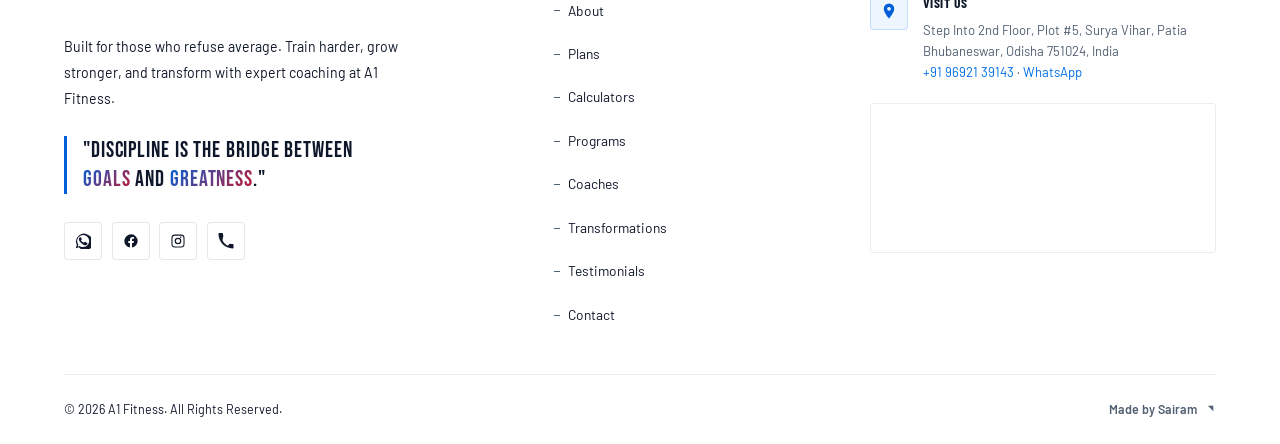
==== commit dc5fea86: "updated all bugs" ====
--- a/index.html
+++ b/index.html
@@ -19,12 +19,12 @@
 </script>
 <title>A1 FITNESS | Best Gym in Bhubaneswar — Personal Training, CrossFit &amp; Weight Loss</title>
 <meta name="description" content="A1 FITNESS is the best gym in Bhubaneswar, Patia. Strength training, CrossFit, personal trainers, weight loss &amp; women's fitness. ★ 4.7 rating · Free trial · Call +91 96921 39143">
-<meta name="keywords" content="gym in Bhubaneswar, best gym in Bhubaneswar, fitness center in Bhubaneswar, weight loss training Bhubaneswar, personal trainer Bhubaneswar, functional fitness Bhubaneswar, strength training Bhubaneswar, CrossFit training Bhubaneswar, women's fitness Bhubaneswar, transformation gym Bhubaneswar, gym Patia Bhubaneswar">
+<meta name="keywords" content="a1 fitness bhubaneswar, gym in Bhubaneswar, best gym in Bhubaneswar, fitness center in Bhubaneswar, weight loss training Bhubaneswar, personal trainer Bhubaneswar, functional fitness Bhubaneswar, strength training Bhubaneswar, CrossFit training Bhubaneswar, women's fitness Bhubaneswar, transformation gym Bhubaneswar, gym Patia Bhubaneswar">
 <meta name="author" content="A1 FITNESS">
 <meta name="robots" content="index, follow, max-image-preview:large, max-snippet:-1, max-video-preview:-1">
 <meta name="googlebot" content="index, follow">
 <meta name="bingbot" content="index, follow">
-<link rel="canonical" href="https://a1fitnessbbsr.github.io/">
+<link rel="canonical" href="https://a1fitnessbbsr.github.io/a1fitnessbbsr/">
 <link rel="sitemap" type="application/xml" title="Sitemap" href="sitemap.xml">
 <meta name="theme-color" content="#ffffff">
 <meta name="color-scheme" content="light dark">
@@ -43,9 +43,9 @@
 <meta property="og:locale" content="en_IN">
 <meta property="og:title" content="A1 FITNESS | Best Gym in Bhubaneswar — Personal Training &amp; CrossFit">
 <meta property="og:description" content="Premium fitness center in Patia, Bhubaneswar. Elite coaches, 9 training programs, 400+ transformations. Book your free trial today.">
-<meta property="og:url" content="https://a1fitnessbbsr.github.io/">
-<meta property="og:image" content="https://a1fitnessbbsr.github.io/assets/images/hero-bg.jpg">
-<meta property="og:image:secure_url" content="https://a1fitnessbbsr.github.io/assets/images/hero-bg.jpg">
+<meta property="og:url" content="https://a1fitnessbbsr.github.io/a1fitnessbbsr/">
+<meta property="og:image" content="https://a1fitnessbbsr.github.io/a1fitnessbbsr/assets/images/hero-bg.jpg">
+<meta property="og:image:secure_url" content="https://a1fitnessbbsr.github.io/a1fitnessbbsr/assets/images/hero-bg.jpg">
 <meta property="og:image:type" content="image/jpeg">
 <meta property="og:image:width" content="1920">
 <meta property="og:image:height" content="1080">
@@ -55,7 +55,7 @@
 <meta name="twitter:card" content="summary_large_image">
 <meta name="twitter:title" content="A1 FITNESS | Best Gym in Bhubaneswar">
 <meta name="twitter:description" content="Strength training, CrossFit, personal trainers &amp; weight loss programs in Patia, Bhubaneswar. ★ 4.7 · Free trial available.">
-<meta name="twitter:image" content="https://a1fitnessbbsr.github.io/assets/images/hero-bg.jpg">
+<meta name="twitter:image" content="https://a1fitnessbbsr.github.io/a1fitnessbbsr/assets/images/hero-bg.jpg">
 <meta name="twitter:image:alt" content="A1 FITNESS — premium gym and fitness center in Bhubaneswar">
 
 <!-- Favicon & PWA -->
@@ -1239,7 +1239,7 @@
 <div class="fb-map"><iframe src="https://www.google.com/maps/embed?pb=!1m18!1m12!1m3!1d467.57805494029344!2d85.82747523610689!3d20.357127900000002!2m3!1f0!2f0!3f0!3m2!1i1024!2i768!4f13.1!3m3!1m2!1s0x3a19093f611c6667%3A0xc3788a4dba3223a!2sA1%20FITNESS!5e0!3m2!1sen!2sin!4v1781398868070!5m2!1sen!2sin" loading="lazy" referrerpolicy="no-referrer-when-downgrade" title="A1 FITNESS gym location map — Patia, Bhubaneswar, Odisha" allowfullscreen></iframe></div>
 </div>
 </div>
-<div class="footer-bottom"><p>© 2026 A1 Fitness. All Rights Reserved.</p><div class="fbl"><a href="https://itsairamkumar.github.io/portfolio/" target="_blank" rel="noopener noreferrer" class="fb-credit">Developed by Sairam <svg viewBox="0 0 24 24"><path d="M5 19 19 5M9 5h10v10"/></svg></a></div></div>
+<div class="footer-bottom"><p>© 2026 A1 Fitness. All Rights Reserved.</p><div class="fbl"><a href="https://itsairamkumar.github.io/portfolio/" target="_blank" rel="noopener noreferrer" class="fb-credit">Made by Sairam <svg viewBox="0 0 24 24"><path d="M5 19 19 5M9 5h10v10"/></svg></a></div></div>
 </footer>
 <script src="assets/scripts/a1fitness.js"></script>
 </body></html>
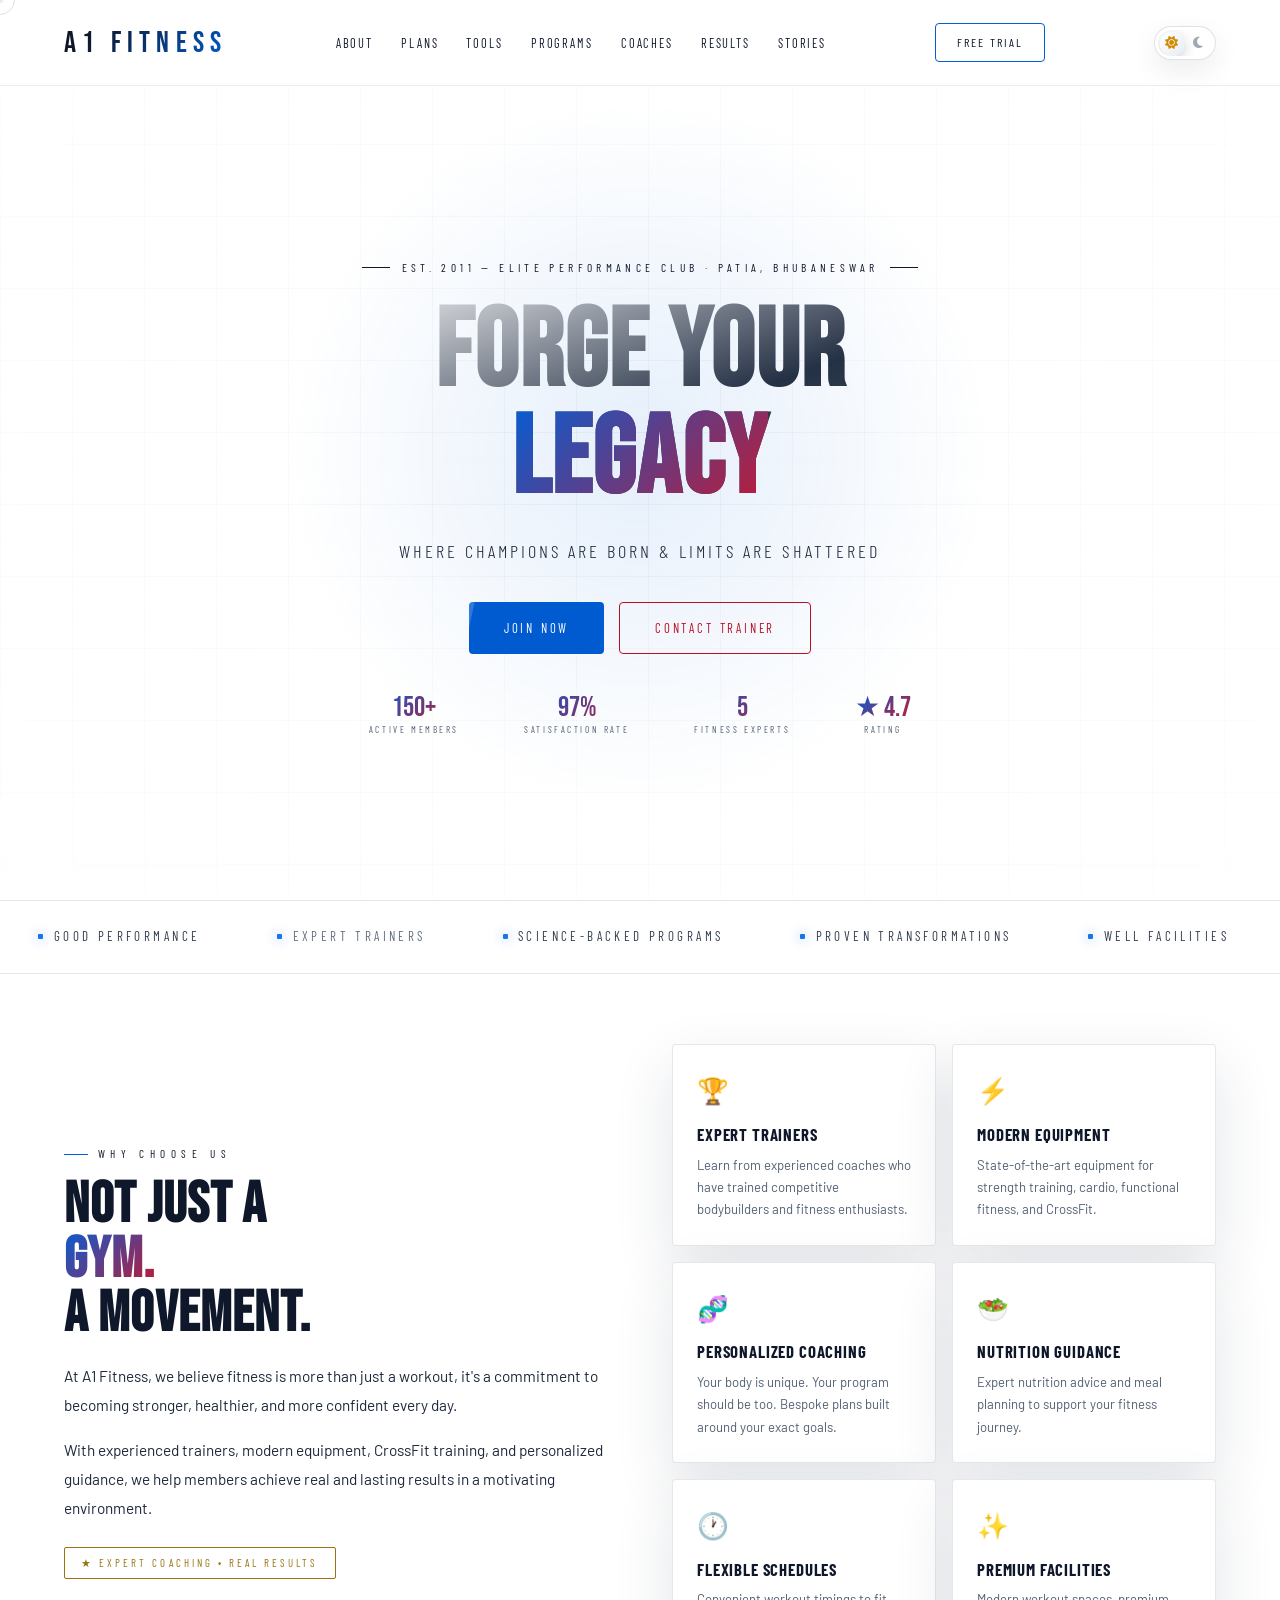
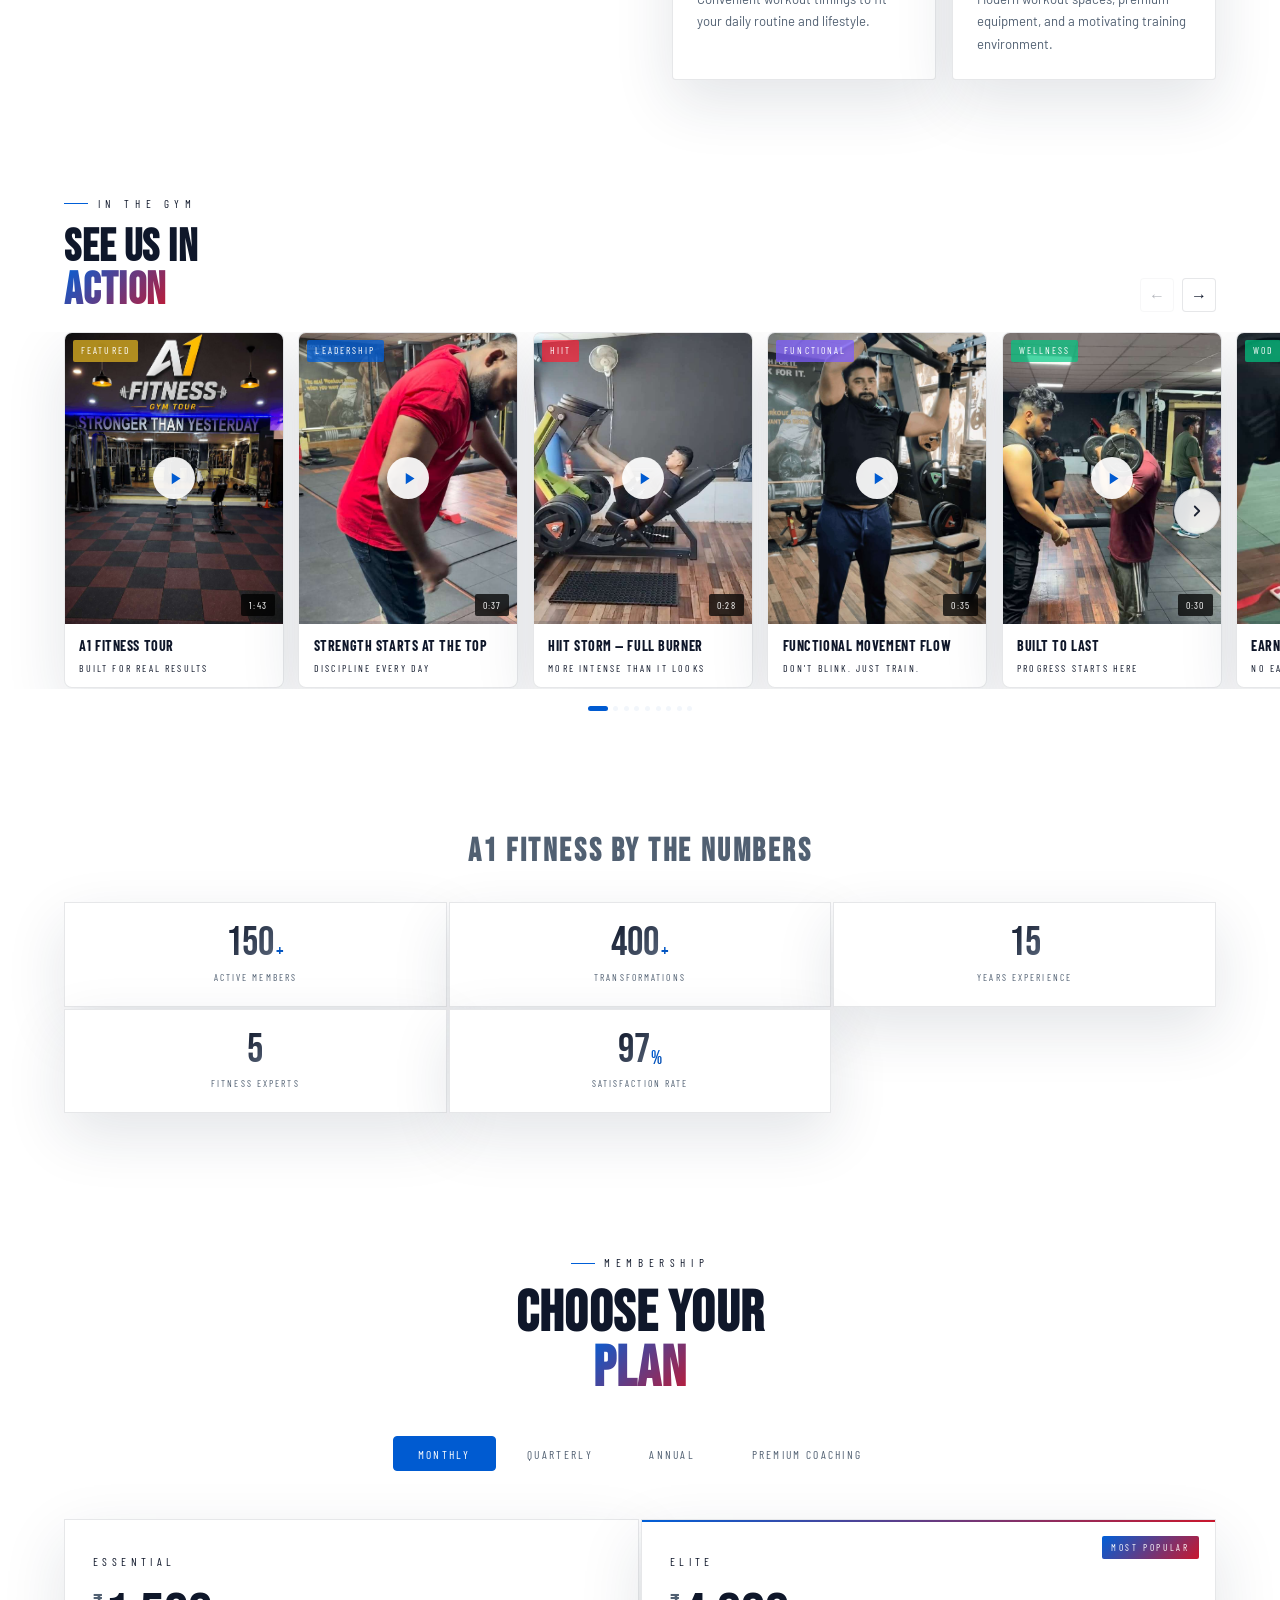
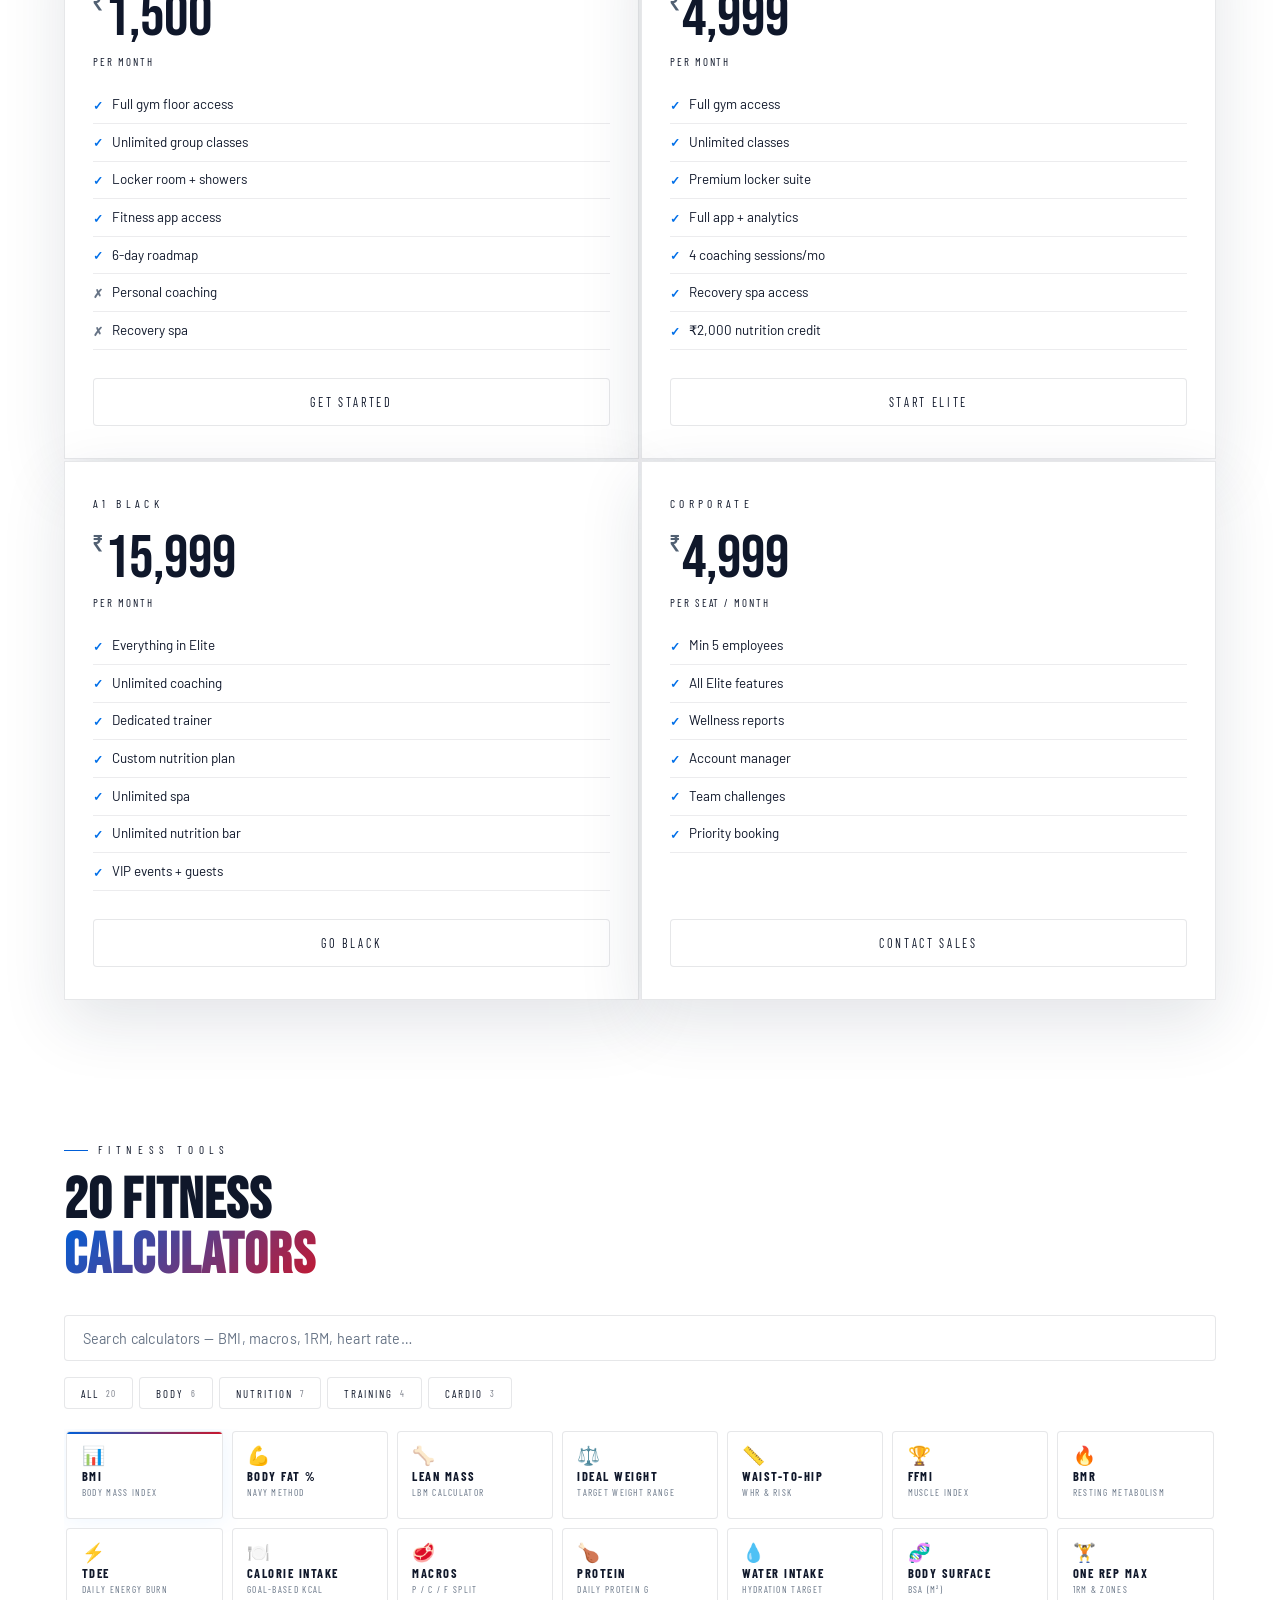
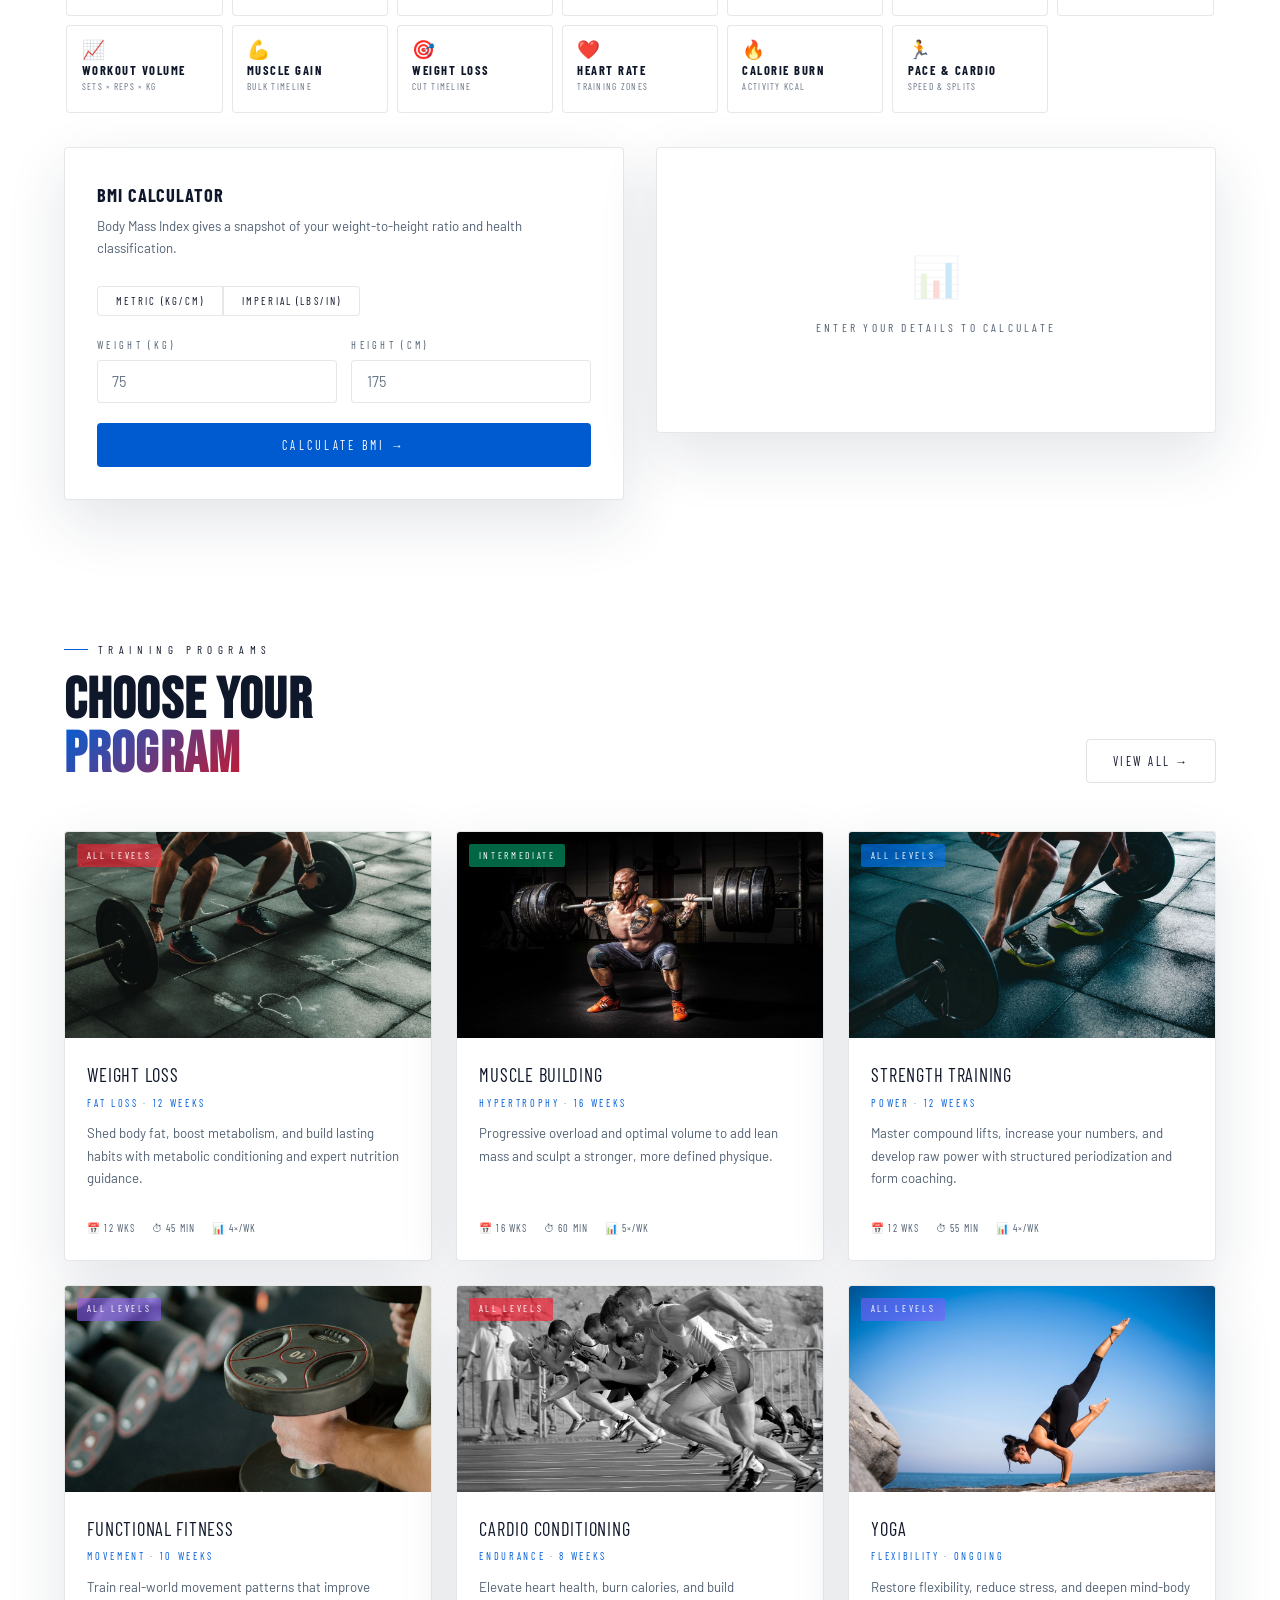
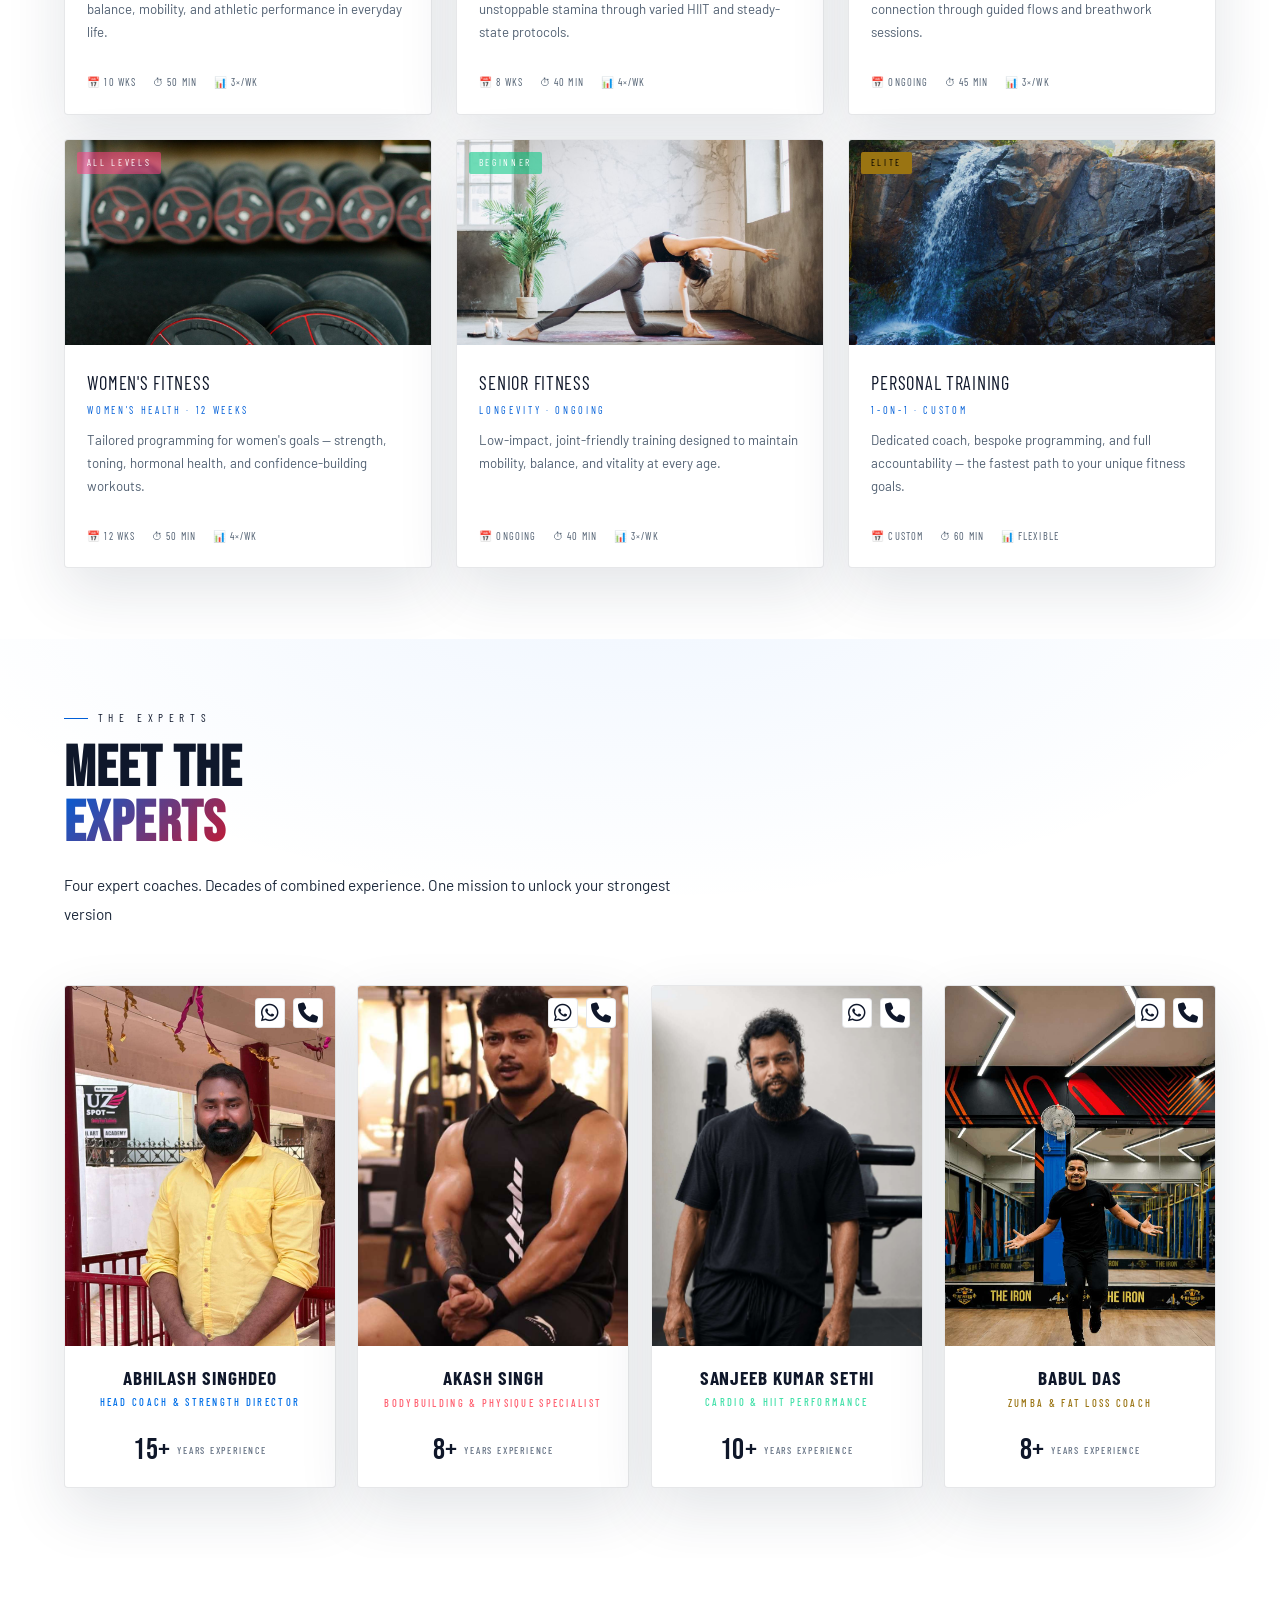
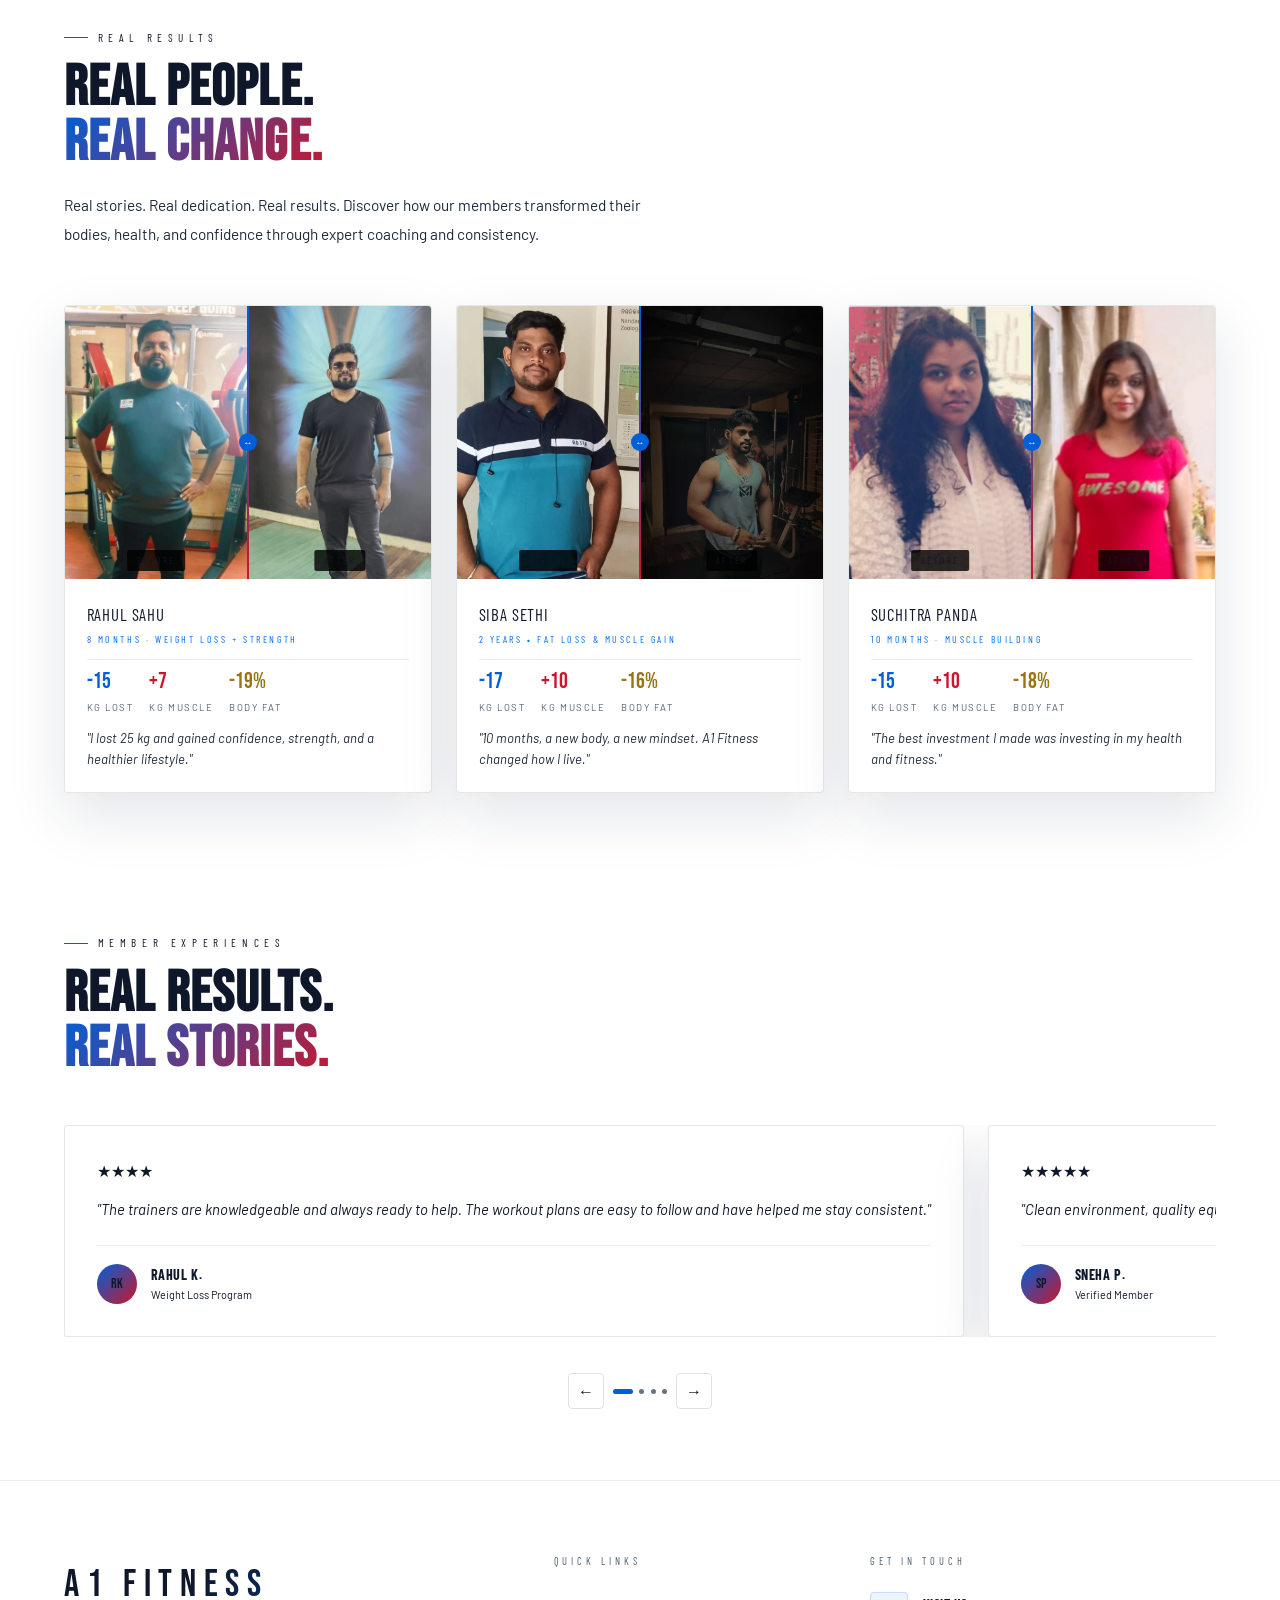
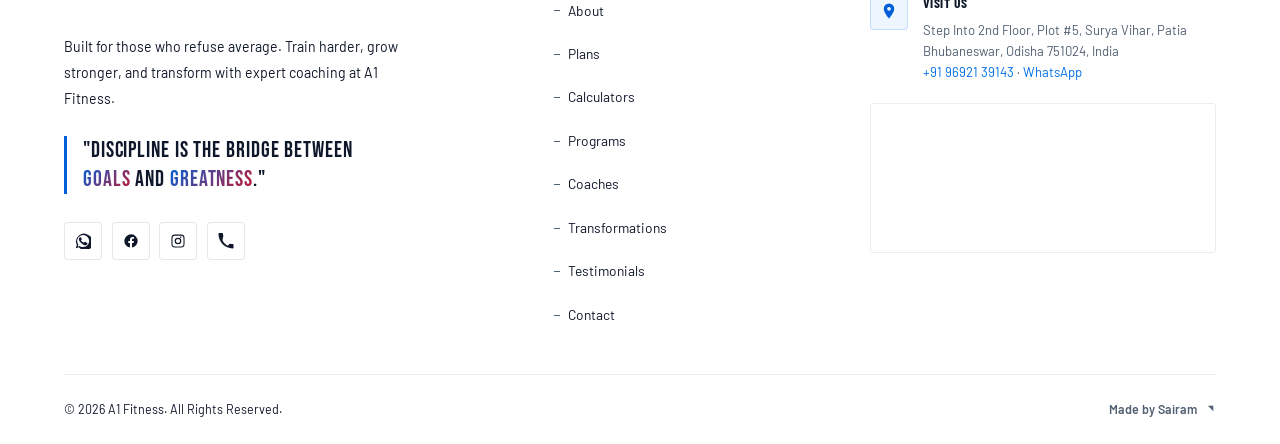
==== commit c1d97dbb: "Update index.html" ====
--- a/index.html
+++ b/index.html
@@ -352,7 +352,7 @@
         <div class="vs-video-wrap">
           <video preload="none" playsinline webkit-playsinline loop
             title="A1 FITNESS gym tour — best fitness center in Bhubaneswar Patia"
-            src="assets/videos/gymtour.mp4"
+            src="assets/videos/gymtour.MP4"
             poster="assets/images/gymtour.jpg">
           </video>
           <div class="vs-poster"></div>
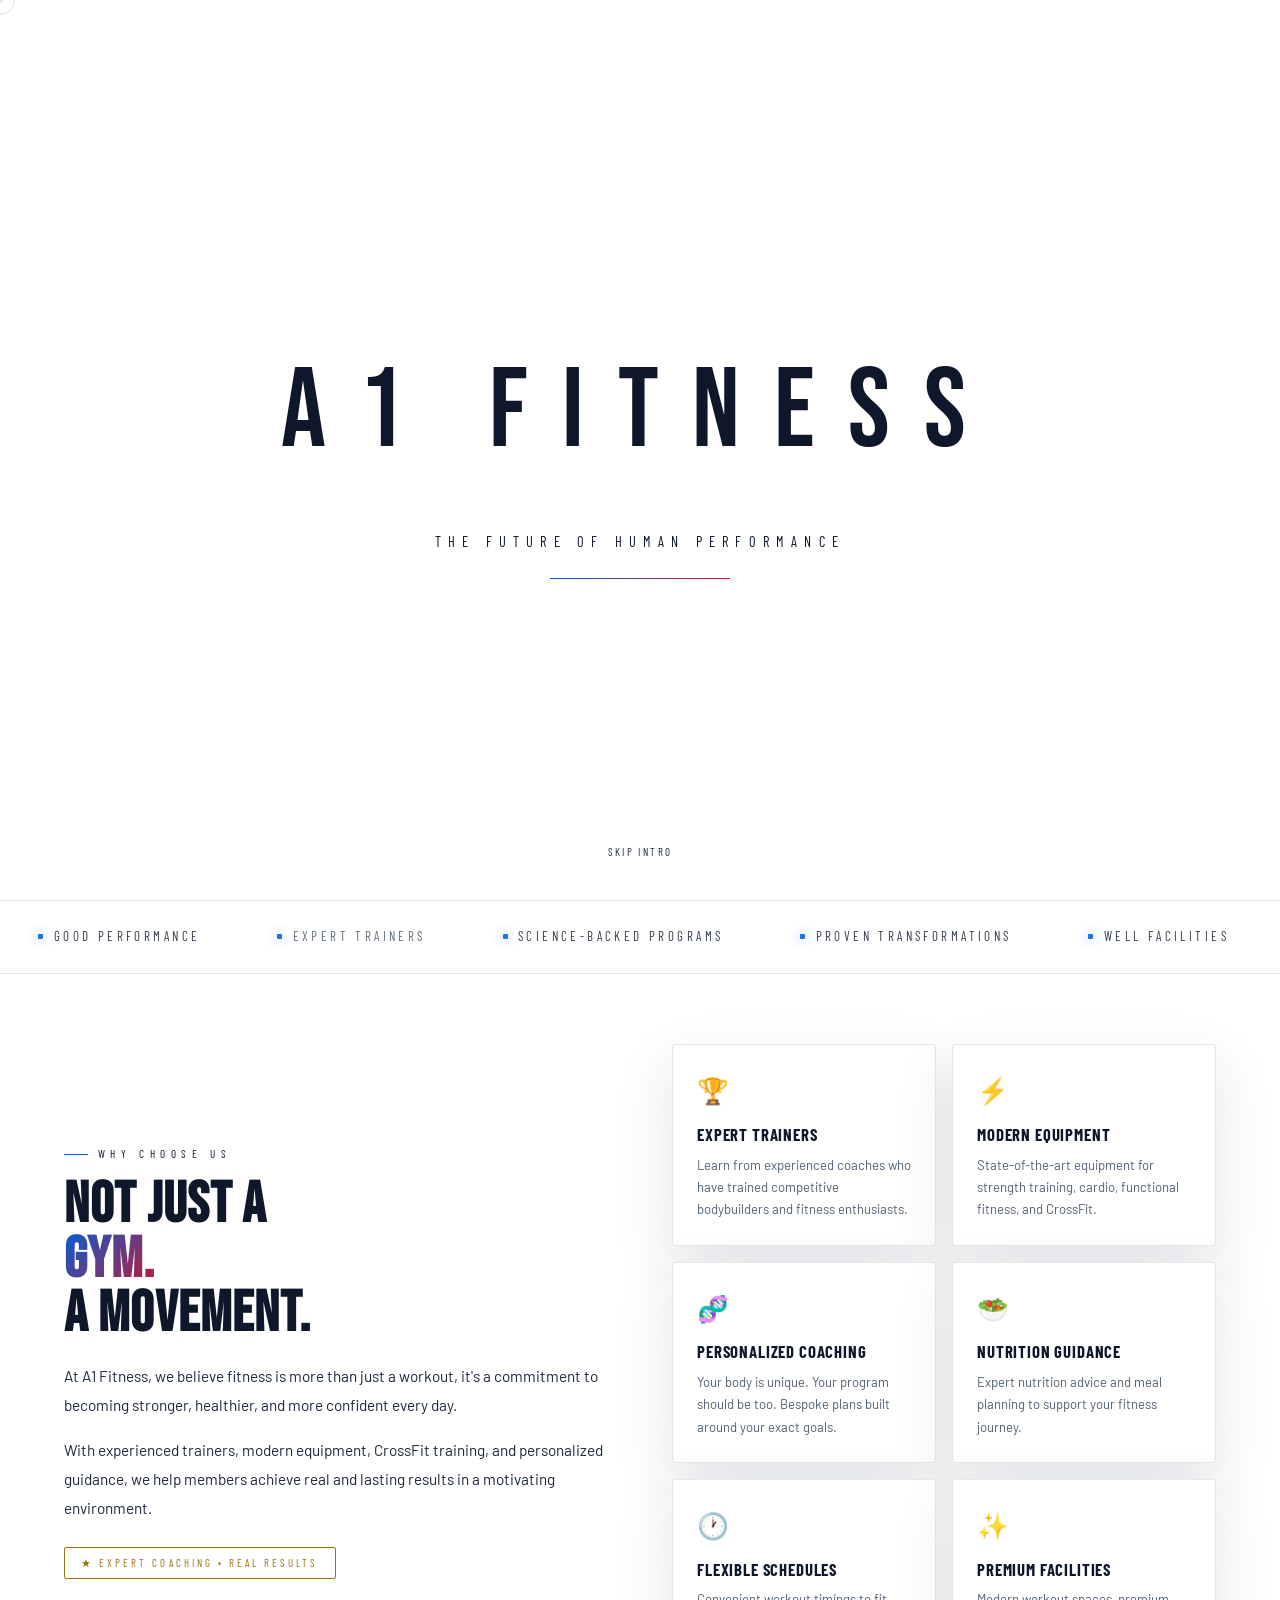
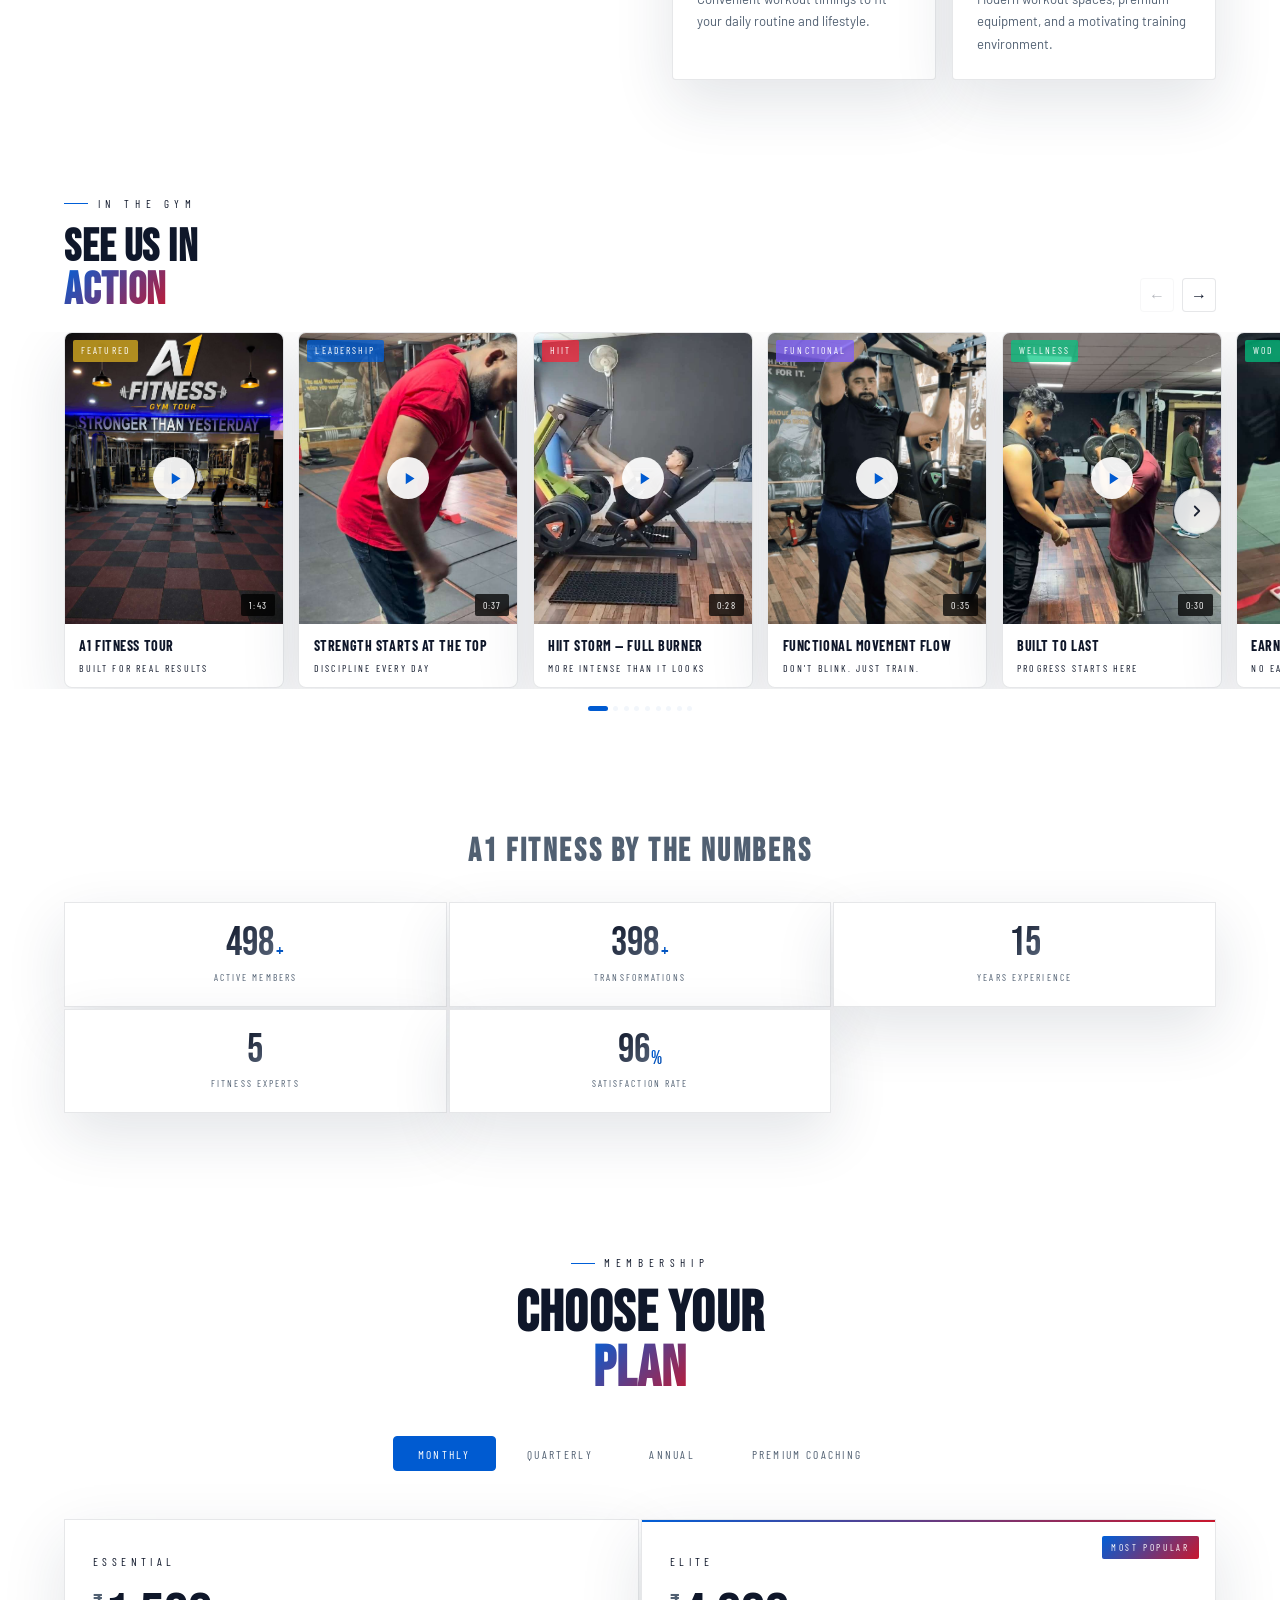
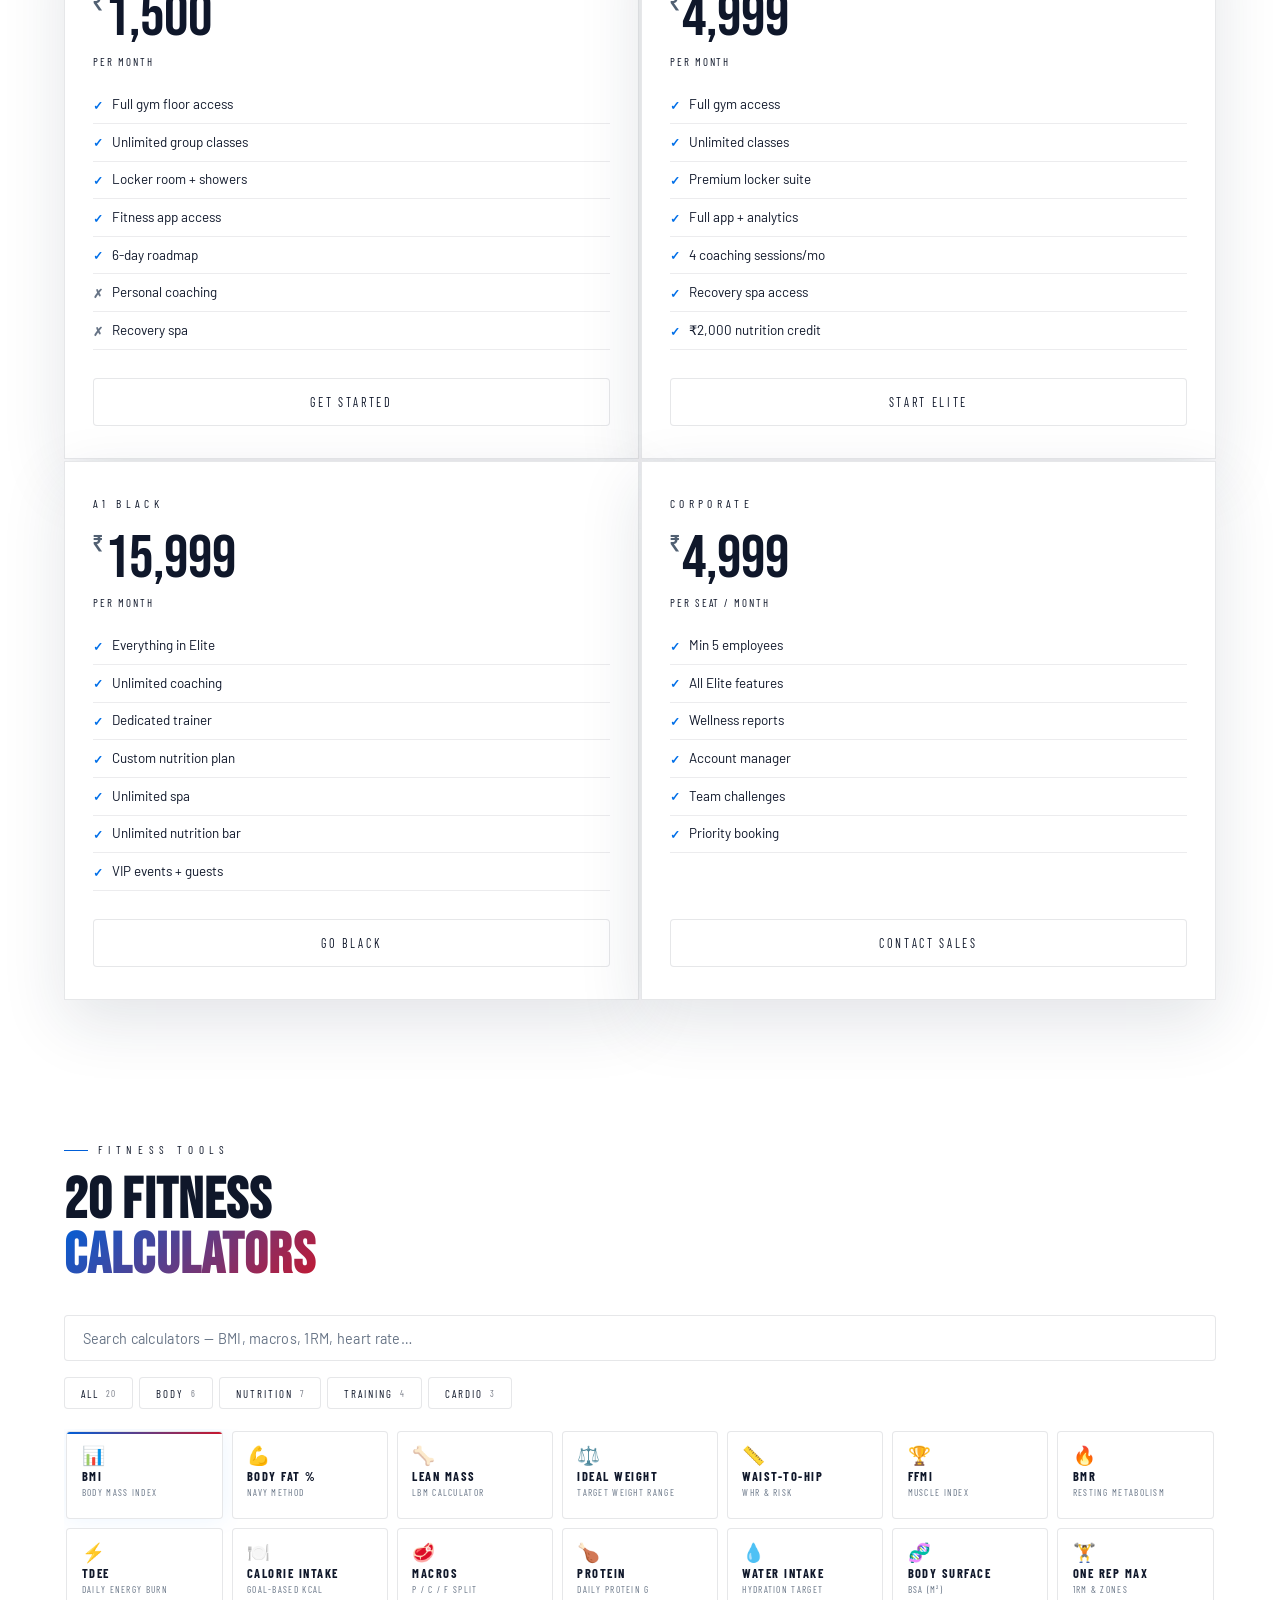
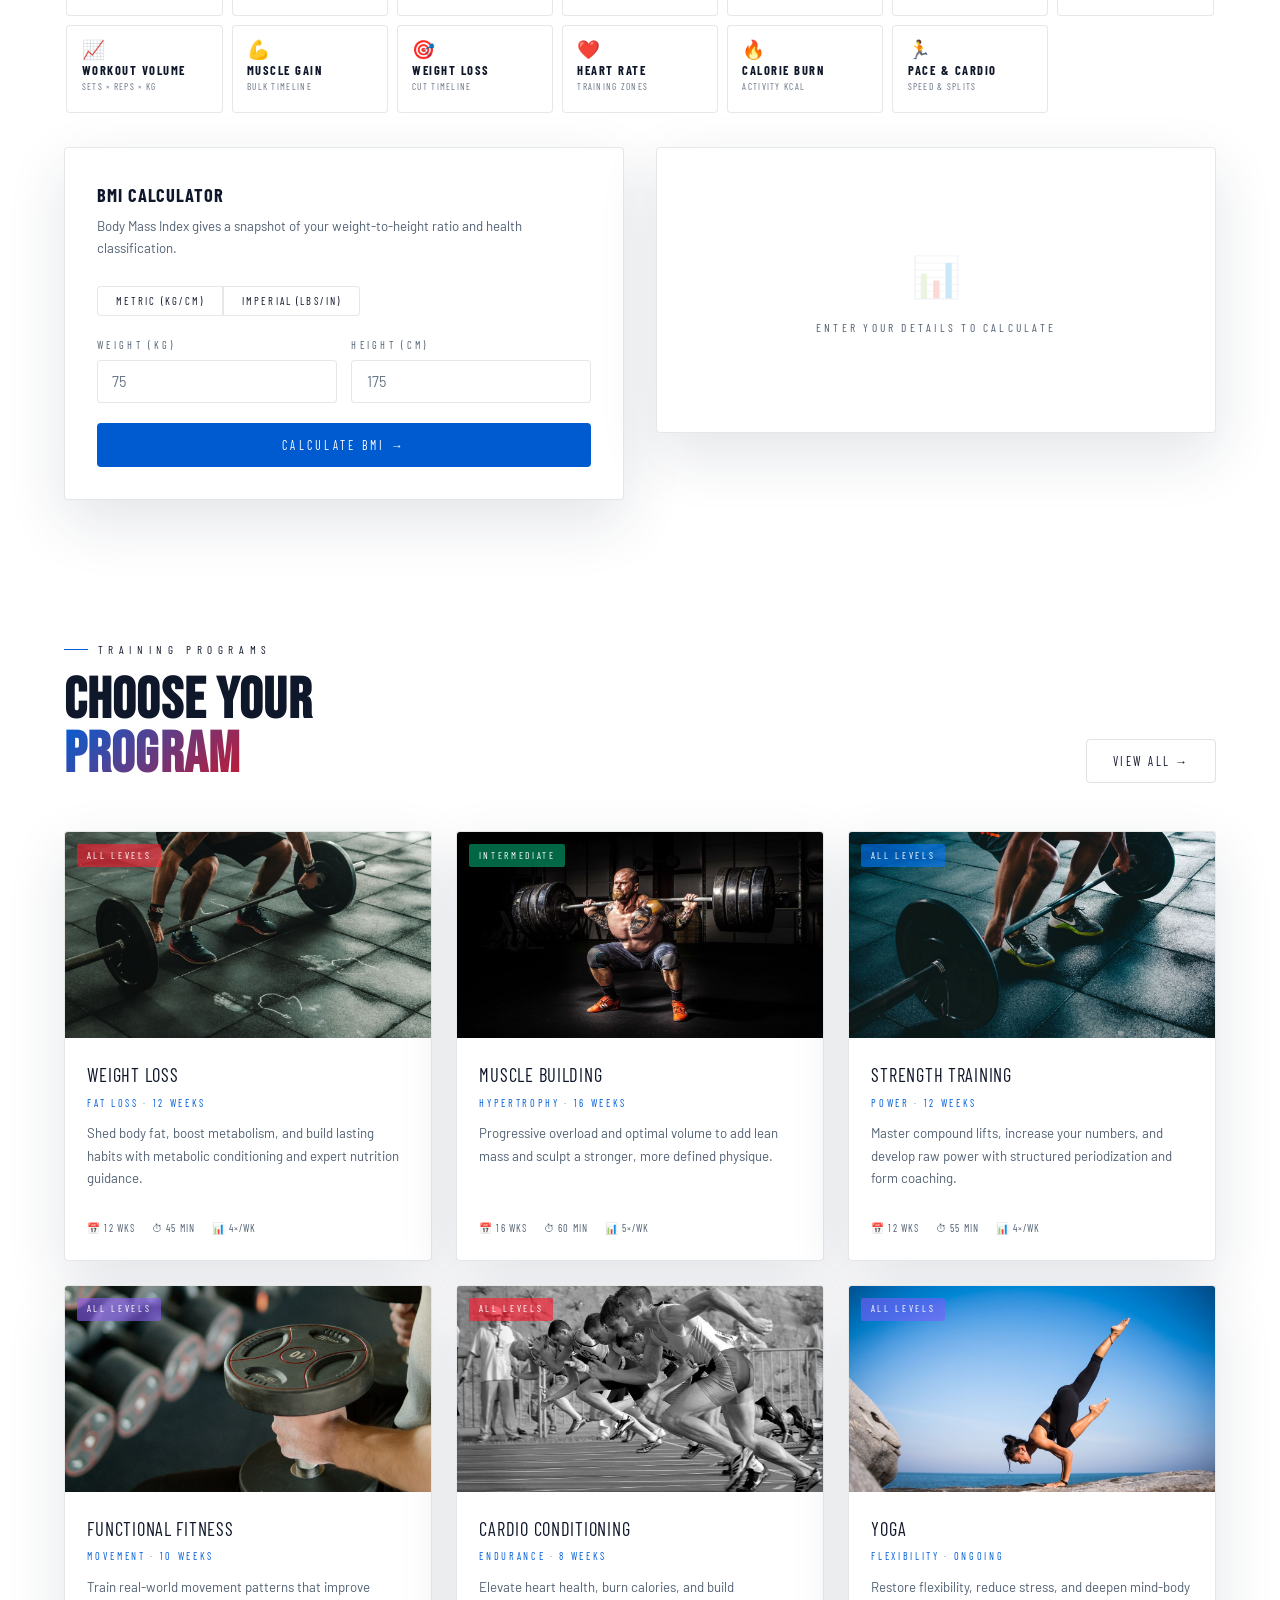
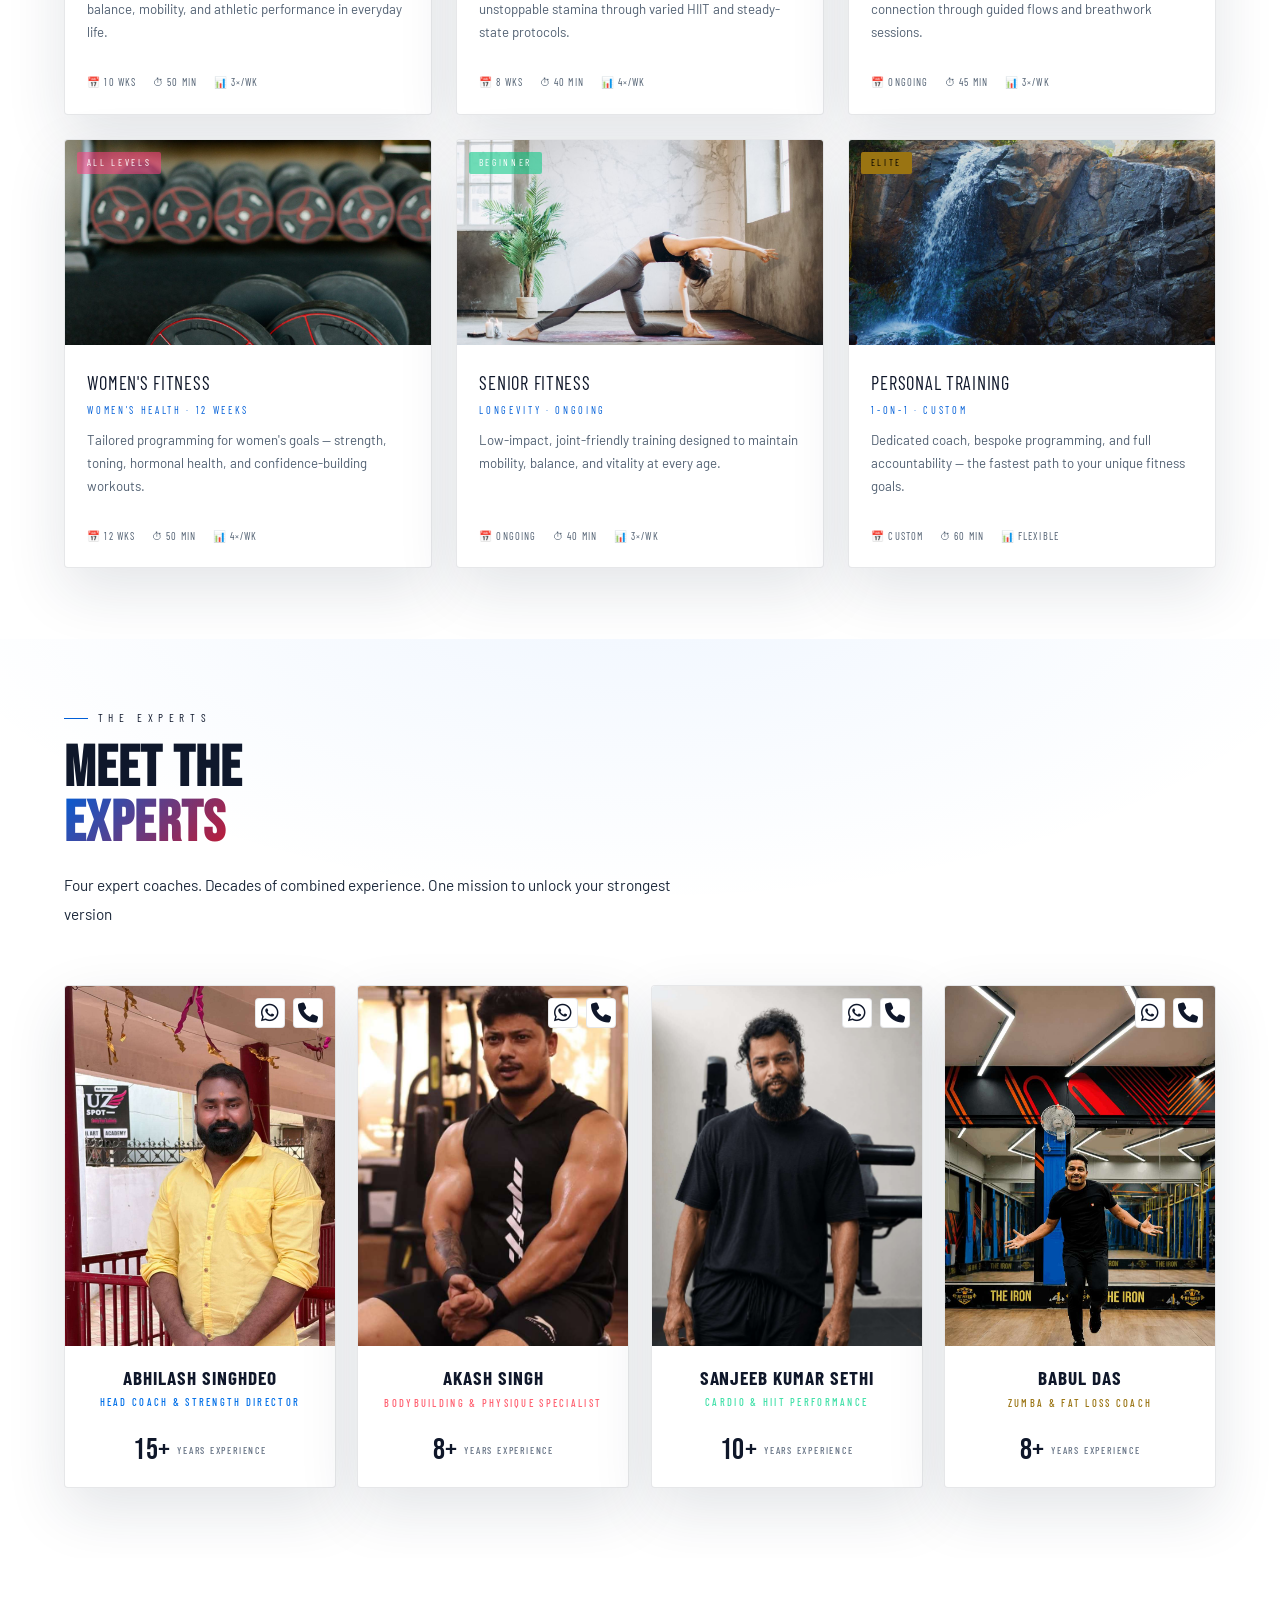
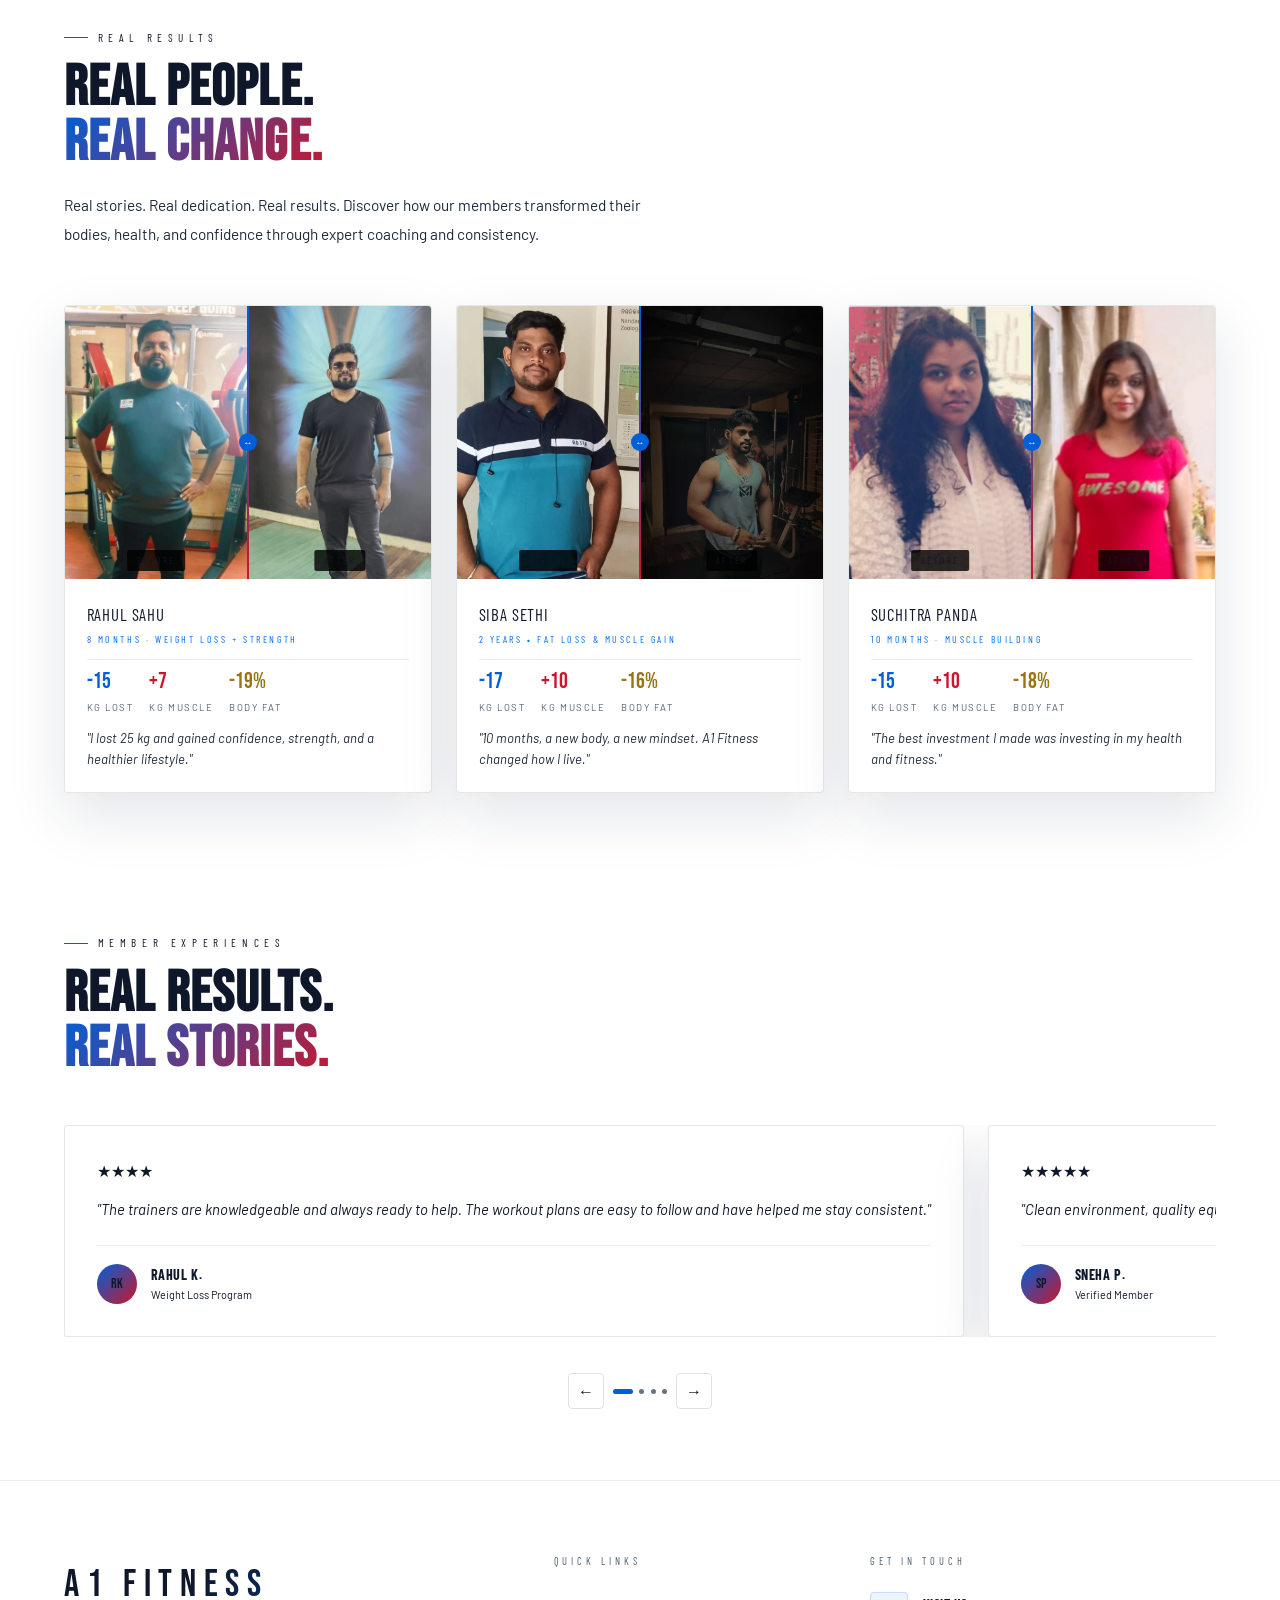
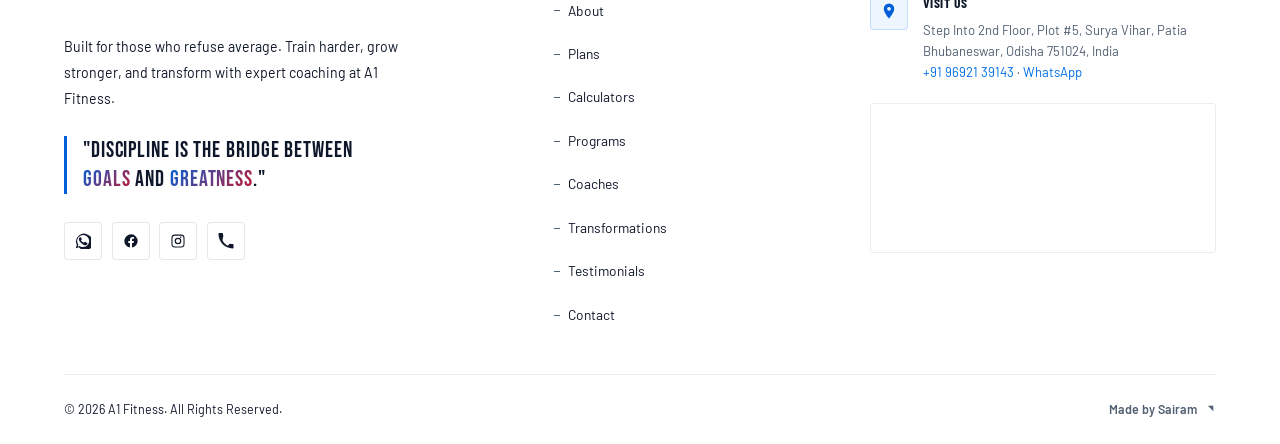
==== commit 5779cac2: "Update index.html" ====
--- a/index.html
+++ b/index.html
@@ -187,7 +187,7 @@
       "aggregateRating": {
         "@type": "AggregateRating",
         "ratingValue": "4.7",
-        "reviewCount": "150",
+        "reviewCount": "300",
         "bestRating": "5",
         "worstRating": "1"
       },
@@ -291,7 +291,7 @@
   <p class="h-sub">Where Champions Are Born &amp; Limits Are Shattered</p>
   <div class="h-ctas"><a href="tel:+919692139143" class="btn-p">Join Now</a><a href="#coaches" class="btn-r"><span>Contact Trainer</span></a></div>
   <div class="h-trust">
-    <div><div class="trust-num">150+</div><div class="trust-lbl">Active Members</div></div>
+    <div><div class="trust-num">500+</div><div class="trust-lbl">Active Members</div></div>
     <div class="trust-div"></div>
     <div><div class="trust-num">97%</div><div class="trust-lbl">Satisfaction Rate</div></div>
     <div class="trust-div"></div>
@@ -598,7 +598,7 @@
 <!-- END VIDEO SLIDER -->
 
 <!-- STATS -->
-<section id="stats"><h2 class="stats-title reveal">A1 Fitness By The Numbers</h2><div class="stats-grid reveal"><div class="stat-c"><div class="stat-value"><div class="stat-num" data-t="150">0</div><div class="stat-suf">+</div></div><div class="stat-lbl">Active Members</div></div><div class="stat-c"><div class="stat-value"><div class="stat-num" data-t="400">0</div><div class="stat-suf">+</div></div><div class="stat-lbl">Transformations</div></div><div class="stat-c"><div class="stat-value"><div class="stat-num" data-t="15">0</div><div class="stat-suf"></div></div><div class="stat-lbl">Years Experience</div></div><div class="stat-c"><div class="stat-value"><div class="stat-num" data-t="5">0</div><div class="stat-suf"></div></div><div class="stat-lbl">Fitness Experts</div></div><div class="stat-c"><div class="stat-value"><div class="stat-num" data-t="97">0</div><div class="stat-suf">%</div></div><div class="stat-lbl">Satisfaction Rate</div></div></div></section>
+<section id="stats"><h2 class="stats-title reveal">A1 Fitness By The Numbers</h2><div class="stats-grid reveal"><div class="stat-c"><div class="stat-value"><div class="stat-num" data-t="500">0</div><div class="stat-suf">+</div></div><div class="stat-lbl">Active Members</div></div><div class="stat-c"><div class="stat-value"><div class="stat-num" data-t="400">0</div><div class="stat-suf">+</div></div><div class="stat-lbl">Transformations</div></div><div class="stat-c"><div class="stat-value"><div class="stat-num" data-t="15">0</div><div class="stat-suf"></div></div><div class="stat-lbl">Years Experience</div></div><div class="stat-c"><div class="stat-value"><div class="stat-num" data-t="5">0</div><div class="stat-suf"></div></div><div class="stat-lbl">Fitness Experts</div></div><div class="stat-c"><div class="stat-value"><div class="stat-num" data-t="97">0</div><div class="stat-suf">%</div></div><div class="stat-lbl">Satisfaction Rate</div></div></div></section>
 
 <!-- MEMBERSHIP -->
 <section id="membership"><div class="reveal" style="text-align:center"><div class="sl" style="justify-content:center">Membership</div><h2 class="st">CHOOSE YOUR<br><span>PLAN</span></h2></div>
